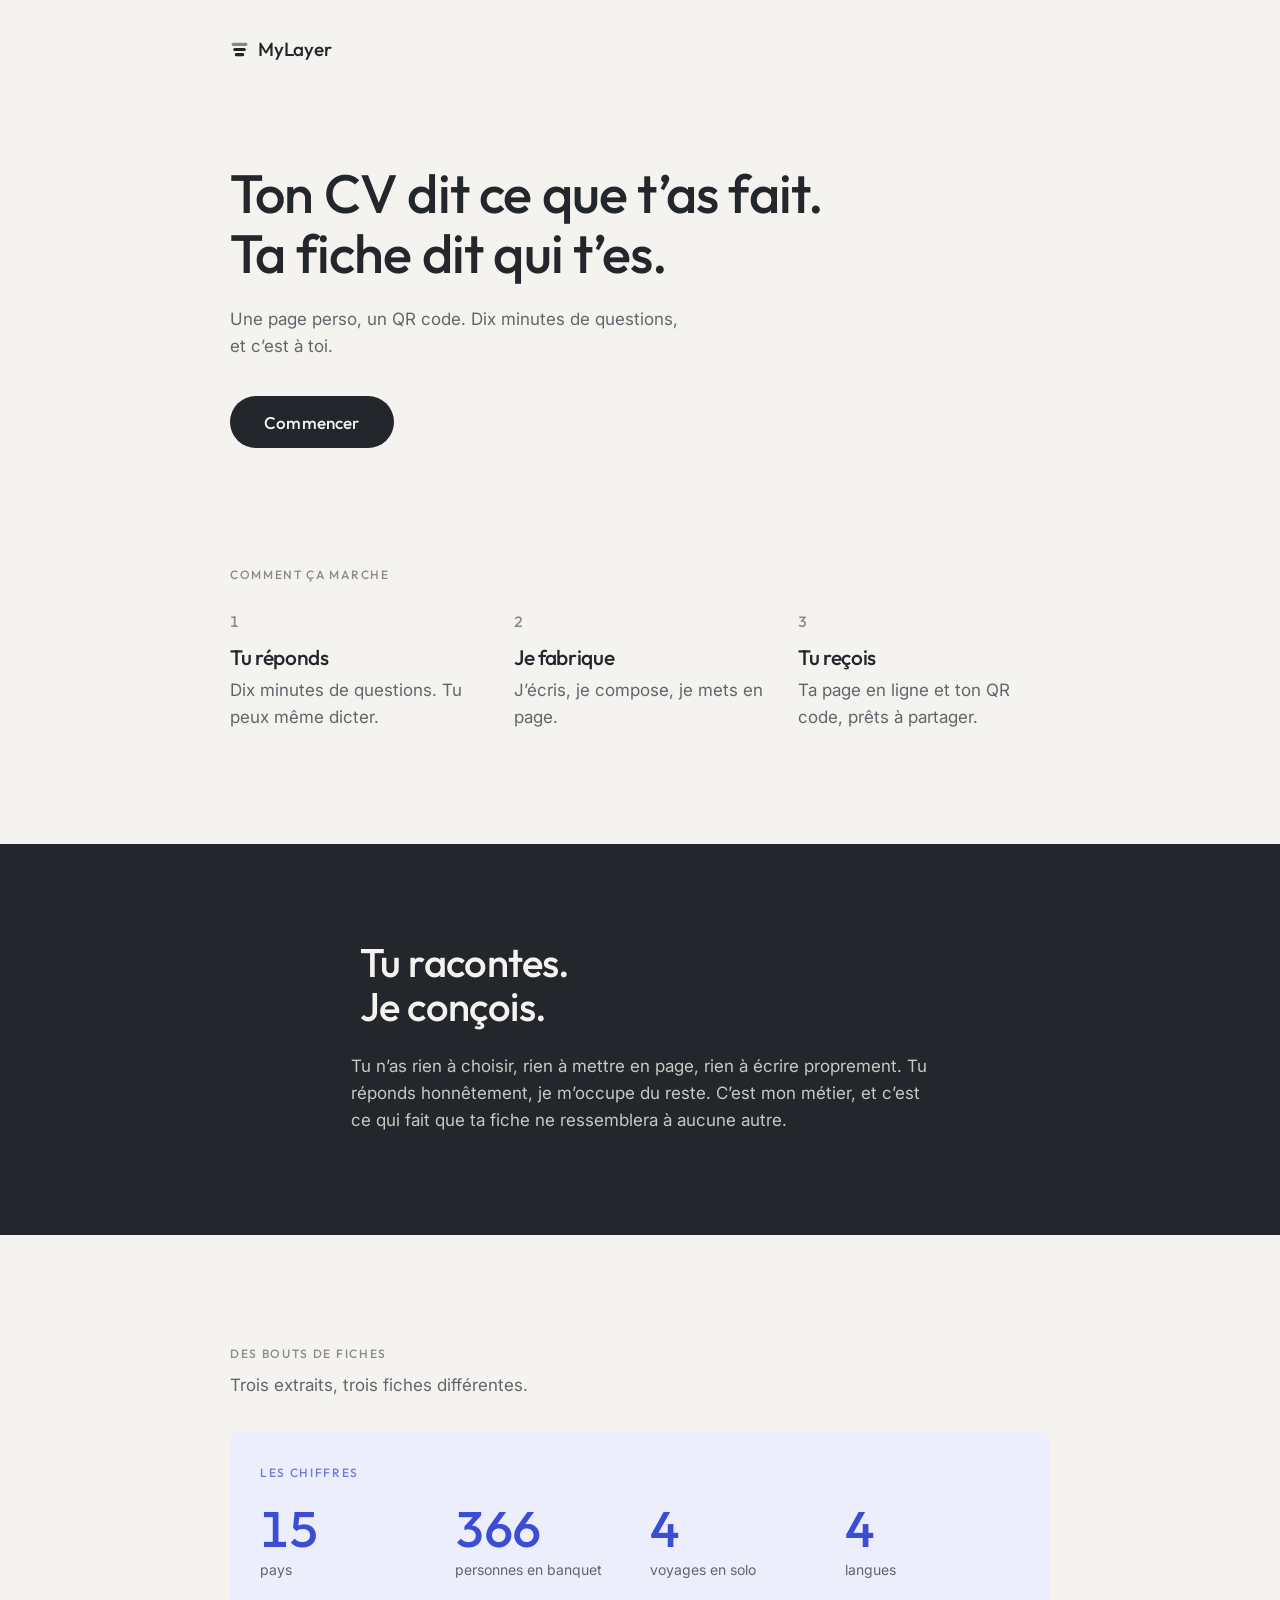
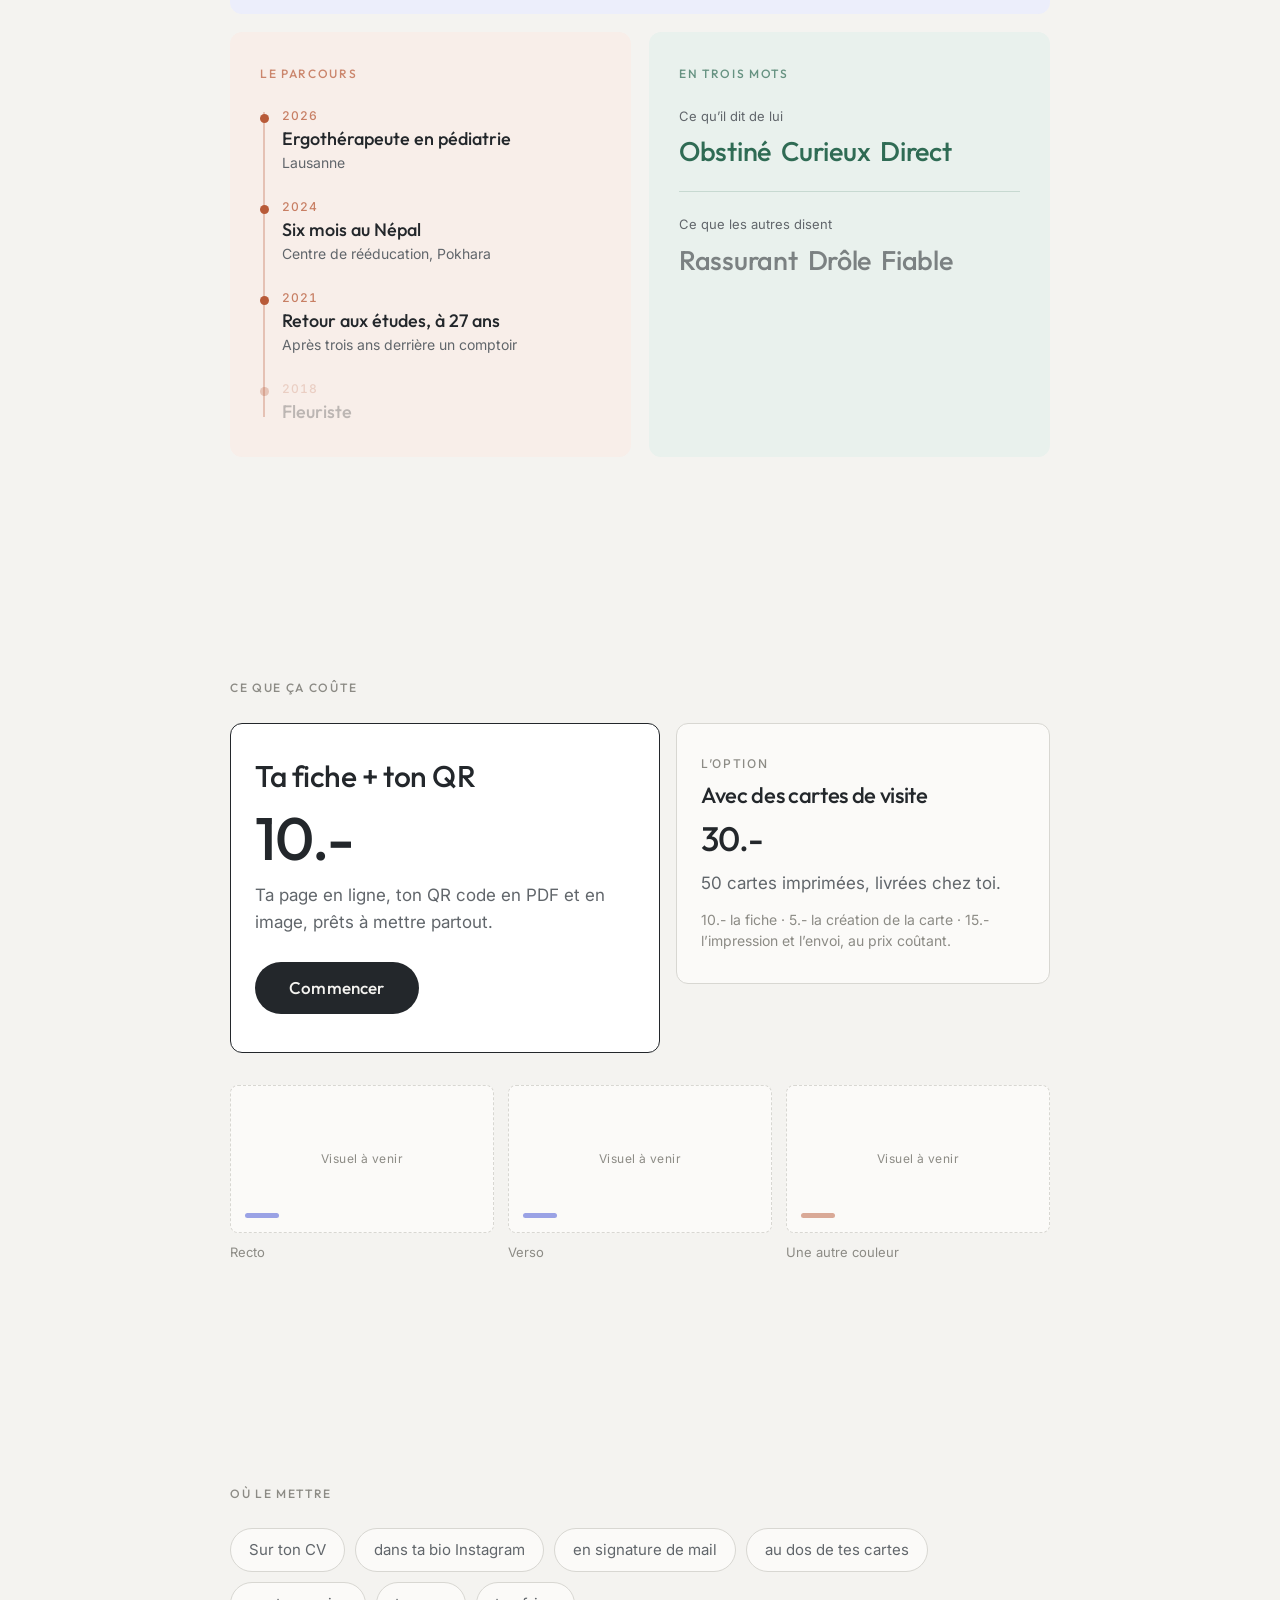
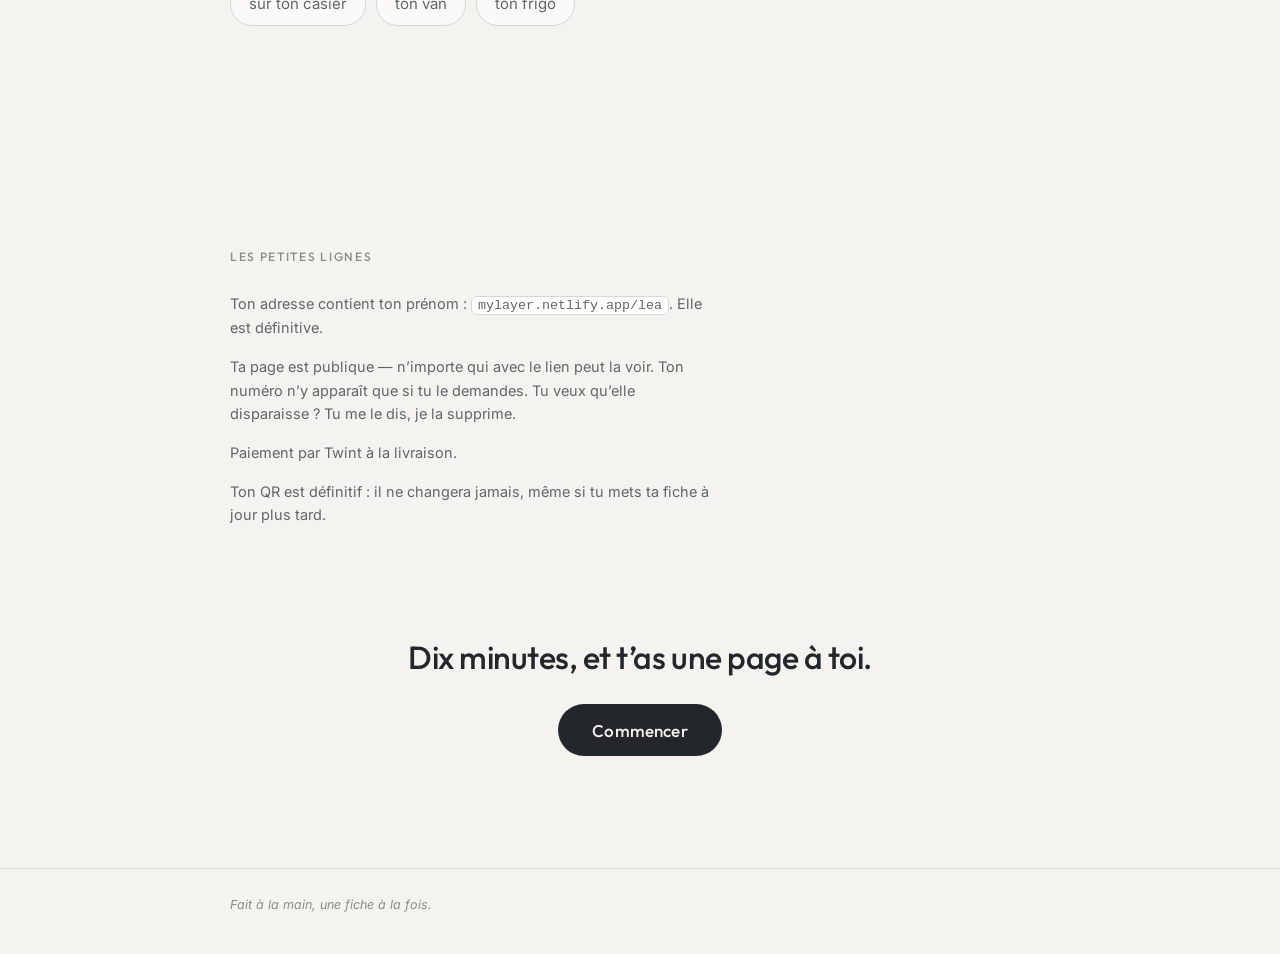
==== mylayer/index.html @ 2e002d01 "Add files via upload" ====
<!DOCTYPE html>
<html lang="fr">
<head>
<meta charset="utf-8">
<meta name="viewport" content="width=device-width, initial-scale=1">
<title>MyLayer — ta page perso, ton QR code</title>
<meta name="description" content="Ton CV dit ce que t’as fait. Ta fiche dit qui t’es. Une page perso, un QR code. Dix minutes de questions, et c’est à toi.">
<meta name="theme-color" content="#F4F3F0">

<meta property="og:type" content="website">
<meta property="og:title" content="MyLayer — ta page perso, ton QR code">
<meta property="og:description" content="Ton CV dit ce que t’as fait. Ta fiche dit qui t’es.">
<meta property="og:locale" content="fr_CH">

<link rel="preconnect" href="https://fonts.googleapis.com">
<link rel="preconnect" href="https://fonts.gstatic.com" crossorigin>
<link href="https://fonts.googleapis.com/css2?family=Outfit:wght@400;500&family=Inter:wght@400;500&display=swap" rel="stylesheet">
<link rel="stylesheet" href="assets/css/style.css">

<!-- Sans JS, rien n’est masqué : les animations sont un bonus, pas une condition. -->
<script>document.documentElement.classList.add('js');</script>
</head>
<body>

<a class="skip" href="#contenu">Aller au contenu</a>

<!-- ======================= EN-TÊTE ======================= -->
<header class="site-header">
  <div class="wrap">
    <a class="logo" href="#" aria-label="MyLayer, accueil">
      <svg class="logo-mark" viewBox="0 0 24 24" aria-hidden="true" focusable="false">
        <rect x="2"  y="3.5"  width="20" height="4" rx="2" class="mark-top"></rect>
        <rect x="4"  y="10"   width="16" height="4" rx="2"></rect>
        <rect x="6"  y="16.5" width="12" height="4" rx="2"></rect>
      </svg>
      <span class="logo-word">MyLayer</span>
    </a>
  </div>
</header>

<main id="contenu">

  <!-- ======================= 4.1 ACCROCHE ======================= -->
  <section class="hero">
    <div class="wrap">
      <h1 class="reveal">
        Ton CV dit ce que t’as fait.<br>
        Ta fiche dit qui t’es.
      </h1>
      <p class="hero-sub reveal" data-delay="1">
        Une page perso, un QR code. Dix minutes de questions, et c’est à toi.
      </p>
      <div class="hero-cta reveal" data-delay="2">
        <a class="btn" href="formulaire/">Commencer</a>
      </div>
    </div>
  </section>

  <!-- ======================= 4.2 COMMENT ÇA MARCHE ======================= -->
  <section class="steps">
    <div class="wrap">
      <h2 class="surtitre reveal">Comment ça marche</h2>
      <ol class="steps-list">
        <li class="step reveal">
          <span class="step-num" aria-hidden="true">1</span>
          <h3 class="step-title">Tu réponds</h3>
          <p class="step-desc">Dix minutes de questions. Tu peux même dicter.</p>
        </li>
        <li class="step reveal" data-delay="1">
          <span class="step-num" aria-hidden="true">2</span>
          <h3 class="step-title">Je fabrique</h3>
          <p class="step-desc">J’écris, je compose, je mets en page.</p>
        </li>
        <li class="step reveal" data-delay="2">
          <span class="step-num" aria-hidden="true">3</span>
          <h3 class="step-title">Tu reçois</h3>
          <p class="step-desc">Ta page en ligne et ton QR code, prêts à partager.</p>
        </li>
      </ol>
    </div>
  </section>

  <!-- ======================= 4.3 LA PROMESSE ======================= -->
  <section class="promesse">
    <div class="wrap">
      <div class="promesse-inner reveal">
        <h2>Tu racontes.<br>Je conçois.</h2>
        <p>
          Tu n’as rien à choisir, rien à mettre en page, rien à écrire proprement.
          Tu réponds honnêtement, je m’occupe du reste. C’est mon métier, et c’est
          ce qui fait que ta fiche ne ressemblera à aucune autre.
        </p>
      </div>
    </div>
  </section>

  <!-- ======================= 4.4 LES EXTRAITS ======================= -->
  <section class="extraits">
    <div class="wrap">
      <h2 class="surtitre reveal">Des bouts de fiches</h2>
      <p class="extraits-intro reveal" data-delay="1">
        Trois extraits, trois fiches différentes.
      </p>

      <div class="extraits-grid">

        <!-- Extrait A — les chiffres -->
        <article class="carte carte--cobalt reveal" data-anim="chiffres">
          <p class="carte-label">Les chiffres</p>
          <div class="chiffres">
            <div class="chiffre">
              <span class="chiffre-val" data-count="16">16</span>
              <span class="chiffre-lib">pays</span>
            </div>
            <div class="chiffre">
              <span class="chiffre-val" data-count="400">400</span>
              <span class="chiffre-lib">personnes en banquet</span>
            </div>
            <div class="chiffre">
              <span class="chiffre-val" data-count="4">4</span>
              <span class="chiffre-lib">voyages en solo</span>
            </div>
            <div class="chiffre">
              <span class="chiffre-val" data-count="4">4</span>
              <span class="chiffre-lib">langues</span>
            </div>
          </div>
        </article>

        <!-- Extrait B — le parcours -->
        <article class="carte carte--terre reveal" data-anim="timeline" data-delay="1">
          <p class="carte-label">Le parcours</p>
          <ol class="tl">
            <li class="tl-item">
              <span class="tl-annee">2026</span>
              <span class="tl-titre">Ergothérapeute en pédiatrie</span>
              <span class="tl-lieu">Lausanne</span>
            </li>
            <li class="tl-item">
              <span class="tl-annee">2024</span>
              <span class="tl-titre">Six mois au Népal</span>
              <span class="tl-lieu">Centre de rééducation, Pokhara</span>
            </li>
            <li class="tl-item">
              <span class="tl-annee">2021</span>
              <span class="tl-titre">Retour aux études, à 27 ans</span>
              <span class="tl-lieu">Après trois ans derrière un comptoir</span>
            </li>
            <li class="tl-item tl-item--coupe" aria-hidden="true">
              <span class="tl-annee">2018</span>
              <span class="tl-titre">Fleuriste</span>
            </li>
          </ol>
        </article>

        <!-- Extrait C — en trois mots -->
        <article class="carte carte--foret reveal" data-anim="mots" data-delay="2">
          <p class="carte-label">En trois mots</p>
          <div class="mots-bloc">
            <p class="mots-legende">Ce qu’il dit de lui</p>
            <p class="mots">
              <span class="mot">Obstiné</span>
              <span class="mot">Curieux</span>
              <span class="mot">Direct</span>
            </p>
          </div>
          <div class="mots-bloc mots-bloc--autres">
            <p class="mots-legende">Ce que les autres disent</p>
            <p class="mots">
              <span class="mot">Rassurant</span>
              <span class="mot">Drôle</span>
              <span class="mot">Fiable</span>
            </p>
          </div>
        </article>

      </div>
    </div>
  </section>

  <!-- ======================= 4.5 LES PRIX ======================= -->
  <section class="prix">
    <div class="wrap">
      <h2 class="surtitre reveal">Ce que ça coûte</h2>

      <div class="prix-grid">
        <article class="offre offre--principale reveal">
          <h3 class="offre-titre">Ta fiche + ton QR</h3>
          <p class="offre-montant"><span>10.-</span></p>
          <p class="offre-desc">
            Ta page en ligne, ton QR code en PDF et en image, prêts à mettre partout.
          </p>
          <a class="btn" href="formulaire/">Commencer</a>
        </article>

        <article class="offre offre--option reveal" data-delay="1">
          <p class="offre-tag">L’option</p>
          <h3 class="offre-titre">Avec des cartes de visite</h3>
          <p class="offre-montant"><span>30.-</span></p>
          <p class="offre-desc">50 cartes imprimées, livrées chez toi.</p>
          <p class="offre-detail">
            10.- la fiche · 5.- la création de la carte · 15.- l’impression et
            l’envoi, au prix coûtant.
          </p>
        </article>
      </div>

      <!-- ----------------------------------------------------------------
           Visuels de cartes — PLACEHOLDERS au format réel 89 × 50 mm.
           À remplacer par les exports Canva : dans chaque <figure>, remplacer
           le <div class="cv-frame"> par <img class="cv-frame" src="..." alt="...">.
           Tant que les visuels n’existent pas, garder ce bloc masqué en prod
           (retirer la classe « est-en-attente » une fois les images en place).
           ---------------------------------------------------------------- -->
      <div class="cartes-visu est-en-attente reveal">
        <figure class="cv-tile cv-tile--cobalt">
          <div class="cv-frame" role="img" aria-label="Aperçu du recto d’une carte de visite, à venir"></div>
          <figcaption>Recto</figcaption>
        </figure>
        <figure class="cv-tile cv-tile--cobalt">
          <div class="cv-frame" role="img" aria-label="Aperçu du verso d’une carte de visite, à venir"></div>
          <figcaption>Verso</figcaption>
        </figure>
        <figure class="cv-tile cv-tile--terre">
          <div class="cv-frame" role="img" aria-label="Aperçu d’une carte de visite dans une autre couleur, à venir"></div>
          <figcaption>Une autre couleur</figcaption>
        </figure>
      </div>
    </div>
  </section>

  <!-- ======================= 4.6 OÙ LE METTRE ======================= -->
  <section class="usages">
    <div class="wrap">
      <h2 class="surtitre reveal">Où le mettre</h2>
      <ul class="usages-list">
        <li class="reveal">Sur ton CV</li>
        <li class="reveal" data-delay="1">dans ta bio Instagram</li>
        <li class="reveal" data-delay="2">en signature de mail</li>
        <li class="reveal" data-delay="3">au dos de tes cartes</li>
        <li class="reveal" data-delay="4">sur ton casier</li>
        <li class="reveal" data-delay="5">ton van</li>
        <li class="reveal" data-delay="6">ton frigo</li>
      </ul>
    </div>
  </section>

  <!-- ======================= 4.7 LES PETITES LIGNES ======================= -->
  <section class="petites-lignes">
    <div class="wrap">
      <h2 class="surtitre reveal">Les petites lignes</h2>
      <div class="pl-texte reveal" data-delay="1">
        <p>
          Ton adresse contient ton prénom&nbsp;: <code>mylayer.netlify.app/lea</code>.
          Elle est définitive.
        </p>
        <p>
          Ta page est publique — n’importe qui avec le lien peut la voir. Ton numéro
          n’y apparaît que si tu le demandes. Tu veux qu’elle disparaisse&nbsp;? Tu me
          le dis, je la supprime.
        </p>
        <p>Paiement par Twint à la livraison.</p>
        <p>
          Ton QR est définitif&nbsp;: il ne changera jamais, même si tu mets ta fiche
          à jour plus tard.
        </p>
      </div>
    </div>
  </section>

  <!-- ======================= APPEL FINAL ======================= -->
  <section class="final">
    <div class="wrap reveal">
      <p class="final-phrase">Dix minutes, et t’as une page à toi.</p>
      <a class="btn" href="formulaire/">Commencer</a>
    </div>
  </section>

</main>

<!-- ======================= 4.8 SIGNATURE ======================= -->
<footer class="site-footer">
  <div class="wrap">
    <p>Fait à la main, une fiche à la fois.</p>
  </div>
</footer>

<script src="assets/js/main.js" defer></script>
</body>
</html>
---- mylayer/assets/css/style.css ----
/* ==========================================================================
   MyLayer — identité « Ardoise »
   MyLayer est le cadre, pas le tableau. Le fond et l’encre portent tout,
   l’accent ne sert presque jamais.
   ========================================================================== */

:root {
  /* Palette (§3) */
  --paper:  #F4F3F0;
  --ink:    #23272B;
  --ink-2:  #61666B;
  --ink-3:  #8C8B85;
  --accent: #7C8C7A;
  --line:   #D8D7D2;

  /* Couleurs de fiches — utilisées uniquement dans les extraits */
  --cobalt:      #3B4DD4;
  --cobalt-soft: #ECEEFB;
  --terre:       #B85A38;
  --terre-soft:  #F8EEE9;
  --foret:       #2F6B54;
  --foret-soft:  #E9F1ED;

  /* Formes (§3) */
  --r-carte:  12px;
  --r-bouton: 999px;

  /* Rythme */
  --gouttiere: 24px;
  --largeur:   640px;
  --section-y: 88px;

  --t: cubic-bezier(.22, .61, .36, 1);
}

/* ---------- Réinitialisation ---------- */
*, *::before, *::after { box-sizing: border-box; }

html {
  -webkit-text-size-adjust: 100%;
  scroll-behavior: smooth;
}

body {
  margin: 0;
  background: var(--paper);
  color: var(--ink);
  font-family: Inter, -apple-system, BlinkMacSystemFont, "Segoe UI", system-ui, sans-serif;
  font-weight: 400;
  font-size: 17px;
  line-height: 1.6;
  -webkit-font-smoothing: antialiased;
  text-rendering: optimizeLegibility;
}

h1, h2, h3 {
  font-family: Outfit, Inter, system-ui, sans-serif;
  font-weight: 500;
  line-height: 1.12;
  letter-spacing: -0.015em;
  margin: 0;
  text-wrap: balance;
}

p  { margin: 0; }
ol, ul { margin: 0; padding: 0; list-style: none; }

a {
  color: inherit;
  text-decoration: none;
  transition: color .2s var(--t);
}

code {
  font-family: ui-monospace, SFMono-Regular, Menlo, monospace;
  font-size: .92em;
  background: #fff;
  border: 1px solid var(--line);
  border-radius: 6px;
  padding: 1px 6px;
  overflow-wrap: anywhere;
}

:focus-visible {
  outline: 2px solid var(--accent);
  outline-offset: 3px;
  border-radius: 4px;
}

.skip {
  position: absolute;
  left: -9999px;
}
.skip:focus {
  left: 12px;
  top: 12px;
  z-index: 10;
  background: var(--ink);
  color: var(--paper);
  padding: 10px 16px;
  border-radius: var(--r-bouton);
}

/* ---------- Conteneur ---------- */
.wrap {
  width: 100%;
  max-width: var(--largeur);
  margin-inline: auto;
  padding-inline: var(--gouttiere);
}

section { padding-block: var(--section-y); }

/* ---------- Éléments partagés ---------- */
.surtitre {
  font-size: 12px;
  font-weight: 500;
  letter-spacing: .14em;
  text-transform: uppercase;
  color: var(--ink-3);
  margin-bottom: 28px;
}

.btn {
  display: inline-flex;
  align-items: center;
  justify-content: center;
  min-height: 52px;
  padding: 0 34px;
  background: var(--ink);
  color: var(--paper);
  border-radius: var(--r-bouton);
  font-family: Outfit, Inter, system-ui, sans-serif;
  font-size: 17px;
  font-weight: 500;
  letter-spacing: .01em;
  transition: background .25s var(--t), transform .25s var(--t);
}
.btn:hover  { background: #34383D; }
.btn:active { transform: scale(.98); }

/* ---------- En-tête ---------- */
.site-header {
  padding-block: 26px 0;
}
.logo {
  display: inline-flex;
  align-items: center;
  gap: 9px;
}
.logo-mark {
  width: 19px;
  height: 19px;
  fill: var(--ink);
  flex: none;
}
.logo-mark .mark-top {
  fill: var(--accent);
  transition: fill .3s var(--t);
}
.logo:hover .mark-top { fill: var(--ink); }
.logo-word {
  font-family: Outfit, Inter, system-ui, sans-serif;
  font-size: 19px;
  font-weight: 500;
  letter-spacing: -0.01em;
}

/* ======================= 4.1 ACCROCHE ======================= */
.hero {
  padding-block: 72px 96px;
}
.hero h1 {
  font-size: clamp(34px, 9.2vw, 54px);
}
.hero-sub {
  margin-top: 22px;
  max-width: 27em;
  color: var(--ink-2);
  font-size: 17px;
}
.hero-cta { margin-top: 36px; }

/* ======================= 4.2 COMMENT ÇA MARCHE ======================= */
.steps { padding-top: 0; }

.steps-list {
  display: grid;
  gap: 34px;
}
.step {
  display: grid;
  grid-template-columns: auto 1fr;
  column-gap: 16px;
  row-gap: 4px;
  align-items: baseline;
}
.step-num {
  font-family: Outfit, Inter, system-ui, sans-serif;
  font-size: 15px;
  font-weight: 500;
  color: var(--ink-3);
  font-variant-numeric: tabular-nums;
}
.step-title {
  font-size: 21px;
}
.step-desc {
  grid-column: 2;
  color: var(--ink-2);
}

/* ======================= 4.3 LA PROMESSE ======================= */
.promesse { padding: 0; }
.promesse .wrap { padding-inline: 0; max-width: none; }

.promesse-inner {
  background: var(--ink);
  color: var(--paper);
  padding: 64px var(--gouttiere) 68px;
}
.promesse-inner h2 {
  font-size: clamp(29px, 7.4vw, 40px);
  max-width: 14em;
  margin-inline: auto;
  width: min(100%, var(--largeur));
}
.promesse-inner p {
  margin: 24px auto 0;
  width: min(100%, var(--largeur));
  max-width: 34em;
  color: #C9C7C1;
  font-size: 17px;
}

/* ======================= 4.4 LES EXTRAITS ======================= */
.extraits-intro {
  margin-top: -16px;
  margin-bottom: 32px;
  color: var(--ink-2);
}

.extraits-grid {
  display: grid;
  gap: 18px;
}

.carte {
  --c: var(--ink);
  --c-soft: #fff;
  background: var(--c-soft);
  border-radius: var(--r-carte);
  padding: 28px 24px 30px;
}
.carte--cobalt { --c: var(--cobalt); --c-soft: var(--cobalt-soft); }
.carte--terre  { --c: var(--terre);  --c-soft: var(--terre-soft); }
.carte--foret  { --c: var(--foret);  --c-soft: var(--foret-soft); }

.carte-label {
  font-family: Outfit, Inter, system-ui, sans-serif;
  font-size: 12px;
  font-weight: 500;
  letter-spacing: .14em;
  text-transform: uppercase;
  color: var(--c);
  opacity: .7;
  margin-bottom: 22px;
}

/* --- Extrait A : chiffres animés --- */
.chiffres {
  display: grid;
  grid-template-columns: repeat(2, 1fr);
  gap: 26px 20px;
}
.chiffre-val {
  display: block;
  font-family: Outfit, Inter, system-ui, sans-serif;
  font-size: clamp(38px, 11vw, 50px);
  font-weight: 500;
  line-height: 1;
  letter-spacing: -0.03em;
  color: var(--c);
  font-variant-numeric: tabular-nums;
}
.chiffre-lib {
  display: block;
  margin-top: 7px;
  font-size: 14px;
  line-height: 1.35;
  color: var(--ink-2);
}

/* --- Extrait B : timeline qui se dessine --- */
.tl {
  position: relative;
  padding-left: 22px;
}
.tl::before {                       /* le trait, dessiné au scroll */
  content: "";
  position: absolute;
  left: 3px;
  top: 6px;
  bottom: 6px;
  width: 1.5px;
  background: var(--c);
  opacity: .3;
  transform-origin: top;
  transition: transform 1.1s var(--t);
}
.js .tl::before { transform: scaleY(0); }
.carte.is-visible .tl::before { transform: scaleY(1); }

.tl-item {
  position: relative;
  padding-bottom: 22px;
}
.tl-item:last-child { padding-bottom: 0; }

.tl-item::before {                  /* le point */
  content: "";
  position: absolute;
  left: -22px;
  top: 8px;
  width: 9px;
  height: 9px;
  border-radius: 50%;
  background: var(--c);
  transition: transform .45s var(--t);
}
.js .tl-item::before { transform: scale(0); }
.carte.is-visible .tl-item:nth-child(1)::before { transition-delay: .20s; transform: scale(1); }
.carte.is-visible .tl-item:nth-child(2)::before { transition-delay: .48s; transform: scale(1); }
.carte.is-visible .tl-item:nth-child(3)::before { transition-delay: .76s; transform: scale(1); }
.carte.is-visible .tl-item:nth-child(4)::before { transition-delay: 1.0s; transform: scale(1); }

.tl-annee {
  display: block;
  font-size: 12px;
  font-weight: 500;
  letter-spacing: .08em;
  color: var(--c);
  opacity: .75;
  font-variant-numeric: tabular-nums;
}
.tl-titre {
  display: block;
  margin-top: 3px;
  font-family: Outfit, Inter, system-ui, sans-serif;
  font-size: 18px;
  font-weight: 500;
  line-height: 1.25;
}
.tl-lieu {
  display: block;
  margin-top: 2px;
  font-size: 14px;
  color: var(--ink-2);
}

/* Le dernier item est coupé : c’est un extrait, pas la fiche entière. */
.tl-item--coupe {
  opacity: .28;
  padding-bottom: 0;
}

/* --- Extrait C : en trois mots --- */
.mots-bloc + .mots-bloc {
  margin-top: 24px;
  padding-top: 22px;
  border-top: 1px solid color-mix(in srgb, var(--c) 18%, transparent);
}
.mots-legende {
  font-size: 13px;
  color: var(--ink-2);
  margin-bottom: 10px;
}
.mots {
  display: flex;
  flex-wrap: wrap;
  gap: 8px 10px;
}
.mot {
  font-family: Outfit, Inter, system-ui, sans-serif;
  font-size: clamp(21px, 6vw, 27px);
  font-weight: 500;
  line-height: 1.15;
  letter-spacing: -0.01em;
  color: var(--c);
  transition: opacity .5s var(--t), transform .5s var(--t);
}
.mots-bloc--autres .mot {
  color: var(--ink);
  opacity: .55;
}
.js .mot { opacity: 0; transform: translateY(8px); }
.js .mots-bloc--autres .mot { opacity: 0; }
.carte.is-visible .mot { opacity: 1; transform: none; }
.carte.is-visible .mots-bloc--autres .mot { opacity: .55; }

.carte.is-visible .mots-bloc:nth-of-type(1) .mot:nth-child(1) { transition-delay: .10s; }
.carte.is-visible .mots-bloc:nth-of-type(1) .mot:nth-child(2) { transition-delay: .22s; }
.carte.is-visible .mots-bloc:nth-of-type(1) .mot:nth-child(3) { transition-delay: .34s; }
.carte.is-visible .mots-bloc:nth-of-type(2) .mot:nth-child(1) { transition-delay: .58s; }
.carte.is-visible .mots-bloc:nth-of-type(2) .mot:nth-child(2) { transition-delay: .70s; }
.carte.is-visible .mots-bloc:nth-of-type(2) .mot:nth-child(3) { transition-delay: .82s; }

/* ======================= 4.5 LES PRIX ======================= */
.prix-grid {
  display: grid;
  gap: 16px;
}

.offre {
  border: 1px solid var(--line);
  border-radius: var(--r-carte);
  padding: 30px 24px 32px;
  background: #FBFAF8;
}
.offre--principale {
  background: #fff;
  border-color: var(--ink);
  padding-block: 36px 38px;
}
.offre-tag {
  font-size: 12px;
  font-weight: 500;
  letter-spacing: .14em;
  text-transform: uppercase;
  color: var(--ink-3);
  margin-bottom: 10px;
}
.offre-titre {
  font-size: 22px;
}
.offre--principale .offre-titre {
  font-size: clamp(25px, 6.6vw, 30px);
}
.offre-montant {
  font-family: Outfit, Inter, system-ui, sans-serif;
  font-weight: 500;
  letter-spacing: -0.02em;
  line-height: 1;
  margin-top: 14px;
  font-size: 34px;
}
.offre--principale .offre-montant {
  font-size: clamp(46px, 13vw, 60px);
}
.offre-desc {
  margin-top: 14px;
  color: var(--ink-2);
  max-width: 30em;
}
.offre-detail {
  margin-top: 12px;
  font-size: 14px;
  line-height: 1.5;
  color: var(--ink-3);
}
.offre--principale .btn { margin-top: 26px; }

/* --- Visuels de cartes (placeholders 89 × 50 mm) --- */
.cartes-visu {
  display: flex;
  gap: 14px;
  margin-top: 32px;
  overflow-x: auto;
  /* Le rail déborde jusqu’aux bords de l’écran sur mobile : on voit qu’il
     continue, au lieu d’une troisième carte tronquée par la gouttière. */
  margin-inline: calc(var(--gouttiere) * -1);
  padding-inline: var(--gouttiere);
  scroll-padding-inline: var(--gouttiere);
  scroll-snap-type: x proximity;
  -webkit-overflow-scrolling: touch;
  scrollbar-width: none;
}
.cartes-visu::-webkit-scrollbar { display: none; }

.cv-tile {
  margin: 0;
  flex: 0 0 210px;
  scroll-snap-align: start;
}
.cv-frame {
  aspect-ratio: 89 / 50;              /* format réel de la carte */
  border: 1.5px dashed var(--line);
  border-radius: 8px;
  background: #FBFAF8;
  position: relative;
  display: block;
  width: 100%;
  object-fit: cover;
}
.cv-frame::after {                    /* rappel discret de la couleur client */
  content: "";
  position: absolute;
  left: 14px;
  bottom: 14px;
  width: 34px;
  height: 5px;
  border-radius: 999px;
  background: var(--c, var(--ink-3));
  opacity: .5;
}
/* Mention « à venir » — disparaît dès que les vrais visuels remplacent
   les cadres (voir le commentaire dans index.html). */
.est-en-attente .cv-frame::before {
  content: "Visuel à venir";
  position: absolute;
  inset: 0;
  display: flex;
  align-items: center;
  justify-content: center;
  font-size: 12px;
  letter-spacing: .04em;
  color: var(--ink-3);
}
.cv-tile--cobalt { --c: var(--cobalt); }
.cv-tile--terre  { --c: var(--terre); }
.cv-tile figcaption {
  margin-top: 9px;
  font-size: 13px;
  color: var(--ink-3);
}

/* ======================= 4.6 OÙ LE METTRE ======================= */
.usages-list {
  display: flex;
  flex-wrap: wrap;
  gap: 10px;
}
.usages-list li {
  border: 1px solid var(--line);
  border-radius: var(--r-bouton);
  padding: 9px 18px;
  font-size: 15px;
  color: var(--ink-2);
  background: #FBFAF8;
  transition: border-color .25s var(--t), color .25s var(--t);
}
.usages-list li:hover {
  border-color: var(--accent);
  color: var(--ink);
}

/* ======================= 4.7 LES PETITES LIGNES ======================= */
.petites-lignes { padding-bottom: 0; }
.pl-texte {
  display: grid;
  gap: 16px;
  max-width: 34em;
  font-size: 14.5px;
  line-height: 1.6;
  color: var(--ink-2);
}

/* ======================= APPEL FINAL ======================= */
.final { text-align: center; }
.final-phrase {
  font-family: Outfit, Inter, system-ui, sans-serif;
  font-size: clamp(24px, 6.4vw, 32px);
  font-weight: 500;
  line-height: 1.18;
  letter-spacing: -0.015em;
  margin-bottom: 28px;
  text-wrap: balance;
}

/* ======================= 4.8 SIGNATURE ======================= */
.site-footer {
  border-top: 1px solid var(--line);
  padding-block: 26px 40px;
}
.site-footer p {
  font-size: 12.5px;
  font-style: italic;
  color: var(--ink-3);
}

/* ==========================================================================
   Apparitions au scroll
   ========================================================================== */
.js .reveal {
  opacity: 0;
  transform: translateY(14px);
  transition: opacity .6s var(--t), transform .6s var(--t);
}
.reveal.is-visible {
  opacity: 1;
  transform: none;
}
.reveal[data-delay="1"] { transition-delay: .09s; }
.reveal[data-delay="2"] { transition-delay: .18s; }
.reveal[data-delay="3"] { transition-delay: .27s; }
.reveal[data-delay="4"] { transition-delay: .36s; }
.reveal[data-delay="5"] { transition-delay: .45s; }
.reveal[data-delay="6"] { transition-delay: .54s; }

/* Sans JS, aucune de ces règles ne s’applique : la page s’affiche entière. */

/* ==========================================================================
   Écrans larges
   ========================================================================== */
@media (min-width: 720px) {
  /* Une seule largeur de page : tout s’aligne sur le même bord gauche,
     du logo au pied de page. La longueur de lecture est bridée bloc par
     bloc en « em », pas par le conteneur. */
  :root {
    --gouttiere: 40px;
    --section-y: 112px;
    --largeur: 900px;
  }

  .site-header { padding-top: 34px; }
  .hero { padding-block: 96px 120px; }

  .steps-list {
    grid-template-columns: repeat(3, 1fr);
    gap: 32px;
  }
  .step {
    grid-template-columns: 1fr;
    row-gap: 8px;
  }
  .step-desc { grid-column: 1; }
  .step-num { margin-bottom: 4px; }

  .promesse-inner { padding-block: 96px 100px; }

  .extraits-grid {
    grid-template-columns: repeat(2, 1fr);
  }
  .carte--cobalt { grid-column: 1 / -1; }
  .chiffres { grid-template-columns: repeat(4, 1fr); }
  .carte { padding: 32px 30px 34px; }

  .prix-grid {
    grid-template-columns: 1.15fr 1fr;
    align-items: start;
  }

  .cartes-visu {
    overflow: visible;
    margin-inline: 0;
    padding-inline: 0;
  }
  .cv-tile { flex: 1 1 0; }
}

/* ==========================================================================
   Mouvement réduit — on garde le contenu, on enlève l’animation
   ========================================================================== */
@media (prefers-reduced-motion: reduce) {
  html { scroll-behavior: auto; }
  *, *::before, *::after {
    animation-duration: .01ms !important;
    transition-duration: .01ms !important;
    transition-delay: 0ms !important;
  }
  .reveal { opacity: 1; transform: none; }
}
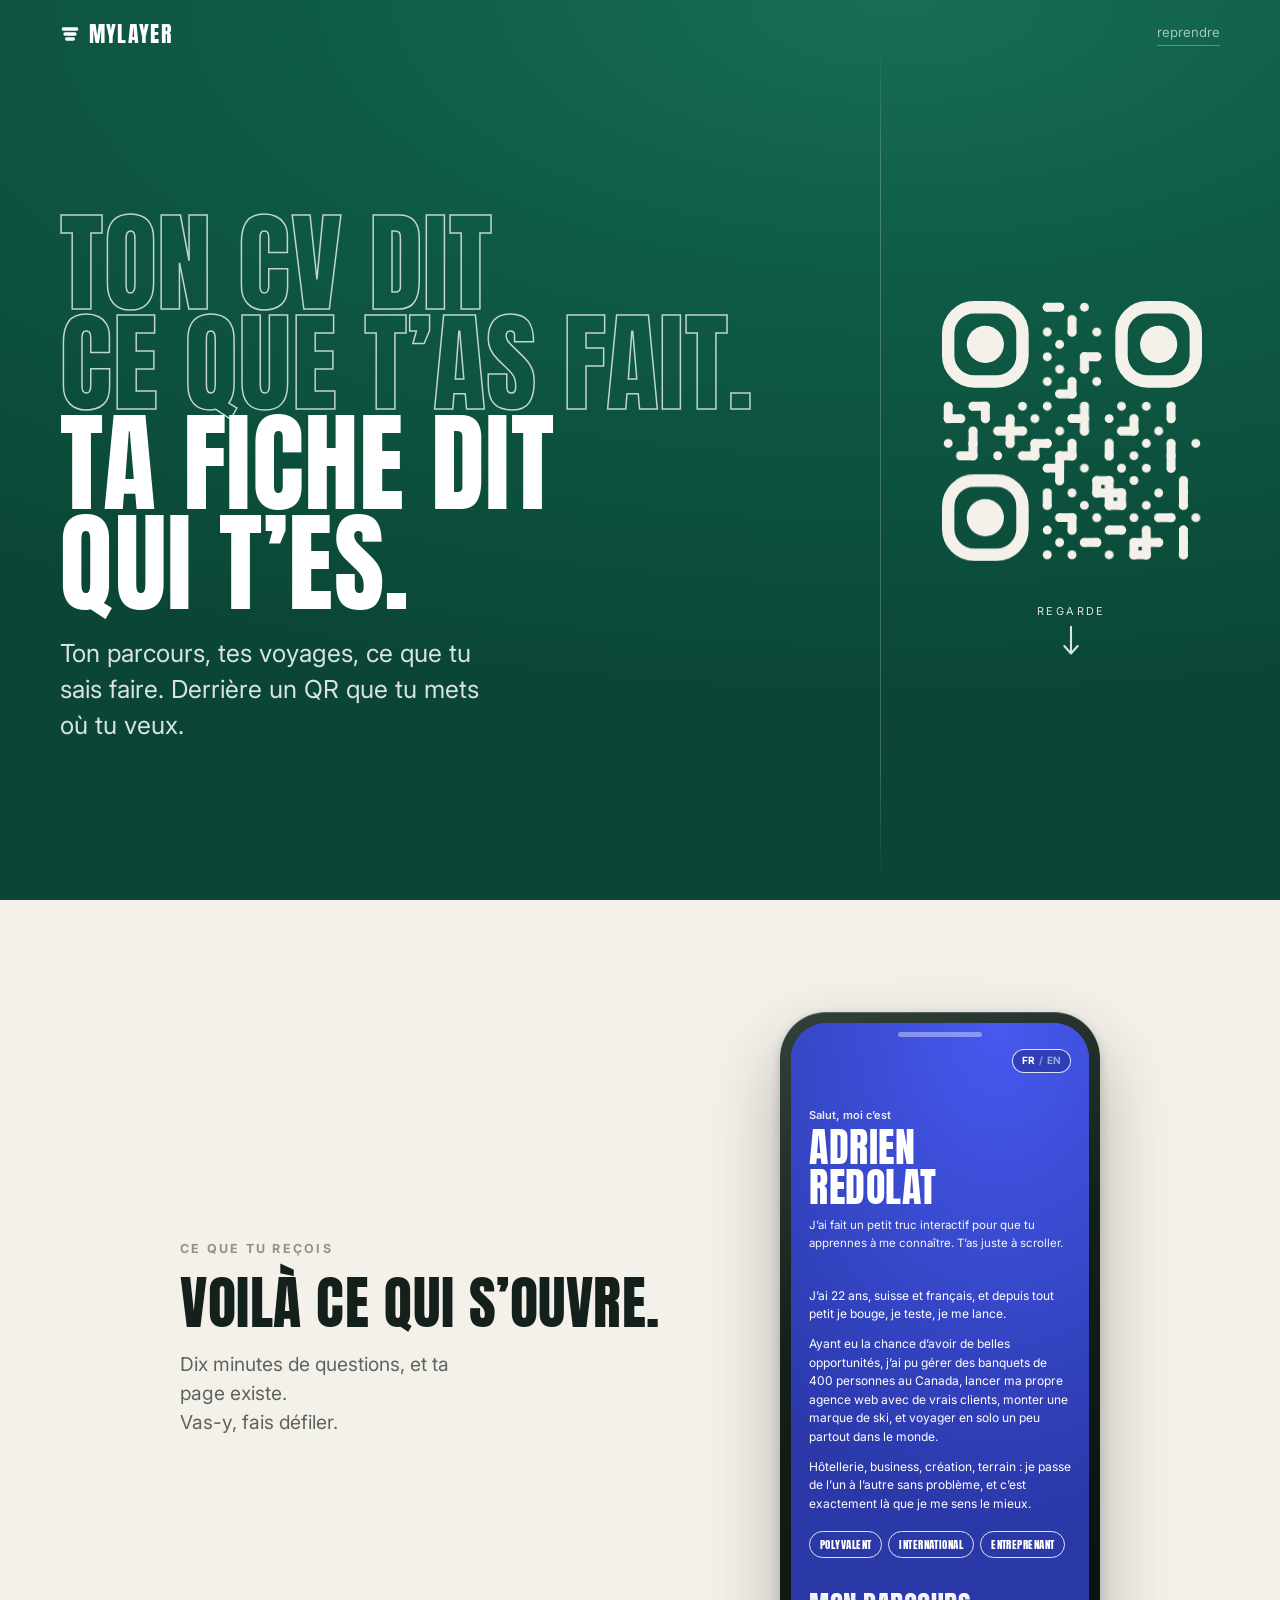
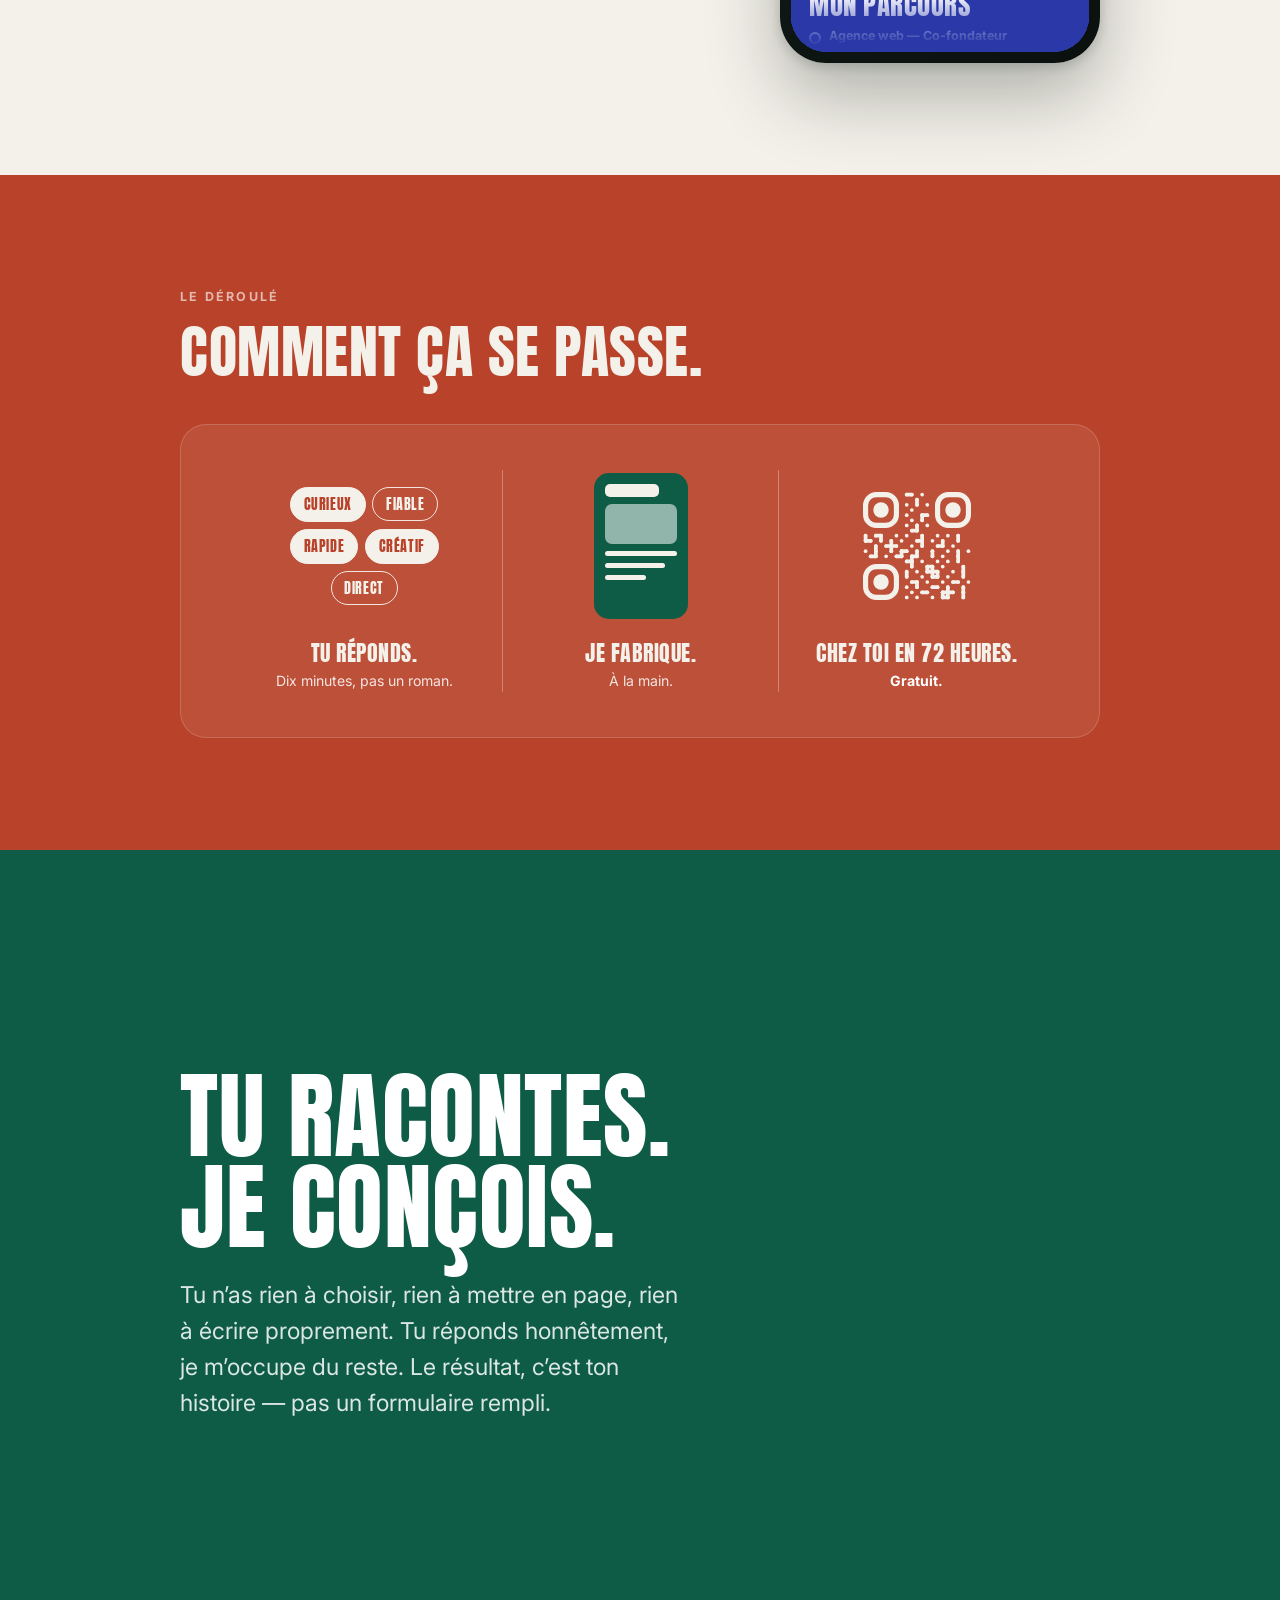
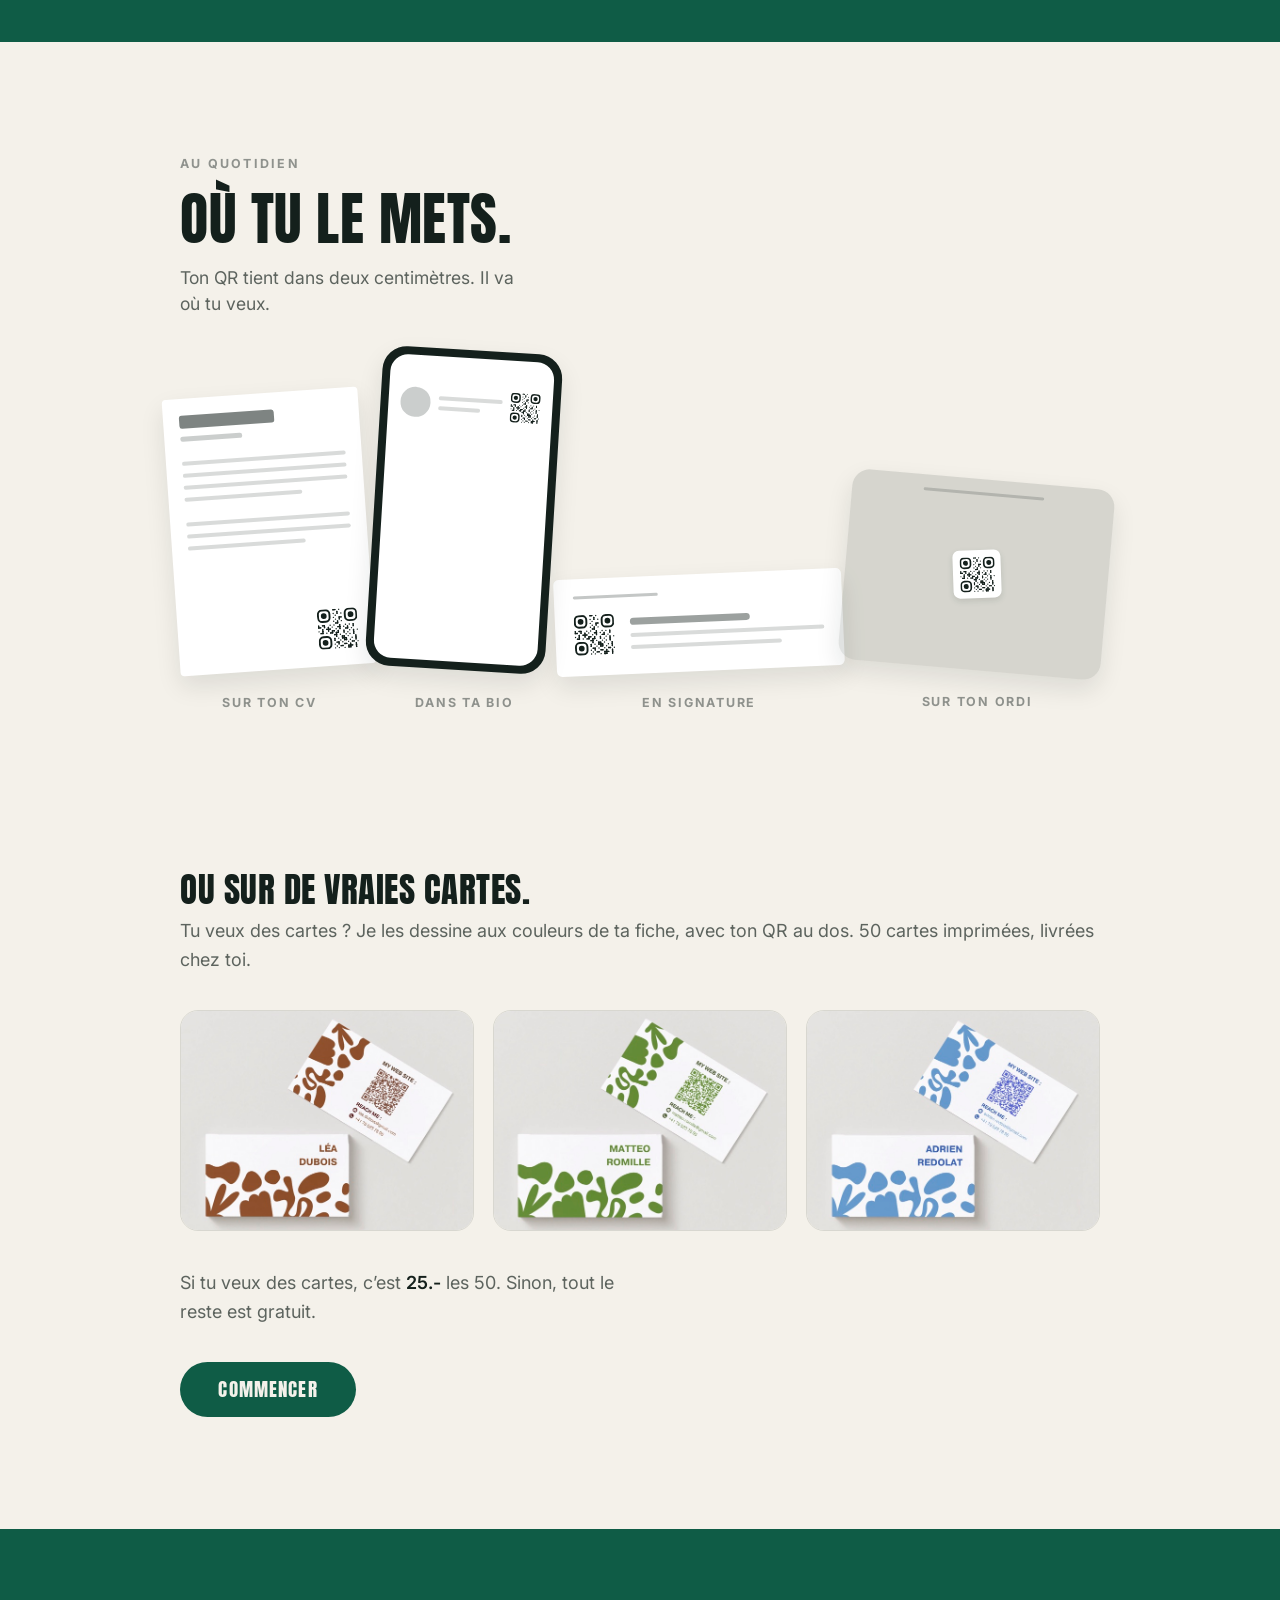
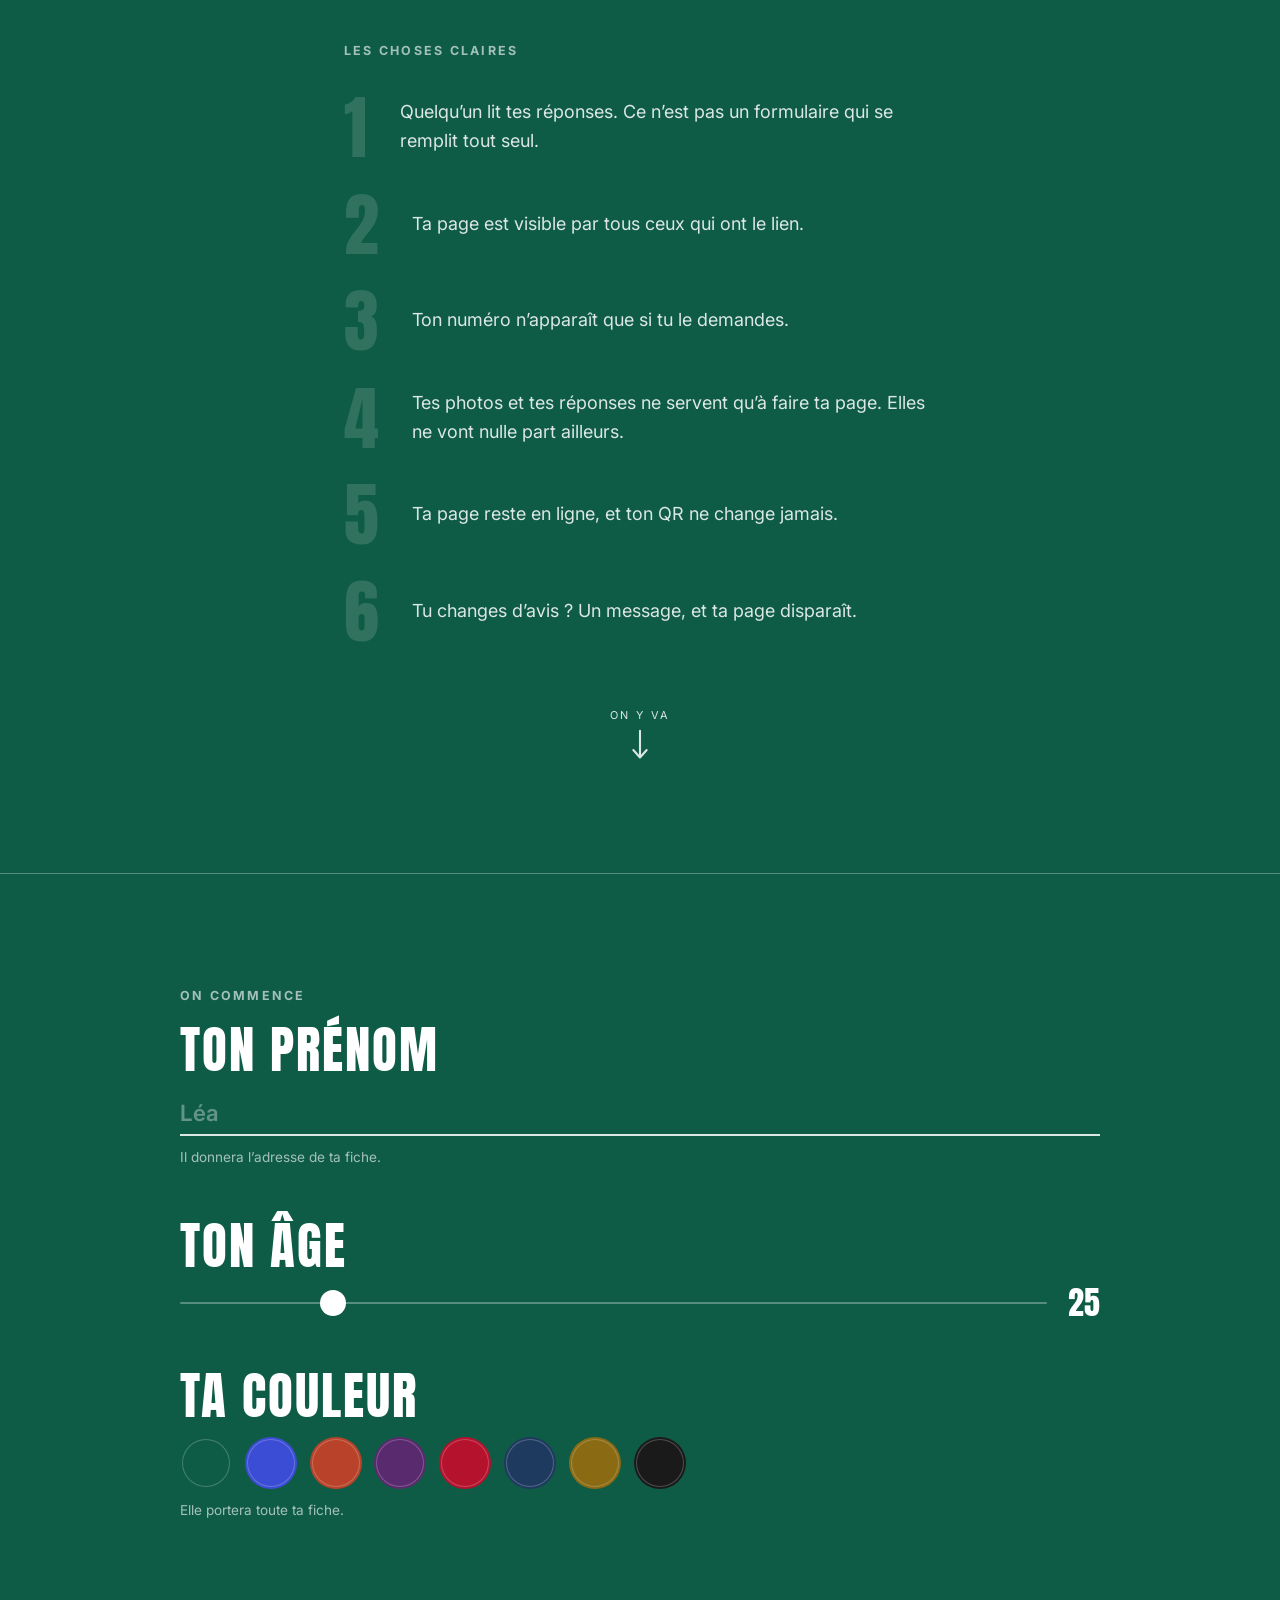
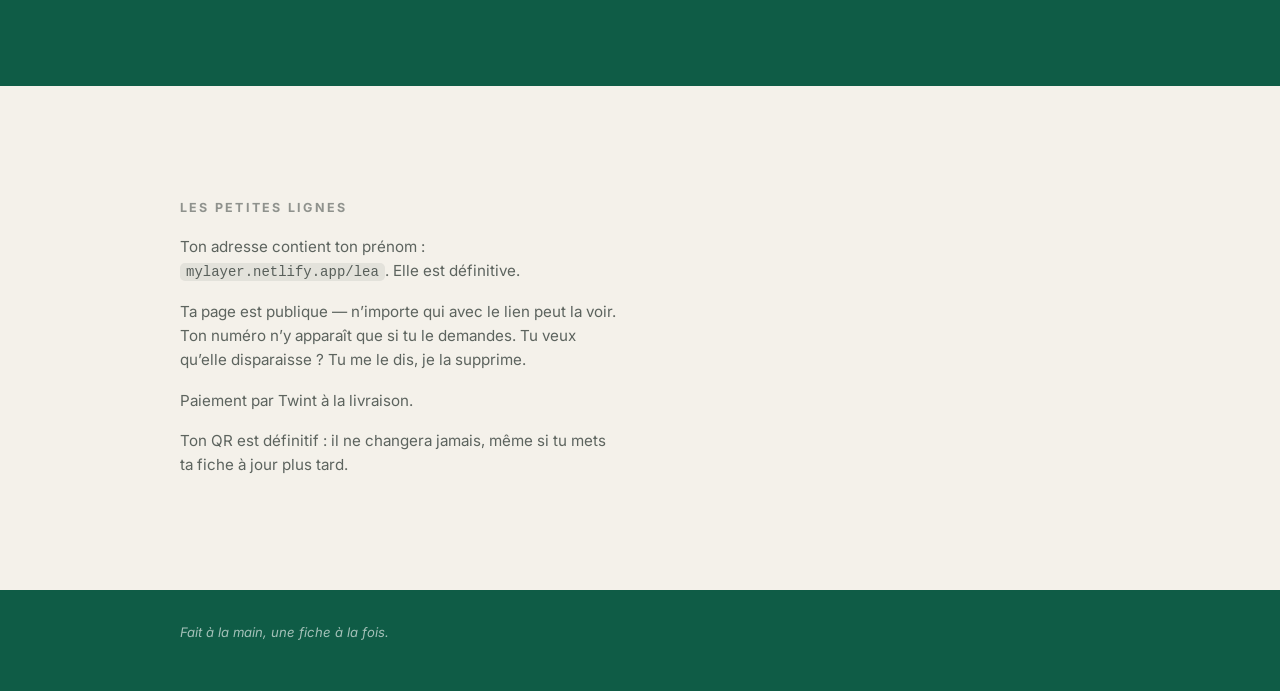
==== commit 78be9f61: "Add files via upload" ====
--- a/mylayer/index.html
+++ b/mylayer/index.html
@@ -5,8 +5,7 @@
 <meta name="viewport" content="width=device-width, initial-scale=1">
 <title>MyLayer — ta page perso, ton QR code</title>
 <meta name="description" content="Ton CV dit ce que t’as fait. Ta fiche dit qui t’es. Une page perso, un QR code. Dix minutes de questions, et c’est à toi.">
-<meta name="theme-color" content="#F4F3F0">
-
+<meta name="theme-color" content="#0F5C46">
 <meta property="og:type" content="website">
 <meta property="og:title" content="MyLayer — ta page perso, ton QR code">
 <meta property="og:description" content="Ton CV dit ce que t’as fait. Ta fiche dit qui t’es.">
@@ -14,7 +13,7 @@
 
 <link rel="preconnect" href="https://fonts.googleapis.com">
 <link rel="preconnect" href="https://fonts.gstatic.com" crossorigin>
-<link href="https://fonts.googleapis.com/css2?family=Outfit:wght@400;500&family=Inter:wght@400;500&display=swap" rel="stylesheet">
+<link href="https://fonts.googleapis.com/css2?family=Anton&family=Inter:wght@400;500;600;700&display=swap" rel="stylesheet">
 <link rel="stylesheet" href="assets/css/style.css">
 
 <!-- Sans JS, rien n’est masqué : les animations sont un bonus, pas une condition. -->
@@ -24,232 +23,1047 @@
 
 <a class="skip" href="#contenu">Aller au contenu</a>
 
-<!-- ======================= EN-TÊTE ======================= -->
+<!-- ======================= EN-TÊTE =======================
+     Les deux cellules se calent sur les deux colonnes de l’accroche :
+     le logo coiffe le titre, « reprendre » coiffe le QR. -->
 <header class="site-header">
-  <div class="wrap">
-    <a class="logo" href="#" aria-label="MyLayer, accueil">
-      <svg class="logo-mark" viewBox="0 0 24 24" aria-hidden="true" focusable="false">
-        <rect x="2"  y="3.5"  width="20" height="4" rx="2" class="mark-top"></rect>
-        <rect x="4"  y="10"   width="16" height="4" rx="2"></rect>
-        <rect x="6"  y="16.5" width="12" height="4" rx="2"></rect>
-      </svg>
-      <span class="logo-word">MyLayer</span>
-    </a>
-  </div>
+  <a class="logo" href="#" aria-label="MyLayer, accueil">
+    <svg class="logo-mark" viewBox="0 0 24 24" aria-hidden="true" focusable="false">
+      <rect x="2"  y="4"    width="20" height="4" rx="2"></rect>
+      <rect x="4"  y="10"   width="16" height="4" rx="2"></rect>
+      <rect x="6"  y="16"   width="12" height="4" rx="2"></rect>
+    </svg>
+    <span class="logo-word">MyLayer</span>
+  </a>
+  <!-- Pour ceux qui reviennent finir. Discret, jamais un appel à l’action. -->
+  <a class="reprendre" href="formulaire/">reprendre</a>
 </header>
 
 <main id="contenu">
 
-  <!-- ======================= 4.1 ACCROCHE ======================= -->
+  <!-- ==================================================================
+       1 — ACCROCHE
+       Deux colonnes franches séparées d’un filet : l’argument à gauche,
+       la preuve à droite. Plus de moitié d’écran vide.
+       ================================================================== -->
   <section class="hero">
+    <div class="hero__grid">
+
+      <!-- Le CV est en creux, la fiche est pleine. L’image dit l’argument. -->
+      <div class="hero__mot">
+        <h1 class="hero__title reveal">
+          <em>Ton CV dit<br>ce que t’as fait.</em><br>
+          Ta fiche dit<br>qui t’es.
+        </h1>
+        <p class="hero__sub reveal">
+          Ton parcours, tes voyages, ce que tu sais faire.
+          Derrière un QR que tu mets où tu veux.
+        </p>
+      </div>
+
+      <!-- Le motif. Ce n’est pas un QR code et ça n’a jamais eu à en être
+           un : personne ne scanne un écran avec un écran, ni son propre
+           téléphone avec lui-même. C’est un dessin composé à la main, qui
+           emprunte au QR ses trois yeux et sa trame pour dire d’un coup
+           d’œil de quoi ce produit parle. Décoratif, donc inerte : le vrai
+           chemin vers une fiche, c’est le grand téléphone plus bas. -->
+      <div class="hero__droite">
+        <figure class="hero__qr">
+          <svg class="qr-motif" viewBox="0 0 21 21" xmlns="http://www.w3.org/2000/svg"
+         role="img" aria-label="Motif inspiré d’un QR code">
+      <g style="--d:0.000s"><line x1="8.5" y1="0.5" x2="9.5" y2="0.5"/><circle cx="3.5" cy="9.5" r=".36"/><circle cx="8.5" cy="0.5" r=".36"/><circle cx="8.5" cy="18.5" r=".36"/><circle cx="13.5" cy="9.5" r=".36"/><rect class="qr-oeil" x="0.5" y="0.5" width="6" height="6" rx="2.1"/><circle cx="3.5" cy="3.5" r="1.5"/></g>
+      <g style="--d:0.024s"><line x1="0.5" y1="9.5" x2="1.5" y2="9.5"/><line x1="2.5" y1="11.5" x2="2.5" y2="12.5"/><line x1="8.5" y1="13.5" x2="9.5" y2="13.5"/><line x1="10.5" y1="9.5" x2="11.5" y2="9.5"/><line x1="19.5" y1="18.5" x2="19.5" y2="19.5"/><circle cx="0.5" cy="9.5" r=".36"/><circle cx="2.5" cy="11.5" r=".36"/><circle cx="4.5" cy="12.5" r=".36"/><circle cx="8.5" cy="13.5" r=".36"/><circle cx="10.5" cy="9.5" r=".36"/><circle cx="17.5" cy="19.5" r=".36"/><circle cx="18.5" cy="13.5" r=".36"/><circle cx="19.5" cy="18.5" r=".36"/><rect class="qr-oeil" x="14.5" y="0.5" width="6" height="6" rx="2.1"/><circle cx="17.5" cy="3.5" r="1.5"/></g>
+      <g style="--d:0.048s"><line x1="9.5" y1="13.5" x2="9.5" y2="14.5"/><line x1="18.5" y1="8.5" x2="18.5" y2="9.5"/><circle cx="5.5" cy="11.5" r=".36"/><circle cx="8.5" cy="8.5" r=".36"/><circle cx="9.5" cy="13.5" r=".36"/><circle cx="10.5" cy="18.5" r=".36"/><circle cx="12.5" cy="6.5" r=".36"/><circle cx="13.5" cy="12.5" r=".36"/><circle cx="18.5" cy="8.5" r=".36"/><rect class="qr-oeil" x="0.5" y="14.5" width="6" height="6" rx="2.1"/><circle cx="3.5" cy="17.5" r="1.5"/></g>
+      <g style="--d:0.072s"><line x1="15.5" y1="20.5" x2="16.5" y2="20.5"/><circle cx="7.5" cy="9.5" r=".36"/><circle cx="8.5" cy="16.5" r=".36"/><circle cx="12.5" cy="17.5" r=".36"/><circle cx="13.5" cy="20.5" r=".36"/><circle cx="15.5" cy="20.5" r=".36"/><circle cx="19.5" cy="20.5" r=".36"/></g>
+      <g style="--d:0.096s"><line x1="0.5" y1="8.5" x2="0.5" y2="9.5"/><line x1="11.5" y1="19.5" x2="12.5" y2="19.5"/><line x1="13.5" y1="15.5" x2="14.5" y2="15.5"/><line x1="13.5" y1="15.5" x2="13.5" y2="16.5"/><line x1="18.5" y1="11.5" x2="18.5" y2="12.5"/><line x1="19.5" y1="15.5" x2="19.5" y2="16.5"/><circle cx="0.5" cy="8.5" r=".36"/><circle cx="2.5" cy="12.5" r=".36"/><circle cx="8.5" cy="11.5" r=".36"/><circle cx="9.5" cy="3.5" r=".36"/><circle cx="11.5" cy="16.5" r=".36"/><circle cx="11.5" cy="19.5" r=".36"/><circle cx="13.5" cy="15.5" r=".36"/><circle cx="17.5" cy="15.5" r=".36"/><circle cx="18.5" cy="11.5" r=".36"/><circle cx="19.5" cy="15.5" r=".36"/></g>
+      <g style="--d:0.120s"><line x1="1.5" y1="12.5" x2="2.5" y2="12.5"/><line x1="5.5" y1="10.5" x2="6.5" y2="10.5"/><line x1="5.5" y1="10.5" x2="5.5" y2="11.5"/><line x1="10.5" y1="17.5" x2="10.5" y2="18.5"/><circle cx="1.5" cy="12.5" r=".36"/><circle cx="5.5" cy="10.5" r=".36"/><circle cx="8.5" cy="6.5" r=".36"/><circle cx="9.5" cy="10.5" r=".36"/><circle cx="10.5" cy="17.5" r=".36"/><circle cx="11.5" cy="10.5" r=".36"/><circle cx="11.5" cy="13.5" r=".36"/><circle cx="15.5" cy="10.5" r=".36"/><circle cx="17.5" cy="10.5" r=".36"/><circle cx="20.5" cy="17.5" r=".36"/></g>
+      <g style="--d:0.144s"><line x1="11.5" y1="8.5" x2="11.5" y2="9.5"/><line x1="11.5" y1="9.5" x2="11.5" y2="10.5"/><line x1="15.5" y1="19.5" x2="16.5" y2="19.5"/><line x1="15.5" y1="19.5" x2="15.5" y2="20.5"/><circle cx="1.5" cy="9.5" r=".36"/><circle cx="9.5" cy="5.5" r=".36"/><circle cx="10.5" cy="12.5" r=".36"/><circle cx="11.5" cy="5.5" r=".36"/><circle cx="11.5" cy="8.5" r=".36"/><circle cx="11.5" cy="9.5" r=".36"/><circle cx="12.5" cy="2.5" r=".36"/><circle cx="14.5" cy="16.5" r=".36"/><circle cx="15.5" cy="19.5" r=".36"/></g>
+      <g style="--d:0.168s"><line x1="2.5" y1="8.5" x2="3.5" y2="8.5"/><line x1="9.5" y1="17.5" x2="10.5" y2="17.5"/><line x1="11.5" y1="4.5" x2="12.5" y2="4.5"/><line x1="11.5" y1="4.5" x2="11.5" y2="5.5"/><line x1="13.5" y1="18.5" x2="14.5" y2="18.5"/><circle cx="2.5" cy="8.5" r=".36"/><circle cx="9.5" cy="0.5" r=".36"/><circle cx="9.5" cy="17.5" r=".36"/><circle cx="10.5" cy="7.5" r=".36"/><circle cx="11.5" cy="0.5" r=".36"/><circle cx="11.5" cy="4.5" r=".36"/><circle cx="13.5" cy="18.5" r=".36"/><circle cx="15.5" cy="14.5" r=".36"/><circle cx="18.5" cy="9.5" r=".36"/></g>
+      <g style="--d:0.192s"><line x1="5.5" y1="9.5" x2="5.5" y2="10.5"/><line x1="7.5" y1="11.5" x2="8.5" y2="11.5"/><line x1="7.5" y1="11.5" x2="7.5" y2="12.5"/><line x1="9.5" y1="12.5" x2="10.5" y2="12.5"/><line x1="9.5" y1="12.5" x2="9.5" y2="13.5"/><line x1="15.5" y1="9.5" x2="15.5" y2="10.5"/><circle cx="5.5" cy="9.5" r=".36"/><circle cx="7.5" cy="11.5" r=".36"/><circle cx="8.5" cy="4.5" r=".36"/><circle cx="9.5" cy="12.5" r=".36"/><circle cx="10.5" cy="2.5" r=".36"/><circle cx="12.5" cy="19.5" r=".36"/><circle cx="14.5" cy="18.5" r=".36"/><circle cx="15.5" cy="9.5" r=".36"/><circle cx="18.5" cy="17.5" r=".36"/></g>
+      <g style="--d:0.216s"><line x1="3.5" y1="8.5" x2="3.5" y2="9.5"/><line x1="9.5" y1="7.5" x2="10.5" y2="7.5"/><line x1="10.5" y1="11.5" x2="10.5" y2="12.5"/><line x1="12.5" y1="14.5" x2="13.5" y2="14.5"/><line x1="12.5" y1="14.5" x2="12.5" y2="15.5"/><line x1="18.5" y1="12.5" x2="18.5" y2="13.5"/><line x1="19.5" y1="19.5" x2="19.5" y2="20.5"/><circle cx="0.5" cy="11.5" r=".36"/><circle cx="3.5" cy="8.5" r=".36"/><circle cx="9.5" cy="7.5" r=".36"/><circle cx="9.5" cy="19.5" r=".36"/><circle cx="10.5" cy="11.5" r=".36"/><circle cx="12.5" cy="14.5" r=".36"/><circle cx="14.5" cy="13.5" r=".36"/><circle cx="18.5" cy="12.5" r=".36"/><circle cx="19.5" cy="19.5" r=".36"/><circle cx="20.5" cy="11.5" r=".36"/></g>
+      <g style="--d:0.240s"><line x1="10.5" y1="6.5" x2="10.5" y2="7.5"/><line x1="13.5" y1="16.5" x2="14.5" y2="16.5"/><line x1="17.5" y1="17.5" x2="18.5" y2="17.5"/><line x1="19.5" y1="14.5" x2="19.5" y2="15.5"/><circle cx="8.5" cy="20.5" r=".36"/><circle cx="9.5" cy="14.5" r=".36"/><circle cx="10.5" cy="6.5" r=".36"/><circle cx="10.5" cy="20.5" r=".36"/><circle cx="13.5" cy="16.5" r=".36"/><circle cx="14.5" cy="8.5" r=".36"/><circle cx="16.5" cy="20.5" r=".36"/><circle cx="17.5" cy="17.5" r=".36"/><circle cx="19.5" cy="14.5" r=".36"/></g>
+      <g style="--d:0.264s"><line x1="8.5" y1="15.5" x2="8.5" y2="16.5"/><line x1="10.5" y1="1.5" x2="10.5" y2="2.5"/><line x1="12.5" y1="15.5" x2="13.5" y2="15.5"/><line x1="13.5" y1="11.5" x2="13.5" y2="12.5"/><line x1="14.5" y1="15.5" x2="14.5" y2="16.5"/><line x1="16.5" y1="18.5" x2="16.5" y2="19.5"/><line x1="16.5" y1="19.5" x2="17.5" y2="19.5"/><line x1="16.5" y1="19.5" x2="16.5" y2="20.5"/><circle cx="7.5" cy="12.5" r=".36"/><circle cx="8.5" cy="2.5" r=".36"/><circle cx="8.5" cy="15.5" r=".36"/><circle cx="10.5" cy="1.5" r=".36"/><circle cx="10.5" cy="15.5" r=".36"/><circle cx="12.5" cy="4.5" r=".36"/><circle cx="12.5" cy="15.5" r=".36"/><circle cx="13.5" cy="11.5" r=".36"/><circle cx="14.5" cy="15.5" r=".36"/><circle cx="16.5" cy="16.5" r=".36"/><circle cx="16.5" cy="18.5" r=".36"/><circle cx="16.5" cy="19.5" r=".36"/></g>
+      <g style="--d:0.288s"><line x1="2.5" y1="10.5" x2="2.5" y2="11.5"/><line x1="4.5" y1="10.5" x2="5.5" y2="10.5"/><line x1="6.5" y1="12.5" x2="7.5" y2="12.5"/><line x1="14.5" y1="10.5" x2="15.5" y2="10.5"/><circle cx="2.5" cy="10.5" r=".36"/><circle cx="4.5" cy="10.5" r=".36"/><circle cx="6.5" cy="10.5" r=".36"/><circle cx="6.5" cy="12.5" r=".36"/><circle cx="14.5" cy="10.5" r=".36"/><circle cx="15.5" cy="17.5" r=".36"/><circle cx="16.5" cy="11.5" r=".36"/><circle cx="16.5" cy="13.5" r=".36"/></g>
+      <g style="--d:0.312s"><line x1="13.5" y1="14.5" x2="13.5" y2="15.5"/><circle cx="6.5" cy="8.5" r=".36"/><circle cx="13.5" cy="14.5" r=".36"/><circle cx="15.5" cy="12.5" r=".36"/><circle cx="16.5" cy="8.5" r=".36"/><circle cx="19.5" cy="16.5" r=".36"/></g>
+  </svg>
+        </figure>
+
+        <a class="scroll-hint reveal" href="#exemples" aria-label="Descendre">
+          <span class="scroll-hint__label">Regarde</span>
+          <svg class="scroll-hint__arrow" viewBox="0 0 24 38" fill="none" aria-hidden="true">
+            <path d="M12 2v30M4 25l8 9 8-9" stroke="currentColor" stroke-width="2.5"
+                  stroke-linecap="round" stroke-linejoin="round"/>
+          </svg>
+        </a>
+      </div>
+
+    </div>
+  </section>
+
+  <!-- ==================================================================
+       2 — CE QUE C’EST  (on montre l’objet avant d’expliquer quoi que ce
+           soit : un grand téléphone, la vraie fiche dedans, qui défile
+           sous le doigt du visiteur)
+       ================================================================== -->
+  <section class="band band--light" id="exemples">
+    <div class="wrap voila">
+
+      <div class="voila__mot">
+        <p class="surtitre reveal">Ce que tu reçois</p>
+        <h2 class="titre reveal">Voilà ce qui s’ouvre.</h2>
+        <p class="voila__sous reveal">
+          Dix minutes de questions, et ta page existe.<br>
+          Vas-y, fais défiler.
+        </p>
+      </div>
+
+      <!-- La fiche d’Adrien, reproduite en HTML — pas d’iframe, pas d’image :
+           c’est du vrai texte et de vraies photos, et ça défile tout seul
+           dans le cadre, sans toucher au scroll de la page. -->
+      <div class="voila__tel reveal">
+        <div class="tel">
+          <div class="tel__ecran">
+            <div class="tel__page fa" data-fiche tabindex="0" role="region"
+                 aria-label="La fiche d’Adrien : fais défiler pour la lire">
+          <!-- La bascule FR/EN de la vraie fiche : elle reste en place
+               pendant qu'on défile, exactement comme sur le vrai site. -->
+          <div class="fa-lang" aria-hidden="true"><b>FR</b><i>/</i><span>EN</span></div>
+
+          <div class="fa-hero">
+            <p class="fa-hi">Salut, moi c’est</p>
+            <p class="fa-nom">ADRIEN<br>REDOLAT</p>
+            <p class="fa-tag">J’ai fait un petit truc interactif pour que tu
+              apprennes à me connaître. T’as juste à scroller.</p>
+          </div>
+
+          <div class="fa-bloc">
+            <p class="fa-texte">J’ai 22 ans, suisse et français, et depuis tout
+              petit je bouge, je teste, je me lance.</p>
+            <p class="fa-texte">Ayant eu la chance d’avoir de belles opportunités,
+              j’ai pu gérer des banquets de 400 personnes au Canada, lancer ma
+              propre agence web avec de vrais clients, monter une marque de ski,
+              et voyager en solo un peu partout dans le monde.</p>
+            <p class="fa-texte">Hôtellerie, business, création, terrain : je passe
+              de l’un à l’autre sans problème, et c’est exactement là que je me
+              sens le mieux.</p>
+            <ul class="fa-mots">
+              <li>Polyvalent</li><li>International</li><li>Entreprenant</li>
+            </ul>
+          </div>
+
+          <div class="fa-bloc">
+            <h3 class="fa-titre">Mon parcours</h3>
+            <ol class="fa-parcours">
+              <li class="fa-etape">
+                <b class="fa-etape__titre">Agence web — Co-fondateur</b>
+                <span class="fa-etape__lieu">ClickSansBug</span>
+                <span class="fa-etape__desc">Sites web pour PME romandes et alémaniques. Com, ventes et administration.</span>
+              </li>
+              <li class="fa-etape">
+                <b class="fa-etape__titre">Maître d’hôtel / Gérant banquet</b>
+                <span class="fa-etape__lieu">Château Bromont, Québec</span>
+                <span class="fa-etape__desc">~200 couverts/jour, banquets jusqu’à 400 personnes, équipe de 6 à 8 serveurs.</span>
+                <div class="fa-etape__photos">
+                  <figure class="fa-vig"><img src="assets/images/03_bromont_mont.jpg" alt="Bromont" width="440" height="440" loading="lazy" decoding="async"></figure>
+                  <figure class="fa-vig"><img src="assets/images/06_montreal_skyline.jpg" alt="Montréal" width="440" height="440" loading="lazy" decoding="async"></figure>
+                  <figure class="fa-vig"><img src="assets/images/04_canada_riviere.jpg" alt="Québec" width="440" height="440" loading="lazy" decoding="async"></figure>
+                </div>
+              </li>
+              <li class="fa-etape">
+                <b class="fa-etape__titre">Management hôtelier</b>
+                <span class="fa-etape__lieu">Un an de formation</span>
+                <span class="fa-etape__desc">6 mois de pratique (cuisine, service, restaurant étoilé Michelin, réception) + 6 mois de cours.</span>
+              </li>
+              <li class="fa-etape">
+                <b class="fa-etape__titre">Agent logistique</b>
+                <span class="fa-etape__lieu">FS Trading, Bussigny</span>
+                <span class="fa-etape__desc">Préparation de commandes, gestion des stocks (sec, réfrigéré, surgelé).</span>
+              </li>
+              <li class="fa-etape">
+                <b class="fa-etape__titre">Agent de sécurité</b>
+                <span class="fa-etape__lieu">Protectas, Lausanne · 9 mois</span>
+                <span class="fa-etape__desc">Surveillance de bâtiments et de centres d’accueil.</span>
+              </li>
+              <li class="fa-etape">
+                <b class="fa-etape__titre">Commis de cuisine</b>
+                <span class="fa-etape__lieu">Parker, Etoy</span>
+                <span class="fa-etape__desc">Travail en cuisine, service rapide et rigueur.</span>
+              </li>
+              <li class="fa-etape">
+                <b class="fa-etape__titre">Stagiaire communication</b>
+                <span class="fa-etape__lieu">Nestlé — Nescafé / Starbucks</span>
+                <span class="fa-etape__desc">Affiches, supports visuels, idéation de packaging.</span>
+              </li>
+              <li class="fa-etape">
+                <b class="fa-etape__titre">Stage marketing</b>
+                <span class="fa-etape__lieu">Mosh l’agence, Nyon</span>
+                <span class="fa-etape__desc">Observation et découverte du métier en agence.</span>
+              </li>
+              <li class="fa-etape">
+                <b class="fa-etape__titre">Vendeur</b>
+                <span class="fa-etape__lieu">Quiksilver, Hossegor (France)</span>
+                <span class="fa-etape__desc">Conseil client et vente en boutique.</span>
+              </li>
+              <li class="fa-etape">
+                <b class="fa-etape__titre">Coach football — équipe féminine</b>
+                <span class="fa-etape__lieu">Pully · 3 saisons</span>
+                <span class="fa-etape__desc">Entraînement et encadrement d’une équipe sur 3 ans.</span>
+              </li>
+            </ol>
+          </div>
+
+          <div class="fa-bloc">
+            <h3 class="fa-titre">Là où je suis parti</h3>
+            <p class="fa-sous">16 pays, 4 voyages en solo</p>
+            <div class="fa-carte">
+            <svg version="1.1" aria-hidden="true" focusable="false"
+            xmlns="http://www.w3.org/2000/svg"
+            xmlns:xlink="http://www.w3.org/1999/xlink"
+            viewBox="30.767 241.591 784.077 458.627">
+            <g>
+            <path d="M512.674,502.797l3.526,2.403l1.046-0.052l8.757-3.008l0.994,3.206l-0.701,2.706l-1.893,1.503l-4.729-0.302l-6.769-4.158L512.674,502.797L512.674,502.797z"/>
+            <path class="visited" d="M528.466,468.135l0.753,3.008l8.522,0.752l0.596-6.172l1.644-0.897l0.448-2.257l-2.688,0.753l-2.99,4.521L528.466,468.135L528.466,468.135z"/>
+            <path d="M545.85,435.383l1.374,10.771l3.423,0.752l0.32,1.937l-2.455,2.049l4.573,3.691l8.885-3.198l0.709-3.786l5.593-3.491l2.145-8.091l1.599-1.722l-1.659-2.887l5.412-3.347l-0.691-0.968l-2.498,0.155l-0.226,2.299l-3.354-0.033l-0.062-3.068l-1.079-1.288l-1.815,1.649l0.052,1.515l-2.739,1.036l-5.059-0.319l-6.568,6.881L545.85,435.383L545.85,435.383z"/>
+            <path d="M450.679,420.438v3.984l1.142,2.152l0.82-0.096l1.409-2.566l-0.821-1.15l-0.319-2.844l-1.089-1.012L450.679,420.438L450.679,420.438z"/>
+            <path d="M507.47,420.549l4.149,5.411l-1.218,1.427l-2.939-0.51l-3.646-3.268l0.196-2.146L507.47,420.549L507.47,420.549z"/>
+            <g>
+            <path class="mainland" d="M437.366,547.461l2.948,11.003l-0.069,3.478l-4.313,4.633l-0.647,7.527l16.597,0.147l5.395,1.954l4.45-0.58l-2.594-3.251l0.01-9.282l5.101-0.217v-3.621l-4.142-0.172l-0.829-8.575l-1.746,0.024l-0.943-0.848l-1.027,0.054l-1.365,2.646h-5.255l-1.22-1.227l0.363-1.738l-1.436-2.101L437.366,547.461L437.366,547.461z"/>
+            <path d="M435.577,544.453l1.504,1.953l1.945-1.842l-0.571-1.909l-0.483-0.035L435.577,544.453L435.577,544.453z"/>
+            </g>
+            <g>
+            <path class="mainland" d="M279.05,600.613l1.677,1.571l-6.371,9.467l-2.239,2.479l0.777,10.813l4.918,5.974l-4.132,7.209l-3.129,1.35h-3.579l1.003,5.627l-5.593,1.92l1.34,4.729l-3.354,10.701l4.141,3.38l-2.239,5.515l-3.804,5.975l2.014,4.165l-4.918,0.786l-4.028-4.951l-0.674-15.432l-6.258-26.209l1.893-9.163l-4.028-11.713l2.68-15.204l2.463-2.931l-0.605-2.222l3.164-2.888l7.054,0.483l3.942,4.21l4.555,0.078l4.668,2.853l-1.375,3.217l0.329,3.25l6.612-0.312L279.05,600.613L279.05,600.613z"/>
+            <path d="M264.745,687.564l0.225,4.951l3.803-0.337l3.242-2.144l-5.48-1.124L264.745,687.564L264.745,687.564z"/>
+            </g>
+            <path d="M430.46,403.459l-0.562,1.167l0.483,0.83l2.015-0.415h1.711l1.857,1.572l3.95-0.717l2.904-1.729l0.743-1.167l-0.112-1.504l-2.611-1.954l-3.501,0.035l-0.294,1.988l-3.683,1.797L430.46,403.459L430.46,403.459z"/>
+            <g>
+            <path class="mainland" d="M672.961,609.067l-0.303,21.938l-3.371,2.472l-0.303,2.161l4.598,3.086l11.35-2.161h5.826l2.145-3.095l12.879-2.472l9.198,2.784l-0.614,3.708l1.228,3.708l7.055-1.236l0.303,1.851l-4.599,3.396l1.53,1.236l3.37-1.236l-0.917,10.2l6.44,4.944l3.683-1.236l1.841,1.852l10.735-1.548l10.123-16.381l3.682-0.925l7.357-13.596l1.841-11.739l-4.599-5.869l1.842-1.236l-3.684-11.436l-3.984-2.783l0.614-15.448l-3.684-2.782l-0.916-8.652h-1.842l-6.138,20.392l-3.37,0.312l-7.668-7.728l4.297-11.437l-7.971-1.547l-8.896,2.472l-2.454,7.104l-3.984,0.925l-0.304-4.944l-16.252,9.889l0.304,3.708l-2.454,3.397h-6.139l-13.19,5.56L672.961,609.067L672.961,609.067z"/>
+            <path d="M728.775,668.089l-1.531,6.181l0.304,4.322l4.599-0.312l5.213-8.03L728.775,668.089L728.775,668.089z"/>
+            </g>
+            <path d="M508.931,418.674l-0.873,1.486l4.071,5.342l1.418-0.458l2.334,2.446l1.011-4.287l2.533,0.406l-0.104-1.229l-4.165-3.646l-0.795,2.143L508.931,418.674L508.931,418.674z"/>
+            <path d="M442.708,411.084l-0.319,0.527l5.801,5.981l2.127-3.13l-0.078-1.234l-1.857-2.256L442.708,411.084L442.708,411.084z"/>
+            <path d="M616.256,457.908l-1.134,2.049l2.938,5.584l0.087,4.357l0.535,1.166l3.449,0.061l1.953-1.875l1.418,0.855l0.285,2.652l1.133-0.708l0.069-3.389l-0.951-0.112l-0.596-2.879l-2.403-0.086l-0.596-1.6l1.469-1.962l0.024-0.97h-4.269L616.256,457.908L616.256,457.908z"/>
+            <path class="visited" d="M414.019,391.704l-0.554,1.383l5.947,3.925l0.4,0.051l0.375-1.094l0.837-0.588l-1.336-1.499h-0.916l-1.255-1.426L414.019,391.704L414.019,391.704z"/>
+            <path d="M404.493,493.496l3.146-0.25l5.16,7.295l-4.789,3.613l-3.466-0.892l-4.66,0.062l-0.752,2.73l-3.907,0.19l-1.071-1.461l1.385-4.442L404.493,493.496L404.493,493.496z"/>
+            <path d="M457.092,414.066l0.139,4.305l1.452,3.025l5.454,0.095l2.455-1.737l2.412-0.959l-0.588-2.75l0.545-1.469l-1.228-0.641l-1.687,0.139l-1.323,1.332l-5.549,0.043L457.092,414.066L457.092,414.066z"/>
+            <path d="M478.504,538.385l3.691-0.078l-0.959,3.232l-0.935,0.812h-1.142l-0.812-2.187L478.504,538.385L478.504,538.385z"/>
+            <path d="M411.512,515.288h1.833l0.104-5.204l2.315-3.363l-0.104-5.852l-2.102-0.052l-3.604,2.816l1.504,2.87L411.512,515.288L411.512,515.288z"/>
+            <path d="M689.038,515.08l-2.489,3.018l2.04,0.641l1.149-1.608L689.038,515.08L689.038,515.08z"/>
+            <path d="M238.631,561.361l7.114-3.104l2.351,0.226l1.565,6.534l10.839,3.604l1.79,5.523l4.469,0.562l1.902,4.729l-1.34,4.278l-7.27,0.562l-2.68,6.872l-5.705-0.112l-1.79-0.337l-3.293,3.197l-1.625-0.156l-5.593-12.957l1.547-2.316l0.545-9.163l-1.383-5.455L238.631,561.361L238.631,561.361z"/>
+            <path d="M286.631,618.464l5.402-10.391l0.198-8.73l10.079-6.501h5.645l4.435-7.512l0.804-14.418l-1.815-3.855l10.684-9.751l0.406-10.761l-14.514-7.105l-17.53-5.48l-8.264-0.812l2.221-4.669l-0.604-7.104l-1.808-0.596l-2.671,5.308l-1.4,1.754l-3.595-1.59l-12.093,4.261l-4.028-5.073l0.648-5.299l-3.804,3.872l-4.201-2.265l-0.424,0.597l0.009,1.841l3.622,1.945l-5.437,5.73l-3.432-0.034l-3.475-3.535l-3.933,0.121l-0.484,4.2l2.256,2.739l-2.663,8.532l-3.112,0.241l-4.953,3.13l-1.21,6.146l4.296,4.599l0.787-0.89l3.017-0.812l2.576,4.34l7.374-3.164l2.861,0.165l1.971,6.976l10.52,3.337l1.815,5.564l4.478,0.537l2.135,5.314l-1.443,4.729l1.884,2.474l-0.276,3.683l5.048-0.477l4.625,5.844l-0.363,4.105l2.74,2.316l-6.57,9.95L286.631,618.464L286.631,618.464z"/>
+            <g>
+            <path d="M222.121,463.112l-1.089-0.337l-0.086,2.101l1.34,1.349l0.917-1.349L222.121,463.112L222.121,463.112z"/>
+            <path d="M224.29,466.397l-1.504,0.838l1.417,2.021l0.752-1.011L224.29,466.397L224.29,466.397z"/>
+            <path d="M229.14,467.91l-1.591-0.087l0.165,1.012l1.167,1.687l1.002-1.099L229.14,467.91L229.14,467.91z"/>
+            <path d="M228.388,465.896l-2.593-1.099l-0.501-2.609l1.002-0.425l1.003,2.023l1.002,0.76L228.388,465.896L228.388,465.896z"/>
+            <path d="M225.881,460.588l-1.34-0.337l-0.251-1.686l-1.417-0.501l0.917-0.926l1.668,0.588l1.253,0.762L225.881,460.588L225.881,460.588z"/>
+            </g>
+            <path d="M616.108,453.561l1.34,1.833l4.528,0.034l-0.458-2.507L616.108,453.561L616.108,453.561z"/>
+            <path d="M454.56,594.589l1.858,0.57l-0.26,5.314l1.911,0.26l4.391-3.959l5.273,0.57l1.399-3.545l6.673-6.095l-8.013-9.223l-0.104-1.514l-0.883-0.26l-2.43,2.24l-6.31,0.154l-0.884,7.866l-2.479,0.57L454.56,594.589L454.56,594.589z"/>
+            <path d="M456.418,382.861l1.297,2.135l-0.519,1.703l0.086,1.349l0.476,1.616l2.68-1.521l3.329,0.086l2.334,0.959h5.922l1.729-4.141l1.037-1.564v-1.045l-3.717-5.23l-3.285-1.305l-2.68-0.303l-2.335,0.743l0.088,2.351l-3.241,4.098L456.418,382.861L456.418,382.861z"/>
+            <path d="M191.823,483.228l-0.043,3.154h0.726l2.472-4.615h-1.677L191.823,483.228L191.823,483.228z"/>
+            <g class="visited">
+            <path class="mainland" d="M151.767,281.182l1.72,2.602l0.864,3.475l4.305,1.081l3.017-3.25l2.585,1.306l7.321,0.647l5.169-2.17l0.864,7.157h3.017v-3.034l3.017,0.216l7.538,8.895l4.953,3.035l-2.584,4.123l1.081,1.081l9.673,1.953l0.216,4.34l2.585,0.433l0.648-6.51l4.089-1.08l3.017,4.556l6.457,3.034l3.233,0.647l2.152-2.602l0.216-4.124l3.873-2.387l1.288,3.476l-3.449,6.077l0.432,3.033l1.937-3.033l3.873-3.475l0.216-4.556l-2.152-3.476l0.648-2.817l5.169-2.603l2.369,1.738l0.432,15.188l3.657-3.25l2.152,1.305l-3.017,5.204l3.873,0.865l5.602-8.679l4.737,4.986l-1.936,8.895l-4.737,2.603l-4.521-2.169l-8.177,1.736l0.864,2.818l-2.152,3.476l-6.673,1.521l-7.538,5.86l-6.673,8.896l-0.864,2.817l4.521,1.737l1.72,4.339l6.241,6.293l9.906,4.339l-2.152,9.975l-0.216,2.818l2.585,1.736l3.449-4.555l0.432-8.679l5.385-0.216l2.584-4.988l0.433-7.589l6.889-13.45l8.609,3.034l4.521,6.293l-1.937,6.292l3.449,1.954l8.394-5.646l2.368,15.404l7.754,9.327l0.216,4.771l-8.609,2.17l-4.088,4.338l-8.609-1.953l-4.305-0.217l-7.538,5.86l4.521-1.081l5.601-1.08l1.081,1.305l-1.504,4.771l0.216,4.34l2.585,1.736l2.584-0.648l1.296-1.953h1.72l-2.801,5.205l-5.385,0.215l-2.368,3.476h-3.017l-0.864-2.603l4.305-4.338l-5.169,1.737l-0.233-7.374l-1.487-0.863l-4.521,1.953l-0.432,3.691h-10.338l-8.832,6.08l-11.842,3.908l-1.288-1.738l5.964-8.902l-3.388-3.261l-2.152-4.132l-4.383-3.346l-4.702-0.389l-8.428-5.904l-61.122-10.043l-1.011-4.142l-5.602-5.204v-4.339l0.865-3.907l-0.433-2.168l-2.152-2.171l-0.432-3.475l5.602-3.908l-3.449-18.653l-4.737-0.217l-4.305-5.645L151.767,281.182L151.767,281.182z"/>
+            <path d="M130.684,350.117l-1.47,2.818l0.51,1.996l0.959,0.598l-0.225,0.812l-1.029,0.294l0.294,2.965l1.106,1.115l0.882-0.959l-1.106-2.887l0.657-2.299l1.616-2.152l-1.175-1.997L130.684,350.117L130.684,350.117z"/>
+            <path d="M135.542,367.008l-1.323,0.52l2.429,2.818l0.588,3.336l2.429,2.592l2.058-0.371v-3.406l-2.498-1.557L135.542,367.008L135.542,367.008z"/>
+            <path d="M268.15,295.833l-1.53,1.547l1.34,2.126l6.328,0.77l-4.028-4.252L268.15,295.833L268.15,295.833z"/>
+            <path d="M191.105,270.143l0.19,3.475l-6.898,7.148l1.729,5.791l4.979-1.348l2.878-4.253l7.278-2.706l5.938-0.389l-4.599-5.022l-2.299,1.737l-1.729-0.579l-0.959-2.126l-2.109-2.126L191.105,270.143L191.105,270.143z"/>
+            <path d="M200.113,259.908l-1.53,2.706l7.477,2.706l2.68-4.055l1.15,2.707h1.919l3.639-4.055l-4.409-1.158l-1.729-1.348l-2.299,2.316L200.113,259.908L200.113,259.908z"/>
+            <path d="M213.148,265.318l-5.938,2.508v1.928l7.667,2.896l-1.729,1.928l1.15,2.507l4.789-2.126h4.028l1.919,3.086l3.259-3.285l-0.77-3.095l-2.68,0.968l-0.38-3.863l1.34-2.316h-1.34l-2.109,1.349l-0.959,0.769l0.579,2.707l-1.53,1.158l-2.299-0.19l-0.579-3.476L213.148,265.318L213.148,265.318z"/>
+            <path d="M221.005,259.329l-0.579,1.927l3.639,1.738l2.68-1.547l-0.19-1.158L221.005,259.329L221.005,259.329z"/>
+            <path d="M223.875,256.044l-2.679,0.968l0.19,1.35l5.938-0.389l-0.19-1.349L223.875,256.044L223.875,256.044z"/>
+            <path d="M236.72,259.329l-0.38,1.348l-0.959,1.349v1.929l3.639-0.579l3.83,3.285h1.34v-3.285l-3.83-4.253L236.72,259.329L236.72,259.329z"/>
+            <path d="M246.497,263.191l1.53,1.738l-1.34,2.316l0.959,2.507l4.218-2.317v-1.736l-2.49-2.896L246.497,263.191L246.497,263.191z"/>
+            <path d="M252.055,258.75l0.19,3.086h5.178l1.34,1.158l-0.19,1.348l-4.599,0.58l3.259,4.443l4.409,0.77l6.128-2.705l-8.817-13.33l-2.68,1.738l0.19,2.316l-3.069-1.158L252.055,258.75L252.055,258.75z"/>
+            <path d="M207.399,280.576l-7.278,1.928l-4.219,3.673l0.38,4.054l7.667,2.317l-1.729,3.864l-5.558-3.477l-1.53,2.896l3.639,2.507l-0.19,4.054l5.558,1.547l6.708-0.389l1.149-2.126l4.979,5.601l3.449-1.157l0.579-3.864l2.49,1.737l0.38-3.864l-3.068-1.928l0.19-12.162l-2.68-2.126l-2.87,3.864L207.399,280.576L207.399,280.576z"/>
+            <path d="M230.782,289.073l-2.489-1.158l-1.34,1.737l2.68,4.253l0.19,4.054l5.749-3.475v-5.022l2.109-2.126l-2.109-1.547h-3.449L230.782,289.073L230.782,289.073z"/>
+            <path d="M243.048,287.335l-4.028,3.285l0.959,4.054h2.49l1.149-2.126l1.729,1.737l1.729-0.19l4.599-3.864L243.048,287.335L243.048,287.335z"/>
+            <path d="M242.659,280.956l-0.959,1.928l4.218,1.548l1.15-1.738L242.659,280.956L242.659,280.956z"/>
+            <path d="M240.169,273.617l-4.218,0.579l-2.49,2.315l4.599,0.19l-1.34,3.475l0.959,1.548l1.34-0.19l3.259-5.212L240.169,273.617L240.169,273.617z"/>
+            <path d="M247.456,272.27l-2.299,0.77l0.38,3.086l3.83,2.507l0.19,1.927l-1.149,1.159l0.579,3.864l14.755,4.823l4.028,1.349l4.028-3.475l-4.789-3.864l-4.409,1.158l-6.128-0.579l-2.299-2.316l-0.579-6.371l-3.83-1.928L247.456,272.27L247.456,272.27z"/>
+            <path d="M259.523,292.357l-4.218-0.39l-4.979,1.927l-2.68,3.666l0.769,10.043l8.238,0.39l7.857,3.864l5.559,6.371l4.218-0.19l-1.15,5.981l-3.829,6.371l-4.218,1.926l-3.069-0.578l-1.53-1.348l-2.299,3.086l0.959,3.086l3.259,0.189l4.028-1.928l3.449,8.886l8.626,5.603l5.938-7.529l-4.979-8.108l2.878-3.284l4.028,6.758l7.278-6.371l-1.339-2.896l-4.98,1.548l-3.448-9.466l3.259-5.403l-6.518-6.949l-3.639,2.507l-3.449-7.529l-7.277,0.968l-1.919-9.076l-5.938,4.055l-0.579,5.021h-3.259l0.38-4.443L259.523,292.357L259.523,292.357z"/>
+            <path d="M262.021,274.006v1.738l-4.218,0.968l1.149,1.927l4.789,1.928l5.368,0.58l3.831,2.705l3.829-2.127l-2.681-2.705h3.449l2.109-2.316l5.178-0.77v-1.158l-2.878-1.928l0.379-2.127l8.048,1.348l11.886-4.633l-4.41-1.348l1.15-1.547h9.197l1.531-1.547l-18.593-6.569l-4.41-1.547l-4.789,3.476l-5.368-4.443l-2.878-0.19l-0.579,3.675l-3.638-3.285l-4.218,1.349l0.769,2.126l6.328,1.35l-0.38,3.086l3.449,2.125l8.438-2.125l0.19,2.896l-6.898,3.285l-4.218-3.285l-3.83,0.389l3.83,5.411l-1.919,0.969l-2.878-2.508l-2.109,1.348l1.919,3.666h3.259l-0.769,3.475l-2.68-0.389l-3.449-3.674L262.021,274.006L262.021,274.006z"/>
+            <path d="M244.941,327.159l-3.657,4.599l-0.225,5.065l3.198-1.841h3.881l2.74,2.533l2.515-2.076L244.941,327.159L244.941,327.159z"/>
+            <path d="M289.466,386.977l-9.136,8.748l0.916,2.074l11.186,4.141l1.599-2.758l-0.916-4.599l-3.657,0.458l-2.057-2.299l3.423-3.449L289.466,386.977L289.466,386.977z"/>
+            </g>
+            <path d="M438.023,546.597l8.912-0.155l1.808,2.567l-0.069,1.893l0.665,0.605h4.426l1.271-2.499h1.808l0.734,0.742l2.479-0.069l0.735,8.714l4.287,0.139v0.675l11.521,5.195l0.536,1.012h2.411l-0.268-3.648l-4.356-2.092l0.269-2.766l1.876-4.392l4.287-0.139l-3.683-12.224l0.068-5.195l5.826-9.11l0.068-1.278l-0.874-0.477l0.035-2.472l-1.062-0.095l-1.072-1.366l-17.59-0.795l-3.226,3.138l-5.28-3.475l-1.858,1.141l-1.348,11.35l-3.337,2.575l-1.003,2.283l0.179,3.381l-6.017,4.918l-1.6-0.726l0.216,0.94L438.023,546.597L438.023,546.597z"/>
+            <path d="M443.452,519.229l4.028,4.356l1.59-2.057l2.532,0.104l0.544-2.006l2.49-1.556l5.169,3.562l2.982-2.956l11.574,0.51l-10.736-11.082l1.443-0.897l0.198-1.954l-2.438-1.149h-3.58l-5.766,5.715l-0.197,2.351l-4.573-0.146l-0.146,1.003l-2.982-0.305l-2.688,5.108L443.452,519.229L443.452,519.229z"/>
+            <path d="M439.424,526.551l-0.052,1.255l4.131,0.104l0.146,10.728l-3.777-0.104l-2.187-1.703l-1.693,0.951l-0.078,0.476l0.873,0.423l0.251,2.204l-2.334,2.006l0.501,1.057l2.585-2.006h1.244l0.396,1.2l1.644,0.7l5.271-4.46l-0.104-3.259l1.099-2.653l3.38-2.507l0.907-8.479l-2.402,0.009l-2.783,3.812L439.424,526.551L439.424,526.551z"/>
+            <path class="visited" d="M423.787,402.82l-3.771,4.011l0.078,0.405l1.547-0.483l1.393,1.937l2.352-0.83l1.625,1.263l0.667-0.38l2.005-3.146l-0.511-0.484l-1.979-0.051l-0.959-1.963L423.787,402.82L423.787,402.82z"/>
+            <path d="M388.484,521.562l3.697-2.617l4.6-0.806l4.693,1.013l-2.395-3.622l-0.701-2.213l0.701-6.544l-4.192,0.198l-1.9-1.814l-3.994,0.104l-1.901,0.304l0.198,4.425l-1.002,0.406l-1.203,2.215l3.095,3.62L388.484,521.562L388.484,521.562z"/>
+            <g>
+            <path d="M261.391,683.51l-3.691,8.109l6.371,0.674l0.112-5.403L261.391,683.51L261.391,683.51z"/>
+            <path d="M260.137,682.239l-2.775,3.068l-0.337,3.604l-5.368-3.043l-5.705-8.221l-1.677-2.932l2.351-3.043l-0.225-3.83l-2.68-1.124l-2.126-1.572l0.449-2.144l2.792-0.787l0.562-12.387l-4.356-2.48l-2.844-64.477l0.735-1.278l5.567,12.836l1.781,0.035l0.579,2.049l-2.369,2.868l-2.723,15.448l3.873,11.895l-1.79,9.007l6.31,26.485l0.666,15.49l4.521,5.229L260.137,682.239L260.137,682.239z"/>
+            <path d="M241.717,649.833l-1.115,1.686l0.562,2.932l1.115,0.112l0.562-3.718L241.717,649.833L241.717,649.833z"/>
+            </g>
+            <path d="M428.031,519.428l2.783,2.561l-0.199,3.959l15.266-0.354l1.245-1.399l-4.375-4.711l-0.648-1.703l2.784-5.212l-1.893-3.458l-1.591-0.855v-1.755l1.841-1.202l0.104-5.463l-1.46-0.164l-0.024,2.87l-6.414,11.972l-3.925,0.199l-2.688,1.85L428.031,519.428L428.031,519.428z"/>
+            <g>
+            <path class="mainland" d="M594.498,386.128l-2.99,7.521l-4.124-0.217l-4.349,9.518l3.691,4.701l-7.606,10.504l-3.907-0.658l-2.611,3.285l0.648,1.971l3.043,0.217l1.521,3.5l3.044,0.658l9.344,12.04v6.129l4.563,2.844l4.996-0.873l6.303,3.719l7.605,2.187l3.691-0.439l4.132-0.441l8.687-5.688l2.828,0.44l1.08,2.567l2.396,0.718l3.26,4.813l-2.17,4.814l1.306,3.285l3.69,1.312l0.647,3.942l4.35,0.439l0.647-1.971l6.302-3.285l3.907,0.217l4.563,5.03l3.043-1.312l1.954,0.216l0.873,2.412l1.521,0.216l2.169-3.06l8.688-3.285l7.823-9.413l2.61-8.974l-0.217-5.912l-3.259-0.656l1.953-2.188l-0.434-3.501l-8.255-8.314v-4.157l2.386-3.062l2.388-1.098l0.216-2.412h-6.085l-1.089,3.285l-2.828-0.656l-3.475-3.718l2.17-5.688l3.043-3.285l2.827,0.217l-0.434,5.031l1.521,1.313l3.691-3.717l1.306-0.216l-0.433-2.844l3.476-4.158l2.61,0.216l1.521-4.813l1.781-0.942l0.182-3l-1.729-1.815l-0.147-4.736l3.329-0.217l-0.216-12.214l-2.334,1.4L694.267,377l-3.897-0.009l-11.298-6.354l-8.16-9.837l-8.281-0.086l-2.107,1.833l2.68,6.137l-0.935,5.758l-3.335,1.383l-1.876-0.147l-0.139,5.696l1.954,0.441l3.476-1.53l4.563,2.187v2.188l-3.26,0.216l-2.611,5.688l-2.386,0.215l-8.472,11.16l-8.902,3.941l-6.086,0.441l-4.124-2.844l-5.869,3.068l-6.302-1.971l-1.521-4.158l-10.642-0.657l-5.646-9.188h-2.386l-1.92-4.262L594.498,386.128z"/>
+            <path d="M671.802,472.655l-2.064,0.579l-1.487,1.833l1.236,2.411l1.814,0.163l2.066-1.832l0.492-2.411L671.802,472.655L671.802,472.655z"/>
+            </g>
+            <path d="M234.326,498.251l-1.781-0.182l-11.773,9.707l-1.245,3.414l-1.608,0.182l0.717,7.546l-4.105,10.07l4.46,3.776l5.714,0.363l3.924,5.757l5.705,0.183l-0.182,4.312h2.135l2.316-7.909l-2.144-2.694l0.536-5.031l4.46-0.363l-0.536-11.688l-9.993-3.232l-2.316-6.293L234.326,498.251L234.326,498.251z"/>
+            <path d="M202.905,502.745l1.202,2.352l0.977,1.297l-1.314,3.898l-2.507-1.764l-4.097-3.752v-2.48L202.905,502.745L202.905,502.745z"/>
+            <path d="M205.904,469.846v1.1l4.599,0.086l2.169-1.263l0.337,0.926l4.512,1.098l4.011,3.622l-0.917,1.262l0.165,1.436l3.345,0.839l3.345-1.514l1.504-1.513l-2.169-1.098l-11.194-6.569l-3.924-0.424L205.904,469.846L205.904,469.846z"/>
+            <g>
+            <path d="M350.01,490.264l-1.642,0.942l1.175,0.941l1.409-0.708L350.01,490.264L350.01,490.264z"/>
+            <path d="M354.046,492.165l-1.071,0.951l0.762,1.409l1.832-0.821L354.046,492.165L354.046,492.165z"/>
+            <path d="M351.704,494.836l-1.375,0.821l1.479,1.979l1.168-0.612L351.704,494.836L351.704,494.836z"/>
+            </g>
+            <path d="M484.555,437.794l1.062,0.771l-3.294,3.119l-1.573-0.052l-1.167-0.821l0.156-1.529l2.386-0.155L484.555,437.794L484.555,437.794z"/>
+            <path d="M437.202,398.921h2.567h1.263l2.049,1.461l3.795-3.155l-3.683-2.627l-3.648-1.765l-2.498,0.45l-3.389,2.178L437.202,398.921L437.202,398.921z"/>
+            <path class="visited" d="M422.257,384.234l3.086-0.5v-2.178l2.584-0.425l1.418,1.427l1.495,0.164l2.334-1.012l2.083,0.588l1.832,1.592l0.251,5.955l1.832,2.438l-2.411,0.337l-4.003,2.515l0.338,0.839l3.579,3.354l-0.251,1.677l-3.328,1.677l-3.085,0.086l-0.753,1.59h-1.581l-0.752-1.676l-2.749-0.675l-0.088-2.767l-1.39-0.77l0.114-1.861l-0.406-1.328l-1.982-1.824l0.414-2.854l2.161-1.011L422.257,384.234L422.257,384.234z"/>
+            <g class="visited">
+            <path d="M427.123,370.076l-3.586,3.968l-0.13,2.584l1.635,4.263l2.559-0.484l-0.319-3.483l1.764-1.971l-0.034-1.548l-1.245-3.223L427.123,370.076L427.123,370.076z"/>
+            <path d="M428.979,377.354l-1.062,0.229v1.583l1.128,0.875l0.997-0.25l-0.243-1.503L428.979,377.354z"/>
+            <path d="M432.306,375.848l-0.949,0.23l-1.056,0.968l0.448,1.954l1.292,0.507l-1.334,0.535l-0.255,0.685h2.005l0.602-1.099l-0.768-0.378l0.25-0.962l0.916-1.205l-0.25-1.042L432.306,375.848z"/>
+            </g>
+            <path d="M508.991,499.771l-0.493,2.903l3.424-0.052l0.052-4.271l-1.253-0.77L508.991,499.771L508.991,499.771z"/>
+            <path d="M256.23,485.371l-0.761,1.616l0.917,1.228l1.141-0.994L256.23,485.371L256.23,485.371z"/>
+            <path d="M242.434,481.533l-4.573-2.991l-2.887-1.021l-0.578,5.521l0.578-0.047l0.761,1.461l0.994-1.15l2.896-0.77l2.516,0.536L242.434,481.533L242.434,481.533z"/>
+            <path d="M424.625,435.764l-3.526-1.186l-14.677,2.758l-3.198,2.429l1.953,10.088l-5.835,0.233l-3.509,5.646l-8.359,2.005l0.025,4.105l27.532,21.048l4.692,0.398l15.654-12.231l-1.565-1.971l-2.938-0.398l-1.764-2.955V453.5l-1.177-1.184l0.199-3.155l-3.13-3.155l-0.389-3.354l1.366-0.986l-0.59-3.553L424.625,435.764L424.625,435.764z"/>
+            <g>
+            <path class="mainland" d="M213.986,529.43l-4.088,2.541l-0.294,3.771l-0.821,1.234l2.576,2.473l-1.115,1.219l0.259,3.113l4.607,1.098l6.976-8.256l-0.017-2.878l-3.345-0.216L213.986,529.43L213.986,529.43z"/>
+            <path d="M183.533,531.443l-0.536,2.378l-0.994,1.002l0.683,1.228l1.754-0.69l0.838-1.461l-0.536-1.537L183.533,531.443L183.533,531.443z"/>
+            </g>
+            <g>
+            <path class="mainland" d="M462.562,363.299l-4.84-0.173l-3.068,1.875l-0.043,1.392l1.987,1.875l6.182,1.047L462.562,363.299L462.562,363.299z"/>
+            <path d="M452.236,364.042l-1.308,0.44l1.308,0.226l0.595,0.69l0.711-0.852l-0.709-1.215L452.236,364.042z"/>
+            <path d="M452.792,365.792l-1.862,0.833l-0.643,1.111l0.643,0.722l2.362-0.875l1.137-0.752L452.792,365.792z"/>
+            </g>
+            <path d="M466.16,449.222l2.308,0.062l4.495,1.244l2.135,0.061l2.646-2.213h1.234l2.249,1.245h2.845l0.51-0.035l1.798,5.17l0.51,1.668l0.477,2.498l-0.85,0.622l-1.461-0.734l-1.686-5.498l-1.521-0.111l-0.111,1.867l1.012,3.232l8.1,10.027l0.173,4.305l-2.359,2.723l-22.163-0.251L466.16,449.222L466.16,449.222z"/>
+            <path d="M496.224,493.859l-0.216-5.093l3.423-3.992l0.926,0.709l1.686,5.637l8.091,6.023l-1.47,1.808l-5.922-5.091L496.224,493.859L496.224,493.859z"/>
+            <g class="visited">
+            <path class="mainland" d="M402.565,416.322h-11.014l-2.222-1.004l-1.071,0.078l-1.297,2.696l0.458,2.775l4.21,0.389l0.536,1.771l-1.833,10.33l0.078,1.851l2.981,1.617l3.439,0.232l6.881-1.694l3.363-4.233l0.077-4.313l5.965-5.395l0.302-2.386l-5.428-0.078L402.565,416.322L402.565,416.322z"/>
+            <path d="M374.265,458.444l-1.513,0.873l0.7,0.709L374.265,458.444L374.265,458.444z"/>
+            <path d="M369.009,458.608l-1.875,0.476l0.935,1.418h1.407L369.009,458.608L369.009,458.608z"/>
+            <path d="M364.549,457.191l-1.176,1.184l1.643,1.418l0.935-2.126L364.549,457.191L364.549,457.191z"/>
+            <path d="M413.578,426.877l-1.375,0.467l0.304,1.235h1.988l0.839-0.925L413.578,426.877L413.578,426.877z"/>
+            </g>
+            <path d="M489.982,508.606l6.292-14.005l6.25,0.035l5.541,4.814l-0.39,3.968h4.296l0.44,2.386l6.95,4.157l4.286,0.217l-8.15,8.756l-11.194,3.449h-2.773l-4.944-4.219l-1.953-0.82l-3.786-5.576l-2.499,0.035l-0.294-2.559L489.982,508.606L489.982,508.606z"/>
+            <path d="M453.072,340.202l1.79,0.786l1.104,2.074l-1.104,1.436l-5.55,6.068l-0.952,3.199l1.271,4.633l4.278,3.199l5.706-2.715l4.598-0.64l4.279-6.872l-3.173-7.512l-3.018-7.192l0.477-4.633l-1.901-0.32l-0.492-3.38l-2.559-4.175l-2.836,1.962l-1.114,4.556l-3.008-1.807l-4.185-1.021l-0.934,1.09l1.607,1.453l2.931-0.053l2.359,3.812L453.072,340.202L453.072,340.202z"/>
+            <g>
+            <path d="M281.194,678.393l-2.273-0.25l-2.265,1.521l1.642,1.781L281.194,678.393L281.194,678.393z"/>
+            <path d="M283.459,677.252l-0.752,2.411l-2.144,1.901l0.13,0.631l3.655-1.4l1.513-1.901L283.459,677.252L283.459,677.252z"/>
+            </g>
+            <g class="visited">
+            <path class="mainland" d="M412.973,393.588l-1.91,0.467l-3.82,4.158l-1.149,0.078l-1.53-1.081l-0.993,0.233l-0.762,2.386l-5.584,0.155l0.156,1.236l3.82,2.543l4.435,3.543l-0.077,4.236l-2.368,4.157l5.126,2.464l5.204,0.154l1.606-1.85l3.286,0.078l0.916,0.848l3.285-0.233l1.686-2.162l-2.145-2.541l-0.155-1.616l0.458-1.771l-1.071-1.539l-1.833,0.535l-0.232-1.383l4.054-4.469v-2.697l-2.348-0.767l-1.432-0.987L412.973,393.588L412.973,393.588z"/>
+            <path d="M276.163,517.285l5.058,3.154l-2.646,5.255l-0.959,1.21l-2.809-1.615l0.079-5.663L276.163,517.285L276.163,517.285z"/>
+            <path d="M540.023,586.93l-1.972,0.129l-0.129,1.722l1.313,0.269l1.972-0.925L540.023,586.93L540.023,586.93z"/>
+            <path d="M516.857,562.666l0.656,1.461h1.055l0.526-1.857L516.857,562.666L516.857,562.666z"/>
+            <path d="M258.823,489.822l-0.917,0.847l0.683,1.383l1.296-0.38L258.823,489.822L258.823,489.822z"/>
+            <path d="M428.039,418.016l-1.687,1.695l-0.154,1.538l1.374,0.847l0.536-0.076l0.303-2.24L428.039,418.016L428.039,418.016z"/>
+            <path d="M254.095,484.065l-1.296,0.535l0.458,1.149l1.521-0.994l-0.303-0.311L254.095,484.065L254.095,484.065z"/>
+            </g>
+            <path d="M435.438,526.646l-0.104,2.151l-4.875-0.104l-2.982,5.766l7.012,7.667l1.736-1.453l-0.052-1.503l-1.192-0.554v-1.057l2.688-1.701l2.387,1.807l2.638,0.052l-0.054-9.067l-4.176-0.196l-0.052-1.903L435.438,526.646L435.438,526.646z"/>
+            <g>
+            <path class="mainland" d="M400.629,367.984l-1.582,2.395l0.631,0.959h3.648v1.6l-0.952,1.278l0.632,3.354l2.058,3.994l1.581,3.672l2.533,0.959l1.105,1.92l-0.155,1.755l-1.582,0.959l-0.156,0.795l1.106,0.64l-0.951,1.279l-2.221,0.959l-4.279-0.477l-6.664,3.035l-2.221-1.115l6.345-3.674l-0.796-0.477l-3.328-0.32l2.058-3.033l0.319-2.56l2.696-0.319l-0.475-4.953l-3.174-0.155l-0.95-1.115l0.155-3.674l-1.901,0.156l1.901-6.388l3.492-2.56L400.629,367.984L400.629,367.984z"/>
+            <path d="M393.974,378.693l-2.853,0.32l-0.156,2.56l1.901,1.278l2.058-0.475l0.796-1.436L393.974,378.693L393.974,378.693z"/>
+            </g>
+            <path d="M495.144,415.596l2.827,3.691l3.527,1.625l2.169-0.01l3.726-1.01l0.935-1.461l-11.021-4.123L495.144,415.596L495.144,415.596z"/>
+            <path d="M399.091,513.179l0.968,2.273l2.524,3.959l1.4-0.052l3.819-2.171l-0.268-12.354l-2.957-0.864l-4.141,0.112L399.091,513.179L399.091,513.179z"/>
+            <g>
+            <path class="mainland" d="M292.587,282.398l-1.176,1.877l2.118,2.117l-0.942,2.118l3.06,3.994l3.761-1.176l4.936-0.466l5.644,6.111l3.761,10.104l-3.051,6.345l4.227-0.708l2.354,1.409l0.232,3.06l-5.168,0.233l2.818,2.817l3.526,0.709l-7.754,10.339l-0.942,6.345l1.643,5.169l-1.176,3.06l2.118,6.578l3.993,4.469l1.176-0.232l2.584-0.709l0.233,3.76l1.642,2.352l3.052-0.234l2.353-8.695l7.053-8.697l10.581-4.227l6.578-8.229l3.05,1.408h6.345l5.17-5.168l6.346-2.584l0.708-3.994l-3.993-3.527l-3.526-1.175l-1.885-4.937l4.469-2.584l7.054,3.76l2.353-2.584l-3.761-2.117l7.996-10.813l-1.409-4.702l-3.761-0.232l1.408-4.228l4.703-2.118l9.637-8.461l-2.816-3.053l-10.814,0.941l-5.645,5.646l3.295-7.287l-3.762-0.942l-2.117,3.761l-3.051-2.585l-8.464,0.941l2.353-3.76l13.865-0.467l-3.527-4.702l-15.04-2.817l-6.11,0.941l0.233,3.061l-6.345-2.118l0.232-2.118l-4.47,0.941l-0.942,2.353l4.703,1.642l-4.936,3.527l-3.527-3.994l-4.936-1.408l-0.709,3.76h-4.937l-1.885-3.994l-7.754-1.176l-4.228,2.117l-0.233,2.818l-5.402-0.709l-3.294,1.409l0.234,3.293v1.644l-6.111,1.176l-2.818-1.877l-1.885,3.052l2.819,3.06l5.878-0.709l0.467,1.885l-4.469,2.118L292.587,282.398L292.587,282.398z"/>
+            <path d="M311.396,319.066l1.409,2.119l-0.708,2.584h-1.409l-1.885-2.119l0.467-1.643L311.396,319.066L311.396,319.066z"/>
+            <path d="M370.159,313.189l3.993,1.176l-0.234,3.293l-4.227-2.118l-0.942-1.176L370.159,313.189L370.159,313.189z"/>
+            </g>
+            <path d="M366.719,497.006l-0.111,0.959l5.98-0.086l0.304-0.891l-0.13-0.898l-1.721,0.7L366.719,497.006L366.719,497.006z"/>
+            <path d="M369.77,505.304l2.629,4.046l3.423-2.974l3.511-0.155l2.922,3.881l2.48,1.635l0.933-1.816l0.83-0.466l-0.061-3.993l-1.65-4.737l-5.065,0.562l-6.267-0.501l-0.034,1.606L369.77,505.304L369.77,505.304z"/>
+            <g>
+            <path d="M427.184,522.134l-0.396,1.703l1.191,0.648l1.143-0.855l-0.397-1.755L427.184,522.134L427.184,522.134z"/>
+            <path d="M430.771,526.697l-0.054,1.202l3.924,0.198l-0.052-1.356L430.771,526.697L430.771,526.697z"/>
+            </g>
+            <g>
+            <path class="mainland" d="M453.004,427.213l-0.096,1.15l4.003,2.014l1.911,0.734l-1.003,1.055l-2.23,0.227l-0.319,1.01l0.771,1.738l2.498,1.33l1.09,0.096l0.138-2.981l1.635-1.972l-4.46-5.272l0.589-1.789l1.046-0.043l1.591,1.279l1.002-0.501l0.319-1.79l3.732,0.534l1.134-3.239l-1.953,1.375l-5.731-0.14l-3.726,1.929L453.004,427.213L453.004,427.213z"/>
+            <path d="M461.69,438.442l1.408,0.043l0.589,0.873h2.05l1.363-0.501l0.459,0.553l-0.907,1.192l-4.002,0.139l-0.728-0.959l-0.77-0.458L461.69,438.442L461.69,438.442z"/>
+            </g>
+            <path d="M183.456,491.11l5.126,3.752l5.169-6.423l-0.881-1.331l-1.764-0.062v-3.761l-1.322-0.804l-4.002,1.192l1.53,3.526L183.456,491.11L183.456,491.11z"/>
+            <path d="M368.196,502.356l1.211,2.395l3.396-2.922l0.035-0.899l-4.003-0.579L368.196,502.356L368.196,502.356z"/>
+            <path d="M261.399,510.654l6.241,5.652l-2.481,2.87l-0.199,1.703l3.259,3.362l-0.078,3.232l-5.67,2.16l-3.397-4.59l0.726-5.515l-1.452-4.105L261.399,510.654L261.399,510.654z"/>
+            <path d="M194.408,488.742l7.987-0.303l2.369,2.817l-1.478-0.338l-2.844,0.121l-3.717,3.492l-1.59,3.536l-1.046-0.555l-0.009-3.872l-2.299-1.539L194.408,488.742L194.408,488.742z"/>
+            <path d="M443.417,407.816l-3.051,2.515h-3.095l-0.372,2.178l1.418,0.372l0.709-1.055l1.114,0.977l0.891,3.112l6.109,2.853l0.605-0.691l-6.197-6.396l0.631-1.166l5.888-0.226l0.596-1.876l-3.838,0.111L443.417,407.816L443.417,407.816z"/>
+            <path d="M231.845,477.159l2.974,0.311l-0.354,3.648l-0.294,1.919l-3.466-0.19l-0.614,0.926l-1.063-0.077l-0.38-1.997l3.656-0.304l-0.225-2.073l-1.677-0.691L231.845,477.159L231.845,477.159z"/>
+            <path d="M444.386,403.01l-1.003,1.573l0.078,2.403l1.599,0.82l4.919,0.147l6.854-5.774l0.034-1.279l-0.742-0.371l-4.953,2.248L444.386,403.01L444.386,403.01z"/>
+            <g>
+            <path d="M639.517,513.628l-0.241,1.971l5.869,9.862h1.711l12.23,20.461l4.894,0.492l2.445-7.148l-3.916-2.464l-0.734-3.941L639.517,513.628L639.517,513.628z"/>
+            <path d="M697.475,540.891l1.954,2.396l-1.271,3.596v0.684h2.887l1.021-8.989l0.934,0.26l1.694,8.212l1.615,0.434l1.53-3.512l-1.53-5.308l-1.271-2.31l3.993-2.911l-0.935-1.288l-3.819,2.48h-1.021l-1.866-2.74l0.597-1.201l3.146-1.539l4.754,1.453l1.444-0.089l3.568-3.335l-1.442-1.451l-3.312,2.565h-2.127l-3.224-1.538l-2.29,0.086l-2.55,4.106l-1.616,7.105L697.475,540.891L697.475,540.891z"/>
+            <path d="M718.791,524.805l-1.616,3.935l2.549,3.337h0.849l1.105-2.223l0.597-0.77l-1.105-1.201l-1.617-0.597L718.791,524.805L718.791,524.805z"/>
+            <path d="M723.805,537.729l-3.482,0.77l-1.021,1.115l0.847,1.453l2.291-0.855l1.442-0.855l2.126,1.712l0.935-0.771l-1.693-2.057L723.805,537.729L723.805,537.729z"/>
+            <path d="M666.045,548.854l-2.377,1.625l0.51,1.364l7.564,1.712l3.82,0.684l1.615,1.712l4.331,0.345l2.04,1.711l1.867-0.432l1.702-1.539l-3.146-1.452l-2.715-2.308l-7.053-1.713L666.045,548.854L666.045,548.854z"/>
+            <path d="M690.768,556.295l-1.865,1.029l1.104,1.201l2.715-1.027L690.768,556.295L690.768,556.295z"/>
+            <path d="M693.991,555.526l0.338,1.625l1.954,0.51l0.761-0.942l-0.848-1.288L693.991,555.526L693.991,555.526z"/>
+            <path d="M698.668,559.805l-2.377,0.347l2.126,1.798h1.694L698.668,559.805L698.668,559.805z"/>
+            <path d="M699.342,556.979l-0.511,1.027l3.821,0.596l2.974-1.711l-1.694-0.511l-2.715,0.771l-1.021-0.856L699.342,556.979L699.342,556.979z"/>
+            <path d="M711.833,557.583l-4.416,3.683l0.423,0.942l1.866-0.345l2.205-2.059l4.331-0.597l-0.848-1.452L711.833,557.583L711.833,557.583z"/>
+            <path d="M734.126,532.446l-3.604,0.406l-2.315,1.693l0.959,1.938l3.925,0.726v0.727l-2.48,2.015l1.201,4.192l1.201,0.078l1.037-4.115h1.919l0.806,4.027l9.361,7.746l0.241,6.051l3.198,3.467l1.442-0.077l0.319-21.369l-5.438-3.785l-5.125,3.467l-1.843,1.132l-3.043-1.937l-0.078-6.128L734.126,532.446L734.126,532.446z"/>
+            <path d="M690.689,519.532l-1.997,7.503l-10.831,3.656l-3.241-3.804l-1.573,0.433l2.939,11.34l4.398,0.493l5.869,2.222v2.222l2.688-0.493l3.916-5.42v-4.435l2.204-4.435l2.445,0.491l-2.938-6.163l-0.449-3.968L690.689,519.532L690.689,519.532z"/>
+            </g>
+            <path d="M394.915,383.085l-0.786,5.187l-6.975,2.56h-2.223l-1.582-1.115v-0.96l3.492-2.238l-0.951-1.92l0.156-2.714l3.018,0.155l1.383-3.25l-0.183,2.887l2.344,1.858L394.915,383.085L394.915,383.085z"/>
+            <path d="M486.378,444.899l-1.365,4.348l1.771,5.213l2.031-7.616v-1.633L486.378,444.899L486.378,444.899z"/>
+            <path d="M595,509.688l3.958-1.938l2.352-8.505l-0.104-10.441l13.468-14.54v-3.447l2.774-1.081l-0.104-3.984l-2.991-5.817l1.712-3.121l3.742,3.449l4.808,0.216v1.938l-1.495,1.616l0.318,0.863l2.567,0.104l0.536,2.904h0.752l1.928-3.449l0.958-9.042l3.207-2.265l0.104-3.12l-1.279-2.481l-2.031-0.104l-7.951,5.256l0.5,3.38l-5.584-0.019l-1.97-2.41l-1.072,0.138l0.363,3.354l-12.075-0.863l-7.485-3.337l-0.397-4.106l-4.988-3.094l-0.06-6.371l-3.423-3.916l-7.867,0.752l0.855,3.424l3.854,3.12l-6.665,13.641l-4.46,0.337l-0.734,1.644l4.392,4.062l-0.216,4.105l-4.486-0.069l-0.484,2.04l3.727-0.164l0.104,1.616l-2.671,1.4l1.711,3.232l3.312,1.08l2.031-1.504l0.959-2.688l1.177-0.535l1.392,1.398l-0.424,3.449l-0.96,1.617l0.217,2.8L595,509.688L595,509.688z"/>
+            <path d="M502.793,433.637l-1.348,6.664l-5.585,4.65l0.354,2.195l5.455,0.371l8.688,7.07l4.857-0.138l0.13-1.634l1.78-1.91l2.49,1.409l0.329-0.312l-4.815-6.405l-2.282-0.139l-3.033-3.898l0.604-2.868l0.926-0.121l0.319-1.271l-4.132-4.348L502.793,433.637L502.793,433.637z"/>
+            <path d="M507.409,427.516l-1.057,1.098l0.104,1.738l1.314,1.842l4.658,5.101l-0.709,2.04h-0.812l-0.406,2.04l2.637,3.371l2.43,0.207l4.865,6.732l2.732,0.208l2.126,1.529l0.104,3.062l8.411,4.9h3.139l1.927-1.634l2.43-0.104l1.418,3.268l9.085,1.262l0.27-3.337l3.007-1.089l0.139-1.193l-2.395-3.268l-5.334-4.287l2.801-2.55l-0.198-1.124l-3.511-0.544l-1.486-11.843l-0.173-2.723l-9.518-3.641l-4.218,0.951l-2.36,2.896l-2.092-0.139l-0.604,0.511l-4.66-0.303l-5.878-4.288l-2.188-2.394l-1.003,0.24l-1.808,2.066L507.409,427.516L507.409,427.516z"/>
+            <path d="M366.261,340.521l-1.693-0.959l-2.283,1.443l-1.962,1.814l0.052,1.013l2.541,0.319l-0.156,1.815l-0.898,0.908l0.217,0.588l2.541,0.164v2.938l3.656,0.641l2.17,1.229l2.437,0.104l4.186-2.083l3.231-4.271l0.053-2.887l-1.963-1.66l-1.642-1.392l-0.743,0.536l-1.115,1.443l-1.271-0.164l-1.271-1.393l-1.642,0.156l-2.386,1.979l-1.437,1.547l-0.795-0.69l-0.053-1.712l0.795-0.536L366.261,340.521L366.261,340.521z"/>
+            <g class="visited">
+            <path class="mainland" d="M423.233,409.391l-0.535,1.356l0.146,1.478l2.065,2.412l3.25-0.113l7.175,8.334l4.479,1.297l2.646,2.498l0.631,5.695l1.417-0.828l1.229-3.104l-0.303-2.229l2.101-0.19l0.304-1.263l-5.922-2.834l-5.619-5.523l-2.238-3.303l-0.545-3.137l2.861-0.684l-0.734-2.066l-1.755-1.478l-1.513-0.069l-2.108,0.58l-1.99,2.781l-1.201,0.795l-1.858-1.141L423.233,409.391L423.233,409.391z"/>
+            <path d="M440.668,431.898l-1.253-0.674l-4.278,0.674l0.146,1.158l3.847,1.937l0.579,0.631l1.012,0.147L440.668,431.898L440.668,431.898z"/>
+            <path d="M427.806,423.566l-2.289,1.158l0.303,4.469l1.833,0.311l1.374-1.312v-4.235L427.806,423.566L427.806,423.566z"/>
+            </g>
+            <path d="M221.533,480.798l-3.008,0.761v0.84l1.755,1.011h1.841l1.167-1.349L221.533,480.798L221.533,480.798z"/>
+            <path d="M489.473,447.251l-2.126,7.416l-0.096,1.133h3.346l3.743-3.303l0.094-1.253l-1.529-1.564l2.739-2.272l-0.396-2.109l-0.752,0.173l-2.282,1.635L489.473,447.251L489.473,447.251z"/>
+            <g>
+            <path d="M709.317,426.193l-1.41,1.418l0.579,1.996l1.236,0.086l0.83,4.332l0.993,1.08l1.738-1.582l0.151-4.773l-2-2.125L709.317,426.193L709.317,426.193z"/>
+            <path d="M716.688,422.188l-2.659,2.156l-0.591,2.719l1.812,1.25l2.625-2.75l0.37-3.062L716.688,422.188z"/>
+            <path d="M713.613,418.033l-4.219,4.832v2.322l2.604-0.312l4.085-3.592l2.731-0.502l0.663,0.779l0.015,2.377l0.688,1.25h1.255l1.763-2.158l0.743-2.836l3.552-0.086l3.476-4.166l-1.814-6.916l-0.83-3.664l1.815-1.496l-4.133-6.241l-0.944-0.744l-1.875,0.744l-0.481,2.584v2.083l0.994,1.167l0.328,5.498l-2.56,3.164l-1.485-0.917l-1.159,2.584l-0.251,2.412l0.909,1.418l-0.579,1.08l-1.902-1.582h-1.322l-1.157,0.666L713.613,418.033L713.613,418.033z"/>
+            <path d="M720.729,380.396l-1.321,1.168l0.665,2.498l1.158,1.166l-0.086,3.83l-1.487,0.578l-1.158,2.584l3.388,4.659l2.23-0.752l0.415-1.167l-2.396-2.161l1.487-1.919l1.572,0.25l3.43,2.305l0.37-2.584l1.63-2.979l2.281-2.312l-2.469-1.125l-0.944-1.801l-1.236,0.83l-1.071,1.331l-2.316-0.501l-2.396-1.582L720.729,380.396L720.729,380.396z"/>
+            <path d="M733.201,377.812l-2.317,3.25l0.164,1.582l1.158-0.502l2.723-3.414L733.201,377.812L733.201,377.812z"/>
+            <path d="M736.261,373.066l-0.829,2.248l0.086,1.496l1.409-0.918l1.322-2.662v-0.994L736.261,373.066L736.261,373.066z"/>
+            </g>
+            <path d="M491.142,521.365l2.3,4.484l-2.759,5.783l-0.361,1.754l13.77,8.516l4.271-6.708l-2.161-1.754l-0.043-8.835l2.705-2.956l-4.313,1.435l-3.259,0.044l-5.1-4.305l-1.608-0.692l-2.98,0.276l-0.526,0.883L491.142,521.365L491.142,521.365z"/>
+            <path d="M565.463,411.316l-0.268,2.188l0.216,1.35l7.521,2.523l-6.604,2.662l-0.751-0.623l-1.427,0.917l0.068,0.501l0.761,0.346l4.635,0.121l2.351-0.709l3.018-3.803l3.776,0.656l4.557-6.311l-12.188-1.66l-1.686,4.088l-2.127-2.281L565.463,411.316L565.463,411.316z"/>
+            <path d="M655.076,497.982l3.535,3.776l6.576-4.875l0.579-7.692l-3.396,2.343l-1.764-0.985l-2.396-0.32l-1.341-0.941l-0.648,0.035l-1.754,2.878l0.285,1.332l1.781,0.994l-0.216,2.705L655.076,497.982L655.076,497.982z"/>
+            <path d="M514.359,560.013l0.396,1.321l1.711,0.269l0.656-1.72L514.359,560.013L514.359,560.013z"/>
+            <path d="M687.751,407.047l1.59,0.666l0.484,5.566l3.155,0.183l2.974-3.483l-1.029-0.916l0.121-3.734l2.731-3.303l-1.392-2.506l0.908-1.039l0.501-2.592l-1.582-0.719l-1.35,0.684l-1.668,5.064l-2.697-0.232l-3.12,3.682L687.751,407.047L687.751,407.047z"/>
+            <path d="M696.446,410.443l5.342,4.356l0.909,4.22l-0.183,2.264l-2.61,2.939l-2.248,0.12l-2.551-5.506l-0.968-2.629l1.028-0.795l-0.242-1.099l-1.271-0.569L696.446,410.443L696.446,410.443z"/>
+            <path d="M519.2,452.774l-1.945-1.056l-1.349,1.356l0.146,2.715l3.139,1.201L519.2,452.774L519.2,452.774z"/>
+            <path d="M513.495,402.163l3.544-1.513l3.959-0.139l0.276,6.051h-2.317l-1.772,2.888l2.317,3.847l3.414,1.928l0.311,2.205l1.255-0.416l1.157-1.375l1.91,0.416l0.96,1.928h2.455v-2.473l-1.504-4.4l-0.684-3.569l4.364-1.929l5.869,0.959l3.684,3.709l8.323-0.821l4.644,6.597l5.455,0.274l1.504-2.472l1.91-0.416l0.274-2.748l2.862-0.139l1.503,1.789l1.505-3.57l12.957,1.789l2.179-2.887l-3.683-4.537l4.91-10.719l3.958,0.275l2.731-6.594l-5.455-0.554l-3.138-3.024l-8.644,1.002l-11.134-10.762l-3.926,3.482l-11.902-5.402l-14.601,7.148l-0.405,5.083l3.413,3.985l-6.655,3.76l-8.636-0.19l-1.807-2.653l-6.769-0.373l-6.414,4.123l-0.14,5.638L513.495,402.163L513.495,402.163z"/>
+            <path d="M650.745,466.397l-2.092,1.062l-1.737,5.065l2.904,3.699l-0.485,4.09l0.485,0.196l4.832-2.342l6.482,7.243l-0.157,4.563l1.41,0.762l3.482-2.827l-0.285-2.238l-10.053-9.552l0.095-1.461l1.254-0.873l-0.874-2.438l-4.158-0.684L650.745,466.397L650.745,466.397z"/>
+            <path d="M487.139,440.041l0.053,1.686l-0.708,2.56l2.438,0.208l0.156-3.631L487.139,440.041L487.139,440.041z"/>
+            <path d="M258.746,493.28l-0.614,1.306l0.994,1.071l1.296-0.691L258.746,493.28L258.746,493.28z"/>
+            <path d="M603.264,505.399l0.217,2.351l0.216,1.712l-1.271,0.216l0.64,3.848l1.909,1.07l2.966-1.711l-0.847-4.054l0.216-1.495l-2.756-2.559L603.264,505.399L603.264,505.399z"/>
+            <path d="M378.198,515.027l9.491,6.345l-0.227-4.805l-2.869-3.38l-2.801-2.481L378.198,515.027L378.198,515.027z"/>
+            <path d="M470.896,606.829l2.637-2.032l1.245,0.053l1.503,1.875l-0.155,1.877l-2.533,0.934v0.728l-2.792-0.156l-0.674-2.031L470.896,606.829L470.896,606.829z"/>
+            <path d="M452.14,375.236l-2.146,0.363l0.173,2.025l3.355,0.25l1.27,1.042l0.333,1.81l1.034,1.443l3.069-0.13l2.938-3.743l-0.172-2.222l-5.533-0.867L452.14,375.236z"/>
+            <path d="M420.424,397.582l0.76,0.679l0.88,0.083l0.194-1.734l-0.253-0.974l-1.224,0.583L420.424,397.582z"/>
+            <path d="M462.823,369.964l-6.362-1.037l-1.086,2.823l-1.833,0.548l-0.959-1.173l-0.962-1.811l-1.038,0.762l-0.589,3.132v1.708l2.242-0.375l4.665,0.083l5.617,1.044l2.249-0.657l-0.13-2.524L462.823,369.964L462.823,369.964z"/>
+            <path d="M429.958,453.518l1.35-0.225l0.397-3.112h0.674l2.758-4.528l6.804,1.979l1.856,2.887l6.69,3.062l3.482-1.47l-0.338-1.471l-1.521-1.469l0.173-1.021l2.473-2.093h4.894l1.856,2.489l3.934,0.57l0.511,31.889l-2.922-0.112l-17.651-9.181l-1.91,1.081l-7.253-1.814l-1.971-2.603l-2.87-0.397l-1.458-2.603L429.958,453.518L429.958,453.518z"/>
+            <path class="visited" d="M402.505,439.903h-9.982l-1.954,4.339l-4.504,2.17l-3.719,10.062l-7.243,4.341l-10.174,16.761l9.983-0.199l0.389-4.927h2.541v-6.708h8.81l0.196-8.679l8.42-1.972l3.526-5.723l5.48-0.198L402.505,439.903L402.505,439.903z"/>
+            <path d="M465.14,401.376l2.681,4.123l-0.226,2.334l0.96,0.043l2.272-3.847l-2.731-3.389L466.549,400L465.14,401.376L465.14,401.376z"/>
+            <path d="M449.68,416.677l-1.266,1.789l0.362,1.099l1.504,0.275l1.184-1.607L449.68,416.677z"/>
+            <path d="M526.988,561.474l-1.842,4.374l-3.154,5.566l-5.523,0.396l-2.369,2.783l0.397,8.488l-3.423,3.977l0.396,6.761l2.897,3.311l3.423-0.396l3.423-2.524l-0.787-3.977l7.894-13.657l-1.582-1.72l1.582-3.312l1.711,0.526l0.526-1.322l-1.582-6.76l-0.924-2.784L526.988,561.474L526.988,561.474z"/>
+            <path d="M456.643,418.924l-2.912,0.959l0.139,2.473l0.683,0.873l3.458-1.606L456.643,418.924L456.643,418.924z"/>
+            <path d="M377.584,494.845l2.662-1.823l14.799-0.087l-3.423-23.806l3.907-0.112l18.903,14.428l2.541,0.362l-0.959,8.021l-11.886,1.08l-9.171,6.847l-1.669,4.686l-6.37,0.269l-1.625-4.677l-4.884,0.346l0.189-1.53L377.584,494.845L377.584,494.845z"/>
+            <path d="M645.533,501.596l-2.396-3.838l1.737-2.438l-1.642-3.018l-1.548-0.294l-0.294-5.064l-2.316-4.486l-0.675,1.071l-1.547,2.628l-1.937,0.294l-0.968-1.271l-0.484-3.414l-1.453-2.73l-5.913-5.576l1.453-0.959l0.27-4.037l2.16-3.631l0.935-9.032l3.129-2.136l0.103-3.293l1.877,0.622l2.956,4.279l-2.194,4.701l1.479,3.691l3.655,1.435l0.666,4.021l4.91,0.761l-1.357,2.343l-6.188,2.438l-0.674,3.993l4.547,5.844l0.189,3.12l-1.062,1.072l0.094,0.977l3.389,4.971l0.096,5.16L645.533,501.596L645.533,501.596z"/>
+            <path d="M597.438,386.215l5.03-6.673l6.043,2.792l4.105,1.098l5.03-4.615l-3.414-2.517l2.248-3.172l6.707,2.369l2.325,3.812l4.199,0.112l2.196-1.634l4.521-0.182l0.985,1.678l7.512,0.38l4.754-4.849l6.578,0.69l-0.38,6.604l2.879,0.656l3.535-1.606l3.743,1.85l-0.088,0.935l-2.714,0.078l-2.827,5.93l-2.195,0.216l-8.54,11.16l-8.723,3.847l-5.455,0.424l-4.529-2.923l-5.791,3.095l-5.705-1.771l-1.617-4.141l-10.805-0.762l-5.532-9.377l-2.688-0.174L597.438,386.215L597.438,386.215z"/>
+            <path d="M364.998,478.266l1.885,2.463l-0.389,10.65l2.74-1.972l1.952-0.397l2.741,0.985l3.128,4.34l2.939-1.971l14.288-0.199l-3.526-23.866l3.786-0.018l-7.054-5.402l0.009,3.51l-8.93,0.01l-0.043,6.698l-2.567-0.009l-0.328,4.944L364.998,478.266L364.998,478.266z"/>
+            <path d="M440.815,438.339l-1.443,0.294l0.052,1.6l1.297,0.433l0.579-0.484L440.815,438.339L440.815,438.339z"/>
+            <path d="M544.89,584.008l-1.312,1.721l0.259,1.857l2.768-2.256L544.89,584.008L544.89,584.008z"/>
+            <g>
+            <path d="M582.396,516.386l0.26,2.256l1.442,0.527l0.26-1.989L582.396,516.386L582.396,516.386z"/>
+            <path d="M584.238,521.156l-0.13,2.784l1.055,0.525l0.925-1.856L584.238,521.156L584.238,521.156z"/>
+            <path d="M584.506,526.595l-0.925,0.925l1.056,0.925l1.313-0.925L584.506,526.595L584.506,526.595z"/>
+            </g>
+            <path d="M487.968,567.074l2.689,2.81l-0.053,3.597l0.52,1.514l3.57-3.855l-0.414-4.899l-1.912-1.46l-1.701-8.603l-2.949-0.104l1.34,6.196L487.968,567.074L487.968,567.074z"/>
+            <path d="M133.847,433.982l4.175,13.146l-1.945,1.089l0.216,2.61l3.674,2.827v5.229l4.538,4.356l-1.945-12.847l-2.593-8.497l0.648-5.877l2.161,0.217l0.865,1.962l-0.865,5.005l11.237,21.99v7.841l9.077,10.666l9.94,4.573l4.106-2.396l5.835,4.789l3.458-3.483l-1.513-3.925l4.97-1.521l1.513,0.873l1.513-1.521h2.377l4.322-7.624l-2.161-1.962l-8.428,1.962l-1.945,5.662L182.106,480l-5.834-2.396l-2.593-8.271l1.962-10.434l-4.011-2.498l-1.91-10.02l-1.599-0.683l-2.922,2.965l-3.354-1.789l-1.313-6.682l-13.286-1.393l-6.863-5.16L133.847,433.982L133.847,433.982z"/>
+            <g>
+            <path class="mainland" d="M648.359,511.796l1.736,3.898l0.391,5.064l2.324,3.604l5.096,3.083l1-0.791l1.464-0.288l-0.212-1.91l-1.841-4.478l-2.697-5.731l-0.227,1.003l-3.25-0.146l-2.334-3.354L648.359,511.796L648.359,511.796z"/>
+            <path d="M675.527,526.896l2.61,3.018l10.012-3.467l1.979-7.643l4.46-0.319l4.08-2.956l-5.29-3.854l-1.211-2.119l-2.61,4.815l0.959,2.766l-1.591,2.31l-2.999-0.771l-7.27,5.333l0.188,3.086L675.527,526.896L675.527,526.896z"/>
+            </g>
+            <path d="M482.791,596.359l2.326,1.928l5.479-3.335l0.881-4.953v-8.178l8.791-7.191l1.506,0.053l5.322-5.107l-0.828-10.529l-13.81,1.743l0.519,3.338l2.02,1.757l0.57,5.731l-4.756,4.642l-1.141-2.603l0.207-3.44l-2.74-2.973l-6.725,3.13l6.258,3.182l0.209,9.274l-4.141,6.146L482.791,596.359L482.791,596.359z"/>
+            <path d="M444.221,603.863l2.897,0.208l1.702,1.72l4.037,0.052l0.984-11.462v-7.503l2.585-0.52l0.986-7.867l6.569-0.206l2.323-1.927l-3.933-0.156l-5.325,0.726l-5.739-2.082h-16.13l0.415,4.58l5.376,7.918l-0.934,4.062l0.053,2.136L444.221,603.863L444.221,603.863z"/>
+            <path d="M798.706,602.576l-0.303,1.547l3.983,5.559l2.145,0.926l0.303-2.161L798.706,602.576L798.706,602.576z"/>
+            <path d="M413.396,500.17l2.204-0.053l1.988-2.981l3.336-0.597l3.553,2.17l7.58,0.216l5.861-2.386l2.204-1.894l0.164-2.489l4.088-4.123l1.08-9.104l-2.688-5.636l-6.88-1.677l-15.923,12.413l-2.256-0.217l-0.969,8.617l-8.124,0.813L413.396,500.17L413.396,500.17z"/>
+            <path d="M413.984,515.185l3.389,0.164l4.088,4.557l1.987,0.544l1.558-0.761l2.367-0.328l0.805-3.303l3.225-2.117l3.492-0.163l6.396-11.766l-0.104-2.653l-2.955-2.273l-5.913,2.603l-7.909-0.111l-3.77-2.386l-2.688,0.596l-1.4,2.438l-0.104,6.88l-2.256,3.198L413.984,515.185L413.984,515.185z"/>
+            <path d="M203.216,491.62l1.893,0.381l0.061,3.881l-2.204,6.293l-5.938-0.588l-1.323-3.034l1.764-3.682l3.345-3.112L203.216,491.62L203.216,491.62z"/>
+            <path class="visited" d="M421.349,384.572l-3.915,1.928l0.829,0.752l0.088,1.928l-0.829-0.164l-0.917-1.426l-2.188,3.467l3.363,0.699l1.253,1.323l0.666,0.017l0.44-2.99l2.117-0.891L421.349,384.572L421.349,384.572z"/>
+            <g>
+            <path class="mainland" d="M460.567,327.409l1.747-1.279l-0.157-1.435l-1.106-0.641l0.157-1.754h0.95v-0.96l-4.123-1.114l-6.181,0.64l-0.631,2.714l-1.428-0.477l-0.951-1.599l-3.017,0.155l-0.32,3.033l-1.426,0.641l-0.795-1.6l-6.345,5.109l1.271,1.436l-2.378,1.115l-5.393,10.701l-1.901,1.279l0.155,0.959l1.9,0.959l-0.475,2.074l-3.173-0.164l-0.952-1.115l-2.057,2.395l-1.271,0.959l-0.32,2.24l-1.105,0.64l-2.854,0.64l-1.426,4.479l0.951,7.348l1.106,3.354l1.271,1.279l2.853-0.156l4.124-3.994l1.581-2.713l0.478,3.992l2.697-4.789l0.154-13.424l2.195-1.383l0.657-7.408l6.655-9.586l3.173-1.115l1.427-1.755l4.754,1.115l2.377,1.435l0.796-3.992l3.968-2.396L460.567,327.409L460.567,327.409z"/>
+            <path d="M437.056,285.762l-1.426-1.435l-3.164,1.539h-5.809l-0.917,3.389l3.26,2.878l1.425-0.208l2.04-3.491l1.729,1.235l-1.229,2.464l-0.614,3.596l1.427,2.256l3.06-5.135l3.979-4.832l-1.531-1.33L437.056,285.762L437.056,285.762z"/>
+            <path d="M438.784,279.6l-2.55,2.359l1.529,2.359h2.749l1.124,1.539l3.363,1.746l3.871-2.256l2.654-2.256l-0.916-1.85l-2.654-1.539l-1.938,1.746l-1.321-1.644l-1.021,0.104l-1.322,2.878l-1.936-1.954l-0.208-1.331L438.784,279.6L438.784,279.6z"/>
+            <path d="M444.593,290.179l-2.04,1.851l-1.729,1.332l0.812,1.435l1.636,0.511l2.652-1.236l1.229-1.539l-1.124-1.85L444.593,290.179L444.593,290.179z"/>
+            </g>
+            <path d="M595.182,448.789l0.397,3.691l6.983,3.162l11.193,0.83l-0.423-2.705l-7.478-2.058l-6.346-3.777L595.182,448.789L595.182,448.789z"/>
+            <g>
+            <path d="M804.221,655.729l0.917,10.199l-1.228,4.634l-4.6,3.396l0.305,4.02v4.322l1.228,1.548l12.577-10.814v-2.472h-3.068l-4.298-14.521L804.221,655.729L804.221,655.729z"/>
+            <path d="M795.023,677.979l2.455,4.633l-6.752,6.492l-0.613,3.396l-4.6,0.613l-7.667,7.104l-7.054-3.396l-0.613-2.474l12.879-5.558L795.023,677.979L795.023,677.979z"/>
+            </g>
+            <path d="M532.244,481.879l6.388-3.683l1.133-5.402l-1.399-0.804l0.579-5.792l1.219-0.709l1.306,2.049l7.771,4.062v2.258l-9.413,13.854l-4.331,0.147L532.244,481.879L532.244,481.879z"/>
+            <path d="M205.68,506.748l-1.262,3.941l4.167,1.079l2.584,0.512l0.441-3.052l2.775-1.4l2.463,1.271l0.968,1.547l1.175-0.138l0.925-2.81l-3.078-1.271l-2.334-1.271l-2.333,1.59l-2.775,1.4l-2.835-1.141L205.68,506.748L205.68,506.748z"/>
+            <path d="M209.518,541.246l-1.677,1.695l0.113,2.703l14.643,26.694l15.205,9.802l2.351-3.941l0.562-8.669l-1.228-5.402l-4.141-6.984l-2.463,0.786l-1.115,1.236l-4.918-5.636l1.228-6.647l5.705-3.717l-0.449-3.492l-5.809-0.226l-3.017-5.064l-1.677-0.562l0.113,3.044l-7.486,8.895l-5.593-1.349L209.518,541.246L209.518,541.246z"/>
+            <g>
+            <path class="mainland" d="M752.132,540.183l-0.319,21.126l3.044-0.164l4.002-4.676l3.361,0.164l2.161,1.937l0.718,5.964l6.882,3.631l1.763-0.648v-2.179l-5.523-4.599l-2.723-6.293l2.161-1.047l-1.601-3.466l-3.197-0.078l-0.805-3.709l-8.479-5.722L752.132,540.183L752.132,540.183z"/>
+            <path d="M778.176,546.008l-0.819,0.191l-0.501,2.222l-1.573,1.021l-4.729,0.83l0.19,1.779l4.979-0.249l3.155-1.972l-0.188-3.432L778.176,546.008L778.176,546.008z"/>
+            <path d="M776.093,540.797l-0.762,1.08l4.159,3.683l0.569,2.161l1.133-0.13l0.13-2.221l-1.263-1.14L776.093,540.797L776.093,540.797z"/>
+            </g>
+            <g>
+            <path d="M697.337,496.306l-0.743,1.418l-0.414,1.746l-4.132,5.246l0.25,1.081l1.737-0.251l5.368-5.999L697.337,496.306L697.337,496.306z"/>
+            <path d="M704.027,494.309l-0.088,4.331l1.573,1.582l0.578,3.077l1.574,0.337l0.742-1.919l-1.236-0.916l-0.328-5.411L704.027,494.309L704.027,494.309z"/>
+            <path d="M708.496,495.978l-0.087,3.829l0.908,1.495l1.571-1.832l-0.414-3.328L708.496,495.978L708.496,495.978z"/>
+            <path d="M709.481,492.641l1.572,2.083l0.743,1.997h1.409l-0.25-3.415l-1.573-1.08L709.481,492.641L709.481,492.641z"/>
+            <path d="M712.542,500.472l0.328,2.498l-2.896,2.334l-2.396,0.251l-2.56,2.749l0.087,1.252l2.396-0.751l1.651-1.08l1.408,3.578l2.48,1.747l0.994-0.338l0.907-1.08l-1.979-1.997l1.159-0.916l1.322,1.08l0.906-1.495l-0.906-1.833l-0.164-4.08L712.542,500.472L712.542,500.472z"/>
+            <path d="M699.074,475.076l-2.23,1.581l-0.25,4.997l3.477,6.742l1.158,0.915l1.485-1.003l2.56,0.415l0.492,2.248l1.901,0.164l0.908-1.245l-1.158-1.582l-1.409-1.331l-2.974-0.327l-1.573-2.585l1.816-2.749l0.163-2.411l-1.236-3.077L699.074,475.076L699.074,475.076z"/>
+            <path d="M700.232,489.979l0.657,2.335l1.158,0.752l0.83-1.081l-1.323-1.832L700.232,489.979L700.232,489.979z"/>
+            </g>
+            <path d="M553.638,455.082l2.248,3.337l-0.216,1.72l-2.991,1.186l-0.217,2.801h3.424l1.175-0.969h6.519l5.878,5.17l0.752-2.481h4.383l0.104-3.12l-4.486-4.305l0.96-2.369l4.598-0.318l6.199-12.924l-3.425-2.688l-1.278-4.521l8.333-0.752l-4.917-7l-2.62-0.709l-1.07,1.297l-0.805,0.061l-4.919,3.12l1.608,2.696l-1.815,1.937l-2.249,8.29l-5.558,3.553l-0.752,3.882L553.638,455.082L553.638,455.082z"/>
+            <path d="M457.109,390.184l0.733,1.348l0.174,1.435l-0.604,1.392l-1.383,2.664l-1.167,0.526l-1.514-0.657l-0.908,0.043l-2.204,0.83l-2.506-0.742l-4.062-2.879l-3.978-2.135l-1.6-2.438l-0.303-5.75l3.112-2.705l4.062-1.35l1.328-0.138l0.315,1.007l1.725,0.692l4.766,0.09l1.47-0.043l2.421,3.708l-0.604,1.521l0.259,1.789L457.109,390.184L457.109,390.184z"/>
+            <path d="M249.297,482.068l-2.282-0.77l-1.833,1.149l0.917,1.071l3.121,0.458L249.297,482.068L249.297,482.068z"/>
+            <g class="visited">
+            <path class="mainland" d="M387.499,421.716l-0.536,7.478l-1.53,1.384l0.156,0.846l1.071,1.772l-0.691,2.16l1.149,0.39l2.68-0.312l-0.155-2.16l1.756-10.02l-0.382-1.383L387.499,421.716L387.499,421.716z"/>
+            <path d="M367.834,443.481l-0.934,1.185l0.934,1.185l1.408-0.709L367.834,443.481L367.834,443.481z"/>
+            <path d="M337.112,426.713l-1.175,1.184l2.107,1.185l0.234-1.649L337.112,426.713L337.112,426.713z"/>
+            <path d="M343.448,426.004l-1.408,0.941l1.175,0.941l1.876-0.476L343.448,426.004L343.448,426.004z"/>
+            <path d="M344.382,429.314l-0.7,1.892l0.935,1.185l1.175-0.941L344.382,429.314L344.382,429.314z"/>
+            <path d="M350.01,433.092l-0.467,1.184l0.701,0.709l1.875-1.184L350.01,433.092L350.01,433.092z"/>
+            </g>
+            <path d="M267.199,584.458l1.902,2.074l-0.225,4.392l5.48-0.338l4.141,5.299l-0.337,4.729l-2.681,4.054L270,604.893l-0.225-2.256l1.564-3.718l-5.368-3.38h-4.469l-3.354-3.604l2.438-6.968L267.199,584.458L267.199,584.458z"/>
+            <path d="M527.273,463.018l-0.449,3.467l1.331,1.012l1.209-0.112l0.45-4.365l-1.047-0.752L527.273,463.018L527.273,463.018z"/>
+            <path d="M457.731,401.281l-0.226,1.279l-5.005,4.166l4.184,6.137l2.682,1.877h4.823l1.591-1.331l2.135-0.276l1.591,0.959l2.818-3.207l-0.545-1.607l-2.861-0.734l-1.953-0.095l0.094-2.749l-2.593-4.08L457.731,401.281L457.731,401.281z"/>
+            <path d="M452.001,407.279l-1.772,1.332h-0.863l-0.588,1.832l2.092,2.43l0.139,1.928l-0.882,1.246l3.068,3.197l3.317-1.012l-0.274-4.721L452.001,407.279L452.001,407.279z"/>
+            <g>
+            <path class="mainland" d="M722.059,302.16l1.522,5.256l3.043,0.873l3.042-4.814l-1.737-3.285l0.648-2.845h4.563l-1.09,2.188l0.434,7.883l-6.519,16.199l0.648,3.501l-0.216,5.912l12.161,17.729l2.387,0.657l0.216-14.443l2.386-2.188l-2.61-5.688l2.171-2.412l-4.78-6.346l-2.611,0.217l-0.865-10.503l6.734-1.755l0.432-3.068l3.478-0.873l1.953,1.756l2.386-9.631l4.124-7l3.259-1.756l2.827,0.217v-3.285l-4.563-0.873l-6.302-5.256l3.044-3.5l-2.61-5.913l2.169-2.187l2.61,3.5l6.519,2.411l7.166,0.657l0.873-3.061l-3.69-3.717l4.123-5.688l-9.345-3.285l-2.386,4.814l-3.043-3.941l-17.158-5.913l-16.295,2.844l-2.387,1.314v1.313l3.476,1.756l-0.434,4.157l-6.301-2.628l-13.898,5.473l-2.388-5.031h-9.561l-4.349,4.599l-15.421-3.501l-14.115,2.844l-1.737,4.375l2.17,0.656l-0.216,3.285l-13.685,1.529l0.873,4.375l-12.604-2.188l3.044-5.688l-12.819-0.657l1.089,5.913l-4.123,1.971l-3.476-3.285l-14.116,2.412l-5.428,5.031l-0.217,3.06l-3.476,0.216l-0.433-3.5l11.082-9.629v-6.57l-7.166-1.971l-9.345,3.061l-3.907-3.942h-1.737l-2.171,4.374l1.738,1.971l-12.388,6.787l-10.642,8.1l-6.519,8.972v3.717l6.949,2.845l-3.475,2.627l-7.382-2.627l-3.044,2.627l-4.563-5.256l-0.873,1.972l4.996,15.758l1.305,0.44l3.478-1.754l1.736,1.313v2.844l-3.259-1.313l-1.955,1.529l1.308,2.844l-1.09,7.443l-6.734,0.657l-0.432-2.412l3.907-2.411l0.873-6.57l-4.349-5.688l-1.521-9.846l-6.948-1.098l-0.648,3.5l1.305,1.754l-2.825,2.412l1.089,6.57l4.124,1.755l0.873,4.814l-4.133-2.627l-10.641-1.972l-1.306,3.502l-8.473,3.06l-1.305-2.187l-11.082,6.127l-0.216,4.158l-4.348,0.657l1.306-3.06v-3.061l-4.349-1.529l-2.826,1.098l2.386,4.599l1.737,3.06v2.412l-3.26-0.656l-0.647-0.657l-3.26,3.501l1.737,3.061l-7.383-0.217l2.387,3.069l-0.647,1.313h-3.907l-2.827-1.971l-0.647-5.472l-4.563-1.755v-2.187l9.561,1.972l5.213,0.44l2.17-3.285l-1.954-3.501l-13.899-5.472l-4.798,1.192l-1.642,1.41l0.511,3.24l2.039,0.354l-0.476,5.101l6.293,14.781l-4.548,7.209l-0.312,1.625l2.309,1.625l-2.084,1.375l-1.383,0.026l0.26,6.353l1.91,2.706l0.026,2.627l2.446,0.225l3.741,1.426l3.959,5.446l0.045,1.435l-1.288,2.205l2.956-0.164l2.878,0.83l3.891,5.506l9.577,0.873l-0.415,6.552l-3.301,2.827l0.683,1.105l-3.26,3.502l-0.864,3.284l1.954,2.845l6.301,2.187l2.611-1.53l16.727,6.346l0.648-1.756l-3.476-3.283v-4.158l-2.171-0.657l0.434-3.5l3.476-4.158l-6.231-4.667l0.432-6.492l6.665-4.383l7.822,0.441l1.306,2.412l8.04,0.44l5.869-3.284l-3.044-3.285l0.647-6.129l15.205-7.442l11.695,5.272l3.907-3.5l11.514,10.942l8.688-0.873l3.044,3.06l8.255,0.873l5.429-7.441l6.949,3.068l3.69,0.658l3.692-3.285l-3.26-2.188l2.827-4.374l8.039,2.628l1.736,3.501l3.477,0.216l2.17-1.529l5.869-0.217l0.647,1.53l6.733,0.44l4.562-4.814l9.345,1.098l2.827-1.098l0.864-5.256l-2.826-6.346l2.826-2.411h8.904l8.471,10.069l10.857,6.129h3.26l0.432-2.627l3.907-2.412l0.433,14.228l-3.475,0.216v3.5l1.953,2.412l-0.363,3.129l1.443,0.598l0.874-2.188l1.306,0.441l0.864,0.873l3.907-0.873l3.906-11.385l0.434-14.229l-4.996-11.385l-6.301-7.657l-3.044,0.44v2.412l-7.382-2.845l2.826-6.128l2.387-16.199l9.992-3.06l4.779-3.06h5.213l-1.312,1.754l1.306,2.188l4.563-4.814l2.609,0.215l-0.432-2.844l-4.132-0.873l2.827-10.287L722.059,302.16L722.059,302.16z"/>
+            <path d="M450.108,378.288l-1.296,2.396l4.665,0.043h0.95l-0.179-1.352l-0.728-0.854L450.108,378.288z"/>
+            <path d="M741.137,353.246l-1.071,1.332l0.087,2.083l0.992-0.086l1.651-2.913L741.137,353.246L741.137,353.246z"/>
+            <path d="M776.793,272.303l-2.04,1.331l-0.483,1.694l0.96,1.089l2.16-0.726l2.161,0.726l1.201,0.363l-0.121-3.994L776.793,272.303L776.793,272.303z"/>
+            <path d="M488.539,272.648l1.487,0.598l-1.046,1.798v2.55l-2.23,1.35h-2.377l-1.34-1.651l0.146-1.798l1.046-1.35h2.084L488.539,272.648L488.539,272.648z"/>
+            <path d="M494.192,270.998v1.798l1.486,1.202l2.083-0.146l1.788-1.651v-1.202h-1.634l-1.34,0.449l-1.046-1.201L494.192,270.998L494.192,270.998z"/>
+            <path d="M502.681,271.152l1.046,2.248l2.084,0.147l1.486-0.596l-0.742-2.101l-1.937-0.451L502.681,271.152L502.681,271.152z"/>
+            <path d="M511.161,268.154l-1.635-0.303l-1.487,1.504l0.744,1.349l0.449,2.101l1.937-1.496l0.449-1.65L511.161,268.154L511.161,268.154z"/>
+            <path d="M520.237,284.051l-0.45,2.1l-3.424,3l-7.294,1.651l-5.957,9.897l-1.046,2.853l5.957,1.505l0.889-3.597l1.79-5.549l4.615-2.403l3.872-3l2.826-1.201h1.487v-4.046L520.237,284.051L520.237,284.051z"/>
+            <path d="M501.039,305.946l4.019,0.45l1.342,4.649l3.423,3.597l-1.193,2.402h-2.083l-1.937-2.248l-4.313-0.146l-1.789-2.403v-1.651l2.682-0.752L501.039,305.946L501.039,305.946z"/>
+            <path d="M563.855,254.809l-1.938-1.203h-2.23l-0.448,1.35l-2.377,1.35l-1.79,0.596l-0.294,1.798l4.167,0.303L563.855,254.809L563.855,254.809z"/>
+            <path d="M568.463,255.257l-1.047,2.247l-2.083-0.146l-3.276,2.402l-0.89,3h2.083l1.193-1.953l2.826,2.101l2.681-1.202l1.937-1.65l-0.744-2.551l-1.046-1.798L568.463,255.257L568.463,255.257z"/>
+            <path d="M572.784,256.908l1.046,4.201l1.634,3.897l1.79-3.146l3.423-0.752v-2.248l-2.229-1.651L572.784,256.908L572.784,256.908z"/>
+            <path d="M654.453,250.184l2.326,1.953l1.649-0.683l0.484-2.74l-3.389-2.342l-2.23,1.469l-5.428,0.493v2.445l-5.724,0.096v4.002l6.69,4.979l1.747-1.271l-0.39-3.519l4.27-1.071l-0.873-1.66l-1.547-1.563L654.453,250.184L654.453,250.184z"/>
+            <path d="M660.66,247.84l1.547,2.932l6.017-0.684l1.65-2.152l-0.389-1.857l-1.65-0.684l-1.548,1.176l-4.46,0.978L660.66,247.84L660.66,247.84z"/>
+            <path d="M660.271,259.268l-3.01-0.777l-1.736,1.857l-0.778,2.541l4.071-0.389l3.104-1.564L660.271,259.268L660.271,259.268z"/>
+            <path d="M738.231,242.369l-2.523-0.778l-2.904,1.072l-1.453,2.151l1.842,2.446l4.85-2.151l0.968-1.072L738.231,242.369L738.231,242.369z"/>
+            <path d="M739.156,358.329v3.665l1.159,0.415l0.828-1.332v-2.827L739.156,358.329L739.156,358.329z"/>
+            <path d="M705.35,345.086l-0.076,5.333l6.689,10.33l2.396,8.989l4.219,7.996l1.649,0.58l1.409-1.168l0.657-1.918l-6.033-6.578l0.164-3.416l1.322-0.578l0.329-1.997l-11.816-16.735L705.35,345.086L705.35,345.086z"/>
+            <path d="M751.967,328.516l-1.649,0.164l0.993,1.418l2.065,1.418l0.579-0.666L751.967,328.516L751.967,328.516z"/>
+            <path d="M755.183,329.52l0.251,1.416l2.56,0.752l0.251-1.002L755.183,329.52L755.183,329.52z"/>
+            <path d="M769.229,334.956l1.08,1.937l1.8-0.121l0.361-1.332L769.229,334.956L769.229,334.956z"/>
+            <path d="M787.356,337.98l1.442,2.662l1.08-1.209v-1.815L787.356,337.98L787.356,337.98z"/>
+            </g>
+            <path d="M479.896,532.931l2.429,2.238l-0.104,2.396l-3.769,0.077v-2.646L479.896,532.931L479.896,532.931z"/>
+            <path d="M519.812,458.021l6.061,8.443l1.953,1.558l0.874,3.785l9.327,0.734l1.055,0.554l-1.046,4.667l-6.129,3.613l-8.964,2.715l-4.78,4.668l-5.679-3.312l-3.439,3.009l-4.791-7.823l-3.284-1.504l-1.192-1.807v-3.916l-11.954-14.452l-0.451-2.561h3.44l4.184-3.611l0.146-1.808l-1.192-1.201l2.395-1.953l5.084,0.303l8.669,7.226l5.117-0.232l0.329,1.263L519.812,458.021L519.812,458.021z"/>
+            <g>
+            <path d="M783.786,549.882l1.072,2.981l1.892,1.842l0.57-0.51l-0.189-1.972l-2.145-2.603L783.786,549.882L783.786,549.882z"/>
+            <path d="M789.016,554.324l0.131,1.971l1.2,1.141l1.134-0.7l-1.012-2.102L789.016,554.324L789.016,554.324z"/>
+            <path d="M790.528,559.218l-1.012,1.081l1.071,1.97l1.262,0.381l-0.06-1.331L790.528,559.218L790.528,559.218z"/>
+            <path d="M792.992,558.076l0.882,2.161l1.702,2.03l0.943-1.521l-1.263-2.161L792.992,558.076L792.992,558.076z"/>
+            <path d="M797.409,561.317l0.501,2.671l1.203,1.65l1.011-2.092L797.409,561.317L797.409,561.317z"/>
+            <path d="M798.792,567.291l-0.44,0.76l1.452,1.911l1.012,0.062l-0.632-2.482L798.792,567.291L798.792,567.291z"/>
+            <path d="M795.576,571.094l-1.514,0.7l1.323,1.843l1.133-0.64L795.576,571.094L795.576,571.094z"/>
+            </g>
+            <g>
+            <path d="M535.676,548.87l-0.525,1.062l1.442,1.192l1.056-1.192L535.676,548.87L535.676,548.87z"/>
+            <path d="M543.049,540.919l-1.582,1.062l1.186,1.857h1.582L543.049,540.919L543.049,540.919z"/>
+            <path d="M543.706,545.56l-1.055,1.193l0.786,1.192l1.442,0.269l0.13-2.522L543.706,545.56L543.706,545.56z"/>
+            </g>
+            <path d="M466.144,505.035l-2.55-1.504l-2.325-4.59l0.13-4.271l3.224-2.772l0,0l0.155-10.228l2.127,0.062l-0.242-5.68l22.302,0.198l3.189-3.215l6.881,11.004l-3.77,4.442v6.785l-4.599,9.891l-1.04,2.3l-3.709-5.316l-2.708,3.441l-3.059,0.834l-9.941-1l-4.333,1.541L466.144,505.035z"/>
+            <g class="visited">
+            <path class="mainland" d="M445.232,329.52l1.693,1.563h3.173l1.746,3.354l0.477,5.748l-4.278,3.035v3.033l-3.017,4.158l-1.746,0.154l-2.378,3.994l0.155,3.838l4.124,3.035l-0.319,1.754l-1.582,2.396l-2.377,2.074l0.155,6.872l-3.647,1.279l-1.271,2.713h-1.747l-0.949-4.789l-3.969-6.084l3.26-5.455l0.225-13.477l2.248-1.236l0.545-7.709l6.405-9.172L445.232,329.52L445.232,329.52z"/>
+            <path d="M445.898,368.927l-1.824,1.443l0.917,2.118l1.616-1.573L445.898,368.927L445.898,368.927z"/>
+            </g>
+            <path d="M658.314,527.705l0.686,0.389l1.548-0.126l-0.13-1.167L659.156,527L658.314,527.705z"/>
+            <path d="M442.708,405.076l-2.195,1.314l-4.097,0.898l0.82,2.368l2.87,0.034l2.646-2.213L442.708,405.076L442.708,405.076z"/>
+            <path d="M443.607,400.875l0.597,0.527l0.077,0.898l6.596-0.146l4.875-2.102l-0.077-2.135l-0.934,0.415l-1.34-0.718l-0.821-0.035l-2.161,0.865l-2.938-0.709L443.607,400.875L443.607,400.875z"/>
+            <path d="M372.804,509.79l4.884,4.72l3.483-4.227l-2.179-3.415l-3,0.303L372.804,509.79L372.804,509.79z"/>
+            <path d="M372.424,498.771l-5.792-0.141l0,0l1.072,2.603l0.596-1.607l7.271,0.761l0.806-0.028l3.405,0.12l0.121-1.504l-3.111-3.733l-3.467-4.693l-2.152-0.898l-1.661,0.424l0,0l-3.405,2.472l-0.776,1.384l-0.242,1.383l1.253,0.899l4.185-0.061l2.688-0.728l0.303,1.322l-0.241,1.746L372.424,498.771z"/>
+            <path d="M526.703,501.941l3.777-1.452l1.34,0.804l-0.147,3.354l-3.482,9.923l-18.854,20.19l-2.187-1.503l-0.147-8.521l2.835-3.26l6.018-1.857l8.824-9.318l2.31-2.058l0.647-3.008L526.703,501.941L526.703,501.941z"/>
+            <path d="M268.384,516.715l1.763,1.616l2.731-1.694l2.49,0.078l-0.32,0.968l-1.046,2.179l-0.164,5.421l-4.97,2.022l0.242-3.476l-3.207-2.991l0.164-1.538L268.384,516.715L268.384,516.715z"/>
+            <path d="M489.336,508.019l-2.04,0.898l0.647,3.553h2.542l3.448,5.004l-2.767,0.354l-0.709,1.288l-0.069,1.857l-8.298-0.146l-0.848-1.288l-5.8-0.328l-10.649-10.962l1.063-0.64l4.517-1.364l9.897,0.754l3.366-0.754l2.235-2.996L489.336,508.019z"/>
+            <g>
+            <path d="M421.911,530.554l0.993-0.502l0.743,0.604l-0.743,1.148l-0.899-0.354L421.911,530.554L421.911,530.554z"/>
+            <path d="M423.907,527.398l1.496-0.251l0.501,0.951l-0.743,0.805l-0.743-0.104L423.907,527.398L423.907,527.398z"/>
+            </g>
+            <path d="M189.308,495.217l4.062,2.022l-0.061-3.207l-2.083-1.271L189.308,495.217L189.308,495.217z"/>
+            <path d="M487.545,437.18l-0.302,2.196l2.437,1.021l-0.104,6.086l2.438-0.053l2.438-1.842l0.916-0.155l5.532-4.398l1.114-6.39l-11.056,1.125l-1.167,2.559L487.545,437.18L487.545,437.18z"/>
+            <path d="M482.531,596.983l-2.169,0.361l-0.935,2.552l1.659,1.513h2.015l1.702-2.446L482.531,596.983L482.531,596.983z"/>
+            <path d="M440.971,494.983l0.112-2.552l4.098-3.983l1.099-9.785l-2.731-5.221l1.911-0.979l18.498,9.639l-0.113,9.456l-3.259,2.775v4.875l2.136,4.132h-3.77l-6.24,6.173l-0.165,1.867l-4.605-0.061l-0.061,0.846l-2.628-0.345l-1.798-3.397l-1.351-0.666l0.174-1.037l1.693-1.297v-6.066l-2.343-0.363l-2.826-2.102L440.971,494.983L440.971,494.983L440.971,494.983z"/>
+            <path d="M408.495,516.81l2.316-1.356l-0.053-8.946l-1.504-2.438l-0.967,0.812L408.495,516.81L408.495,516.81z"/>
+            <path class="visited" d="M646.043,472.915l2.8,3.604v4.384l0.968,0.482l4.452-2.144l0.873,0.294l5.316,6.138l-0.19,4.192l-1.737-0.294l-1.548-0.979l-1.158,0.097l-2.031,3.404l0.39,1.851l1.642,0.873l-0.095,2.049l-1.157,0.588l-3.97-2.731v-2.438l-1.642-0.095l-0.674,1.07l-0.347,10.909l2.567,4.686l4.547,4.383l-0.188,1.271l-2.423-0.094l-2.221-3.311h-2.325l-2.902-2.345l-0.874-2.437l1.254-2.049l0.432-1.851l1.366-2.421l-0.061-5.565l-3.337-4.823l-0.139-0.588l1.081-1.089l-0.251-3.83l-4.441-5.627l0.519-3.241L646.043,472.915L646.043,472.915z"/>
+            <path d="M559.74,422.234l3.552-4.408h1.34l0.467,0.984l-1.642,1.192v0.985l1.081,0.777l5.195,0.312l1.693-0.727l0.77,0.154l0.52,1.66l3.085,0.312l1.548,3.267l-0.467,0.985l-0.614,0.053l-0.612-1.245l-1.341-0.104l-2.315,0.312l-0.156,2.18l-2.316-0.155l0.104-2.75l-1.694-1.658l-2.575,2.125l0.053,1.4l-2.265,0.778h-1.341l0.104-4.824L559.74,422.234L559.74,422.234z"/>
+            <path d="M528.328,418.561l-0.535,2.273h-3.588v3.078l3.854,2.541l-1.191,3.482v1.608l1.599,0.269l2.127-2.811l4.789-1.07l10.234,3.881l0.129,2.809l5.714,0.536l6.38-6.698l-0.796-2.145l-4.253-0.935l-11.964-7.771l-0.535-2.81h-4.521l-1.997,3.753h-1.997L528.328,418.561L528.328,418.561z"/>
+            <path d="M425.516,435.624l4.78-1.927l1.572,1.02l0.061,1.244l-0.734,0.959l0.111,1.703l0.735,0.396v3.061l-0.847,1.418l0.111,0.908l3.207,1.132l-2.584,4.02l-1.012-0.061l-0.173,3.232l-1.124,0.174l-0.959-0.849l0.225-3.284l-3.146-3.061l-0.397-2.662l1.521-1.192L425.516,435.624L425.516,435.624z"/>
+            <path d="M472.812,421.906l-2.305-1.426l-1.271-1.013l-2.138,0.916l0,0l-1.477,3.74l2.219-0.5l1.562-1.188l3.438,0.938l-1.946,1.877L465.719,425l-1.91,2.093v1.021l1.22,1.021v1.123l-0.511,1.332l0.511,1.123l1.625-0.812l1.625,1.737l-0.406,1.228l-0.604,0.82l0.907,1.021l4.461,0.916l3.139-1.331v-1.937l1.521,0.303l3.648,2.144l3.948-0.614l1.721-1.633l1.114,0.406v1.841h1.521l1.313-2.55l11.549-1.229l5.04-0.613l-1.331-1.746l-0.025-2.359l1.011-1.21l-3.682-2.956l0.197-2.551h-2.022l-3.354-1.643l0,0l-1.929,2.041l-7.088-0.209l-4.253-2.549l-4.082,0.366l-4.544,2.729L472.812,421.906z"/>
+            <path d="M258.97,502.572l-0.917,0.847l-0.994,0.155v1.228l1.833,1.687l0.76-1.229l0.458-1.383l-0.156-1.149L258.97,502.572L258.97,502.572z"/>
+            <path d="M695.686,453.76l-3.06,2.334l-0.163,4.494l2.646,3.078l0.656-0.58L695.686,453.76L695.686,453.76z"/>
+            <path d="M492.22,560.017l13.797-1.69l-3.395-6.569l-0.182-6.292l1.098-3.009l-14.367-9.023l-4.502,0.743l-1.564,1.158l-0.139,2.637l-1.012,3.656l-1.055,1.253l-1.514,0.141l2.809,9.418l4.816,2.838l4.195,0.1L492.22,560.017z"/>
+            <path d="M460.662,388.791l-2.507,1.409l0.622,2.663l-2.316,4.884l0.02,2.151l1.089,0.691l6.983,0.346l1.954-1.615l2.092,0.699l2.999,4.002l-2.194,3.942l2.61,0.761l3.414-3.933l1.954,0.354l1.815,1.262l-1.601,2.109l2.161,3.371h2.299l1.185-2.248l2.438-0.494l0.069-1.823l-4.529-0.7l0.14-1.963h4.391l4.737-3.794l2.092-1.824l0.345-5.757l-9.336-0.838l-3.829-5.402l-2.646-0.908l-3.207,0.139l-1.443,3.569l-6.57,0.087l-2.135-0.986L460.662,388.791L460.662,388.791z"/>
+            <path d="M480.311,532.23l2.619,2.454l1.643-1.045l4.442-0.728l0.762,0.079l0.284-1.688l2.508-5.272l-2.109-4.392l-6.837,0.044l-0.043,1.808l0.917,0.882l-0.139,1.807L480.311,532.23L480.311,532.23z"/>
+            <g class="visited">
+            <path class="mainland" d="M143.589,375.989l-0.865,3.475l-3.017-1.954h-1.504l-0.865,3.691l-10.554,23.65l2.801,20.606l3.449,1.737l0.648,5.645h7.105l6.889,5.204l13.562,1.305l1.504,6.941l2.152,1.521l3.017-3.033l2.369,1.08l2.152,9.976l3.656,2.386l3.017-5.645l9.258-6.726l6.025,2.817l5.169,0.433l0.216-3.25l10.762,0.217l2.152,2.386l0.432,5.42l-1.288,3.034l1.504,5.203h3.233l3.232-4.987l-1.288-2.386l-1.288-5.204l1.936-5.86l8.826-7.59l6.673-1.953l-0.864-6.293l9.258-9.983l9.258-1.521l-1.504-5.193l9.042-5.205v-6.94l-0.865-0.433l-3.233,1.082l-0.432,4.252l-10.745,0.129l-8.419,5.594l-13.217,4.322l-2.109-2.586l5.999-9.076l-2.965-2.826l-2.014-3.838l-4.175-3.354l-4.538-0.38l-8.575-5.852L143.589,375.989L143.589,375.989z"/>
+            <path d="M74.791,285.234l2.991,5.594l1.919-0.432v-1.938L74.791,285.234L74.791,285.234z"/>
+            <path d="M57.926,334.428l-0.147,2.602l1.867-0.432v-1.158L57.926,334.428L57.926,334.428z"/>
+            <path d="M55.057,335.586l-3.734,1.885l0.579,2.022l1.435-1.158l2.87-1.306L55.057,335.586L55.057,335.586z"/>
+            <path d="M39.541,338.042l-2.584-0.579l-0.432,1.158l0.285,2.169L39.541,338.042L39.541,338.042z"/>
+            <path d="M34.078,337.902l-2.446-1.01l-0.865,1.59l1.582,1.591L34.078,337.902L34.078,337.902z"/>
+            <path d="M95.485,277.922l-7.252,1.721l1.496,8.168l7.892,2.151l0.423,1.72l-11.73,3.657l-6.613,10.96l2.343,11.609l3.838,2.576l2.991-2.793l0.856,1.721l-3.63,4.296l-14.082,6.449l-8.964,2.151l-0.216,3.225l20.694-6.016l8.532-2.369l7.892-9.674l8.748-5.8l-4.478,7.521l4.91,0.647l8.324-3.656l1.496,6.017l5.757,1.288l5.973,5.8l0.423,4.296l-0.855,1.072l1.063,4.08h1.496l0.216-6.881h1.703l0.423,16.977l4.271-3.657l-2.991-17.625h-4.478l-4.91-6.231l24.108-40.844l-23.892-18.696l-26.667,5.161l-1.063,8.168l5.757,3.439l-2.135,5.594L95.485,277.922L95.485,277.922z"/>
+            </g>
+            <path d="M274.633,612.481l-1.773,1.894l0.735,10.183l5.566,1.615l7.08-7.097L274.633,612.481L274.633,612.481z"/>
+            <path d="M558.643,428.477l2.662,0.138v-4.556l-2.522-1.47l4.253-5.358h1.729l1.729,2.015l4.521-1.738l-6.25-2.144l-0.242-1.297l-1.485,0.363l-1.461,2.541l-6.302-0.207l-4.625-6.543l-8.125,0.803l-3.872-3.838l-5.358-0.906l-3.891,1.582l2.257,7.502l0.024,2.524l1.643,0.035l2.014-3.839l5.359,0.068l0.796,2.947l11.487,7.625l4.442,1.021L558.643,428.477L558.643,428.477z"/>
+            <g>
+            <path d="M258.823,496.582l-1.063,0.77l0.839,1.539l1.374-0.77L258.823,496.582L258.823,496.582z"/>
+            <path d="M257.526,499.573l-0.994,0.994l0.38,0.612h1.219l0.38-1.003L257.526,499.573L257.526,499.573z"/>
+            </g>
+            <path d="M231.5,503.558l0.38,2.239l2.809,0.892l0.64-4.124l2.965-3.068l2.965,3.475l6.82,1.859l5.774-1.211l3.933,4.849l2.965,1.858l-3.25,4.953l1.089,3.752l-1.858,2.299l-1.928,1.616l-4.175-2.102l-0.959,0.969v2.99l3.052,1.452l-2.248,2.43l-2.248,2.43l-2.965-0.242l-2.982-3.275l-0.631-12.326l-10.183-3.476l-1.85-5.42L231.5,503.558L231.5,503.558z"/>
+            <path d="M659.035,502.287l1.027,1.616l0.19,1.851l2.705,0.294l3.286-4.383l3.095-0.873l1.643-4.478l-0.771-7.209l-3.189-4.384l-3.362-2.688l-4.278-7.349l3.068-5.135l-4.393-5.039l-3.517-0.154l-3.164,1.702l0.942,4.071l4.219,0.743l1.133,3.138l-1.487,0.969l0.096,0.777l9.896,9.683l0.388,2.844l-0.595,8.989L659.035,502.287L659.035,502.287z"/>
+            <g>
+            <path d="M811.006,582.479l-1.071,1.435l0.45,1.616l0.535,0.362l0.979-1.262L811.006,582.479L811.006,582.479z"/>
+            <path d="M811.542,586.879l0.087,1.167l1.158,0.363l0.805-0.449l-0.805-1.264L811.542,586.879L811.542,586.879z"/>
+            <path d="M813.236,597.303l-0.536,0.812l0.804,0.897l1.34-0.448L813.236,597.303L813.236,597.303z"/>
+            </g>
+            <g>
+            <path class="mainland" d="M509.432,489.131l1.244,3.7v3.613l2.991,2.714l21.074-8.584l0.198-2.359l-3.381-6.067l-8.479,2.706l-4.866,4.787l-5.645-3.336L509.432,489.131L509.432,489.131z"/>
+            <path d="M533.315,498.138l1.842,2.059l2.489-1.504l0.897-0.304l-1.141-1.105l-2.188,0.647L533.315,498.138L533.315,498.138z"/>
+            </g>
+            <path d="M476.731,588.02l-6.829,6.311l-1.625,3.898l-5.411-0.674l-4.503,4.002l-2.991-0.294l0.241-5.531l-1.062-0.372l-0.743,11.314l-5.308-0.052l-1.6-1.886l-2.344-0.024l2.137,6.129l3.812,3.604l-2.723,3.172l1.764,3.977l4.08,1.558l3.25-2.767l9.311,0.053l0.667-0.83l4.132-0.728l13.978-13.917l-0.053-4.382l-1.495,1.937h-2.238l-2.723-2.282l1.383-3.44l2.378-0.482l-0.217-7.071L476.731,588.02L476.731,588.02z M473.455,604.011l1.306-0.052l2.118,2.299l-0.061,2.662l-2.481,1.253l-0.155,0.883l-3.785,0.043l-1.186-2.853l1.081-2.092L473.455,604.011L473.455,604.011z"/>
+            <path d="M459.78,571.656l2.739,3.802l4.244,0.261l1.504,0.829l4.443,0.053l3.829-5.367l10.702-4.789l0.934-4.219l-1.244-6.043l-5.584-3.181l-3.727,0.26l-1.857,4.114l0.053,1.876l4.391,2.136l0.26,4.642l-3.775,0.208l-0.935-1.564l-10.495-4.479l-0.311,3.44l-4.962,0.155L459.78,571.656L459.78,571.656z"/>
+            <path d="M468.52,578.226l7.755,8.757l5.946,1.513l3.984-6.248l-0.312-8.281l-6.465-3.337l-2.431,1.098l-3.62,5.524l-5.014-0.053L468.52,578.226L468.52,578.226z"/>
+            </g>
+            </svg>
+            </div>
+            <div class="fa-photos">
+              <figure class="fa-photo">
+                <img src="assets/images/07_thailande_marche.jpg" alt="Thaïlande" width="440" height="586" loading="lazy" decoding="async">
+                <figcaption>Thaïlande</figcaption>
+              </figure>
+              <figure class="fa-photo">
+                <img src="assets/images/08_suisse_lac_bivouac.jpg" alt="Suisse" width="440" height="586" loading="lazy" decoding="async">
+                <figcaption>Suisse</figcaption>
+              </figure>
+              <figure class="fa-photo">
+                <img src="assets/images/09_maroc_montgolfieres.jpg" alt="Maroc" width="440" height="586" loading="lazy" decoding="async">
+                <figcaption>Maroc</figcaption>
+              </figure>
+              <figure class="fa-photo">
+                <img src="assets/images/05_canada_telesiege.jpg" alt="Canada" width="440" height="586" loading="lazy" decoding="async">
+                <figcaption>Canada</figcaption>
+              </figure>
+            </div>
+          </div>
+
+          <div class="fa-bloc">
+            <h3 class="fa-titre">Langues</h3>
+            <ul class="fa-langues">
+              <li class="fa-langue">
+                <span class="fa-langue__tete"><b>Français</b><i>Natif</i></span>
+                <span class="fa-jauge"><span class="fa-jauge__cran est-on"></span><span class="fa-jauge__cran est-on"></span><span class="fa-jauge__cran est-on"></span><span class="fa-jauge__cran est-on"></span></span>
+              </li>
+              <li class="fa-langue">
+                <span class="fa-langue__tete"><b>Anglais</b><i>C1</i></span>
+                <span class="fa-jauge"><span class="fa-jauge__cran est-on"></span><span class="fa-jauge__cran est-on"></span><span class="fa-jauge__cran est-on"></span><span class="fa-jauge__cran"></span></span>
+              </li>
+              <li class="fa-langue">
+                <span class="fa-langue__tete"><b>Allemand</b><i>A2</i></span>
+                <span class="fa-jauge"><span class="fa-jauge__cran est-on"></span><span class="fa-jauge__cran"></span><span class="fa-jauge__cran"></span><span class="fa-jauge__cran"></span></span>
+              </li>
+              <li class="fa-langue">
+                <span class="fa-langue__tete"><b>Espagnol</b><i>A1</i></span>
+                <span class="fa-jauge"><span class="fa-jauge__cran est-on"></span><span class="fa-jauge__cran"></span><span class="fa-jauge__cran"></span><span class="fa-jauge__cran"></span></span>
+              </li>
+            </ul>
+          </div>
+
+          <div class="fa-bloc">
+            <h3 class="fa-titre">Compétences</h3>
+            <p class="fa-surtitre">Digital &amp; création</p>
+            <ul class="fa-puces">
+              <li>Next.js / React</li><li>DaVinci Resolve</li>
+              <li>CapCut</li><li>Adobe Lightroom</li>
+            </ul>
+            <p class="fa-surtitre">Bureautique</p>
+            <ul class="fa-puces"><li>Suite Microsoft Office</li></ul>
+          </div>
+
+          <div class="fa-bloc">
+            <h3 class="fa-titre">En quelques chiffres</h3>
+            <ul class="fa-chiffres">
+              <li><b>16</b><span>pays</span></li>
+              <li><b>4</b><span>langues</span></li>
+              <li><b>400</b><span>personnes en banquet</span></li>
+              <li><b>4</b><span>voyages en solo</span></li>
+            </ul>
+          </div>
+
+          <div class="fa-bloc fa-fin">
+            <h3 class="fa-titre fa-titre--fin">On se parle ?</h3>
+            <p class="fa-sous">Au plaisir d’échanger.</p>
+            <!-- Rendus tels qu'ils apparaissent sur la fiche, mais inertes :
+                 on montre la page, on n'emmène pas le visiteur ailleurs. -->
+            <div class="fa-liens">
+              <span class="fa-lien">LinkedIn</span>
+              <span class="fa-lien">Instagram</span>
+              <span class="fa-lien">TikTok</span>
+              <span class="fa-lien">Mail</span>
+              <span class="fa-lien">Téléphone</span>
+              <span class="fa-lien fa-lien--cv">Télécharger mon CV</span>
+            </div>
+            <p class="fa-merci">Merci d’avoir scrollé jusqu’ici.</p>
+          </div>
+            </div>
+            <span class="tel__voile" aria-hidden="true"></span>
+          </div>
+        </div>
+      </div>
+
+    </div>
+  </section>
+
+  <!-- ==================================================================
+       3 — COMMENT ÇA SE PASSE
+       On ne raconte plus le déroulé, on le montre. Trois moments dans un
+       même panneau : les mots se cochent, la fiche se compose, le motif
+       arrive. Le texte ne fait que nommer ce qu’on vient de voir — c’est
+       l’animation qui explique.
+       ================================================================== -->
+  <section class="band deroule">
     <div class="wrap">
-      <h1 class="reveal">
-        Ton CV dit ce que t’as fait.<br>
-        Ta fiche dit qui t’es.
-      </h1>
-      <p class="hero-sub reveal" data-delay="1">
-        Une page perso, un QR code. Dix minutes de questions, et c’est à toi.
+      <p class="surtitre reveal">Le déroulé</p>
+      <h2 class="titre reveal">Comment ça se passe.</h2>
+
+      <!-- Une liste ordonnée : c’est bien une suite, mais les numéros ne se
+           voient pas. Le visiteur lit l’ordre dans la disposition. -->
+      <ol class="deroule__frame">
+
+        <!-- 1 — les mots se cochent tout seuls : on choisit, on ne rédige pas -->
+        <li class="dm dm--1 reveal">
+          <div class="dm__vue" aria-hidden="true">
+            <ul class="dm-mots">
+              <li class="dm-mot dm-mot--coche" style="--d:.28s">Curieux</li>
+              <li class="dm-mot">Fiable</li>
+              <li class="dm-mot dm-mot--coche" style="--d:.46s">Rapide</li>
+              <li class="dm-mot dm-mot--coche" style="--d:.64s">Créatif</li>
+              <li class="dm-mot">Direct</li>
+            </ul>
+          </div>
+          <p class="dm__mot">Tu réponds.</p>
+          <p class="dm__note">Dix minutes, pas un roman.</p>
+        </li>
+
+        <!-- 2 — la fiche se compose sous les yeux du visiteur -->
+        <li class="dm dm--2 reveal">
+          <div class="dm__vue" aria-hidden="true">
+            <div class="dm-fiche">
+              <span class="dm-bloc dm-bloc--titre" style="--d:.30s"></span>
+              <span class="dm-bloc dm-bloc--image" style="--d:.40s"></span>
+              <span class="dm-bloc dm-bloc--ligne" style="--d:.50s"></span>
+              <span class="dm-bloc dm-bloc--ligne dm-bloc--court" style="--d:.60s"></span>
+              <span class="dm-bloc dm-bloc--ligne dm-bloc--bref" style="--d:.70s"></span>
+            </div>
+          </div>
+          <p class="dm__mot">Je fabrique.</p>
+          <p class="dm__note">À la main.</p>
+        </li>
+
+        <!-- 3 — le motif de l’accroche revient, en petit : c’est ce qu’on reçoit -->
+        <li class="dm dm--3 reveal">
+          <div class="dm__vue" aria-hidden="true">
+            <svg class="qr-motif" viewBox="0 0 21 21" xmlns="http://www.w3.org/2000/svg"
+            aria-hidden="true" focusable="false">
+            <g style="--d:0.000s"><line x1="8.5" y1="0.5" x2="9.5" y2="0.5"/><circle cx="3.5" cy="9.5" r=".36"/><circle cx="8.5" cy="0.5" r=".36"/><circle cx="8.5" cy="18.5" r=".36"/><circle cx="13.5" cy="9.5" r=".36"/><rect class="qr-oeil" x="0.5" y="0.5" width="6" height="6" rx="2.1"/><circle cx="3.5" cy="3.5" r="1.5"/></g>
+            <g style="--d:0.024s"><line x1="0.5" y1="9.5" x2="1.5" y2="9.5"/><line x1="2.5" y1="11.5" x2="2.5" y2="12.5"/><line x1="8.5" y1="13.5" x2="9.5" y2="13.5"/><line x1="10.5" y1="9.5" x2="11.5" y2="9.5"/><line x1="19.5" y1="18.5" x2="19.5" y2="19.5"/><circle cx="0.5" cy="9.5" r=".36"/><circle cx="2.5" cy="11.5" r=".36"/><circle cx="4.5" cy="12.5" r=".36"/><circle cx="8.5" cy="13.5" r=".36"/><circle cx="10.5" cy="9.5" r=".36"/><circle cx="17.5" cy="19.5" r=".36"/><circle cx="18.5" cy="13.5" r=".36"/><circle cx="19.5" cy="18.5" r=".36"/><rect class="qr-oeil" x="14.5" y="0.5" width="6" height="6" rx="2.1"/><circle cx="17.5" cy="3.5" r="1.5"/></g>
+            <g style="--d:0.048s"><line x1="9.5" y1="13.5" x2="9.5" y2="14.5"/><line x1="18.5" y1="8.5" x2="18.5" y2="9.5"/><circle cx="5.5" cy="11.5" r=".36"/><circle cx="8.5" cy="8.5" r=".36"/><circle cx="9.5" cy="13.5" r=".36"/><circle cx="10.5" cy="18.5" r=".36"/><circle cx="12.5" cy="6.5" r=".36"/><circle cx="13.5" cy="12.5" r=".36"/><circle cx="18.5" cy="8.5" r=".36"/><rect class="qr-oeil" x="0.5" y="14.5" width="6" height="6" rx="2.1"/><circle cx="3.5" cy="17.5" r="1.5"/></g>
+            <g style="--d:0.072s"><line x1="15.5" y1="20.5" x2="16.5" y2="20.5"/><circle cx="7.5" cy="9.5" r=".36"/><circle cx="8.5" cy="16.5" r=".36"/><circle cx="12.5" cy="17.5" r=".36"/><circle cx="13.5" cy="20.5" r=".36"/><circle cx="15.5" cy="20.5" r=".36"/><circle cx="19.5" cy="20.5" r=".36"/></g>
+            <g style="--d:0.096s"><line x1="0.5" y1="8.5" x2="0.5" y2="9.5"/><line x1="11.5" y1="19.5" x2="12.5" y2="19.5"/><line x1="13.5" y1="15.5" x2="14.5" y2="15.5"/><line x1="13.5" y1="15.5" x2="13.5" y2="16.5"/><line x1="18.5" y1="11.5" x2="18.5" y2="12.5"/><line x1="19.5" y1="15.5" x2="19.5" y2="16.5"/><circle cx="0.5" cy="8.5" r=".36"/><circle cx="2.5" cy="12.5" r=".36"/><circle cx="8.5" cy="11.5" r=".36"/><circle cx="9.5" cy="3.5" r=".36"/><circle cx="11.5" cy="16.5" r=".36"/><circle cx="11.5" cy="19.5" r=".36"/><circle cx="13.5" cy="15.5" r=".36"/><circle cx="17.5" cy="15.5" r=".36"/><circle cx="18.5" cy="11.5" r=".36"/><circle cx="19.5" cy="15.5" r=".36"/></g>
+            <g style="--d:0.120s"><line x1="1.5" y1="12.5" x2="2.5" y2="12.5"/><line x1="5.5" y1="10.5" x2="6.5" y2="10.5"/><line x1="5.5" y1="10.5" x2="5.5" y2="11.5"/><line x1="10.5" y1="17.5" x2="10.5" y2="18.5"/><circle cx="1.5" cy="12.5" r=".36"/><circle cx="5.5" cy="10.5" r=".36"/><circle cx="8.5" cy="6.5" r=".36"/><circle cx="9.5" cy="10.5" r=".36"/><circle cx="10.5" cy="17.5" r=".36"/><circle cx="11.5" cy="10.5" r=".36"/><circle cx="11.5" cy="13.5" r=".36"/><circle cx="15.5" cy="10.5" r=".36"/><circle cx="17.5" cy="10.5" r=".36"/><circle cx="20.5" cy="17.5" r=".36"/></g>
+            <g style="--d:0.144s"><line x1="11.5" y1="8.5" x2="11.5" y2="9.5"/><line x1="11.5" y1="9.5" x2="11.5" y2="10.5"/><line x1="15.5" y1="19.5" x2="16.5" y2="19.5"/><line x1="15.5" y1="19.5" x2="15.5" y2="20.5"/><circle cx="1.5" cy="9.5" r=".36"/><circle cx="9.5" cy="5.5" r=".36"/><circle cx="10.5" cy="12.5" r=".36"/><circle cx="11.5" cy="5.5" r=".36"/><circle cx="11.5" cy="8.5" r=".36"/><circle cx="11.5" cy="9.5" r=".36"/><circle cx="12.5" cy="2.5" r=".36"/><circle cx="14.5" cy="16.5" r=".36"/><circle cx="15.5" cy="19.5" r=".36"/></g>
+            <g style="--d:0.168s"><line x1="2.5" y1="8.5" x2="3.5" y2="8.5"/><line x1="9.5" y1="17.5" x2="10.5" y2="17.5"/><line x1="11.5" y1="4.5" x2="12.5" y2="4.5"/><line x1="11.5" y1="4.5" x2="11.5" y2="5.5"/><line x1="13.5" y1="18.5" x2="14.5" y2="18.5"/><circle cx="2.5" cy="8.5" r=".36"/><circle cx="9.5" cy="0.5" r=".36"/><circle cx="9.5" cy="17.5" r=".36"/><circle cx="10.5" cy="7.5" r=".36"/><circle cx="11.5" cy="0.5" r=".36"/><circle cx="11.5" cy="4.5" r=".36"/><circle cx="13.5" cy="18.5" r=".36"/><circle cx="15.5" cy="14.5" r=".36"/><circle cx="18.5" cy="9.5" r=".36"/></g>
+            <g style="--d:0.192s"><line x1="5.5" y1="9.5" x2="5.5" y2="10.5"/><line x1="7.5" y1="11.5" x2="8.5" y2="11.5"/><line x1="7.5" y1="11.5" x2="7.5" y2="12.5"/><line x1="9.5" y1="12.5" x2="10.5" y2="12.5"/><line x1="9.5" y1="12.5" x2="9.5" y2="13.5"/><line x1="15.5" y1="9.5" x2="15.5" y2="10.5"/><circle cx="5.5" cy="9.5" r=".36"/><circle cx="7.5" cy="11.5" r=".36"/><circle cx="8.5" cy="4.5" r=".36"/><circle cx="9.5" cy="12.5" r=".36"/><circle cx="10.5" cy="2.5" r=".36"/><circle cx="12.5" cy="19.5" r=".36"/><circle cx="14.5" cy="18.5" r=".36"/><circle cx="15.5" cy="9.5" r=".36"/><circle cx="18.5" cy="17.5" r=".36"/></g>
+            <g style="--d:0.216s"><line x1="3.5" y1="8.5" x2="3.5" y2="9.5"/><line x1="9.5" y1="7.5" x2="10.5" y2="7.5"/><line x1="10.5" y1="11.5" x2="10.5" y2="12.5"/><line x1="12.5" y1="14.5" x2="13.5" y2="14.5"/><line x1="12.5" y1="14.5" x2="12.5" y2="15.5"/><line x1="18.5" y1="12.5" x2="18.5" y2="13.5"/><line x1="19.5" y1="19.5" x2="19.5" y2="20.5"/><circle cx="0.5" cy="11.5" r=".36"/><circle cx="3.5" cy="8.5" r=".36"/><circle cx="9.5" cy="7.5" r=".36"/><circle cx="9.5" cy="19.5" r=".36"/><circle cx="10.5" cy="11.5" r=".36"/><circle cx="12.5" cy="14.5" r=".36"/><circle cx="14.5" cy="13.5" r=".36"/><circle cx="18.5" cy="12.5" r=".36"/><circle cx="19.5" cy="19.5" r=".36"/><circle cx="20.5" cy="11.5" r=".36"/></g>
+            <g style="--d:0.240s"><line x1="10.5" y1="6.5" x2="10.5" y2="7.5"/><line x1="13.5" y1="16.5" x2="14.5" y2="16.5"/><line x1="17.5" y1="17.5" x2="18.5" y2="17.5"/><line x1="19.5" y1="14.5" x2="19.5" y2="15.5"/><circle cx="8.5" cy="20.5" r=".36"/><circle cx="9.5" cy="14.5" r=".36"/><circle cx="10.5" cy="6.5" r=".36"/><circle cx="10.5" cy="20.5" r=".36"/><circle cx="13.5" cy="16.5" r=".36"/><circle cx="14.5" cy="8.5" r=".36"/><circle cx="16.5" cy="20.5" r=".36"/><circle cx="17.5" cy="17.5" r=".36"/><circle cx="19.5" cy="14.5" r=".36"/></g>
+            <g style="--d:0.264s"><line x1="8.5" y1="15.5" x2="8.5" y2="16.5"/><line x1="10.5" y1="1.5" x2="10.5" y2="2.5"/><line x1="12.5" y1="15.5" x2="13.5" y2="15.5"/><line x1="13.5" y1="11.5" x2="13.5" y2="12.5"/><line x1="14.5" y1="15.5" x2="14.5" y2="16.5"/><line x1="16.5" y1="18.5" x2="16.5" y2="19.5"/><line x1="16.5" y1="19.5" x2="17.5" y2="19.5"/><line x1="16.5" y1="19.5" x2="16.5" y2="20.5"/><circle cx="7.5" cy="12.5" r=".36"/><circle cx="8.5" cy="2.5" r=".36"/><circle cx="8.5" cy="15.5" r=".36"/><circle cx="10.5" cy="1.5" r=".36"/><circle cx="10.5" cy="15.5" r=".36"/><circle cx="12.5" cy="4.5" r=".36"/><circle cx="12.5" cy="15.5" r=".36"/><circle cx="13.5" cy="11.5" r=".36"/><circle cx="14.5" cy="15.5" r=".36"/><circle cx="16.5" cy="16.5" r=".36"/><circle cx="16.5" cy="18.5" r=".36"/><circle cx="16.5" cy="19.5" r=".36"/></g>
+            <g style="--d:0.288s"><line x1="2.5" y1="10.5" x2="2.5" y2="11.5"/><line x1="4.5" y1="10.5" x2="5.5" y2="10.5"/><line x1="6.5" y1="12.5" x2="7.5" y2="12.5"/><line x1="14.5" y1="10.5" x2="15.5" y2="10.5"/><circle cx="2.5" cy="10.5" r=".36"/><circle cx="4.5" cy="10.5" r=".36"/><circle cx="6.5" cy="10.5" r=".36"/><circle cx="6.5" cy="12.5" r=".36"/><circle cx="14.5" cy="10.5" r=".36"/><circle cx="15.5" cy="17.5" r=".36"/><circle cx="16.5" cy="11.5" r=".36"/><circle cx="16.5" cy="13.5" r=".36"/></g>
+            <g style="--d:0.312s"><line x1="13.5" y1="14.5" x2="13.5" y2="15.5"/><circle cx="6.5" cy="8.5" r=".36"/><circle cx="13.5" cy="14.5" r=".36"/><circle cx="15.5" cy="12.5" r=".36"/><circle cx="16.5" cy="8.5" r=".36"/><circle cx="19.5" cy="16.5" r=".36"/></g>
+            </svg>
+          </div>
+          <p class="dm__mot">Chez toi en 72&nbsp;heures.</p>
+          <p class="dm__note dm__note--gratuit">Gratuit.</p>
+        </li>
+
+      </ol>
+    </div>
+  </section>
+
+  <!-- ==================================================================
+       4 — TU RACONTES. JE CONÇOIS.   (un écran à lui tout seul)
+       ================================================================== -->
+  <section class="promesse">
+    <div class="wrap">
+      <h2 class="promesse__titre reveal">Tu racontes.<br>Je conçois.</h2>
+      <p class="promesse__texte reveal">
+        Tu n’as rien à choisir, rien à mettre en page, rien à écrire proprement.
+        Tu réponds honnêtement, je m’occupe du reste. Le résultat, c’est ton
+        histoire — pas un formulaire rempli.
       </p>
-      <div class="hero-cta reveal" data-delay="2">
-        <a class="btn" href="formulaire/">Commencer</a>
+    </div>
+  </section>
+
+  <!-- ==================================================================
+       5 — OÙ TU LE METS
+       En mots, personne ne se projette. On dessine donc les objets — tout
+       en HTML et CSS, aucune image — avec le motif à sa place réelle sur
+       chacun. Ils sont posés comme sur une table : tailles différentes,
+       inclinaisons différentes, un léger chevauchement.
+       Les cartes imprimées ferment le propos : c’est la version la plus
+       aboutie du même usage.
+       ================================================================== -->
+  <section class="band band--light ou">
+    <div class="wrap">
+      <p class="surtitre reveal">Au quotidien</p>
+      <h2 class="titre reveal">Où tu le mets.</h2>
+      <p class="ou__sous reveal">
+        Ton QR tient dans deux centimètres. Il va où tu veux.
+      </p>
+
+      <!-- Les dessins ne portent aucun texte : ce sont des barres et des
+           formes. C’est le libellé, sous chaque objet, qui informe. -->
+      <ul class="objets">
+
+        <!-- 1 — le CV : feuille portrait, bandeau du nom, le motif en bas à droite -->
+        <li class="objet objet--cv reveal">
+          <div class="dessin dessin--cv" aria-hidden="true">
+            <span class="cv__nom"></span>
+            <span class="cv__sous"></span>
+            <div class="cv__texte"><span></span><span></span><span></span><span></span></div>
+            <div class="cv__texte"><span></span><span></span><span></span></div>
+            <div class="cv__qr">              <svg class="qr-motif" viewBox="0 0 21 21" xmlns="http://www.w3.org/2000/svg" aria-hidden="true" focusable="false">
+              <g style="--d:0.000s"><line x1="8.5" y1="0.5" x2="9.5" y2="0.5"/><circle cx="3.5" cy="9.5" r=".36"/><circle cx="8.5" cy="0.5" r=".36"/><circle cx="8.5" cy="18.5" r=".36"/><circle cx="13.5" cy="9.5" r=".36"/><rect class="qr-oeil" x="0.5" y="0.5" width="6" height="6" rx="2.1"/><circle cx="3.5" cy="3.5" r="1.5"/></g>
+              <g style="--d:0.024s"><line x1="0.5" y1="9.5" x2="1.5" y2="9.5"/><line x1="2.5" y1="11.5" x2="2.5" y2="12.5"/><line x1="8.5" y1="13.5" x2="9.5" y2="13.5"/><line x1="10.5" y1="9.5" x2="11.5" y2="9.5"/><line x1="19.5" y1="18.5" x2="19.5" y2="19.5"/><circle cx="0.5" cy="9.5" r=".36"/><circle cx="2.5" cy="11.5" r=".36"/><circle cx="4.5" cy="12.5" r=".36"/><circle cx="8.5" cy="13.5" r=".36"/><circle cx="10.5" cy="9.5" r=".36"/><circle cx="17.5" cy="19.5" r=".36"/><circle cx="18.5" cy="13.5" r=".36"/><circle cx="19.5" cy="18.5" r=".36"/><rect class="qr-oeil" x="14.5" y="0.5" width="6" height="6" rx="2.1"/><circle cx="17.5" cy="3.5" r="1.5"/></g>
+              <g style="--d:0.048s"><line x1="9.5" y1="13.5" x2="9.5" y2="14.5"/><line x1="18.5" y1="8.5" x2="18.5" y2="9.5"/><circle cx="5.5" cy="11.5" r=".36"/><circle cx="8.5" cy="8.5" r=".36"/><circle cx="9.5" cy="13.5" r=".36"/><circle cx="10.5" cy="18.5" r=".36"/><circle cx="12.5" cy="6.5" r=".36"/><circle cx="13.5" cy="12.5" r=".36"/><circle cx="18.5" cy="8.5" r=".36"/><rect class="qr-oeil" x="0.5" y="14.5" width="6" height="6" rx="2.1"/><circle cx="3.5" cy="17.5" r="1.5"/></g>
+              <g style="--d:0.072s"><line x1="15.5" y1="20.5" x2="16.5" y2="20.5"/><circle cx="7.5" cy="9.5" r=".36"/><circle cx="8.5" cy="16.5" r=".36"/><circle cx="12.5" cy="17.5" r=".36"/><circle cx="13.5" cy="20.5" r=".36"/><circle cx="15.5" cy="20.5" r=".36"/><circle cx="19.5" cy="20.5" r=".36"/></g>
+              <g style="--d:0.096s"><line x1="0.5" y1="8.5" x2="0.5" y2="9.5"/><line x1="11.5" y1="19.5" x2="12.5" y2="19.5"/><line x1="13.5" y1="15.5" x2="14.5" y2="15.5"/><line x1="13.5" y1="15.5" x2="13.5" y2="16.5"/><line x1="18.5" y1="11.5" x2="18.5" y2="12.5"/><line x1="19.5" y1="15.5" x2="19.5" y2="16.5"/><circle cx="0.5" cy="8.5" r=".36"/><circle cx="2.5" cy="12.5" r=".36"/><circle cx="8.5" cy="11.5" r=".36"/><circle cx="9.5" cy="3.5" r=".36"/><circle cx="11.5" cy="16.5" r=".36"/><circle cx="11.5" cy="19.5" r=".36"/><circle cx="13.5" cy="15.5" r=".36"/><circle cx="17.5" cy="15.5" r=".36"/><circle cx="18.5" cy="11.5" r=".36"/><circle cx="19.5" cy="15.5" r=".36"/></g>
+              <g style="--d:0.120s"><line x1="1.5" y1="12.5" x2="2.5" y2="12.5"/><line x1="5.5" y1="10.5" x2="6.5" y2="10.5"/><line x1="5.5" y1="10.5" x2="5.5" y2="11.5"/><line x1="10.5" y1="17.5" x2="10.5" y2="18.5"/><circle cx="1.5" cy="12.5" r=".36"/><circle cx="5.5" cy="10.5" r=".36"/><circle cx="8.5" cy="6.5" r=".36"/><circle cx="9.5" cy="10.5" r=".36"/><circle cx="10.5" cy="17.5" r=".36"/><circle cx="11.5" cy="10.5" r=".36"/><circle cx="11.5" cy="13.5" r=".36"/><circle cx="15.5" cy="10.5" r=".36"/><circle cx="17.5" cy="10.5" r=".36"/><circle cx="20.5" cy="17.5" r=".36"/></g>
+              <g style="--d:0.144s"><line x1="11.5" y1="8.5" x2="11.5" y2="9.5"/><line x1="11.5" y1="9.5" x2="11.5" y2="10.5"/><line x1="15.5" y1="19.5" x2="16.5" y2="19.5"/><line x1="15.5" y1="19.5" x2="15.5" y2="20.5"/><circle cx="1.5" cy="9.5" r=".36"/><circle cx="9.5" cy="5.5" r=".36"/><circle cx="10.5" cy="12.5" r=".36"/><circle cx="11.5" cy="5.5" r=".36"/><circle cx="11.5" cy="8.5" r=".36"/><circle cx="11.5" cy="9.5" r=".36"/><circle cx="12.5" cy="2.5" r=".36"/><circle cx="14.5" cy="16.5" r=".36"/><circle cx="15.5" cy="19.5" r=".36"/></g>
+              <g style="--d:0.168s"><line x1="2.5" y1="8.5" x2="3.5" y2="8.5"/><line x1="9.5" y1="17.5" x2="10.5" y2="17.5"/><line x1="11.5" y1="4.5" x2="12.5" y2="4.5"/><line x1="11.5" y1="4.5" x2="11.5" y2="5.5"/><line x1="13.5" y1="18.5" x2="14.5" y2="18.5"/><circle cx="2.5" cy="8.5" r=".36"/><circle cx="9.5" cy="0.5" r=".36"/><circle cx="9.5" cy="17.5" r=".36"/><circle cx="10.5" cy="7.5" r=".36"/><circle cx="11.5" cy="0.5" r=".36"/><circle cx="11.5" cy="4.5" r=".36"/><circle cx="13.5" cy="18.5" r=".36"/><circle cx="15.5" cy="14.5" r=".36"/><circle cx="18.5" cy="9.5" r=".36"/></g>
+              <g style="--d:0.192s"><line x1="5.5" y1="9.5" x2="5.5" y2="10.5"/><line x1="7.5" y1="11.5" x2="8.5" y2="11.5"/><line x1="7.5" y1="11.5" x2="7.5" y2="12.5"/><line x1="9.5" y1="12.5" x2="10.5" y2="12.5"/><line x1="9.5" y1="12.5" x2="9.5" y2="13.5"/><line x1="15.5" y1="9.5" x2="15.5" y2="10.5"/><circle cx="5.5" cy="9.5" r=".36"/><circle cx="7.5" cy="11.5" r=".36"/><circle cx="8.5" cy="4.5" r=".36"/><circle cx="9.5" cy="12.5" r=".36"/><circle cx="10.5" cy="2.5" r=".36"/><circle cx="12.5" cy="19.5" r=".36"/><circle cx="14.5" cy="18.5" r=".36"/><circle cx="15.5" cy="9.5" r=".36"/><circle cx="18.5" cy="17.5" r=".36"/></g>
+              <g style="--d:0.216s"><line x1="3.5" y1="8.5" x2="3.5" y2="9.5"/><line x1="9.5" y1="7.5" x2="10.5" y2="7.5"/><line x1="10.5" y1="11.5" x2="10.5" y2="12.5"/><line x1="12.5" y1="14.5" x2="13.5" y2="14.5"/><line x1="12.5" y1="14.5" x2="12.5" y2="15.5"/><line x1="18.5" y1="12.5" x2="18.5" y2="13.5"/><line x1="19.5" y1="19.5" x2="19.5" y2="20.5"/><circle cx="0.5" cy="11.5" r=".36"/><circle cx="3.5" cy="8.5" r=".36"/><circle cx="9.5" cy="7.5" r=".36"/><circle cx="9.5" cy="19.5" r=".36"/><circle cx="10.5" cy="11.5" r=".36"/><circle cx="12.5" cy="14.5" r=".36"/><circle cx="14.5" cy="13.5" r=".36"/><circle cx="18.5" cy="12.5" r=".36"/><circle cx="19.5" cy="19.5" r=".36"/><circle cx="20.5" cy="11.5" r=".36"/></g>
+              <g style="--d:0.240s"><line x1="10.5" y1="6.5" x2="10.5" y2="7.5"/><line x1="13.5" y1="16.5" x2="14.5" y2="16.5"/><line x1="17.5" y1="17.5" x2="18.5" y2="17.5"/><line x1="19.5" y1="14.5" x2="19.5" y2="15.5"/><circle cx="8.5" cy="20.5" r=".36"/><circle cx="9.5" cy="14.5" r=".36"/><circle cx="10.5" cy="6.5" r=".36"/><circle cx="10.5" cy="20.5" r=".36"/><circle cx="13.5" cy="16.5" r=".36"/><circle cx="14.5" cy="8.5" r=".36"/><circle cx="16.5" cy="20.5" r=".36"/><circle cx="17.5" cy="17.5" r=".36"/><circle cx="19.5" cy="14.5" r=".36"/></g>
+              <g style="--d:0.264s"><line x1="8.5" y1="15.5" x2="8.5" y2="16.5"/><line x1="10.5" y1="1.5" x2="10.5" y2="2.5"/><line x1="12.5" y1="15.5" x2="13.5" y2="15.5"/><line x1="13.5" y1="11.5" x2="13.5" y2="12.5"/><line x1="14.5" y1="15.5" x2="14.5" y2="16.5"/><line x1="16.5" y1="18.5" x2="16.5" y2="19.5"/><line x1="16.5" y1="19.5" x2="17.5" y2="19.5"/><line x1="16.5" y1="19.5" x2="16.5" y2="20.5"/><circle cx="7.5" cy="12.5" r=".36"/><circle cx="8.5" cy="2.5" r=".36"/><circle cx="8.5" cy="15.5" r=".36"/><circle cx="10.5" cy="1.5" r=".36"/><circle cx="10.5" cy="15.5" r=".36"/><circle cx="12.5" cy="4.5" r=".36"/><circle cx="12.5" cy="15.5" r=".36"/><circle cx="13.5" cy="11.5" r=".36"/><circle cx="14.5" cy="15.5" r=".36"/><circle cx="16.5" cy="16.5" r=".36"/><circle cx="16.5" cy="18.5" r=".36"/><circle cx="16.5" cy="19.5" r=".36"/></g>
+              <g style="--d:0.288s"><line x1="2.5" y1="10.5" x2="2.5" y2="11.5"/><line x1="4.5" y1="10.5" x2="5.5" y2="10.5"/><line x1="6.5" y1="12.5" x2="7.5" y2="12.5"/><line x1="14.5" y1="10.5" x2="15.5" y2="10.5"/><circle cx="2.5" cy="10.5" r=".36"/><circle cx="4.5" cy="10.5" r=".36"/><circle cx="6.5" cy="10.5" r=".36"/><circle cx="6.5" cy="12.5" r=".36"/><circle cx="14.5" cy="10.5" r=".36"/><circle cx="15.5" cy="17.5" r=".36"/><circle cx="16.5" cy="11.5" r=".36"/><circle cx="16.5" cy="13.5" r=".36"/></g>
+              <g style="--d:0.312s"><line x1="13.5" y1="14.5" x2="13.5" y2="15.5"/><circle cx="6.5" cy="8.5" r=".36"/><circle cx="13.5" cy="14.5" r=".36"/><circle cx="15.5" cy="12.5" r=".36"/><circle cx="16.5" cy="8.5" r=".36"/><circle cx="19.5" cy="16.5" r=".36"/></g>
+              </svg></div>
+          </div>
+          <p class="objet__label">Sur ton CV</p>
+        </li>
+
+        <!-- 2 — la bio : téléphone simplifié, avatar rond, deux lignes, le motif à côté -->
+        <li class="objet objet--insta reveal">
+          <div class="dessin dessin--insta" aria-hidden="true">
+            <span class="insta__barre"></span>
+            <div class="insta__ecran">
+              <div class="insta__tete">
+                <span class="insta__avatar"></span>
+                <div class="insta__bio"><span></span><span></span></div>
+                <div class="insta__qr">              <svg class="qr-motif" viewBox="0 0 21 21" xmlns="http://www.w3.org/2000/svg" aria-hidden="true" focusable="false">
+              <g style="--d:0.000s"><line x1="8.5" y1="0.5" x2="9.5" y2="0.5"/><circle cx="3.5" cy="9.5" r=".36"/><circle cx="8.5" cy="0.5" r=".36"/><circle cx="8.5" cy="18.5" r=".36"/><circle cx="13.5" cy="9.5" r=".36"/><rect class="qr-oeil" x="0.5" y="0.5" width="6" height="6" rx="2.1"/><circle cx="3.5" cy="3.5" r="1.5"/></g>
+              <g style="--d:0.024s"><line x1="0.5" y1="9.5" x2="1.5" y2="9.5"/><line x1="2.5" y1="11.5" x2="2.5" y2="12.5"/><line x1="8.5" y1="13.5" x2="9.5" y2="13.5"/><line x1="10.5" y1="9.5" x2="11.5" y2="9.5"/><line x1="19.5" y1="18.5" x2="19.5" y2="19.5"/><circle cx="0.5" cy="9.5" r=".36"/><circle cx="2.5" cy="11.5" r=".36"/><circle cx="4.5" cy="12.5" r=".36"/><circle cx="8.5" cy="13.5" r=".36"/><circle cx="10.5" cy="9.5" r=".36"/><circle cx="17.5" cy="19.5" r=".36"/><circle cx="18.5" cy="13.5" r=".36"/><circle cx="19.5" cy="18.5" r=".36"/><rect class="qr-oeil" x="14.5" y="0.5" width="6" height="6" rx="2.1"/><circle cx="17.5" cy="3.5" r="1.5"/></g>
+              <g style="--d:0.048s"><line x1="9.5" y1="13.5" x2="9.5" y2="14.5"/><line x1="18.5" y1="8.5" x2="18.5" y2="9.5"/><circle cx="5.5" cy="11.5" r=".36"/><circle cx="8.5" cy="8.5" r=".36"/><circle cx="9.5" cy="13.5" r=".36"/><circle cx="10.5" cy="18.5" r=".36"/><circle cx="12.5" cy="6.5" r=".36"/><circle cx="13.5" cy="12.5" r=".36"/><circle cx="18.5" cy="8.5" r=".36"/><rect class="qr-oeil" x="0.5" y="14.5" width="6" height="6" rx="2.1"/><circle cx="3.5" cy="17.5" r="1.5"/></g>
+              <g style="--d:0.072s"><line x1="15.5" y1="20.5" x2="16.5" y2="20.5"/><circle cx="7.5" cy="9.5" r=".36"/><circle cx="8.5" cy="16.5" r=".36"/><circle cx="12.5" cy="17.5" r=".36"/><circle cx="13.5" cy="20.5" r=".36"/><circle cx="15.5" cy="20.5" r=".36"/><circle cx="19.5" cy="20.5" r=".36"/></g>
+              <g style="--d:0.096s"><line x1="0.5" y1="8.5" x2="0.5" y2="9.5"/><line x1="11.5" y1="19.5" x2="12.5" y2="19.5"/><line x1="13.5" y1="15.5" x2="14.5" y2="15.5"/><line x1="13.5" y1="15.5" x2="13.5" y2="16.5"/><line x1="18.5" y1="11.5" x2="18.5" y2="12.5"/><line x1="19.5" y1="15.5" x2="19.5" y2="16.5"/><circle cx="0.5" cy="8.5" r=".36"/><circle cx="2.5" cy="12.5" r=".36"/><circle cx="8.5" cy="11.5" r=".36"/><circle cx="9.5" cy="3.5" r=".36"/><circle cx="11.5" cy="16.5" r=".36"/><circle cx="11.5" cy="19.5" r=".36"/><circle cx="13.5" cy="15.5" r=".36"/><circle cx="17.5" cy="15.5" r=".36"/><circle cx="18.5" cy="11.5" r=".36"/><circle cx="19.5" cy="15.5" r=".36"/></g>
+              <g style="--d:0.120s"><line x1="1.5" y1="12.5" x2="2.5" y2="12.5"/><line x1="5.5" y1="10.5" x2="6.5" y2="10.5"/><line x1="5.5" y1="10.5" x2="5.5" y2="11.5"/><line x1="10.5" y1="17.5" x2="10.5" y2="18.5"/><circle cx="1.5" cy="12.5" r=".36"/><circle cx="5.5" cy="10.5" r=".36"/><circle cx="8.5" cy="6.5" r=".36"/><circle cx="9.5" cy="10.5" r=".36"/><circle cx="10.5" cy="17.5" r=".36"/><circle cx="11.5" cy="10.5" r=".36"/><circle cx="11.5" cy="13.5" r=".36"/><circle cx="15.5" cy="10.5" r=".36"/><circle cx="17.5" cy="10.5" r=".36"/><circle cx="20.5" cy="17.5" r=".36"/></g>
+              <g style="--d:0.144s"><line x1="11.5" y1="8.5" x2="11.5" y2="9.5"/><line x1="11.5" y1="9.5" x2="11.5" y2="10.5"/><line x1="15.5" y1="19.5" x2="16.5" y2="19.5"/><line x1="15.5" y1="19.5" x2="15.5" y2="20.5"/><circle cx="1.5" cy="9.5" r=".36"/><circle cx="9.5" cy="5.5" r=".36"/><circle cx="10.5" cy="12.5" r=".36"/><circle cx="11.5" cy="5.5" r=".36"/><circle cx="11.5" cy="8.5" r=".36"/><circle cx="11.5" cy="9.5" r=".36"/><circle cx="12.5" cy="2.5" r=".36"/><circle cx="14.5" cy="16.5" r=".36"/><circle cx="15.5" cy="19.5" r=".36"/></g>
+              <g style="--d:0.168s"><line x1="2.5" y1="8.5" x2="3.5" y2="8.5"/><line x1="9.5" y1="17.5" x2="10.5" y2="17.5"/><line x1="11.5" y1="4.5" x2="12.5" y2="4.5"/><line x1="11.5" y1="4.5" x2="11.5" y2="5.5"/><line x1="13.5" y1="18.5" x2="14.5" y2="18.5"/><circle cx="2.5" cy="8.5" r=".36"/><circle cx="9.5" cy="0.5" r=".36"/><circle cx="9.5" cy="17.5" r=".36"/><circle cx="10.5" cy="7.5" r=".36"/><circle cx="11.5" cy="0.5" r=".36"/><circle cx="11.5" cy="4.5" r=".36"/><circle cx="13.5" cy="18.5" r=".36"/><circle cx="15.5" cy="14.5" r=".36"/><circle cx="18.5" cy="9.5" r=".36"/></g>
+              <g style="--d:0.192s"><line x1="5.5" y1="9.5" x2="5.5" y2="10.5"/><line x1="7.5" y1="11.5" x2="8.5" y2="11.5"/><line x1="7.5" y1="11.5" x2="7.5" y2="12.5"/><line x1="9.5" y1="12.5" x2="10.5" y2="12.5"/><line x1="9.5" y1="12.5" x2="9.5" y2="13.5"/><line x1="15.5" y1="9.5" x2="15.5" y2="10.5"/><circle cx="5.5" cy="9.5" r=".36"/><circle cx="7.5" cy="11.5" r=".36"/><circle cx="8.5" cy="4.5" r=".36"/><circle cx="9.5" cy="12.5" r=".36"/><circle cx="10.5" cy="2.5" r=".36"/><circle cx="12.5" cy="19.5" r=".36"/><circle cx="14.5" cy="18.5" r=".36"/><circle cx="15.5" cy="9.5" r=".36"/><circle cx="18.5" cy="17.5" r=".36"/></g>
+              <g style="--d:0.216s"><line x1="3.5" y1="8.5" x2="3.5" y2="9.5"/><line x1="9.5" y1="7.5" x2="10.5" y2="7.5"/><line x1="10.5" y1="11.5" x2="10.5" y2="12.5"/><line x1="12.5" y1="14.5" x2="13.5" y2="14.5"/><line x1="12.5" y1="14.5" x2="12.5" y2="15.5"/><line x1="18.5" y1="12.5" x2="18.5" y2="13.5"/><line x1="19.5" y1="19.5" x2="19.5" y2="20.5"/><circle cx="0.5" cy="11.5" r=".36"/><circle cx="3.5" cy="8.5" r=".36"/><circle cx="9.5" cy="7.5" r=".36"/><circle cx="9.5" cy="19.5" r=".36"/><circle cx="10.5" cy="11.5" r=".36"/><circle cx="12.5" cy="14.5" r=".36"/><circle cx="14.5" cy="13.5" r=".36"/><circle cx="18.5" cy="12.5" r=".36"/><circle cx="19.5" cy="19.5" r=".36"/><circle cx="20.5" cy="11.5" r=".36"/></g>
+              <g style="--d:0.240s"><line x1="10.5" y1="6.5" x2="10.5" y2="7.5"/><line x1="13.5" y1="16.5" x2="14.5" y2="16.5"/><line x1="17.5" y1="17.5" x2="18.5" y2="17.5"/><line x1="19.5" y1="14.5" x2="19.5" y2="15.5"/><circle cx="8.5" cy="20.5" r=".36"/><circle cx="9.5" cy="14.5" r=".36"/><circle cx="10.5" cy="6.5" r=".36"/><circle cx="10.5" cy="20.5" r=".36"/><circle cx="13.5" cy="16.5" r=".36"/><circle cx="14.5" cy="8.5" r=".36"/><circle cx="16.5" cy="20.5" r=".36"/><circle cx="17.5" cy="17.5" r=".36"/><circle cx="19.5" cy="14.5" r=".36"/></g>
+              <g style="--d:0.264s"><line x1="8.5" y1="15.5" x2="8.5" y2="16.5"/><line x1="10.5" y1="1.5" x2="10.5" y2="2.5"/><line x1="12.5" y1="15.5" x2="13.5" y2="15.5"/><line x1="13.5" y1="11.5" x2="13.5" y2="12.5"/><line x1="14.5" y1="15.5" x2="14.5" y2="16.5"/><line x1="16.5" y1="18.5" x2="16.5" y2="19.5"/><line x1="16.5" y1="19.5" x2="17.5" y2="19.5"/><line x1="16.5" y1="19.5" x2="16.5" y2="20.5"/><circle cx="7.5" cy="12.5" r=".36"/><circle cx="8.5" cy="2.5" r=".36"/><circle cx="8.5" cy="15.5" r=".36"/><circle cx="10.5" cy="1.5" r=".36"/><circle cx="10.5" cy="15.5" r=".36"/><circle cx="12.5" cy="4.5" r=".36"/><circle cx="12.5" cy="15.5" r=".36"/><circle cx="13.5" cy="11.5" r=".36"/><circle cx="14.5" cy="15.5" r=".36"/><circle cx="16.5" cy="16.5" r=".36"/><circle cx="16.5" cy="18.5" r=".36"/><circle cx="16.5" cy="19.5" r=".36"/></g>
+              <g style="--d:0.288s"><line x1="2.5" y1="10.5" x2="2.5" y2="11.5"/><line x1="4.5" y1="10.5" x2="5.5" y2="10.5"/><line x1="6.5" y1="12.5" x2="7.5" y2="12.5"/><line x1="14.5" y1="10.5" x2="15.5" y2="10.5"/><circle cx="2.5" cy="10.5" r=".36"/><circle cx="4.5" cy="10.5" r=".36"/><circle cx="6.5" cy="10.5" r=".36"/><circle cx="6.5" cy="12.5" r=".36"/><circle cx="14.5" cy="10.5" r=".36"/><circle cx="15.5" cy="17.5" r=".36"/><circle cx="16.5" cy="11.5" r=".36"/><circle cx="16.5" cy="13.5" r=".36"/></g>
+              <g style="--d:0.312s"><line x1="13.5" y1="14.5" x2="13.5" y2="15.5"/><circle cx="6.5" cy="8.5" r=".36"/><circle cx="13.5" cy="14.5" r=".36"/><circle cx="15.5" cy="12.5" r=".36"/><circle cx="16.5" cy="8.5" r=".36"/><circle cx="19.5" cy="16.5" r=".36"/></g>
+              </svg></div>
+              </div>
+            </div>
+          </div>
+          <p class="objet__label">Dans ta bio</p>
+        </li>
+
+        <!-- 3 — la signature : filet de séparation, le motif à gauche, trois lignes -->
+        <li class="objet objet--mail reveal">
+          <div class="dessin dessin--mail" aria-hidden="true">
+            <span class="mail__filet"></span>
+            <div class="mail__corps">
+              <div class="mail__qr">              <svg class="qr-motif" viewBox="0 0 21 21" xmlns="http://www.w3.org/2000/svg" aria-hidden="true" focusable="false">
+              <g style="--d:0.000s"><line x1="8.5" y1="0.5" x2="9.5" y2="0.5"/><circle cx="3.5" cy="9.5" r=".36"/><circle cx="8.5" cy="0.5" r=".36"/><circle cx="8.5" cy="18.5" r=".36"/><circle cx="13.5" cy="9.5" r=".36"/><rect class="qr-oeil" x="0.5" y="0.5" width="6" height="6" rx="2.1"/><circle cx="3.5" cy="3.5" r="1.5"/></g>
+              <g style="--d:0.024s"><line x1="0.5" y1="9.5" x2="1.5" y2="9.5"/><line x1="2.5" y1="11.5" x2="2.5" y2="12.5"/><line x1="8.5" y1="13.5" x2="9.5" y2="13.5"/><line x1="10.5" y1="9.5" x2="11.5" y2="9.5"/><line x1="19.5" y1="18.5" x2="19.5" y2="19.5"/><circle cx="0.5" cy="9.5" r=".36"/><circle cx="2.5" cy="11.5" r=".36"/><circle cx="4.5" cy="12.5" r=".36"/><circle cx="8.5" cy="13.5" r=".36"/><circle cx="10.5" cy="9.5" r=".36"/><circle cx="17.5" cy="19.5" r=".36"/><circle cx="18.5" cy="13.5" r=".36"/><circle cx="19.5" cy="18.5" r=".36"/><rect class="qr-oeil" x="14.5" y="0.5" width="6" height="6" rx="2.1"/><circle cx="17.5" cy="3.5" r="1.5"/></g>
+              <g style="--d:0.048s"><line x1="9.5" y1="13.5" x2="9.5" y2="14.5"/><line x1="18.5" y1="8.5" x2="18.5" y2="9.5"/><circle cx="5.5" cy="11.5" r=".36"/><circle cx="8.5" cy="8.5" r=".36"/><circle cx="9.5" cy="13.5" r=".36"/><circle cx="10.5" cy="18.5" r=".36"/><circle cx="12.5" cy="6.5" r=".36"/><circle cx="13.5" cy="12.5" r=".36"/><circle cx="18.5" cy="8.5" r=".36"/><rect class="qr-oeil" x="0.5" y="14.5" width="6" height="6" rx="2.1"/><circle cx="3.5" cy="17.5" r="1.5"/></g>
+              <g style="--d:0.072s"><line x1="15.5" y1="20.5" x2="16.5" y2="20.5"/><circle cx="7.5" cy="9.5" r=".36"/><circle cx="8.5" cy="16.5" r=".36"/><circle cx="12.5" cy="17.5" r=".36"/><circle cx="13.5" cy="20.5" r=".36"/><circle cx="15.5" cy="20.5" r=".36"/><circle cx="19.5" cy="20.5" r=".36"/></g>
+              <g style="--d:0.096s"><line x1="0.5" y1="8.5" x2="0.5" y2="9.5"/><line x1="11.5" y1="19.5" x2="12.5" y2="19.5"/><line x1="13.5" y1="15.5" x2="14.5" y2="15.5"/><line x1="13.5" y1="15.5" x2="13.5" y2="16.5"/><line x1="18.5" y1="11.5" x2="18.5" y2="12.5"/><line x1="19.5" y1="15.5" x2="19.5" y2="16.5"/><circle cx="0.5" cy="8.5" r=".36"/><circle cx="2.5" cy="12.5" r=".36"/><circle cx="8.5" cy="11.5" r=".36"/><circle cx="9.5" cy="3.5" r=".36"/><circle cx="11.5" cy="16.5" r=".36"/><circle cx="11.5" cy="19.5" r=".36"/><circle cx="13.5" cy="15.5" r=".36"/><circle cx="17.5" cy="15.5" r=".36"/><circle cx="18.5" cy="11.5" r=".36"/><circle cx="19.5" cy="15.5" r=".36"/></g>
+              <g style="--d:0.120s"><line x1="1.5" y1="12.5" x2="2.5" y2="12.5"/><line x1="5.5" y1="10.5" x2="6.5" y2="10.5"/><line x1="5.5" y1="10.5" x2="5.5" y2="11.5"/><line x1="10.5" y1="17.5" x2="10.5" y2="18.5"/><circle cx="1.5" cy="12.5" r=".36"/><circle cx="5.5" cy="10.5" r=".36"/><circle cx="8.5" cy="6.5" r=".36"/><circle cx="9.5" cy="10.5" r=".36"/><circle cx="10.5" cy="17.5" r=".36"/><circle cx="11.5" cy="10.5" r=".36"/><circle cx="11.5" cy="13.5" r=".36"/><circle cx="15.5" cy="10.5" r=".36"/><circle cx="17.5" cy="10.5" r=".36"/><circle cx="20.5" cy="17.5" r=".36"/></g>
+              <g style="--d:0.144s"><line x1="11.5" y1="8.5" x2="11.5" y2="9.5"/><line x1="11.5" y1="9.5" x2="11.5" y2="10.5"/><line x1="15.5" y1="19.5" x2="16.5" y2="19.5"/><line x1="15.5" y1="19.5" x2="15.5" y2="20.5"/><circle cx="1.5" cy="9.5" r=".36"/><circle cx="9.5" cy="5.5" r=".36"/><circle cx="10.5" cy="12.5" r=".36"/><circle cx="11.5" cy="5.5" r=".36"/><circle cx="11.5" cy="8.5" r=".36"/><circle cx="11.5" cy="9.5" r=".36"/><circle cx="12.5" cy="2.5" r=".36"/><circle cx="14.5" cy="16.5" r=".36"/><circle cx="15.5" cy="19.5" r=".36"/></g>
+              <g style="--d:0.168s"><line x1="2.5" y1="8.5" x2="3.5" y2="8.5"/><line x1="9.5" y1="17.5" x2="10.5" y2="17.5"/><line x1="11.5" y1="4.5" x2="12.5" y2="4.5"/><line x1="11.5" y1="4.5" x2="11.5" y2="5.5"/><line x1="13.5" y1="18.5" x2="14.5" y2="18.5"/><circle cx="2.5" cy="8.5" r=".36"/><circle cx="9.5" cy="0.5" r=".36"/><circle cx="9.5" cy="17.5" r=".36"/><circle cx="10.5" cy="7.5" r=".36"/><circle cx="11.5" cy="0.5" r=".36"/><circle cx="11.5" cy="4.5" r=".36"/><circle cx="13.5" cy="18.5" r=".36"/><circle cx="15.5" cy="14.5" r=".36"/><circle cx="18.5" cy="9.5" r=".36"/></g>
+              <g style="--d:0.192s"><line x1="5.5" y1="9.5" x2="5.5" y2="10.5"/><line x1="7.5" y1="11.5" x2="8.5" y2="11.5"/><line x1="7.5" y1="11.5" x2="7.5" y2="12.5"/><line x1="9.5" y1="12.5" x2="10.5" y2="12.5"/><line x1="9.5" y1="12.5" x2="9.5" y2="13.5"/><line x1="15.5" y1="9.5" x2="15.5" y2="10.5"/><circle cx="5.5" cy="9.5" r=".36"/><circle cx="7.5" cy="11.5" r=".36"/><circle cx="8.5" cy="4.5" r=".36"/><circle cx="9.5" cy="12.5" r=".36"/><circle cx="10.5" cy="2.5" r=".36"/><circle cx="12.5" cy="19.5" r=".36"/><circle cx="14.5" cy="18.5" r=".36"/><circle cx="15.5" cy="9.5" r=".36"/><circle cx="18.5" cy="17.5" r=".36"/></g>
+              <g style="--d:0.216s"><line x1="3.5" y1="8.5" x2="3.5" y2="9.5"/><line x1="9.5" y1="7.5" x2="10.5" y2="7.5"/><line x1="10.5" y1="11.5" x2="10.5" y2="12.5"/><line x1="12.5" y1="14.5" x2="13.5" y2="14.5"/><line x1="12.5" y1="14.5" x2="12.5" y2="15.5"/><line x1="18.5" y1="12.5" x2="18.5" y2="13.5"/><line x1="19.5" y1="19.5" x2="19.5" y2="20.5"/><circle cx="0.5" cy="11.5" r=".36"/><circle cx="3.5" cy="8.5" r=".36"/><circle cx="9.5" cy="7.5" r=".36"/><circle cx="9.5" cy="19.5" r=".36"/><circle cx="10.5" cy="11.5" r=".36"/><circle cx="12.5" cy="14.5" r=".36"/><circle cx="14.5" cy="13.5" r=".36"/><circle cx="18.5" cy="12.5" r=".36"/><circle cx="19.5" cy="19.5" r=".36"/><circle cx="20.5" cy="11.5" r=".36"/></g>
+              <g style="--d:0.240s"><line x1="10.5" y1="6.5" x2="10.5" y2="7.5"/><line x1="13.5" y1="16.5" x2="14.5" y2="16.5"/><line x1="17.5" y1="17.5" x2="18.5" y2="17.5"/><line x1="19.5" y1="14.5" x2="19.5" y2="15.5"/><circle cx="8.5" cy="20.5" r=".36"/><circle cx="9.5" cy="14.5" r=".36"/><circle cx="10.5" cy="6.5" r=".36"/><circle cx="10.5" cy="20.5" r=".36"/><circle cx="13.5" cy="16.5" r=".36"/><circle cx="14.5" cy="8.5" r=".36"/><circle cx="16.5" cy="20.5" r=".36"/><circle cx="17.5" cy="17.5" r=".36"/><circle cx="19.5" cy="14.5" r=".36"/></g>
+              <g style="--d:0.264s"><line x1="8.5" y1="15.5" x2="8.5" y2="16.5"/><line x1="10.5" y1="1.5" x2="10.5" y2="2.5"/><line x1="12.5" y1="15.5" x2="13.5" y2="15.5"/><line x1="13.5" y1="11.5" x2="13.5" y2="12.5"/><line x1="14.5" y1="15.5" x2="14.5" y2="16.5"/><line x1="16.5" y1="18.5" x2="16.5" y2="19.5"/><line x1="16.5" y1="19.5" x2="17.5" y2="19.5"/><line x1="16.5" y1="19.5" x2="16.5" y2="20.5"/><circle cx="7.5" cy="12.5" r=".36"/><circle cx="8.5" cy="2.5" r=".36"/><circle cx="8.5" cy="15.5" r=".36"/><circle cx="10.5" cy="1.5" r=".36"/><circle cx="10.5" cy="15.5" r=".36"/><circle cx="12.5" cy="4.5" r=".36"/><circle cx="12.5" cy="15.5" r=".36"/><circle cx="13.5" cy="11.5" r=".36"/><circle cx="14.5" cy="15.5" r=".36"/><circle cx="16.5" cy="16.5" r=".36"/><circle cx="16.5" cy="18.5" r=".36"/><circle cx="16.5" cy="19.5" r=".36"/></g>
+              <g style="--d:0.288s"><line x1="2.5" y1="10.5" x2="2.5" y2="11.5"/><line x1="4.5" y1="10.5" x2="5.5" y2="10.5"/><line x1="6.5" y1="12.5" x2="7.5" y2="12.5"/><line x1="14.5" y1="10.5" x2="15.5" y2="10.5"/><circle cx="2.5" cy="10.5" r=".36"/><circle cx="4.5" cy="10.5" r=".36"/><circle cx="6.5" cy="10.5" r=".36"/><circle cx="6.5" cy="12.5" r=".36"/><circle cx="14.5" cy="10.5" r=".36"/><circle cx="15.5" cy="17.5" r=".36"/><circle cx="16.5" cy="11.5" r=".36"/><circle cx="16.5" cy="13.5" r=".36"/></g>
+              <g style="--d:0.312s"><line x1="13.5" y1="14.5" x2="13.5" y2="15.5"/><circle cx="6.5" cy="8.5" r=".36"/><circle cx="13.5" cy="14.5" r=".36"/><circle cx="15.5" cy="12.5" r=".36"/><circle cx="16.5" cy="8.5" r=".36"/><circle cx="19.5" cy="16.5" r=".36"/></g>
+              </svg></div>
+              <div class="mail__lignes"><span></span><span></span><span></span></div>
+            </div>
+          </div>
+          <p class="objet__label">En signature</p>
+        </li>
+
+        <!-- 4 — l’ordinateur : capot fermé vu de dessus, le motif collé dessus -->
+        <li class="objet objet--ordi reveal">
+          <div class="dessin dessin--ordi" aria-hidden="true">
+            <span class="ordi__charniere"></span>
+            <div class="ordi__sticker">              <svg class="qr-motif" viewBox="0 0 21 21" xmlns="http://www.w3.org/2000/svg" aria-hidden="true" focusable="false">
+              <g style="--d:0.000s"><line x1="8.5" y1="0.5" x2="9.5" y2="0.5"/><circle cx="3.5" cy="9.5" r=".36"/><circle cx="8.5" cy="0.5" r=".36"/><circle cx="8.5" cy="18.5" r=".36"/><circle cx="13.5" cy="9.5" r=".36"/><rect class="qr-oeil" x="0.5" y="0.5" width="6" height="6" rx="2.1"/><circle cx="3.5" cy="3.5" r="1.5"/></g>
+              <g style="--d:0.024s"><line x1="0.5" y1="9.5" x2="1.5" y2="9.5"/><line x1="2.5" y1="11.5" x2="2.5" y2="12.5"/><line x1="8.5" y1="13.5" x2="9.5" y2="13.5"/><line x1="10.5" y1="9.5" x2="11.5" y2="9.5"/><line x1="19.5" y1="18.5" x2="19.5" y2="19.5"/><circle cx="0.5" cy="9.5" r=".36"/><circle cx="2.5" cy="11.5" r=".36"/><circle cx="4.5" cy="12.5" r=".36"/><circle cx="8.5" cy="13.5" r=".36"/><circle cx="10.5" cy="9.5" r=".36"/><circle cx="17.5" cy="19.5" r=".36"/><circle cx="18.5" cy="13.5" r=".36"/><circle cx="19.5" cy="18.5" r=".36"/><rect class="qr-oeil" x="14.5" y="0.5" width="6" height="6" rx="2.1"/><circle cx="17.5" cy="3.5" r="1.5"/></g>
+              <g style="--d:0.048s"><line x1="9.5" y1="13.5" x2="9.5" y2="14.5"/><line x1="18.5" y1="8.5" x2="18.5" y2="9.5"/><circle cx="5.5" cy="11.5" r=".36"/><circle cx="8.5" cy="8.5" r=".36"/><circle cx="9.5" cy="13.5" r=".36"/><circle cx="10.5" cy="18.5" r=".36"/><circle cx="12.5" cy="6.5" r=".36"/><circle cx="13.5" cy="12.5" r=".36"/><circle cx="18.5" cy="8.5" r=".36"/><rect class="qr-oeil" x="0.5" y="14.5" width="6" height="6" rx="2.1"/><circle cx="3.5" cy="17.5" r="1.5"/></g>
+              <g style="--d:0.072s"><line x1="15.5" y1="20.5" x2="16.5" y2="20.5"/><circle cx="7.5" cy="9.5" r=".36"/><circle cx="8.5" cy="16.5" r=".36"/><circle cx="12.5" cy="17.5" r=".36"/><circle cx="13.5" cy="20.5" r=".36"/><circle cx="15.5" cy="20.5" r=".36"/><circle cx="19.5" cy="20.5" r=".36"/></g>
+              <g style="--d:0.096s"><line x1="0.5" y1="8.5" x2="0.5" y2="9.5"/><line x1="11.5" y1="19.5" x2="12.5" y2="19.5"/><line x1="13.5" y1="15.5" x2="14.5" y2="15.5"/><line x1="13.5" y1="15.5" x2="13.5" y2="16.5"/><line x1="18.5" y1="11.5" x2="18.5" y2="12.5"/><line x1="19.5" y1="15.5" x2="19.5" y2="16.5"/><circle cx="0.5" cy="8.5" r=".36"/><circle cx="2.5" cy="12.5" r=".36"/><circle cx="8.5" cy="11.5" r=".36"/><circle cx="9.5" cy="3.5" r=".36"/><circle cx="11.5" cy="16.5" r=".36"/><circle cx="11.5" cy="19.5" r=".36"/><circle cx="13.5" cy="15.5" r=".36"/><circle cx="17.5" cy="15.5" r=".36"/><circle cx="18.5" cy="11.5" r=".36"/><circle cx="19.5" cy="15.5" r=".36"/></g>
+              <g style="--d:0.120s"><line x1="1.5" y1="12.5" x2="2.5" y2="12.5"/><line x1="5.5" y1="10.5" x2="6.5" y2="10.5"/><line x1="5.5" y1="10.5" x2="5.5" y2="11.5"/><line x1="10.5" y1="17.5" x2="10.5" y2="18.5"/><circle cx="1.5" cy="12.5" r=".36"/><circle cx="5.5" cy="10.5" r=".36"/><circle cx="8.5" cy="6.5" r=".36"/><circle cx="9.5" cy="10.5" r=".36"/><circle cx="10.5" cy="17.5" r=".36"/><circle cx="11.5" cy="10.5" r=".36"/><circle cx="11.5" cy="13.5" r=".36"/><circle cx="15.5" cy="10.5" r=".36"/><circle cx="17.5" cy="10.5" r=".36"/><circle cx="20.5" cy="17.5" r=".36"/></g>
+              <g style="--d:0.144s"><line x1="11.5" y1="8.5" x2="11.5" y2="9.5"/><line x1="11.5" y1="9.5" x2="11.5" y2="10.5"/><line x1="15.5" y1="19.5" x2="16.5" y2="19.5"/><line x1="15.5" y1="19.5" x2="15.5" y2="20.5"/><circle cx="1.5" cy="9.5" r=".36"/><circle cx="9.5" cy="5.5" r=".36"/><circle cx="10.5" cy="12.5" r=".36"/><circle cx="11.5" cy="5.5" r=".36"/><circle cx="11.5" cy="8.5" r=".36"/><circle cx="11.5" cy="9.5" r=".36"/><circle cx="12.5" cy="2.5" r=".36"/><circle cx="14.5" cy="16.5" r=".36"/><circle cx="15.5" cy="19.5" r=".36"/></g>
+              <g style="--d:0.168s"><line x1="2.5" y1="8.5" x2="3.5" y2="8.5"/><line x1="9.5" y1="17.5" x2="10.5" y2="17.5"/><line x1="11.5" y1="4.5" x2="12.5" y2="4.5"/><line x1="11.5" y1="4.5" x2="11.5" y2="5.5"/><line x1="13.5" y1="18.5" x2="14.5" y2="18.5"/><circle cx="2.5" cy="8.5" r=".36"/><circle cx="9.5" cy="0.5" r=".36"/><circle cx="9.5" cy="17.5" r=".36"/><circle cx="10.5" cy="7.5" r=".36"/><circle cx="11.5" cy="0.5" r=".36"/><circle cx="11.5" cy="4.5" r=".36"/><circle cx="13.5" cy="18.5" r=".36"/><circle cx="15.5" cy="14.5" r=".36"/><circle cx="18.5" cy="9.5" r=".36"/></g>
+              <g style="--d:0.192s"><line x1="5.5" y1="9.5" x2="5.5" y2="10.5"/><line x1="7.5" y1="11.5" x2="8.5" y2="11.5"/><line x1="7.5" y1="11.5" x2="7.5" y2="12.5"/><line x1="9.5" y1="12.5" x2="10.5" y2="12.5"/><line x1="9.5" y1="12.5" x2="9.5" y2="13.5"/><line x1="15.5" y1="9.5" x2="15.5" y2="10.5"/><circle cx="5.5" cy="9.5" r=".36"/><circle cx="7.5" cy="11.5" r=".36"/><circle cx="8.5" cy="4.5" r=".36"/><circle cx="9.5" cy="12.5" r=".36"/><circle cx="10.5" cy="2.5" r=".36"/><circle cx="12.5" cy="19.5" r=".36"/><circle cx="14.5" cy="18.5" r=".36"/><circle cx="15.5" cy="9.5" r=".36"/><circle cx="18.5" cy="17.5" r=".36"/></g>
+              <g style="--d:0.216s"><line x1="3.5" y1="8.5" x2="3.5" y2="9.5"/><line x1="9.5" y1="7.5" x2="10.5" y2="7.5"/><line x1="10.5" y1="11.5" x2="10.5" y2="12.5"/><line x1="12.5" y1="14.5" x2="13.5" y2="14.5"/><line x1="12.5" y1="14.5" x2="12.5" y2="15.5"/><line x1="18.5" y1="12.5" x2="18.5" y2="13.5"/><line x1="19.5" y1="19.5" x2="19.5" y2="20.5"/><circle cx="0.5" cy="11.5" r=".36"/><circle cx="3.5" cy="8.5" r=".36"/><circle cx="9.5" cy="7.5" r=".36"/><circle cx="9.5" cy="19.5" r=".36"/><circle cx="10.5" cy="11.5" r=".36"/><circle cx="12.5" cy="14.5" r=".36"/><circle cx="14.5" cy="13.5" r=".36"/><circle cx="18.5" cy="12.5" r=".36"/><circle cx="19.5" cy="19.5" r=".36"/><circle cx="20.5" cy="11.5" r=".36"/></g>
+              <g style="--d:0.240s"><line x1="10.5" y1="6.5" x2="10.5" y2="7.5"/><line x1="13.5" y1="16.5" x2="14.5" y2="16.5"/><line x1="17.5" y1="17.5" x2="18.5" y2="17.5"/><line x1="19.5" y1="14.5" x2="19.5" y2="15.5"/><circle cx="8.5" cy="20.5" r=".36"/><circle cx="9.5" cy="14.5" r=".36"/><circle cx="10.5" cy="6.5" r=".36"/><circle cx="10.5" cy="20.5" r=".36"/><circle cx="13.5" cy="16.5" r=".36"/><circle cx="14.5" cy="8.5" r=".36"/><circle cx="16.5" cy="20.5" r=".36"/><circle cx="17.5" cy="17.5" r=".36"/><circle cx="19.5" cy="14.5" r=".36"/></g>
+              <g style="--d:0.264s"><line x1="8.5" y1="15.5" x2="8.5" y2="16.5"/><line x1="10.5" y1="1.5" x2="10.5" y2="2.5"/><line x1="12.5" y1="15.5" x2="13.5" y2="15.5"/><line x1="13.5" y1="11.5" x2="13.5" y2="12.5"/><line x1="14.5" y1="15.5" x2="14.5" y2="16.5"/><line x1="16.5" y1="18.5" x2="16.5" y2="19.5"/><line x1="16.5" y1="19.5" x2="17.5" y2="19.5"/><line x1="16.5" y1="19.5" x2="16.5" y2="20.5"/><circle cx="7.5" cy="12.5" r=".36"/><circle cx="8.5" cy="2.5" r=".36"/><circle cx="8.5" cy="15.5" r=".36"/><circle cx="10.5" cy="1.5" r=".36"/><circle cx="10.5" cy="15.5" r=".36"/><circle cx="12.5" cy="4.5" r=".36"/><circle cx="12.5" cy="15.5" r=".36"/><circle cx="13.5" cy="11.5" r=".36"/><circle cx="14.5" cy="15.5" r=".36"/><circle cx="16.5" cy="16.5" r=".36"/><circle cx="16.5" cy="18.5" r=".36"/><circle cx="16.5" cy="19.5" r=".36"/></g>
+              <g style="--d:0.288s"><line x1="2.5" y1="10.5" x2="2.5" y2="11.5"/><line x1="4.5" y1="10.5" x2="5.5" y2="10.5"/><line x1="6.5" y1="12.5" x2="7.5" y2="12.5"/><line x1="14.5" y1="10.5" x2="15.5" y2="10.5"/><circle cx="2.5" cy="10.5" r=".36"/><circle cx="4.5" cy="10.5" r=".36"/><circle cx="6.5" cy="10.5" r=".36"/><circle cx="6.5" cy="12.5" r=".36"/><circle cx="14.5" cy="10.5" r=".36"/><circle cx="15.5" cy="17.5" r=".36"/><circle cx="16.5" cy="11.5" r=".36"/><circle cx="16.5" cy="13.5" r=".36"/></g>
+              <g style="--d:0.312s"><line x1="13.5" y1="14.5" x2="13.5" y2="15.5"/><circle cx="6.5" cy="8.5" r=".36"/><circle cx="13.5" cy="14.5" r=".36"/><circle cx="15.5" cy="12.5" r=".36"/><circle cx="16.5" cy="8.5" r=".36"/><circle cx="19.5" cy="16.5" r=".36"/></g>
+              </svg></div>
+          </div>
+          <p class="objet__label">Sur ton ordi</p>
+        </li>
+
+      </ul>
+
+      <!-- Les visuels portent leur propre fond gris. Le cadre les enferme
+           pour que ce gris se lise comme faisant partie de l’image. -->
+      <div class="impression">
+        <h3 class="impression__titre reveal">Ou sur de vraies cartes.</h3>
+        <p class="impression__sous reveal">
+          Tu veux des cartes&nbsp;? Je les dessine aux couleurs de ta fiche, avec
+          ton QR au dos. 50 cartes imprimées, livrées chez toi.
+        </p>
+        <ul class="impression__liste">
+          <li class="reveal">
+            <img src="assets/images/carte_brun.jpg" width="620" height="465"
+                 loading="lazy" decoding="async"
+                 alt="Une carte de visite MyLayer en brun, recto et verso, le QR au dos">
+          </li>
+          <li class="reveal">
+            <img src="assets/images/carte_vert.jpg" width="620" height="465"
+                 loading="lazy" decoding="async"
+                 alt="La même carte en vert, recto et verso">
+          </li>
+          <li class="reveal">
+            <img src="assets/images/carte_bleu.jpg" width="620" height="465"
+                 loading="lazy" decoding="async"
+                 alt="La même carte en bleu, recto et verso">
+          </li>
+        </ul>
+
+        <!-- Les cartes sont une option, pas l’offre du site : le prix se lit
+             donc comme une phrase, dans le fil du texte, et pas comme une
+             affiche. Rien autour, rien de plus gros. -->
+        <p class="impression__prix reveal">
+          Si tu veux des cartes, c’est <b>25.-</b> les 50. Sinon, tout le reste
+          est gratuit.
+        </p>
+
+        <p class="impression__action reveal"><a class="cta" href="#debut">Commencer</a></p>
       </div>
     </div>
   </section>
 
-  <!-- ======================= 4.2 COMMENT ÇA MARCHE ======================= -->
-  <section class="steps">
+  <!-- ==================================================================
+       6 — LES CHOSES CLAIRES
+       Le dernier doute qu’on lève avant de commencer. Six articles
+       numérotés, comme un contrat : les chiffres portent tout le caractère,
+       le texte reste calme. Pas de titre, pas d’icône, aucune ligne mise
+       en avant. Un article dit une chose et une seule.
+       ================================================================== -->
+  <section class="choses">
     <div class="wrap">
-      <h2 class="surtitre reveal">Comment ça marche</h2>
-      <ol class="steps-list">
-        <li class="step reveal">
-          <span class="step-num" aria-hidden="true">1</span>
-          <h3 class="step-title">Tu réponds</h3>
-          <p class="step-desc">Dix minutes de questions. Tu peux même dicter.</p>
-        </li>
-        <li class="step reveal" data-delay="1">
-          <span class="step-num" aria-hidden="true">2</span>
-          <h3 class="step-title">Je fabrique</h3>
-          <p class="step-desc">J’écris, je compose, je mets en page.</p>
-        </li>
-        <li class="step reveal" data-delay="2">
-          <span class="step-num" aria-hidden="true">3</span>
-          <h3 class="step-title">Tu reçois</h3>
-          <p class="step-desc">Ta page en ligne et ton QR code, prêts à partager.</p>
-        </li>
+      <p class="surtitre reveal">Les choses claires</p>
+      <ol class="choses__liste">
+        <li class="reveal">Quelqu’un lit tes réponses. Ce n’est pas un formulaire qui se remplit tout seul.</li>
+        <li class="reveal">Ta page est visible par tous ceux qui ont le lien.</li>
+        <li class="reveal">Ton numéro n’apparaît que si tu le demandes.</li>
+        <li class="reveal">Tes photos et tes réponses ne servent qu’à faire ta page. Elles ne vont nulle part ailleurs.</li>
+        <li class="reveal">Ta page reste en ligne, et ton QR ne change jamais.</li>
+        <li class="reveal">Tu changes d’avis&nbsp;? Un message, et ta page disparaît.</li>
       </ol>
+
+      <!-- Les questions sont juste en dessous : un bouton n’aurait pas de
+           sens ici. On reprend l’invitation à descendre de l’accroche. -->
+      <p class="choses__action reveal">
+        <a class="scroll-hint" href="#debut" aria-label="Descendre vers les questions">
+          <span class="scroll-hint__label">On y va</span>
+          <svg class="scroll-hint__arrow" viewBox="0 0 24 38" fill="none" aria-hidden="true">
+            <path d="M12 2v30M4 25l8 9 8-9" stroke="currentColor" stroke-width="2.5"
+                  stroke-linecap="round" stroke-linejoin="round"/>
+          </svg>
+        </a>
+      </p>
     </div>
   </section>
 
-  <!-- ======================= 4.3 LA PROMESSE ======================= -->
-  <section class="promesse">
+  <!-- ==================================================================
+       5 — LES PREMIÈRES QUESTIONS
+           Pas de bouton : le formulaire commence ici, dans la page.
+       ================================================================== -->
+  <section class="debut" id="debut">
     <div class="wrap">
-      <div class="promesse-inner reveal">
-        <h2>Tu racontes.<br>Je conçois.</h2>
-        <p>
-          Tu n’as rien à choisir, rien à mettre en page, rien à écrire proprement.
-          Tu réponds honnêtement, je m’occupe du reste. C’est mon métier, et c’est
-          ce qui fait que ta fiche ne ressemblera à aucune autre.
+      <p class="surtitre reveal">On commence</p>
+
+      <!-- Q1 — prénom -->
+      <div class="q reveal" data-q="1">
+        <label class="q__label" for="q-prenom">Ton prénom</label>
+        <input class="q__input" id="q-prenom" type="text" name="prenom"
+               autocomplete="given-name" placeholder="Léa" maxlength="40"
+               enterkeyhint="next">
+        <p class="q__aide">Il donnera l’adresse de ta fiche.</p>
+        <p class="q__adresse" data-adresse hidden>
+          mylayer.netlify.app/<b data-slug></b>
         </p>
+      </div>
+
+      <!-- Q2 — âge -->
+      <div class="q reveal" data-q="2">
+        <label class="q__label" for="q-age">Ton âge</label>
+        <div class="q__curseur">
+          <input class="q__range" id="q-age" type="range" min="14" max="80" value="25"
+                 step="1" name="age" aria-describedby="q-age-val">
+          <output class="q__val" id="q-age-val" for="q-age">25</output>
+        </div>
+      </div>
+
+      <!-- Q3 — la couleur : le moment où la page change -->
+      <div class="q reveal" data-q="3">
+        <span class="q__label" id="q-couleur-l">Ta couleur</span>
+        <div class="palette" role="radiogroup" aria-labelledby="q-couleur-l" data-palette>
+          <button type="button" class="pastille" role="radio" aria-checked="false"
+                  data-col="#0F5C46,#0A4536,#176E54" aria-label="Vert sapin"></button>
+          <button type="button" class="pastille" role="radio" aria-checked="false"
+                  data-col="#3B4DD4,#2A38A8,#4759F0" aria-label="Bleu cobalt"></button>
+          <button type="button" class="pastille" role="radio" aria-checked="false"
+                  data-col="#B8432A,#8F3220,#D2542F" aria-label="Terracotta"></button>
+          <button type="button" class="pastille" role="radio" aria-checked="false"
+                  data-col="#5A2A6E,#3F1B4E,#70358A" aria-label="Prune"></button>
+          <button type="button" class="pastille" role="radio" aria-checked="false"
+                  data-col="#B5122E,#8A0D22,#D4213C" aria-label="Rouge profond"></button>
+          <button type="button" class="pastille" role="radio" aria-checked="false"
+                  data-col="#1F3A5F,#142845,#2B5183" aria-label="Bleu nuit"></button>
+          <button type="button" class="pastille" role="radio" aria-checked="false"
+                  data-col="#8A6A12,#634B0A,#A8821D" aria-label="Ocre"></button>
+          <button type="button" class="pastille" role="radio" aria-checked="false"
+                  data-col="#1A1A1A,#000000,#333333" aria-label="Encre"></button>
+        </div>
+        <p class="q__aide">Elle portera toute ta fiche.</p>
+      </div>
+
+      <!-- Confirmation : n’apparaît qu’une fois la couleur choisie -->
+      <div class="bascule" data-bascule hidden>
+        <p class="bascule__texte">
+          <span data-bonjour></span>
+          Il reste dix minutes de questions, et ta fiche est à moi de fabriquer.
+        </p>
+        <a class="bascule__lien" href="formulaire/">Continuer &rarr;</a>
+        <p class="bascule__note">Tes réponses sont déjà gardées sur ton téléphone.</p>
       </div>
     </div>
   </section>
 
-  <!-- ======================= 4.4 LES EXTRAITS ======================= -->
-  <section class="extraits">
+  <!-- ==================================================================
+       8 — LES PETITES LIGNES
+       ================================================================== -->
+  <section class="band band--light legal">
     <div class="wrap">
-      <h2 class="surtitre reveal">Des bouts de fiches</h2>
-      <p class="extraits-intro reveal" data-delay="1">
-        Trois extraits, trois fiches différentes.
-      </p>
-
-      <div class="extraits-grid">
-
-        <!-- Extrait A — les chiffres -->
-        <article class="carte carte--cobalt reveal" data-anim="chiffres">
-          <p class="carte-label">Les chiffres</p>
-          <div class="chiffres">
-            <div class="chiffre">
-              <span class="chiffre-val" data-count="16">16</span>
-              <span class="chiffre-lib">pays</span>
-            </div>
-            <div class="chiffre">
-              <span class="chiffre-val" data-count="400">400</span>
-              <span class="chiffre-lib">personnes en banquet</span>
-            </div>
-            <div class="chiffre">
-              <span class="chiffre-val" data-count="4">4</span>
-              <span class="chiffre-lib">voyages en solo</span>
-            </div>
-            <div class="chiffre">
-              <span class="chiffre-val" data-count="4">4</span>
-              <span class="chiffre-lib">langues</span>
-            </div>
-          </div>
-        </article>
-
-        <!-- Extrait B — le parcours -->
-        <article class="carte carte--terre reveal" data-anim="timeline" data-delay="1">
-          <p class="carte-label">Le parcours</p>
-          <ol class="tl">
-            <li class="tl-item">
-              <span class="tl-annee">2026</span>
-              <span class="tl-titre">Ergothérapeute en pédiatrie</span>
-              <span class="tl-lieu">Lausanne</span>
-            </li>
-            <li class="tl-item">
-              <span class="tl-annee">2024</span>
-              <span class="tl-titre">Six mois au Népal</span>
-              <span class="tl-lieu">Centre de rééducation, Pokhara</span>
-            </li>
-            <li class="tl-item">
-              <span class="tl-annee">2021</span>
-              <span class="tl-titre">Retour aux études, à 27 ans</span>
-              <span class="tl-lieu">Après trois ans derrière un comptoir</span>
-            </li>
-            <li class="tl-item tl-item--coupe" aria-hidden="true">
-              <span class="tl-annee">2018</span>
-              <span class="tl-titre">Fleuriste</span>
-            </li>
-          </ol>
-        </article>
-
-        <!-- Extrait C — en trois mots -->
-        <article class="carte carte--foret reveal" data-anim="mots" data-delay="2">
-          <p class="carte-label">En trois mots</p>
-          <div class="mots-bloc">
-            <p class="mots-legende">Ce qu’il dit de lui</p>
-            <p class="mots">
-              <span class="mot">Obstiné</span>
-              <span class="mot">Curieux</span>
-              <span class="mot">Direct</span>
-            </p>
-          </div>
-          <div class="mots-bloc mots-bloc--autres">
-            <p class="mots-legende">Ce que les autres disent</p>
-            <p class="mots">
-              <span class="mot">Rassurant</span>
-              <span class="mot">Drôle</span>
-              <span class="mot">Fiable</span>
-            </p>
-          </div>
-        </article>
-
-      </div>
-    </div>
-  </section>
-
-  <!-- ======================= 4.5 LES PRIX ======================= -->
-  <section class="prix">
-    <div class="wrap">
-      <h2 class="surtitre reveal">Ce que ça coûte</h2>
-
-      <div class="prix-grid">
-        <article class="offre offre--principale reveal">
-          <h3 class="offre-titre">Ta fiche + ton QR</h3>
-          <p class="offre-montant"><span>10.-</span></p>
-          <p class="offre-desc">
-            Ta page en ligne, ton QR code en PDF et en image, prêts à mettre partout.
-          </p>
-          <a class="btn" href="formulaire/">Commencer</a>
-        </article>
-
-        <article class="offre offre--option reveal" data-delay="1">
-          <p class="offre-tag">L’option</p>
-          <h3 class="offre-titre">Avec des cartes de visite</h3>
-          <p class="offre-montant"><span>30.-</span></p>
-          <p class="offre-desc">50 cartes imprimées, livrées chez toi.</p>
-          <p class="offre-detail">
-            10.- la fiche · 5.- la création de la carte · 15.- l’impression et
-            l’envoi, au prix coûtant.
-          </p>
-        </article>
-      </div>
-
-      <!-- ----------------------------------------------------------------
-           Visuels de cartes — PLACEHOLDERS au format réel 89 × 50 mm.
-           À remplacer par les exports Canva : dans chaque <figure>, remplacer
-           le <div class="cv-frame"> par <img class="cv-frame" src="..." alt="...">.
-           Tant que les visuels n’existent pas, garder ce bloc masqué en prod
-           (retirer la classe « est-en-attente » une fois les images en place).
-           ---------------------------------------------------------------- -->
-      <div class="cartes-visu est-en-attente reveal">
-        <figure class="cv-tile cv-tile--cobalt">
-          <div class="cv-frame" role="img" aria-label="Aperçu du recto d’une carte de visite, à venir"></div>
-          <figcaption>Recto</figcaption>
-        </figure>
-        <figure class="cv-tile cv-tile--cobalt">
-          <div class="cv-frame" role="img" aria-label="Aperçu du verso d’une carte de visite, à venir"></div>
-          <figcaption>Verso</figcaption>
-        </figure>
-        <figure class="cv-tile cv-tile--terre">
-          <div class="cv-frame" role="img" aria-label="Aperçu d’une carte de visite dans une autre couleur, à venir"></div>
-          <figcaption>Une autre couleur</figcaption>
-        </figure>
-      </div>
-    </div>
-  </section>
-
-  <!-- ======================= 4.6 OÙ LE METTRE ======================= -->
-  <section class="usages">
-    <div class="wrap">
-      <h2 class="surtitre reveal">Où le mettre</h2>
-      <ul class="usages-list">
-        <li class="reveal">Sur ton CV</li>
-        <li class="reveal" data-delay="1">dans ta bio Instagram</li>
-        <li class="reveal" data-delay="2">en signature de mail</li>
-        <li class="reveal" data-delay="3">au dos de tes cartes</li>
-        <li class="reveal" data-delay="4">sur ton casier</li>
-        <li class="reveal" data-delay="5">ton van</li>
-        <li class="reveal" data-delay="6">ton frigo</li>
-      </ul>
-    </div>
-  </section>
-
-  <!-- ======================= 4.7 LES PETITES LIGNES ======================= -->
-  <section class="petites-lignes">
-    <div class="wrap">
-      <h2 class="surtitre reveal">Les petites lignes</h2>
-      <div class="pl-texte reveal" data-delay="1">
+      <p class="surtitre reveal">Les petites lignes</p>
+      <div class="legal__texte reveal">
         <p>
           Ton adresse contient ton prénom&nbsp;: <code>mylayer.netlify.app/lea</code>.
           Elle est définitive.
@@ -268,21 +1082,10 @@
     </div>
   </section>
 
-  <!-- ======================= APPEL FINAL ======================= -->
-  <section class="final">
-    <div class="wrap reveal">
-      <p class="final-phrase">Dix minutes, et t’as une page à toi.</p>
-      <a class="btn" href="formulaire/">Commencer</a>
-    </div>
-  </section>
-
 </main>
 
-<!-- ======================= 4.8 SIGNATURE ======================= -->
 <footer class="site-footer">
-  <div class="wrap">
-    <p>Fait à la main, une fiche à la fois.</p>
-  </div>
+  <p>Fait à la main, une fiche à la fois.</p>
 </footer>
 
 <script src="assets/js/main.js" defer></script>
--- a/mylayer/assets/css/style.css
+++ b/mylayer/assets/css/style.css
@@ -1,662 +1,1209 @@
 /* ==========================================================================
-   MyLayer — identité « Ardoise »
-   MyLayer est le cadre, pas le tableau. Le fond et l’encre portent tout,
-   l’accent ne sert presque jamais.
-   ========================================================================== */
+   MyLayer — feuille de style
+   Même famille que profiladrienredolat.netlify.app : couleur pleine, Anton
+   géant en capitales, traits blancs, apparitions au scroll.
+   Le vert sapin remplace le cobalt pour ne pas confondre la marque et son
+   créateur — même intensité, autre bout de la roue.
+   Mobile-first.
+   ========================================================================== */
+
+/* Couleurs déclarées en @property : elles deviennent animables, c’est ce qui
+   permet à la page de se repeindre quand le visiteur choisit sa couleur.
+   Navigateur trop ancien : la couleur change d’un coup, sans transition. */
+@property --c        { syntax: '<color>'; inherits: true; initial-value: #0F5C46; }
+@property --c-deep   { syntax: '<color>'; inherits: true; initial-value: #0A4536; }
+@property --c-bright { syntax: '<color>'; inherits: true; initial-value: #176E54; }
 
 :root {
-  /* Palette (§3) */
-  --paper:  #F4F3F0;
-  --ink:    #23272B;
-  --ink-2:  #61666B;
-  --ink-3:  #8C8B85;
-  --accent: #7C8C7A;
-  --line:   #D8D7D2;
-
-  /* Couleurs de fiches — utilisées uniquement dans les extraits */
-  --cobalt:      #3B4DD4;
-  --cobalt-soft: #ECEEFB;
-  --terre:       #B85A38;
-  --terre-soft:  #F8EEE9;
-  --foret:       #2F6B54;
-  --foret-soft:  #E9F1ED;
-
-  /* Formes (§3) */
-  --r-carte:  12px;
-  --r-bouton: 999px;
-
-  /* Rythme */
-  --gouttiere: 24px;
-  --largeur:   640px;
-  --section-y: 88px;
-
-  --t: cubic-bezier(.22, .61, .36, 1);
-}
-
-/* ---------- Réinitialisation ---------- */
+  --c:        #0F5C46;   /* vert sapin dominant */
+  --c-deep:   #0A4536;   /* profondeur */
+  --c-bright: #176E54;   /* accent haut de page */
+
+  --white:     #FFFFFF;
+  --line:      rgba(255, 255, 255, 0.85);
+  --line-soft: rgba(255, 255, 255, 0.30);
+  --dim:       rgba(255, 255, 255, 0.85);
+  --dimmer:    rgba(255, 255, 255, 0.62);
+
+  --cream: #F4F1EA;      /* fond clair alterné */
+  --ink:   #14201C;      /* encre sur fond clair */
+  --ink-2: rgba(20, 32, 28, 0.68);
+  --ink-3: rgba(20, 32, 28, 0.45);
+
+  --maxw:   720px;
+  /* L’accroche respire plus large que le reste de la page : c’est le seul
+     écran à deux colonnes, il lui faut de la place pour les tenir. */
+  --hero-maxw: 720px;
+  --fente:     0rem;      /* l’écart de part et d’autre du filet vertical */
+  --pad:    clamp(1.25rem, 6vw, 2.5rem);
+  --radius: 18px;
+  --ease:   cubic-bezier(.2, .65, .3, 1);
+
+  transition: --c 1.1s var(--ease), --c-deep 1.1s var(--ease), --c-bright 1.1s var(--ease);
+}
+
+/* ---------- reset léger ---------- */
 *, *::before, *::after { box-sizing: border-box; }
+* { margin: 0; }
 
 html {
+  scroll-behavior: smooth;
   -webkit-text-size-adjust: 100%;
-  scroll-behavior: smooth;
 }
 
 body {
-  margin: 0;
-  background: var(--paper);
-  color: var(--ink);
-  font-family: Inter, -apple-system, BlinkMacSystemFont, "Segoe UI", system-ui, sans-serif;
-  font-weight: 400;
+  background: var(--c);
+  background-image: radial-gradient(120% 80% at 70% 0%,
+                    var(--c-bright) 0%, var(--c) 38%, var(--c-deep) 100%);
+  background-attachment: fixed;
+  color: var(--white);
+  font-family: Inter, system-ui, -apple-system, sans-serif;
   font-size: 17px;
   line-height: 1.6;
-  -webkit-font-smoothing: antialiased;
-  text-rendering: optimizeLegibility;
-}
-
-h1, h2, h3 {
-  font-family: Outfit, Inter, system-ui, sans-serif;
-  font-weight: 500;
-  line-height: 1.12;
-  letter-spacing: -0.015em;
-  margin: 0;
-  text-wrap: balance;
-}
-
-p  { margin: 0; }
-ol, ul { margin: 0; padding: 0; list-style: none; }
-
-a {
-  color: inherit;
-  text-decoration: none;
-  transition: color .2s var(--t);
-}
+  overflow-x: hidden;
+}
+
+img { max-width: 100%; display: block; }
+ul, ol { list-style: none; padding: 0; }
+a { color: inherit; text-decoration: none; }
+button { font: inherit; color: inherit; }
 
 code {
   font-family: ui-monospace, SFMono-Regular, Menlo, monospace;
   font-size: .92em;
-  background: #fff;
-  border: 1px solid var(--line);
-  border-radius: 6px;
-  padding: 1px 6px;
   overflow-wrap: anywhere;
 }
 
 :focus-visible {
-  outline: 2px solid var(--accent);
+  outline: 2px solid currentColor;
   outline-offset: 3px;
   border-radius: 4px;
 }
 
-.skip {
+.skip { position: absolute; left: -9999px; }
+.skip:focus {
+  left: 12px; top: 12px; z-index: 100;
+  background: var(--white); color: var(--c-deep);
+  padding: 10px 18px; border-radius: 999px; font-weight: 700;
+}
+
+.wrap {
+  width: 100%;                 /* sinon un .wrap dans un flex se rétracte */
+  max-width: var(--maxw);
+  margin-inline: auto;
+  padding-inline: var(--pad);
+}
+
+/* ==========================================================================
+   Typographie
+   ========================================================================== */
+.titre,
+.hero__title,
+.promesse__titre,
+.dm__mot,
+.impression__titre,
+.logo-word {
+  font-family: Anton, Inter, sans-serif;
+  font-weight: 400;
+  text-transform: uppercase;
+  letter-spacing: .5px;
+  line-height: .95;
+}
+
+.surtitre {
+  font-size: .78rem;
+  font-weight: 700;
+  letter-spacing: .18em;
+  text-transform: uppercase;
+  color: var(--dimmer);
+  margin-bottom: 1.1rem;
+}
+.band--light .surtitre { color: var(--ink-3); }
+
+.titre { font-size: clamp(2.1rem, 9vw, 3.6rem); }
+
+/* ==========================================================================
+   L’appel à commencer
+   Une seule occurrence : à la fin de l’offre des cartes, loin du formulaire.
+   Plus bas, les questions sont juste sous « Les choses claires » — là, c’est
+   la flèche de l’accroche qui invite à descendre, pas un bouton.
+   Il reprend la forme des pastilles de la page : plein, très arrondi.
+   ========================================================================== */
+.cta {
+  display: inline-flex; align-items: center; justify-content: center;
+  min-height: 52px;                      /* confortable au doigt */
+  padding: .75rem 2.4rem;
+  border-radius: 999px;
+  font-family: Anton, sans-serif; text-transform: uppercase;
+  font-size: 1.2rem; letter-spacing: .06em;
+  background: var(--c); color: var(--cream);
+  transition: transform .2s var(--ease), opacity .2s;
+}
+.cta:hover { transform: translateY(-2px); opacity: .92; }
+
+/* ==========================================================================
+   Apparitions au scroll  (même courbe que la page de référence)
+   ========================================================================== */
+.js .reveal {
+  opacity: 0;
+  transform: translateY(28px);
+  transition: opacity .7s ease, transform .7s var(--ease);
+  will-change: opacity, transform;
+}
+.reveal.is-in { opacity: 1; transform: none; }
+
+/* ==========================================================================
+   En-tête
+   ========================================================================== */
+/* L’en-tête partage la largeur ET le découpage en colonnes de l’accroche :
+   le logo coiffe le titre, « reprendre » coiffe le QR. Les deux blocs lisent
+   les mêmes variables, ils ne peuvent donc pas se désaligner. */
+.site-header {
   position: absolute;
-  left: -9999px;
-}
-.skip:focus {
-  left: 12px;
-  top: 12px;
-  z-index: 10;
-  background: var(--ink);
-  color: var(--paper);
-  padding: 10px 16px;
-  border-radius: var(--r-bouton);
-}
-
-/* ---------- Conteneur ---------- */
-.wrap {
+  top: 0; left: 50%; transform: translateX(-50%);
+  width: 100%; max-width: var(--hero-maxw); z-index: 40;
+  display: flex; align-items: center; justify-content: space-between;
+  gap: 1rem;
+  padding: 1.4rem var(--pad) 0;
+}
+.logo { display: inline-flex; align-items: center; gap: .55rem; }
+.logo-mark { width: 20px; height: 20px; fill: var(--white); flex: none; }
+.logo-word { font-size: 1.35rem; letter-spacing: .06em; }
+
+.reprendre {
+  font-size: .82rem;
+  color: var(--dimmer);
+  border-bottom: 1px solid var(--line-soft);
+  padding-bottom: 2px;
+  transition: color .2s, border-color .2s;
+}
+.reprendre:hover { color: var(--white); border-color: var(--line); }
+
+/* ==========================================================================
+   1 — ACCROCHE
+   ========================================================================== */
+.hero {
+  min-height: 100svh;
+  display: flex;
+  position: relative;
+  padding: 5.6rem var(--pad) 1.6rem;
+  max-width: var(--hero-maxw);
+  margin-inline: auto;
+}
+/* Sur téléphone : une seule colonne, le titre puis le QR, le tout calé pour
+   tenir dans le premier écran. Sur ordinateur : les deux vraies colonnes. */
+.hero__grid {
+  flex: 1;
+  display: grid;
+  gap: 1.6rem;
+  align-content: center;
+}
+
+.hero__mot { display: flex; flex-direction: column; justify-content: center; }
+
+.hero__title {
+  /* « ce que t’as fait. » est la ligne la plus longue : c’est elle qui fixe
+     la mesure. On tient jusqu’aux petits iPhone sans casser le mot. */
+  font-size: clamp(2.5rem, 12.8vw, 6.2rem);
+  line-height: .92;
+}
+/* Le CV : lettres creuses. La fiche, juste en dessous, est pleine. */
+.hero__title em {
+  font-style: normal;
+  color: transparent;
+  -webkit-text-stroke: 1.5px rgba(255, 255, 255, .75);
+  text-stroke: 1.5px rgba(255, 255, 255, .75);
+}
+@supports not ((-webkit-text-stroke: 1px #fff) or (text-stroke: 1px #fff)) {
+  .hero__title em { color: rgba(255, 255, 255, .42); }
+}
+/* Le deuxième et dernier niveau de lecture. Il suit le titre de près : un
+   écart, pas un trou. Surtout pas de margin-top: auto ici — c’est ce qui
+   creusait la colonne en deux blocs séparés par du vide. */
+.hero__sub {
+  margin-top: 1.1rem;
+  font-size: 1.32rem;
+  line-height: 1.45;
+  max-width: 30ch;
+  color: var(--dim);
+}
+
+/* ---------- la colonne de droite ---------- */
+.hero__droite {
+  position: relative;
+  display: flex; flex-direction: column;
+  align-items: center; justify-content: center;
+  gap: 2.6rem;
+  text-align: center;
+}
+
+/* ==========================================================================
+   Le motif QR
+   Ce n’est pas un code : c’est la marque du produit. Il est en crème à même
+   le vert, sans pastille ni ombre — il appartient à la page, il n’est pas
+   posé dessus.
+   Les modules voisins sont fusionnés en traits à bouts ronds, les isolés
+   sont des points ; les yeux sont des anneaux arrondis à pastille ronde.
+   ========================================================================== */
+.hero__qr { margin: 0; }
+
+.qr-motif {
+  display: block;
+  width: 200px;                     /* mobile */
+  height: auto;
+  color: var(--cream);
+}
+.qr-motif line {
+  stroke: currentColor;
+  stroke-width: .72;
+  stroke-linecap: round;
+}
+.qr-motif circle { fill: currentColor; }
+.qr-motif .qr-oeil {
+  fill: none;
+  stroke: currentColor;
+  stroke-width: 1;
+}
+
+/* Le code se compose : les yeux se posent, la trame se remplit par vagues
+   éparpillées. Une fois, à l’arrivée. Jamais en boucle. */
+.qr-motif g {
+  animation: qr-pose .3s ease-out both;
+  animation-delay: var(--d, 0s);
+}
+@keyframes qr-pose { from { opacity: 0; } to { opacity: 1; } }
+
+/* L’invitation à descendre appartient maintenant au module de droite :
+   elle suit le QR au lieu de flotter au milieu du bas de l’écran. */
+.scroll-hint {
+  display: flex; flex-direction: column; align-items: center; gap: .3rem;
+  font-size: .68rem; letter-spacing: .22em; text-transform: uppercase;
+  color: var(--dim);
+  transition: color .2s;
+}
+.scroll-hint:hover { color: var(--white); }
+.scroll-hint__arrow { width: 20px; height: 32px; animation: bob 1.8s ease-in-out infinite; }
+@keyframes bob { 0%,100% { transform: translateY(0); } 50% { transform: translateY(7px); } }
+
+/* ==========================================================================
+   Bandes  (alternance fond plein / fond clair)
+   ========================================================================== */
+.band { padding-block: clamp(3.5rem, 12vw, 7rem); }
+.band--light {
+  background: var(--cream);
+  color: var(--ink);
+}
+/* Deux bandes claires qui se suivent se fondraient l’une dans l’autre : un
+   filet, dans la couleur de séparation déjà employée ailleurs, redonne la
+   coupure que l’alternance des fonds assurait. */
+.band--light + .band--light { border-top: 1px solid rgba(20, 32, 28, .12); }
+
+/* ==========================================================================
+   2 — CE QUE C’EST
+   Un seul écran : un grand téléphone, la vraie fiche dedans. Le fond crème
+   de la bande fait ressortir la fiche colorée — c’est ce contraste qui fait
+   exister l’objet.
+   ========================================================================== */
+.voila { display: grid; gap: clamp(2rem, 7vw, 2.8rem); }
+
+.voila__sous {
+  margin-top: 1.2rem;
+  font-size: 1.1rem;
+  line-height: 1.5;
+  max-width: 26ch;
+  color: var(--ink-2);
+}
+
+/* ---------- le cadre du téléphone ---------- */
+.voila__tel { display: flex; justify-content: center; }
+
+.tel {
+  width: min(320px, 75vw);
+  padding: 11px;                    /* l’épaisseur de bord, bien visible */
+  border-radius: 46px;
+  background: linear-gradient(155deg, #33413B 0%, #14201C 42%, #0A100E 100%);
+  box-shadow: 0 34px 72px rgba(20, 32, 28, .30),
+              0 4px 12px rgba(20, 32, 28, .18),
+              inset 0 1px 0 rgba(255, 255, 255, .20);
+}
+.tel__ecran {
+  position: relative;
+  aspect-ratio: 9 / 19;
+  border-radius: 36px;
+  overflow: hidden;
+  background: #3B4DD4;              /* la couleur de la fiche d’Adrien */
+}
+/* la barre du haut */
+.tel__ecran::before {
+  content: "";
+  position: absolute; top: 9px; left: 50%; transform: translateX(-50%);
+  width: 84px; height: 5px; border-radius: 99px;
+  background: rgba(255, 255, 255, .38);
+  z-index: 4; pointer-events: none;
+}
+
+/* ---------- le défilement ----------
+   Il appartient au visiteur : molette ou doigt sur le téléphone, et la fiche
+   défile. Surtout PAS d’overscroll-behavior: contain — c’est lui qui
+   piégerait le curseur. Par défaut, une fois la fiche au bout, le navigateur
+   rend la main à la page, ce qui est exactement ce qu’on veut. */
+.tel__page {
+  position: absolute; inset: 0;
+  overflow-y: auto;
+  overflow-x: hidden;
+  -webkit-overflow-scrolling: touch;
+  scrollbar-width: thin;
+  scrollbar-color: rgba(255, 255, 255, .45) transparent;
+}
+.tel__page::-webkit-scrollbar { width: 4px; }
+.tel__page::-webkit-scrollbar-track { background: transparent; }
+.tel__page::-webkit-scrollbar-thumb {
+  background: rgba(255, 255, 255, .40);
+  border-radius: 99px;
+}
+.tel__page:focus-visible { outline: none; }
+.tel:has(.tel__page:focus-visible) { box-shadow: 0 0 0 3px var(--ink); }
+
+/* le dégradé du bas : il dit qu’il reste à lire, et s’efface à la fin */
+.tel__voile {
+  position: absolute; left: 0; right: 0; bottom: 0; height: 58px;
+  background: linear-gradient(to top, #2A38A8 10%, rgba(42, 56, 168, 0));
+  pointer-events: none; z-index: 3;
+  transition: opacity .35s ease;
+}
+.tel__page.est-au-bout ~ .tel__voile { opacity: 0; }
+
+/* ==========================================================================
+   LA FICHE D’ADRIEN, dans le téléphone
+   Contenu repris de profiladrienredolat.netlify.app. Tout est en pixels :
+   à l’intérieur d’un cadre de 300 px, le vw n’a aucun sens.
+   Aucune classe « reveal » ici : ce qui est dans le téléphone est visible
+   tout de suite, même sans JavaScript.
+   ========================================================================== */
+.fa {
+  padding: 26px 18px 40px;
+  font-size: 12px;
+  line-height: 1.55;
+  color: #fff;
+  background: #3B4DD4;
+  background-image: radial-gradient(120% 80% at 70% 0%,
+                    #4759F0 0%, #3B4DD4 38%, #2A38A8 100%);
+}
+.fa b, .fa i { font-style: normal; }
+
+/* la bascule FR/EN, épinglée comme sur le vrai site */
+.fa-lang {
+  position: sticky; top: 0; z-index: 5;
+  width: fit-content; margin-left: auto;
+  display: flex; align-items: center; gap: 4px;
+  padding: 3px 9px;
+  font-size: 10px; font-weight: 700;
+  border: 1.5px solid rgba(255, 255, 255, .85);
+  border-radius: 999px;
+  background: rgba(42, 56, 168, .72);
+  backdrop-filter: blur(6px);
+}
+.fa-lang i { color: rgba(255, 255, 255, .45); }
+.fa-lang span { color: rgba(255, 255, 255, .55); }
+
+/* ---------- haut de fiche ----------
+   La fiche s’ouvre directement sur le nom. L’écart reprend celui qui sépare
+   les blocs plus bas, pour que le nom se pose au lieu de coller à la bascule
+   FR/EN épinglée juste au-dessus. */
+.fa-hero { margin-top: 34px; }
+
+.fa-hi { font-size: 11px; font-weight: 600; opacity: .9; }
+.fa-nom {
+  font-family: Anton, Inter, sans-serif; font-weight: 400;
+  text-transform: uppercase; letter-spacing: .5px;
+  font-size: 40px; line-height: 1.02;
+  margin: 3px 0 9px;
+}
+.fa-tag { font-size: 11.5px; color: rgba(255, 255, 255, .95); }
+
+/* ---------- blocs ---------- */
+.fa-bloc { margin-top: 34px; }
+.fa-titre {
+  font-family: Anton, Inter, sans-serif; font-weight: 400;
+  text-transform: uppercase; letter-spacing: .5px;
+  font-size: 27px; line-height: .95;
+  margin-bottom: 10px;
+}
+.fa-sous { font-size: 11px; color: rgba(255, 255, 255, .85); margin-bottom: 14px; }
+.fa-surtitre {
+  font-size: 9.5px; text-transform: uppercase; letter-spacing: .12em;
+  color: rgba(255, 255, 255, .70);
+  margin: 14px 0 7px;
+}
+.fa-texte { font-size: 12px; }
+.fa-texte + .fa-texte { margin-top: 11px; }
+
+.fa-mots, .fa-puces { display: flex; flex-wrap: wrap; gap: 6px; }
+.fa-mots { margin-top: 18px; }
+.fa-mots li {
+  font-family: Anton, Inter, sans-serif; text-transform: uppercase;
+  font-size: 11px; letter-spacing: .04em;
+  padding: 4px 10px;
+  border: 1.5px solid rgba(255, 255, 255, .85); border-radius: 999px;
+}
+.fa-puces li {
+  font-size: 10.5px; font-weight: 500;
+  padding: 4px 10px;
+  border: 1.5px solid rgba(255, 255, 255, .85); border-radius: 999px;
+}
+
+/* ---------- parcours ---------- */
+.fa-parcours { position: relative; padding-left: 20px; }
+.fa-parcours::before {
+  content: ""; position: absolute; left: 5px; top: 5px; bottom: 5px;
+  width: 2px; background: rgba(255, 255, 255, .30);
+}
+.fa-etape { position: relative; }
+.fa-etape + .fa-etape { margin-top: 20px; }
+.fa-etape::before {
+  content: ""; position: absolute; left: -20px; top: 4px;
+  width: 12px; height: 12px; border-radius: 50%;
+  background: #3B4DD4; border: 2.5px solid #fff;
+}
+.fa-etape__titre { display: block; font-size: 12.5px; font-weight: 700; line-height: 1.25; }
+.fa-etape__lieu  { display: block; font-size: 10.5px; font-weight: 600; color: rgba(255, 255, 255, .72); margin: 1px 0 3px; }
+.fa-etape__desc  { display: block; font-size: 11px; color: rgba(255, 255, 255, .92); }
+.fa-etape__photos { display: flex; gap: 6px; margin-top: 9px; }
+.fa-vig {
+  flex: 1 1 0; margin: 0;
+  border: 2px solid rgba(255, 255, 255, .85); border-radius: 10px; overflow: hidden;
+}
+.fa-vig img { width: 100%; height: auto; aspect-ratio: 4 / 5; object-fit: cover; }
+
+/* ---------- carte du monde ---------- */
+.fa-carte {
+  border: 2px solid rgba(255, 255, 255, .85); border-radius: 14px;
+  padding: 8px; background: rgba(0, 0, 0, .10);
+}
+.fa-carte svg { width: 100%; height: auto; display: block; }
+.fa-carte svg path {
+  fill: rgba(255, 255, 255, .06);
+  stroke: rgba(255, 255, 255, .18);
+  stroke-width: .4;
+}
+/* les 16 pays : certains sont des <path>, d’autres des <g> de plusieurs
+   tracés (le Canada, l’Espagne, le Danemark…) — les deux cas sont couverts. */
+.fa-carte svg .visited,
+.fa-carte svg .visited path { fill: #fff; stroke: #fff; }
+
+.fa-photos { display: grid; grid-template-columns: repeat(2, 1fr); gap: 8px; margin-top: 12px; }
+.fa-photo {
+  position: relative; margin: 0;
+  border: 2px solid rgba(255, 255, 255, .85); border-radius: 12px; overflow: hidden;
+}
+.fa-photo img { width: 100%; height: auto; aspect-ratio: 4 / 5; object-fit: cover; }
+.fa-photo figcaption {
+  position: absolute; left: 0; right: 0; bottom: 0;
+  padding: 12px 7px 5px;
+  font-size: 9px; letter-spacing: .05em; text-transform: uppercase; font-weight: 600;
+  background: linear-gradient(to top, rgba(42, 56, 168, .88), transparent);
+}
+
+/* ---------- langues ---------- */
+.fa-langues { display: flex; flex-direction: column; gap: 12px; }
+.fa-langue__tete { display: flex; justify-content: space-between; align-items: baseline; margin-bottom: 5px; }
+.fa-langue__tete b { font-size: 12.5px; font-weight: 700; }
+.fa-langue__tete i { font-size: 10px; font-weight: 600; color: rgba(255, 255, 255, .75); }
+.fa-jauge { display: flex; gap: 4px; }
+.fa-jauge__cran {
+  flex: 1 1 0; height: 6px; border-radius: 4px;
+  border: 1.5px solid rgba(255, 255, 255, .85);
+}
+.fa-jauge__cran.est-on { background: #fff; }
+
+/* ---------- chiffres ---------- */
+.fa-chiffres { display: grid; grid-template-columns: repeat(2, 1fr); gap: 18px 12px; }
+.fa-chiffres b {
+  display: block;
+  font-family: Anton, Inter, sans-serif; font-weight: 400;
+  font-size: 36px; line-height: .9;
+  font-variant-numeric: tabular-nums;
+}
+.fa-chiffres span {
+  display: block; margin-top: 2px;
+  font-size: 9.5px; text-transform: uppercase; letter-spacing: .06em;
+  color: rgba(255, 255, 255, .82);
+}
+
+/* ---------- contact ---------- */
+.fa-fin { text-align: center; }
+.fa-titre--fin { font-size: 34px; }
+.fa-fin .fa-sous { margin-bottom: 16px; }
+.fa-liens { display: grid; grid-template-columns: repeat(2, 1fr); gap: 7px; }
+/* Reproduits à l’identique mais inertes : on montre à quoi ressemble la
+   fiche, on n’envoie pas le visiteur ailleurs au milieu de la page. */
+.fa-lien {
+  padding: 9px 6px;
+  border: 1.5px solid rgba(255, 255, 255, .85); border-radius: 11px;
+  font-size: 10.5px; font-weight: 600;
+  background: rgba(255, 255, 255, .04);
+}
+.fa-lien--cv {
+  grid-column: 1 / -1;
+  background: #fff; color: #2A38A8;
+  border-color: #fff;
+}
+.fa-merci { margin-top: 20px; font-size: 9.5px; color: rgba(255, 255, 255, .60); }
+
+/* ==========================================================================
+   3 — COMMENT ÇA SE PASSE
+   Trois moments dans un même panneau. Le texte nomme, l’animation explique.
+   --------------------------------------------------------------------------
+   Règle de construction, la même que pour « reveal » : l’état écrit dans la
+   feuille est l’état FINAL. C’est la classe « js » qui creuse l’état de
+   départ, et l’animation qui le comble. Sans JavaScript, sans observateur,
+   ou en mouvement réduit, le panneau est simplement là, fini.
+   ========================================================================== */
+/* Le terracotta est celui de la page — la pastille du formulaire porte déjà
+   ce trio. La section est la seule couleur chaude du parcours : elle sépare
+   les deux bandes claires qui l’encadraient. */
+.deroule {
+  --terracotta: #B8432A;
+  background: var(--terracotta);
+  color: var(--cream);
+}
+
+.deroule__frame {
+  margin-top: clamp(1.8rem, 5vw, 2.8rem);
+  display: grid;
+  padding: clamp(1.4rem, 5vw, 2.8rem);
+  background: rgba(255, 255, 255, .07);  /* juste assez pour se détacher */
+  border: 1px solid rgba(255, 255, 255, .16);
+  border-radius: calc(var(--radius) + 8px);
+}
+
+/* ---------- un moment ---------- */
+.dm {
+  display: flex; flex-direction: column; align-items: center;
+  text-align: center;
+}
+/* Empilés au téléphone : le filet est horizontal. */
+.dm + .dm {
+  border-top: 1px solid var(--line-soft);
+  margin-top: clamp(1.6rem, 6vw, 2.2rem);
+  padding-top: clamp(1.6rem, 6vw, 2.2rem);
+}
+
+/* La zone du geste. Hauteur commune aux trois : les mots se posent sur la
+   même ligne, quelle que soit la forme au-dessus. */
+.dm__vue {
+  display: flex; align-items: center; justify-content: center;
+  width: 100%; min-height: 152px;
+  margin-bottom: 1.25rem;
+}
+
+.dm__mot { font-size: 1.4rem; }
+.dm__note {
+  margin-top: .4rem;
+  font-size: .88rem;
+  color: var(--dim);
+  max-width: 22ch;
+}
+/* Une information, pas une réclame : la même ligne, juste assumée. */
+.dm__note--gratuit { color: var(--white); font-weight: 700; }
+
+/* ---------- moment 1 : les mots se cochent ----------
+   La pastille du formulaire, dans le style des autres pastilles de la page.
+   Elle passe de contour vide à fond plein, d’un coup. */
+.dm-mots {
+  display: flex; flex-wrap: wrap; justify-content: center;
+  gap: .45rem;
+  max-width: 15.5rem;
+}
+.dm-mot {
+  font-family: Anton, sans-serif; text-transform: uppercase;
+  font-size: .88rem; letter-spacing: .04em;
+  padding: .32rem .8rem;
+  border: 1.5px solid var(--line);
+  border-radius: 999px;
+  color: var(--cream);
+}
+/* Cochée : le crème passe du contour au fond, et le mot se creuse. */
+.dm-mot--coche {
+  background: var(--cream);
+  border-color: var(--cream);
+  color: var(--terracotta);
+}
+.js .dm--1.is-in .dm-mot--coche {
+  animation: dm-coche .3s var(--ease) both;
+  animation-delay: var(--d, 0s);
+}
+@keyframes dm-coche {
+  0%   { background: transparent; border-color: var(--line);
+         color: var(--cream); transform: none; }
+  55%  { background: var(--cream); border-color: var(--cream);
+         color: var(--terracotta); transform: scale(1.07); }
+  100% { background: var(--cream); border-color: var(--cream);
+         color: var(--terracotta); transform: none; }
+}
+
+/* ---------- moment 2 : la fiche se compose ----------
+   La silhouette est au vert de marque : sur le terracotta de la section, sa
+   propre couleur la rendrait invisible. Dedans, des formes PLEINES en crème :
+   une barre de titre, une image, des lignes. Jamais un cadre vide, jamais un
+   pointillé — rien qui puisse se lire comme du contenu manquant. */
+.dm-fiche {
+  width: 94px; height: 146px;
+  padding: 11px;
+  border-radius: 15px;
+  background: var(--c);
+  display: flex; flex-direction: column; gap: 7px;
+}
+.dm-bloc { background: var(--cream); border-radius: 999px; }
+.dm-bloc--titre { height: 13px; width: 76%; border-radius: 5px; }
+.dm-bloc--image {
+  height: 40px; border-radius: 7px;
+  background: rgba(255, 255, 255, .55);
+}
+.dm-bloc--ligne { height: 5px; }
+.dm-bloc--court { width: 84%; }
+.dm-bloc--bref  { width: 58%; }
+
+.js .dm-bloc { opacity: 0; transform: translateY(7px); }
+.js .dm--2.is-in .dm-bloc {
+  animation: dm-pose .32s var(--ease) both;
+  animation-delay: var(--d, 0s);
+}
+@keyframes dm-pose {
+  from { opacity: 0; transform: translateY(7px); }
+  to   { opacity: 1; transform: none; }
+}
+
+/* ---------- moment 3 : le motif arrive ----------
+   C’est le motif de l’accroche, le même dessin et la même couleur, en petit.
+   Ici il n’a plus à se composer module par module : il arrive d’un bloc. */
+.deroule .qr-motif {
+  width: clamp(88px, 24vw, 108px);
+  color: var(--cream);
+}
+.deroule .qr-motif g { animation: none; }
+
+.js .deroule .qr-motif { opacity: 0; }
+.js .dm--3.is-in .qr-motif {
+  animation: dm-fondu .5s ease both;
+  animation-delay: .45s;
+}
+@keyframes dm-fondu { from { opacity: 0; } to { opacity: 1; } }
+
+/* ==========================================================================
+   4 — TU RACONTES. JE CONÇOIS.
+   ========================================================================== */
+.promesse {
+  min-height: 88svh;
+  display: flex; align-items: center;
+  padding-block: clamp(4rem, 14vw, 8rem);
+}
+.promesse__titre { font-size: clamp(2.9rem, 14vw, 6rem); }
+.promesse__texte {
+  margin-top: 1.6rem;
+  font-size: clamp(1.1rem, 4.4vw, 1.35rem);
+  line-height: 1.55;
+  max-width: 36ch;
+  color: var(--dim);
+}
+
+/* ==========================================================================
+   5 — LES PREMIÈRES QUESTIONS
+   ========================================================================== */
+.debut { padding-block: clamp(3.5rem, 12vw, 7rem); }
+
+.q { margin-bottom: 3.2rem; }
+.q__label {
+  display: block;
+  font-family: Anton, sans-serif; text-transform: uppercase;
+  letter-spacing: .04em; line-height: 1;
+  font-size: clamp(1.8rem, 8vw, 2.8rem);
+  margin-bottom: 1rem;
+}
+.q__aide { margin-top: .7rem; font-size: .85rem; color: var(--dimmer); }
+
+.q__input {
   width: 100%;
-  max-width: var(--largeur);
-  margin-inline: auto;
-  padding-inline: var(--gouttiere);
-}
-
-section { padding-block: var(--section-y); }
-
-/* ---------- Éléments partagés ---------- */
-.surtitre {
-  font-size: 12px;
-  font-weight: 500;
+  background: transparent;
+  border: 0; border-bottom: 2px solid var(--line);
+  color: var(--white);
+  font-family: inherit; font-size: 1.4rem; font-weight: 600;
+  padding: .5rem 0;
+  border-radius: 0;                       /* iOS n’arrondit pas tout seul */
+  -webkit-appearance: none; appearance: none;
+}
+.q__input::placeholder { color: rgba(255,255,255,.35); }
+.q__input:focus { outline: none; border-bottom-color: var(--white); }
+
+.q__adresse {
+  margin-top: .8rem; font-size: .95rem; color: var(--dim);
+  font-family: ui-monospace, SFMono-Regular, Menlo, monospace;
+}
+.q__adresse b { color: var(--white); }
+
+.q__curseur { display: flex; align-items: center; gap: 1.1rem; }
+.q__range {
+  flex: 1; -webkit-appearance: none; appearance: none;
+  height: 2px; background: var(--line-soft); border-radius: 99px;
+}
+.q__range::-webkit-slider-thumb {
+  -webkit-appearance: none; appearance: none;
+  width: 26px; height: 26px; border-radius: 50%;
+  background: var(--white); border: none; cursor: grab;
+}
+.q__range::-moz-range-thumb {
+  width: 26px; height: 26px; border-radius: 50%;
+  background: var(--white); border: none; cursor: grab;
+}
+.q__val {
+  font-family: Anton, sans-serif; font-size: 2rem; line-height: 1;
+  min-width: 2.2ch; text-align: right;
+  font-variant-numeric: tabular-nums;
+}
+
+.palette { display: flex; flex-wrap: wrap; gap: .8rem; }
+.pastille {
+  width: 52px; height: 52px; border-radius: 50%;
+  border: 2px solid transparent;
+  background: var(--sw);
+  cursor: pointer; padding: 0;
+  box-shadow: inset 0 0 0 1px rgba(255,255,255,.22);
+  transition: transform .2s var(--ease), border-color .2s;
+}
+.pastille:hover { transform: scale(1.08); }
+.pastille[aria-checked="true"] {
+  border-color: var(--white);
+  transform: scale(1.12);
+}
+
+.bascule {
+  border-top: 2px solid var(--line-soft);
+  padding-top: 1.8rem;
+  margin-top: .5rem;
+}
+.bascule__texte { font-size: 1.15rem; max-width: 32ch; }
+.bascule__texte b { font-weight: 700; }
+.bascule__lien {
+  display: inline-block; margin-top: 1.2rem;
+  font-family: Anton, sans-serif; text-transform: uppercase;
+  font-size: 1.5rem; letter-spacing: .04em;
+  border-bottom: 3px solid var(--white);
+  padding-bottom: .15rem;
+  transition: opacity .2s;
+}
+.bascule__lien:hover { opacity: .75; }
+.bascule__note { margin-top: 1rem; font-size: .82rem; color: var(--dimmer); }
+
+/* ==========================================================================
+   5 — OÙ TU LE METS
+   Quatre objets dessinés : aucune image, aucun texte lisible, uniquement des
+   barres et des formes pleines. Ils sont posés comme sur une table — tailles
+   et inclinaisons différentes, léger chevauchement — et chacun porte le motif
+   là où il se trouverait vraiment.
+   Tout est en pixels : ce sont des objets de taille fixe, pas de la mise en
+   page. Le vw n’a aucun sens à l’intérieur d’un dessin de 130 px.
+   ========================================================================== */
+.ou__sous {
+  margin-top: 1.2rem;
+  font-size: 1.1rem;
+  line-height: 1.5;
+  max-width: 32ch;
+  color: var(--ink-2);
+}
+
+/* ---------- la table ----------
+   Au téléphone : une colonne. Les objets gardent leur inclinaison.
+   Les dessins suivent le texte de près : pas de trou entre les deux. */
+.objets {
+  margin-top: clamp(1.4rem, 4vw, 2rem);
+  display: grid;
+  justify-items: center;
+  gap: clamp(2rem, 7vw, 2.8rem);
+}
+.objet { position: relative; }
+.objet__label {
+  margin-top: 1.4rem;
+  text-align: center;
+  font-size: .78rem;
+  font-weight: 700;
   letter-spacing: .14em;
   text-transform: uppercase;
   color: var(--ink-3);
-  margin-bottom: 28px;
-}
-
-.btn {
-  display: inline-flex;
-  align-items: center;
-  justify-content: center;
-  min-height: 52px;
-  padding: 0 34px;
+}
+
+/* Chaque objet a son inclinaison propre : c’est ce qui les fait lire comme
+   des choses posées plutôt que comme une grille. L’ombre est juste assez
+   marquée pour les décoller du crème.
+   --------------------------------------------------------------------------
+   Toutes les cotes d’un dessin sont des multiples de --u, son unité. Changer
+   --u agrandit l’objet entier — bordures, écarts, motif — sans toucher à ses
+   proportions. C’est le seul réglage de taille de cette section. */
+.dessin {
+  --u: 1px;
+  margin-inline: auto;
+  box-shadow: 0 calc(8 * var(--u)) calc(18 * var(--u)) rgba(20, 32, 28, .10);
+}
+.dessin--cv    { transform: rotate(-4deg); }
+.dessin--insta { transform: rotate(3.5deg); }
+.dessin--mail  { transform: rotate(-2.5deg); }
+.dessin--ordi  { transform: rotate(5deg); }
+
+/* La cascade. Le dernier objet finit d’arriver à 1,06 s. */
+.js .ou .objet:nth-child(2) { transition-delay: .12s; }
+.js .ou .objet:nth-child(3) { transition-delay: .24s; }
+.js .ou .objet:nth-child(4) { transition-delay: .36s; }
+
+/* Le motif, à sa place réelle sur chaque objet. Même dessin que l’accroche,
+   à l’encre. Il arrive avec son objet, il n’a pas à se composer tout seul. */
+.objets .qr-motif { color: var(--ink); }
+.objets .qr-motif g { animation: none; }
+.cv__qr        .qr-motif { width: calc(30 * var(--u)); }
+.insta__qr     .qr-motif { width: calc(22 * var(--u)); }
+.mail__qr      .qr-motif { width: calc(30 * var(--u)); }
+.ordi__sticker .qr-motif { width: calc(26 * var(--u)); }
+
+/* ---------- 1 — le CV ---------- */
+.dessin--cv {
+  width: calc(146 * var(--u));
+  aspect-ratio: 1 / 1.414;
+  background: var(--white);
+  border-radius: calc(3 * var(--u));
+  padding: calc(13 * var(--u)) calc(12 * var(--u));
+  display: flex; flex-direction: column;
+}
+.cv__nom {
+  height: calc(9 * var(--u)); width: 58%;
+  background: rgba(20, 32, 28, .55);
+  border-radius: calc(2 * var(--u));
+}
+.cv__sous {
+  height: calc(4 * var(--u)); width: 38%;
+  margin-top: calc(6 * var(--u));
+  background: rgba(20, 32, 28, .22);
+  border-radius: 999px;
+}
+.cv__texte { margin-top: calc(15 * var(--u)); display: grid; gap: calc(6 * var(--u)); }
+.cv__texte span {
+  height: calc(3 * var(--u)); border-radius: 999px;
+  background: rgba(20, 32, 28, .16);
+}
+.cv__texte span:last-child { width: 72%; }
+.cv__qr { margin-top: auto; align-self: flex-end; }
+
+/* ---------- 2 — la bio ---------- */
+.dessin--insta {
+  position: relative;
+  width: calc(134 * var(--u));
+  aspect-ratio: 9 / 16;
   background: var(--ink);
-  color: var(--paper);
-  border-radius: var(--r-bouton);
-  font-family: Outfit, Inter, system-ui, sans-serif;
-  font-size: 17px;
-  font-weight: 500;
-  letter-spacing: .01em;
-  transition: background .25s var(--t), transform .25s var(--t);
-}
-.btn:hover  { background: #34383D; }
-.btn:active { transform: scale(.98); }
-
-/* ---------- En-tête ---------- */
-.site-header {
-  padding-block: 26px 0;
-}
-.logo {
-  display: inline-flex;
-  align-items: center;
-  gap: 9px;
-}
-.logo-mark {
-  width: 19px;
-  height: 19px;
-  fill: var(--ink);
+  border-radius: calc(18 * var(--u));
+  padding: calc(6 * var(--u));
+}
+.insta__barre {
+  position: absolute; top: calc(12 * var(--u)); left: 50%; transform: translateX(-50%);
+  width: calc(30 * var(--u)); height: calc(3 * var(--u)); border-radius: 999px;
+  background: rgba(255, 255, 255, .35);
+  z-index: 2;
+}
+.insta__ecran {
+  height: 100%;
+  background: var(--white);
+  border-radius: calc(13 * var(--u));
+  padding: calc(24 * var(--u)) calc(9 * var(--u)) calc(9 * var(--u));
+}
+.insta__tete { display: flex; align-items: center; gap: calc(6 * var(--u)); }
+.insta__avatar {
   flex: none;
-}
-.logo-mark .mark-top {
-  fill: var(--accent);
-  transition: fill .3s var(--t);
-}
-.logo:hover .mark-top { fill: var(--ink); }
-.logo-word {
-  font-family: Outfit, Inter, system-ui, sans-serif;
-  font-size: 19px;
-  font-weight: 500;
-  letter-spacing: -0.01em;
-}
-
-/* ======================= 4.1 ACCROCHE ======================= */
-.hero {
-  padding-block: 72px 96px;
-}
-.hero h1 {
-  font-size: clamp(34px, 9.2vw, 54px);
-}
-.hero-sub {
-  margin-top: 22px;
-  max-width: 27em;
+  width: calc(22 * var(--u)); height: calc(22 * var(--u)); border-radius: 50%;
+  background: rgba(20, 32, 28, .22);
+}
+.insta__bio { flex: 1; display: grid; gap: calc(4 * var(--u)); }
+.insta__bio span {
+  height: calc(3 * var(--u)); border-radius: 999px;
+  background: rgba(20, 32, 28, .16);
+}
+.insta__bio span:last-child { width: 66%; }
+.insta__qr { flex: none; }
+
+/* ---------- 3 — la signature ---------- */
+.dessin--mail {
+  width: calc(214 * var(--u));
+  background: var(--white);
+  border-radius: calc(4 * var(--u));
+  padding: calc(13 * var(--u)) calc(14 * var(--u)) calc(15 * var(--u));
+}
+.mail__filet {
+  display: block;
+  height: calc(2 * var(--u)); width: 34%;
+  margin-bottom: calc(12 * var(--u));
+  background: rgba(20, 32, 28, .25);
+  border-radius: 999px;
+}
+.mail__corps { display: flex; align-items: center; gap: calc(12 * var(--u)); }
+.mail__qr { flex: none; }
+.mail__lignes { flex: 1; display: grid; gap: calc(6 * var(--u)); }
+.mail__lignes span {
+  height: calc(3 * var(--u)); border-radius: 999px;
+  background: rgba(20, 32, 28, .16);
+}
+.mail__lignes span:first-child {
+  height: calc(5 * var(--u)); width: 62%;
+  background: rgba(20, 32, 28, .42);
+}
+.mail__lignes span:last-child { width: 78%; }
+
+/* ---------- 4 — l’ordinateur ---------- */
+.dessin--ordi {
+  position: relative;
+  width: calc(196 * var(--u));
+  aspect-ratio: 4 / 2.9;
+  background: rgba(20, 32, 28, .13);
+  border-radius: calc(13 * var(--u));
+  display: flex; align-items: center; justify-content: center;
+}
+/* la charnière : c’est elle qui dit « capot fermé, vu de dessus » */
+.ordi__charniere {
+  position: absolute; top: calc(10 * var(--u)); left: 50%; transform: translateX(-50%);
+  width: 46%; height: calc(2 * var(--u)); border-radius: 999px;
+  background: rgba(20, 32, 28, .18);
+}
+/* le motif est collé dessus, un peu de travers : c’est un autocollant */
+.ordi__sticker {
+  background: var(--white);
+  border-radius: calc(5 * var(--u));
+  padding: calc(5 * var(--u));
+  transform: rotate(-7deg);
+  box-shadow: 0 calc(2 * var(--u)) calc(5 * var(--u)) rgba(20, 32, 28, .12);
+}
+
+/* ---------- les cartes imprimées ----------
+   Deux sujets se suivent dans la même section : les objets du quotidien,
+   puis les cartes. L’écart est large pour qu’on les lise comme deux idées
+   distinctes — c’est de l’espace, pas un filet. */
+.impression { margin-top: clamp(6rem, 16vw, 10rem); }
+.impression__titre { font-size: clamp(1.5rem, 6vw, 2.2rem); }
+.impression__sous { margin-top: .7rem; color: var(--ink-2); }
+.impression__liste {
+  margin-top: clamp(1.6rem, 5vw, 2.2rem);
+  display: grid; gap: 1rem;
+}
+/* Les visuels ont un fond gris intégré. Le cadre l’enferme pour qu’il se lise
+   comme faisant partie de l’image, et non comme une bavure sur le crème. */
+.impression__liste li {
+  border: 1px solid rgba(20, 32, 28, .12);
+  border-radius: var(--radius);
+  overflow: hidden;
+}
+.impression__liste img { width: 100%; height: auto; }
+
+/* Le prix. Les cartes sont une option, pas l’offre du site : la ligne reste
+   du texte courant, alignée à gauche comme le reste de la section. Aucun
+   filet, aucun encadré — seul le montant prend un peu de graisse. */
+.impression__prix {
+  margin-top: clamp(1.8rem, 5vw, 2.4rem);
+  max-width: 42ch;
   color: var(--ink-2);
-  font-size: 17px;
-}
-.hero-cta { margin-top: 36px; }
-
-/* ======================= 4.2 COMMENT ÇA MARCHE ======================= */
-.steps { padding-top: 0; }
-
-.steps-list {
-  display: grid;
-  gap: 34px;
-}
-.step {
+}
+.impression__prix b { font-weight: 600; color: var(--ink); }
+.impression__action { margin-top: clamp(1.6rem, 5vw, 2.2rem); }
+
+/* ==========================================================================
+   6 — LES CHOSES CLAIRES
+   Le contraste fait tout le travail : après des titres énormes, un bloc
+   calme. Colonne étroite, texte à taille normale, aucune ligne mise en
+   avant, aucune animation en propre.
+   ========================================================================== */
+.choses {
+  padding-block: clamp(3.5rem, 12vw, 7rem);
+  /* Les questions qui suivent sont sur le même vert : ce filet redonne la
+     coupure que l’alternance des fonds assure partout ailleurs. */
+  border-bottom: 1px solid var(--line-soft);
+}
+.choses .wrap { max-width: 42rem; }
+
+/* Les articles. Le chiffre est en typographie de titre, très effacé : il
+   n’est pas là pour se lire, il est là pour donner le rythme et l’air de
+   contrat. Le texte, lui, reste à la taille du reste de la page. */
+.choses__liste { counter-reset: article; margin-top: 1rem; }
+.choses__liste li {
+  counter-increment: article;
   display: grid;
   grid-template-columns: auto 1fr;
-  column-gap: 16px;
-  row-gap: 4px;
-  align-items: baseline;
-}
-.step-num {
-  font-family: Outfit, Inter, system-ui, sans-serif;
-  font-size: 15px;
-  font-weight: 500;
-  color: var(--ink-3);
+  column-gap: clamp(1rem, 3.5vw, 2rem);
+  align-items: center;
+  padding-block: clamp(.85rem, 2.65vw, 1.25rem);
+  color: var(--dim);
+}
+.choses__liste li::before {
+  content: counter(article);
+  font-family: Anton, Inter, sans-serif; font-weight: 400;
+  font-size: clamp(2.8rem, 11vw, 4.4rem);
+  line-height: .8;
+  letter-spacing: .5px;
+  color: rgba(244, 241, 234, .15);       /* le crème, presque effacé */
   font-variant-numeric: tabular-nums;
 }
-.step-title {
-  font-size: 21px;
-}
-.step-desc {
-  grid-column: 2;
-  color: var(--ink-2);
-}
-
-/* ======================= 4.3 LA PROMESSE ======================= */
-.promesse { padding: 0; }
-.promesse .wrap { padding-inline: 0; max-width: none; }
-
-.promesse-inner {
-  background: var(--ink);
-  color: var(--paper);
-  padding: 64px var(--gouttiere) 68px;
-}
-.promesse-inner h2 {
-  font-size: clamp(29px, 7.4vw, 40px);
-  max-width: 14em;
-  margin-inline: auto;
-  width: min(100%, var(--largeur));
-}
-.promesse-inner p {
-  margin: 24px auto 0;
-  width: min(100%, var(--largeur));
-  max-width: 34em;
-  color: #C9C7C1;
-  font-size: 17px;
-}
-
-/* ======================= 4.4 LES EXTRAITS ======================= */
-.extraits-intro {
-  margin-top: -16px;
-  margin-bottom: 32px;
-  color: var(--ink-2);
-}
-
-.extraits-grid {
-  display: grid;
-  gap: 18px;
-}
-
-.carte {
-  --c: var(--ink);
-  --c-soft: #fff;
-  background: var(--c-soft);
-  border-radius: var(--r-carte);
-  padding: 28px 24px 30px;
-}
-.carte--cobalt { --c: var(--cobalt); --c-soft: var(--cobalt-soft); }
-.carte--terre  { --c: var(--terre);  --c-soft: var(--terre-soft); }
-.carte--foret  { --c: var(--foret);  --c-soft: var(--foret-soft); }
-
-.carte-label {
-  font-family: Outfit, Inter, system-ui, sans-serif;
-  font-size: 12px;
-  font-weight: 500;
-  letter-spacing: .14em;
-  text-transform: uppercase;
-  color: var(--c);
-  opacity: .7;
-  margin-bottom: 22px;
-}
-
-/* --- Extrait A : chiffres animés --- */
-.chiffres {
-  display: grid;
-  grid-template-columns: repeat(2, 1fr);
-  gap: 26px 20px;
-}
-.chiffre-val {
-  display: block;
-  font-family: Outfit, Inter, system-ui, sans-serif;
-  font-size: clamp(38px, 11vw, 50px);
-  font-weight: 500;
-  line-height: 1;
-  letter-spacing: -0.03em;
-  color: var(--c);
-  font-variant-numeric: tabular-nums;
-}
-.chiffre-lib {
-  display: block;
-  margin-top: 7px;
-  font-size: 14px;
-  line-height: 1.35;
-  color: var(--ink-2);
-}
-
-/* --- Extrait B : timeline qui se dessine --- */
-.tl {
-  position: relative;
-  padding-left: 22px;
-}
-.tl::before {                       /* le trait, dessiné au scroll */
-  content: "";
-  position: absolute;
-  left: 3px;
-  top: 6px;
-  bottom: 6px;
-  width: 1.5px;
-  background: var(--c);
-  opacity: .3;
-  transform-origin: top;
-  transition: transform 1.1s var(--t);
-}
-.js .tl::before { transform: scaleY(0); }
-.carte.is-visible .tl::before { transform: scaleY(1); }
-
-.tl-item {
-  position: relative;
-  padding-bottom: 22px;
-}
-.tl-item:last-child { padding-bottom: 0; }
-
-.tl-item::before {                  /* le point */
-  content: "";
-  position: absolute;
-  left: -22px;
-  top: 8px;
-  width: 9px;
-  height: 9px;
-  border-radius: 50%;
-  background: var(--c);
-  transition: transform .45s var(--t);
-}
-.js .tl-item::before { transform: scale(0); }
-.carte.is-visible .tl-item:nth-child(1)::before { transition-delay: .20s; transform: scale(1); }
-.carte.is-visible .tl-item:nth-child(2)::before { transition-delay: .48s; transform: scale(1); }
-.carte.is-visible .tl-item:nth-child(3)::before { transition-delay: .76s; transform: scale(1); }
-.carte.is-visible .tl-item:nth-child(4)::before { transition-delay: 1.0s; transform: scale(1); }
-
-.tl-annee {
-  display: block;
-  font-size: 12px;
-  font-weight: 500;
-  letter-spacing: .08em;
-  color: var(--c);
-  opacity: .75;
-  font-variant-numeric: tabular-nums;
-}
-.tl-titre {
-  display: block;
-  margin-top: 3px;
-  font-family: Outfit, Inter, system-ui, sans-serif;
-  font-size: 18px;
-  font-weight: 500;
-  line-height: 1.25;
-}
-.tl-lieu {
-  display: block;
-  margin-top: 2px;
-  font-size: 14px;
-  color: var(--ink-2);
-}
-
-/* Le dernier item est coupé : c’est un extrait, pas la fiche entière. */
-.tl-item--coupe {
-  opacity: .28;
-  padding-bottom: 0;
-}
-
-/* --- Extrait C : en trois mots --- */
-.mots-bloc + .mots-bloc {
-  margin-top: 24px;
-  padding-top: 22px;
-  border-top: 1px solid color-mix(in srgb, var(--c) 18%, transparent);
-}
-.mots-legende {
-  font-size: 13px;
-  color: var(--ink-2);
-  margin-bottom: 10px;
-}
-.mots {
-  display: flex;
-  flex-wrap: wrap;
-  gap: 8px 10px;
-}
-.mot {
-  font-family: Outfit, Inter, system-ui, sans-serif;
-  font-size: clamp(21px, 6vw, 27px);
-  font-weight: 500;
-  line-height: 1.15;
-  letter-spacing: -0.01em;
-  color: var(--c);
-  transition: opacity .5s var(--t), transform .5s var(--t);
-}
-.mots-bloc--autres .mot {
-  color: var(--ink);
-  opacity: .55;
-}
-.js .mot { opacity: 0; transform: translateY(8px); }
-.js .mots-bloc--autres .mot { opacity: 0; }
-.carte.is-visible .mot { opacity: 1; transform: none; }
-.carte.is-visible .mots-bloc--autres .mot { opacity: .55; }
-
-.carte.is-visible .mots-bloc:nth-of-type(1) .mot:nth-child(1) { transition-delay: .10s; }
-.carte.is-visible .mots-bloc:nth-of-type(1) .mot:nth-child(2) { transition-delay: .22s; }
-.carte.is-visible .mots-bloc:nth-of-type(1) .mot:nth-child(3) { transition-delay: .34s; }
-.carte.is-visible .mots-bloc:nth-of-type(2) .mot:nth-child(1) { transition-delay: .58s; }
-.carte.is-visible .mots-bloc:nth-of-type(2) .mot:nth-child(2) { transition-delay: .70s; }
-.carte.is-visible .mots-bloc:nth-of-type(2) .mot:nth-child(3) { transition-delay: .82s; }
-
-/* ======================= 4.5 LES PRIX ======================= */
-.prix-grid {
-  display: grid;
-  gap: 16px;
-}
-
-.offre {
-  border: 1px solid var(--line);
-  border-radius: var(--r-carte);
-  padding: 30px 24px 32px;
-  background: #FBFAF8;
-}
-.offre--principale {
-  background: #fff;
-  border-color: var(--ink);
-  padding-block: 36px 38px;
-}
-.offre-tag {
-  font-size: 12px;
-  font-weight: 500;
-  letter-spacing: .14em;
-  text-transform: uppercase;
-  color: var(--ink-3);
-  margin-bottom: 10px;
-}
-.offre-titre {
-  font-size: 22px;
-}
-.offre--principale .offre-titre {
-  font-size: clamp(25px, 6.6vw, 30px);
-}
-.offre-montant {
-  font-family: Outfit, Inter, system-ui, sans-serif;
-  font-weight: 500;
-  letter-spacing: -0.02em;
-  line-height: 1;
-  margin-top: 14px;
-  font-size: 34px;
-}
-.offre--principale .offre-montant {
-  font-size: clamp(46px, 13vw, 60px);
-}
-.offre-desc {
-  margin-top: 14px;
-  color: var(--ink-2);
-  max-width: 30em;
-}
-.offre-detail {
-  margin-top: 12px;
-  font-size: 14px;
-  line-height: 1.5;
-  color: var(--ink-3);
-}
-.offre--principale .btn { margin-top: 26px; }
-
-/* --- Visuels de cartes (placeholders 89 × 50 mm) --- */
-.cartes-visu {
-  display: flex;
-  gap: 14px;
-  margin-top: 32px;
-  overflow-x: auto;
-  /* Le rail déborde jusqu’aux bords de l’écran sur mobile : on voit qu’il
-     continue, au lieu d’une troisième carte tronquée par la gouttière. */
-  margin-inline: calc(var(--gouttiere) * -1);
-  padding-inline: var(--gouttiere);
-  scroll-padding-inline: var(--gouttiere);
-  scroll-snap-type: x proximity;
-  -webkit-overflow-scrolling: touch;
-  scrollbar-width: none;
-}
-.cartes-visu::-webkit-scrollbar { display: none; }
-
-.cv-tile {
-  margin: 0;
-  flex: 0 0 210px;
-  scroll-snap-align: start;
-}
-.cv-frame {
-  aspect-ratio: 89 / 50;              /* format réel de la carte */
-  border: 1.5px dashed var(--line);
-  border-radius: 8px;
-  background: #FBFAF8;
-  position: relative;
-  display: block;
-  width: 100%;
-  object-fit: cover;
-}
-.cv-frame::after {                    /* rappel discret de la couleur client */
-  content: "";
-  position: absolute;
-  left: 14px;
-  bottom: 14px;
-  width: 34px;
-  height: 5px;
-  border-radius: 999px;
-  background: var(--c, var(--ink-3));
-  opacity: .5;
-}
-/* Mention « à venir » — disparaît dès que les vrais visuels remplacent
-   les cadres (voir le commentaire dans index.html). */
-.est-en-attente .cv-frame::before {
-  content: "Visuel à venir";
-  position: absolute;
-  inset: 0;
-  display: flex;
-  align-items: center;
-  justify-content: center;
-  font-size: 12px;
-  letter-spacing: .04em;
-  color: var(--ink-3);
-}
-.cv-tile--cobalt { --c: var(--cobalt); }
-.cv-tile--terre  { --c: var(--terre); }
-.cv-tile figcaption {
-  margin-top: 9px;
-  font-size: 13px;
-  color: var(--ink-3);
-}
-
-/* ======================= 4.6 OÙ LE METTRE ======================= */
-.usages-list {
-  display: flex;
-  flex-wrap: wrap;
-  gap: 10px;
-}
-.usages-list li {
-  border: 1px solid var(--line);
-  border-radius: var(--r-bouton);
-  padding: 9px 18px;
-  font-size: 15px;
-  color: var(--ink-2);
-  background: #FBFAF8;
-  transition: border-color .25s var(--t), color .25s var(--t);
-}
-.usages-list li:hover {
-  border-color: var(--accent);
-  color: var(--ink);
-}
-
-/* ======================= 4.7 LES PETITES LIGNES ======================= */
-.petites-lignes { padding-bottom: 0; }
-.pl-texte {
-  display: grid;
-  gap: 16px;
-  max-width: 34em;
-  font-size: 14.5px;
-  line-height: 1.6;
-  color: var(--ink-2);
-}
-
-/* ======================= APPEL FINAL ======================= */
-.final { text-align: center; }
-.final-phrase {
-  font-family: Outfit, Inter, system-ui, sans-serif;
-  font-size: clamp(24px, 6.4vw, 32px);
-  font-weight: 500;
-  line-height: 1.18;
-  letter-spacing: -0.015em;
-  margin-bottom: 28px;
-  text-wrap: balance;
-}
-
-/* ======================= 4.8 SIGNATURE ======================= */
+/* La flèche est le même objet que dans l’accroche. Le conteneur ne sert qu’à
+   la centrer sans l’étirer sur toute la largeur. */
+.choses__action {
+  margin-top: clamp(2.2rem, 6vw, 3rem);
+  display: flex; justify-content: center;
+}
+
+/* ==========================================================================
+   8 — LES PETITES LIGNES
+   ========================================================================== */
+.legal__texte { display: grid; gap: 1rem; max-width: 44ch; color: var(--ink-2); font-size: .95rem; }
+.legal code {
+  background: rgba(20,32,28,.07);
+  border-radius: 5px; padding: 1px 6px;
+}
+
+/* ==========================================================================
+   Pied de page
+   ========================================================================== */
 .site-footer {
-  border-top: 1px solid var(--line);
-  padding-block: 26px 40px;
-}
-.site-footer p {
-  font-size: 12.5px;
-  font-style: italic;
-  color: var(--ink-3);
-}
-
-/* ==========================================================================
-   Apparitions au scroll
-   ========================================================================== */
-.js .reveal {
-  opacity: 0;
-  transform: translateY(14px);
-  transition: opacity .6s var(--t), transform .6s var(--t);
-}
-.reveal.is-visible {
-  opacity: 1;
-  transform: none;
-}
-.reveal[data-delay="1"] { transition-delay: .09s; }
-.reveal[data-delay="2"] { transition-delay: .18s; }
-.reveal[data-delay="3"] { transition-delay: .27s; }
-.reveal[data-delay="4"] { transition-delay: .36s; }
-.reveal[data-delay="5"] { transition-delay: .45s; }
-.reveal[data-delay="6"] { transition-delay: .54s; }
-
-/* Sans JS, aucune de ces règles ne s’applique : la page s’affiche entière. */
+  padding: 2rem var(--pad) 3rem;
+  max-width: var(--maxw); margin-inline: auto;
+}
+.site-footer p { font-size: .82rem; font-style: italic; color: var(--dimmer); }
+
+/* ==========================================================================
+   Écrans moyens — les objets tiennent à deux de front
+   ========================================================================== */
+@media (min-width: 520px) {
+  .objets { grid-template-columns: repeat(2, 1fr); align-items: end; }
+}
 
 /* ==========================================================================
    Écrans larges
    ========================================================================== */
-@media (min-width: 720px) {
-  /* Une seule largeur de page : tout s’aligne sur le même bord gauche,
-     du logo au pied de page. La longueur de lecture est bridée bloc par
-     bloc en « em », pas par le conteneur. */
+@media (min-width: 760px) {
   :root {
-    --gouttiere: 40px;
-    --section-y: 112px;
-    --largeur: 900px;
+    --maxw: 1000px;
+    /* L’accroche seule va plus large : à 7.5rem, « ce que t’as fait. »
+       réclame près de 710 px, et il lui faut cette place sans se couper. */
+    --hero-maxw: 1240px;
+    --fente: clamp(2rem, 3.4vw, 3.4rem);
   }
-
-  .site-header { padding-top: 34px; }
-  .hero { padding-block: 96px 120px; }
-
-  .steps-list {
-    grid-template-columns: repeat(3, 1fr);
-    gap: 32px;
+  body { font-size: 18px; }
+
+  .hero { padding: 6.2rem var(--pad) 2.6rem; }
+
+  /* Les deux colonnes franches. La droite est fixe — elle n’a qu’un motif de
+     260 px à tenir — et le titre prend tout le reste. Pas de gap : l’écart
+     est porté par le padding de chaque colonne, pour que le filet tombe
+     pile entre les deux. */
+  .hero__grid {
+    grid-template-columns: minmax(0, 1fr) 340px;
+    align-content: stretch;
+    gap: 0;
   }
-  .step {
-    grid-template-columns: 1fr;
-    row-gap: 8px;
+  .hero__mot    { padding-right: var(--fente); }
+  .hero__droite { padding-left:  var(--fente); }
+
+  /* Le filet. Il déborde en haut et en bas pour passer derrière le logo et
+     descendre jusqu’au bas de l’écran, et s’estompe à ses deux extrémités
+     pour ne pas se terminer sur une coupure nette. */
+  .hero__droite::before {
+    content: "";
+    position: absolute; left: 0; top: -3.6rem; bottom: -1.4rem; width: 1px;
+    background: linear-gradient(to bottom,
+                transparent 0%, rgba(255, 255, 255, .22) 14%,
+                rgba(255, 255, 255, .22) 86%, transparent 100%);
   }
-  .step-desc { grid-column: 1; }
-  .step-num { margin-bottom: 4px; }
-
-  .promesse-inner { padding-block: 96px 100px; }
-
-  .extraits-grid {
-    grid-template-columns: repeat(2, 1fr);
+
+  /* La taille d’origine, celle qui donnait sa force au titre. */
+  .hero__title { font-size: clamp(4rem, 8.5vw, 7.5rem); }
+  .hero__sub   { font-size: 1.55rem; margin-top: 1.4rem; }
+
+  /* Filet de sécurité : la colonne est calculée pour que 7.5rem passe, mais
+     un rendu de police un peu plus large suffirait à casser une ligne en
+     deux et à ruiner les quatre lignes. On plafonne donc aussi le titre à la
+     largeur de sa propre colonne : il ne peut plus se couper, jamais. */
+  @supports (container-type: inline-size) {
+    .hero__mot   { container-type: inline-size; }
+    .hero__title { font-size: min(clamp(4rem, 8.5vw, 7.5rem), 16.5cqw); }
   }
-  .carte--cobalt { grid-column: 1 / -1; }
-  .chiffres { grid-template-columns: repeat(4, 1fr); }
-  .carte { padding: 32px 30px 34px; }
-
-  .prix-grid {
-    grid-template-columns: 1.15fr 1fr;
-    align-items: start;
+
+  .qr-motif { width: 260px; }
+
+  /* Le téléphone à droite, le propos à gauche. */
+  .voila {
+    grid-template-columns: 1fr auto;
+    align-items: center;
+    gap: clamp(2.5rem, 5vw, 4.5rem);
   }
-
-  .cartes-visu {
-    overflow: visible;
-    margin-inline: 0;
-    padding-inline: 0;
+  .voila__sous { font-size: 1.2rem; }
+
+  /* Les trois moments côte à côte dans la frame, séparés par des filets
+     verticaux : un seul écran, on ne scrolle pas d’un moment à l’autre. */
+  .deroule__frame { grid-template-columns: repeat(3, 1fr); }
+  .dm { padding-inline: clamp(1rem, 2.6vw, 2.2rem); }
+  .dm + .dm {
+    border-top: 0; margin-top: 0; padding-top: 0;
+    border-left: 1px solid var(--line-soft);
   }
-  .cv-tile { flex: 1 1 0; }
-}
-
-/* ==========================================================================
-   Mouvement réduit — on garde le contenu, on enlève l’animation
+
+  /* La cascade de gauche à droite. Elle n’existe qu’ici : au téléphone, les
+     trois moments entrent dans l’écran l’un après l’autre, et c’est le
+     scroll lui-même qui fait la cascade. Dernier mouvement à 1,55 s. */
+  .js .deroule .dm--2 { transition-delay: .22s; }
+  .js .deroule .dm--3 { transition-delay: .44s; }
+  .js .dm--2.is-in .dm-bloc  { animation-delay: calc(var(--d, 0s) + .30s); }
+  .js .dm--3.is-in .qr-motif { animation-delay: 1.05s; }
+
+  .impression__liste { grid-template-columns: repeat(3, 1fr); gap: 1.2rem; }
+
+  .q__label { font-size: 3.2rem; }
+  .promesse__texte { font-size: 1.45rem; }
+}
+
+/* ==========================================================================
+   Les objets sur une seule ligne
+   Il faut 1000 px pour les tenir de front : en dessous, les quatre dessins
+   dépasseraient la colonne. Ils sortent alors de la mesure du texte et se
+   centrent sur toute la largeur de la section — c’est là qu’ils occupent
+   vraiment l’écran. --u les met à l’échelle du viewport, jusqu’à 1,4× la
+   taille de base.
+   ========================================================================== */
+@media (min-width: 1000px) {
+  .dessin { --u: clamp(1px, .105vw, 1.4px); }
+
+  .objets {
+    /* pleine largeur de section, sans casser la colonne du texte */
+    width: 100vw;
+    margin-inline: calc(50% - 50vw);
+    padding-inline: 1rem;
+
+    display: flex;
+    flex-wrap: nowrap;
+    align-items: flex-end;      /* tous posés sur le même bord bas */
+    justify-content: center;
+    gap: 0;
+  }
+  /* Les marges négatives font le chevauchement, le rang de superposition
+     suit l’ordre de lecture. */
+  .objet { padding-inline: .9rem; }
+  .objet--cv    { z-index: 1; }
+  .objet--insta { z-index: 3; margin-left: -1.4rem; }
+  .objet--mail  { z-index: 2; margin-left: -1.7rem; }
+  .objet--ordi  { z-index: 4; margin-left: -1.7rem; }
+}
+
+/* ==========================================================================
+   Mouvement réduit
    ========================================================================== */
 @media (prefers-reduced-motion: reduce) {
   html { scroll-behavior: auto; }
-  *, *::before, *::after {
-    animation-duration: .01ms !important;
-    transition-duration: .01ms !important;
-    transition-delay: 0ms !important;
-  }
-  .reveal { opacity: 1; transform: none; }
-}
+  .reveal { opacity: 1 !important; transform: none !important; transition: none !important; }
+  .scroll-hint__arrow { animation: none; }
+  .tel__voile { transition: none; }
+  :root { transition: none; }
+  /* Le déroulé : les trois moments sont là, à l’état d’arrivée, sans un
+     seul mouvement. Les pastilles cochées le sont déjà. */
+  .js .dm-bloc, .js .deroule .qr-motif { opacity: 1 !important; transform: none !important; }
+  .dm-mot--coche, .dm-bloc, .deroule .qr-motif { animation: none !important; }
+  .cta { transition: none; }
+  .cta:hover { transform: none; }
+}
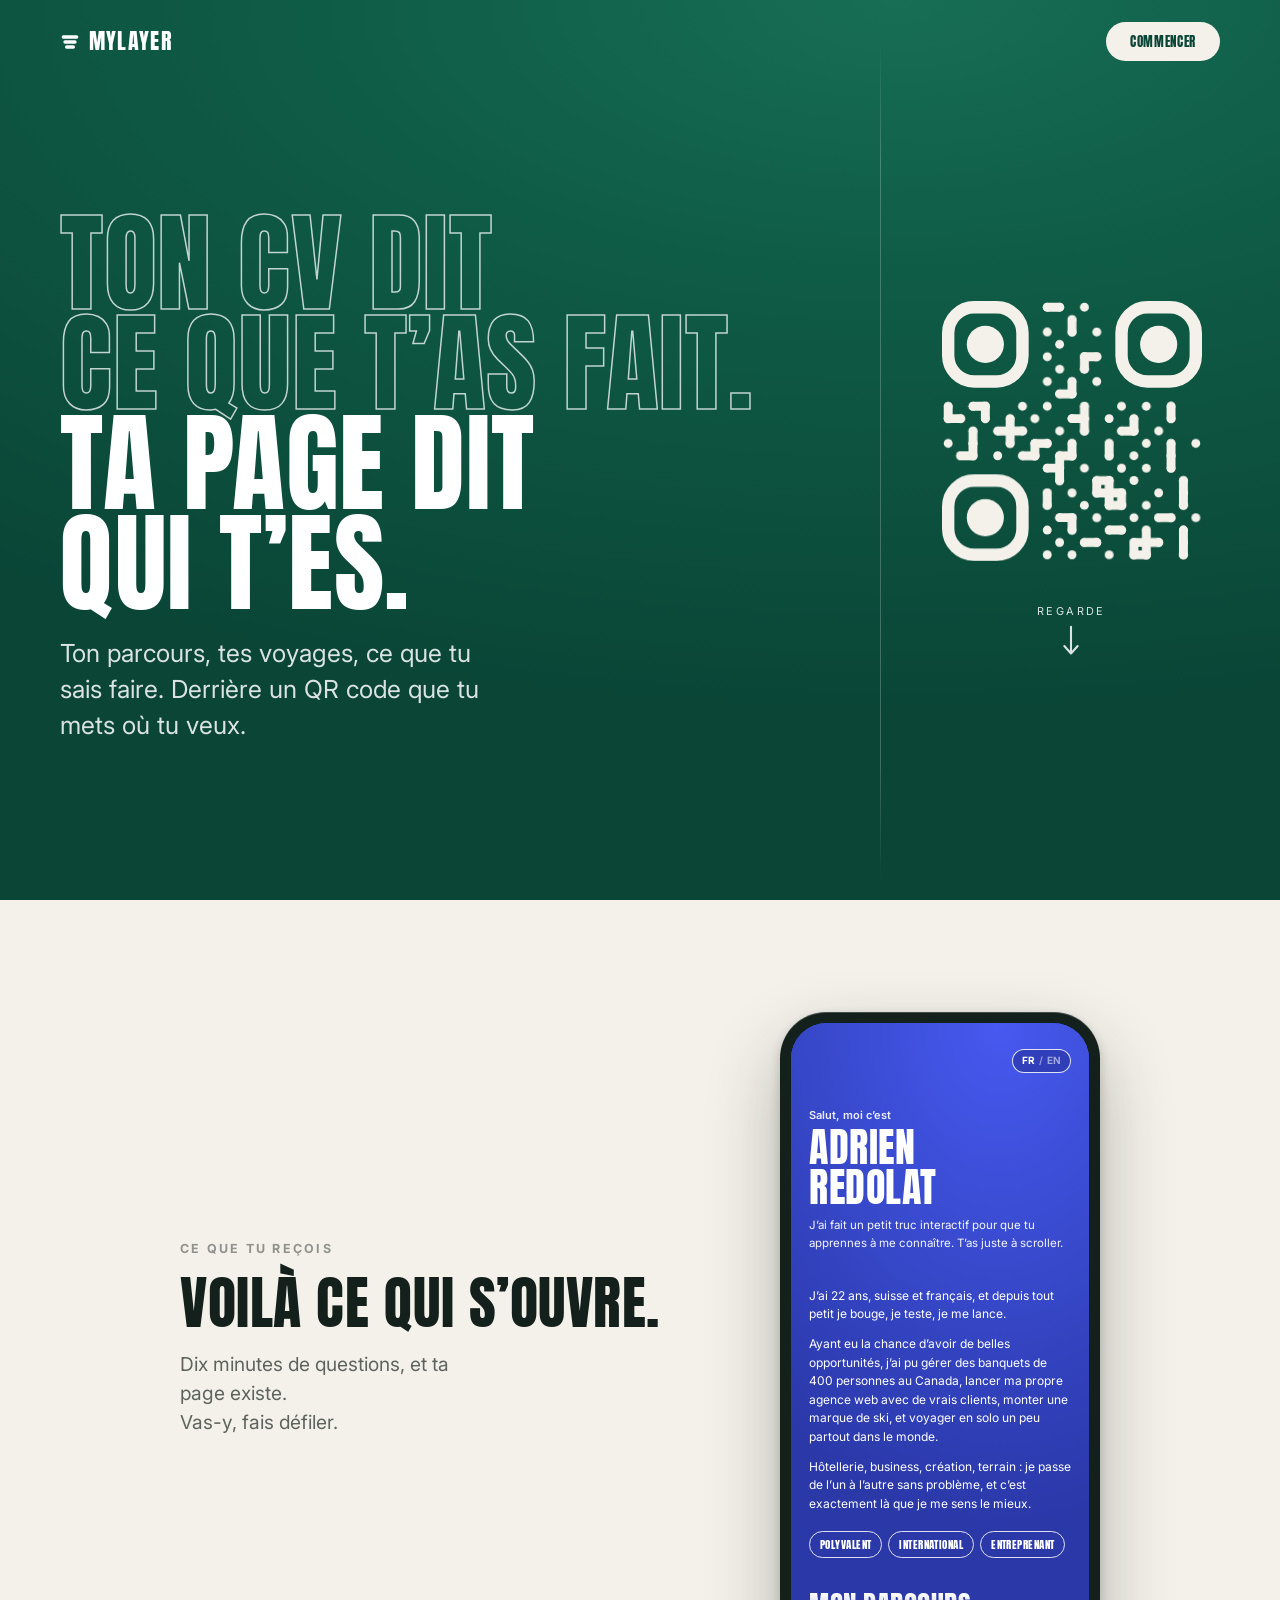
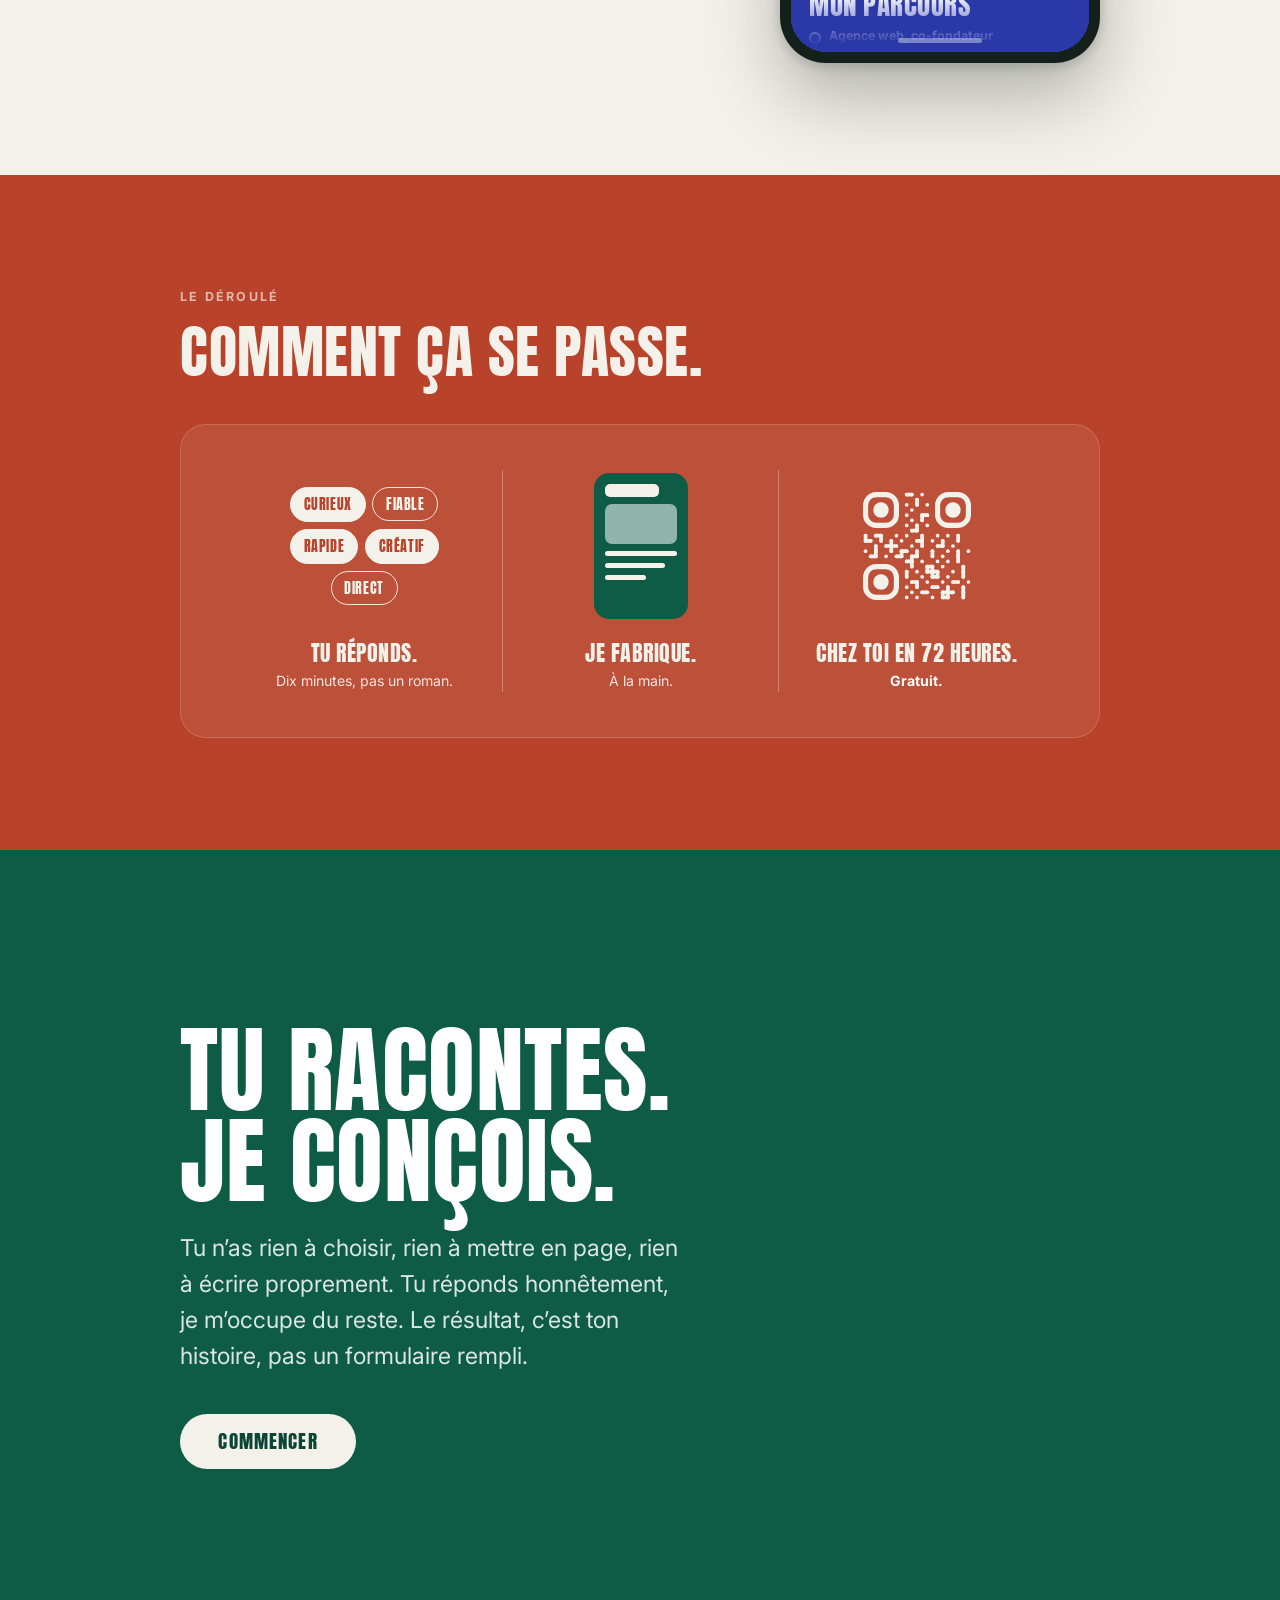
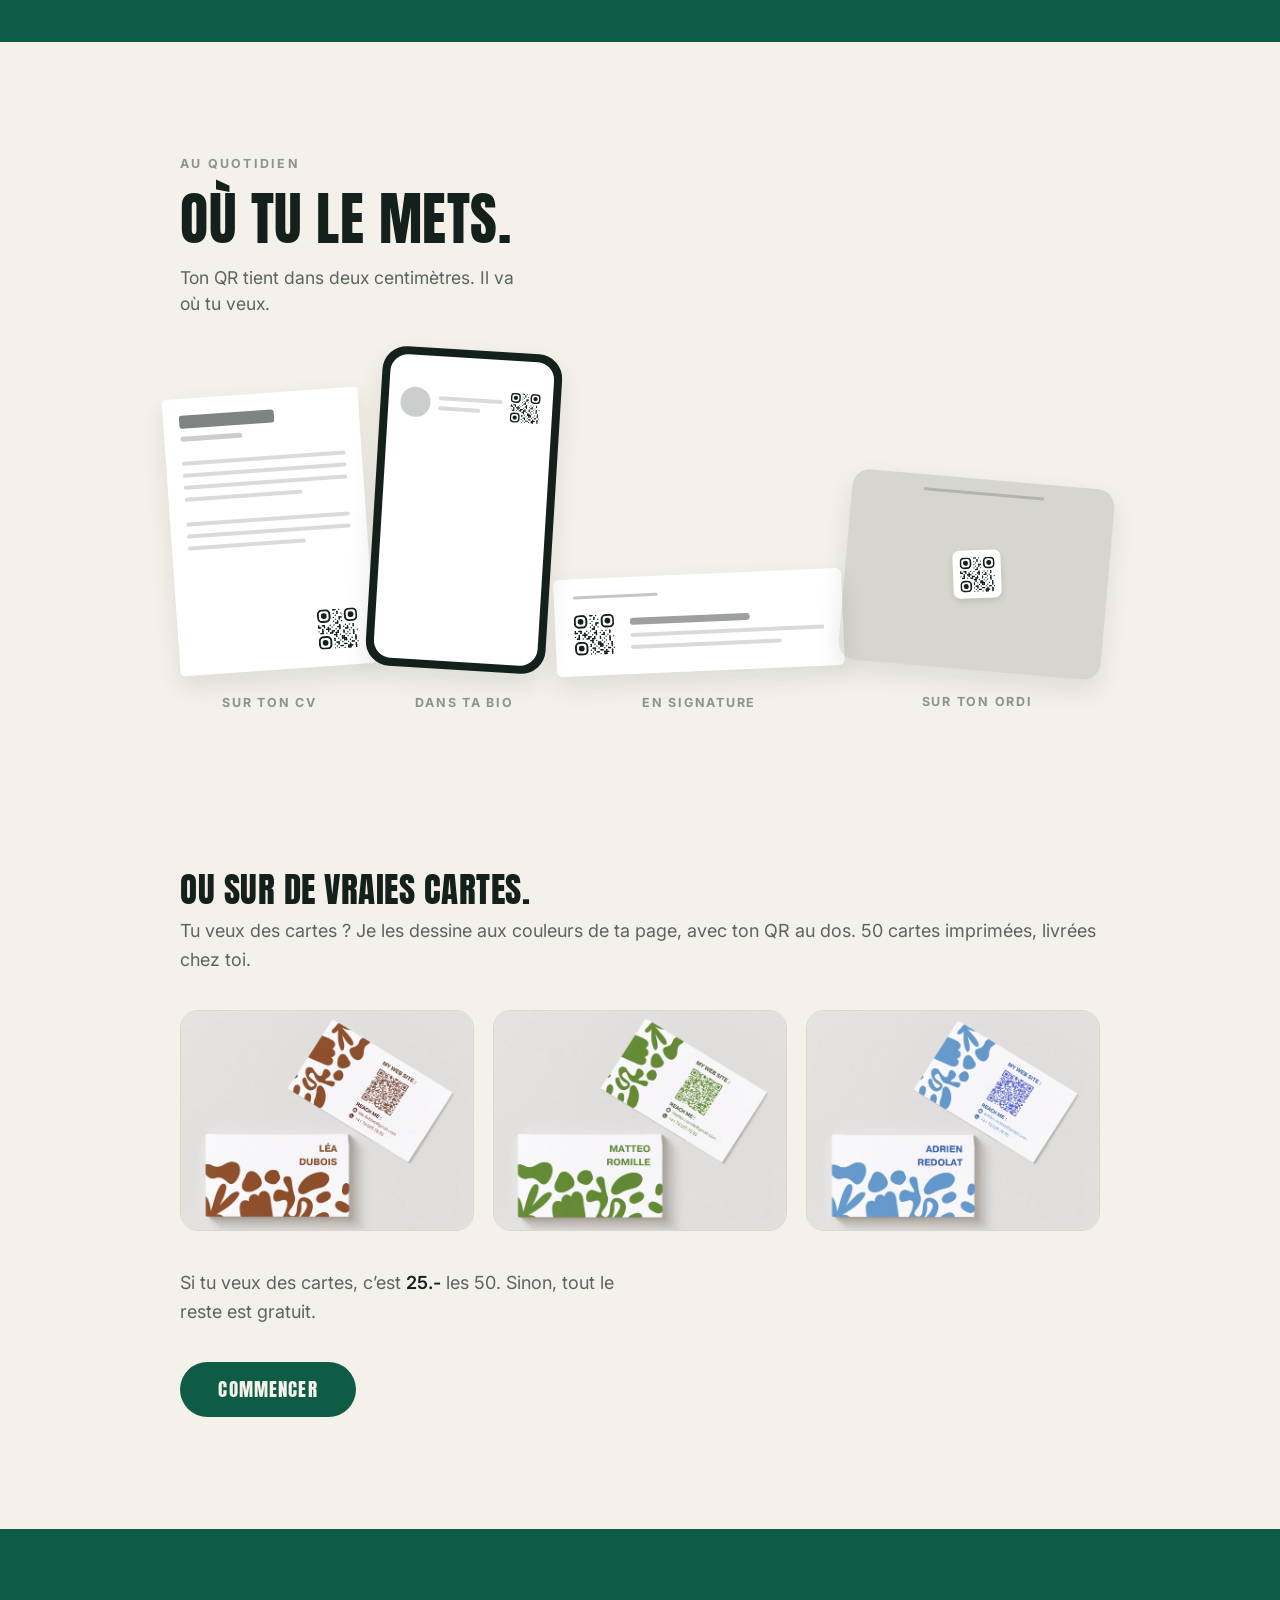
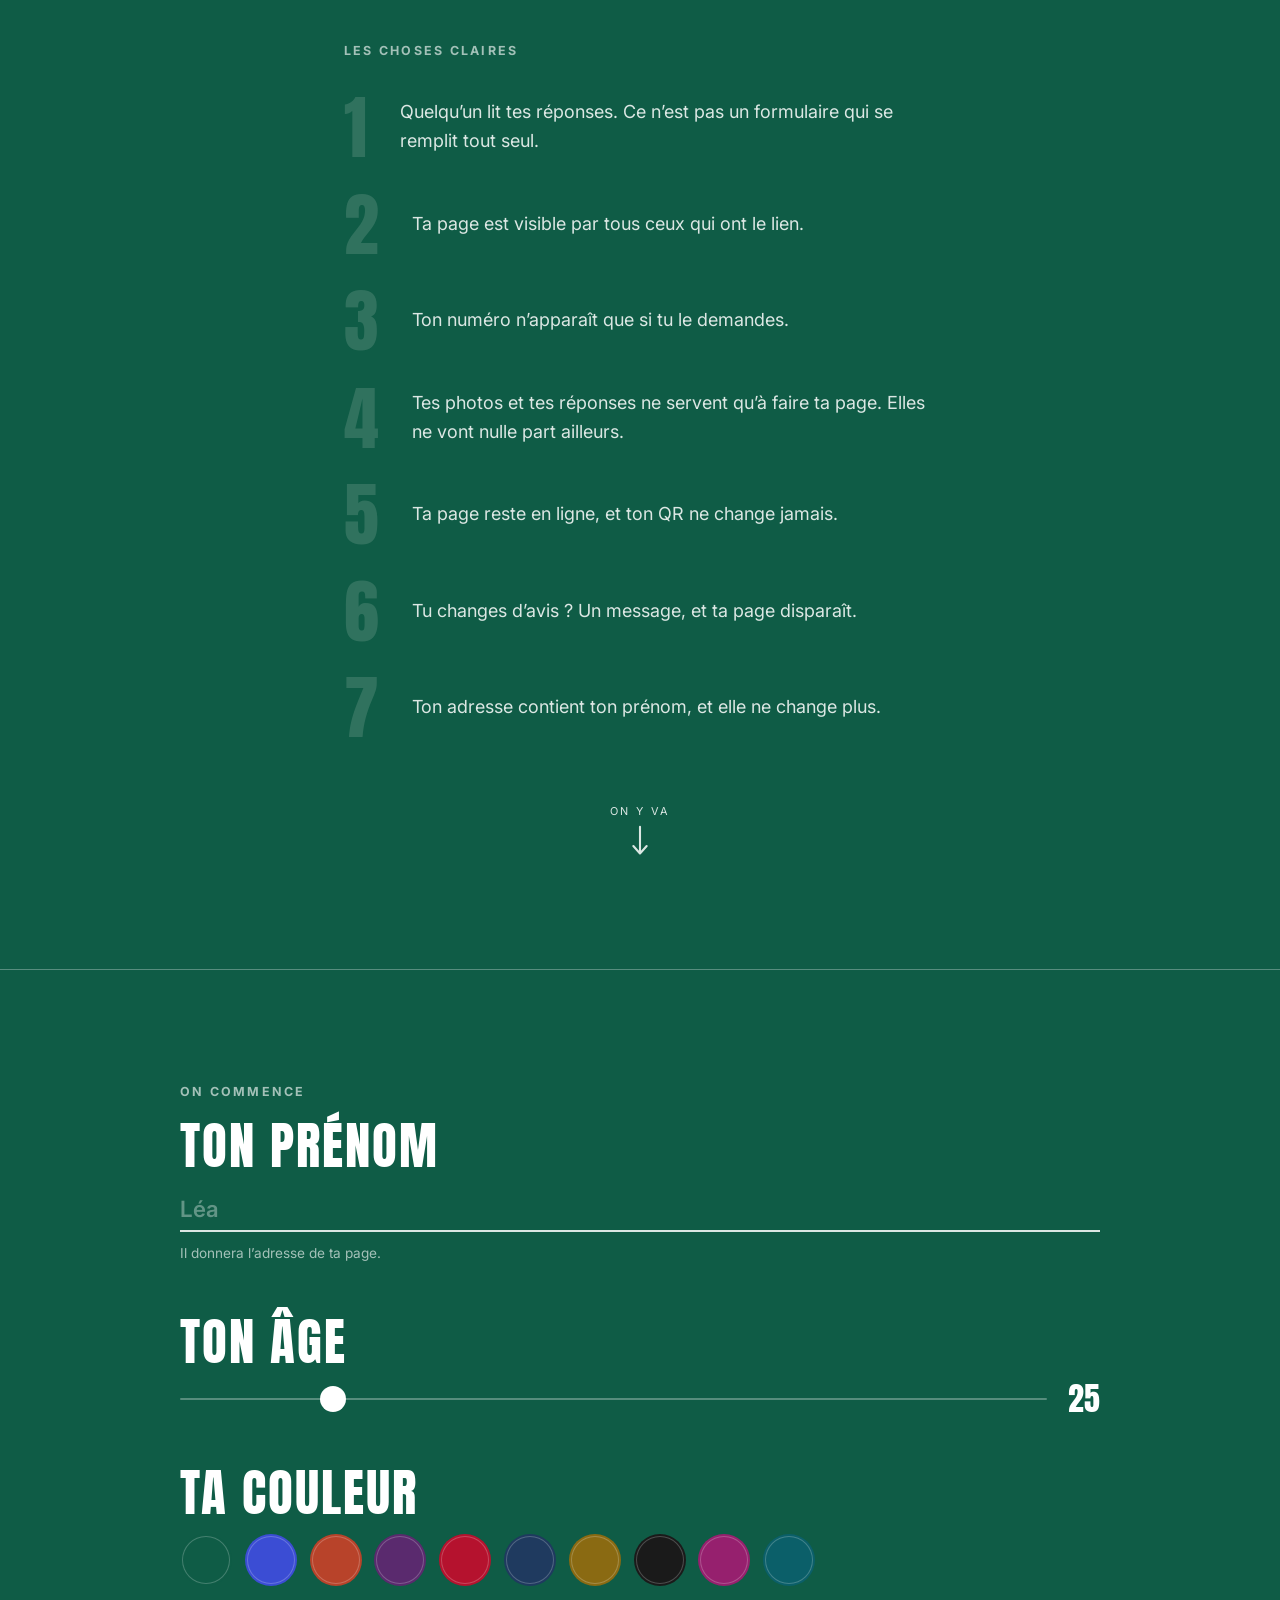
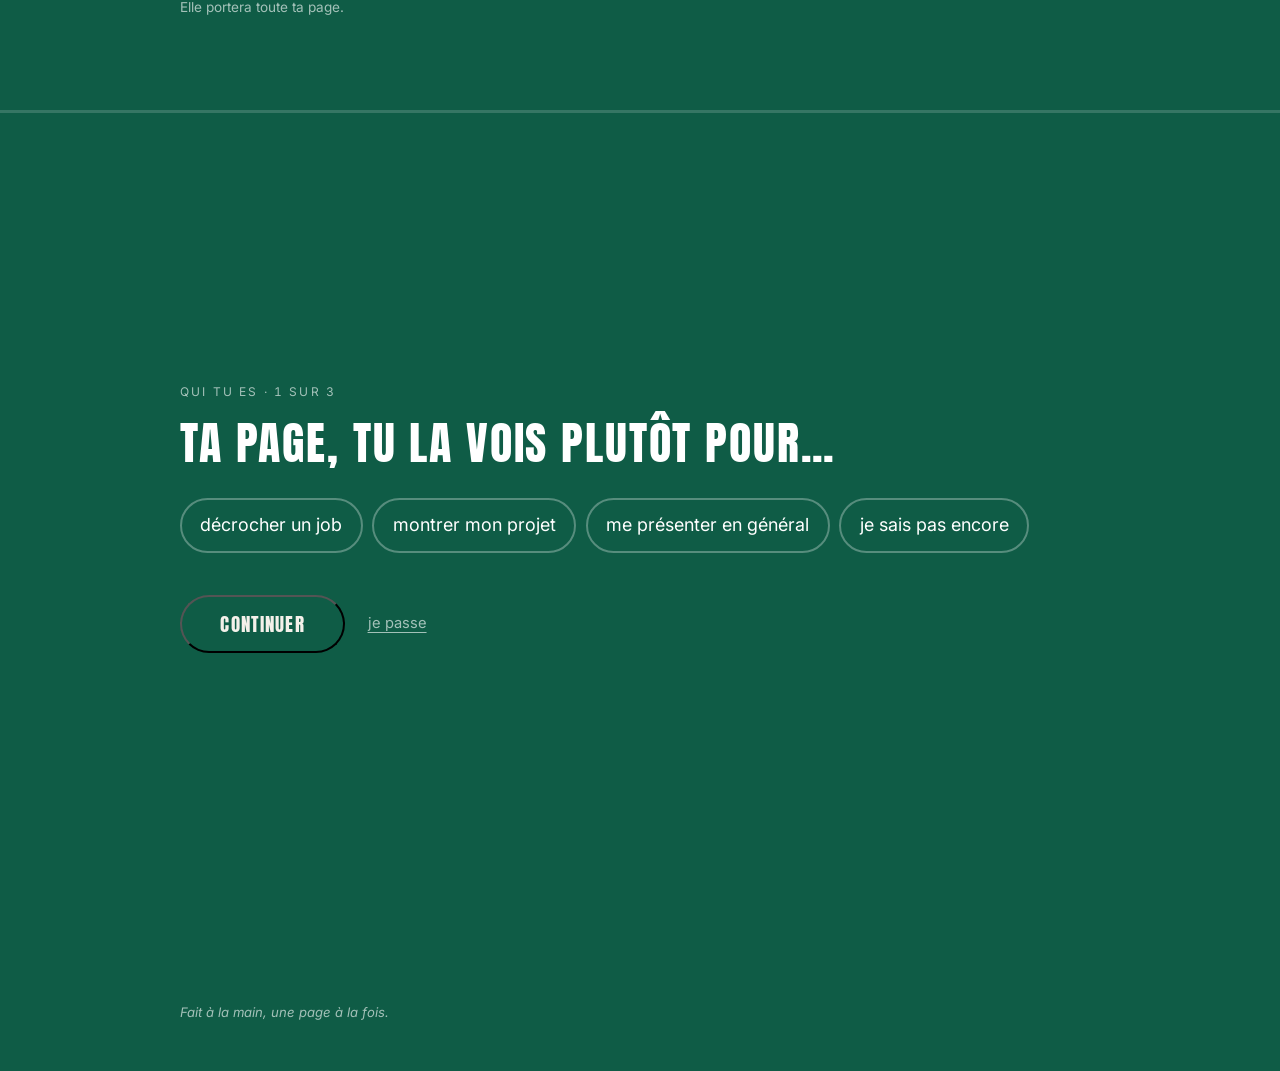
==== commit 0d21fc98: "Add files via upload" ====
--- a/mylayer/index.html
+++ b/mylayer/index.html
@@ -3,18 +3,19 @@
 <head>
 <meta charset="utf-8">
 <meta name="viewport" content="width=device-width, initial-scale=1">
-<title>MyLayer — ta page perso, ton QR code</title>
-<meta name="description" content="Ton CV dit ce que t’as fait. Ta fiche dit qui t’es. Une page perso, un QR code. Dix minutes de questions, et c’est à toi.">
+<title>MyLayer, ta page perso, ton QR code</title>
+<meta name="description" content="Ton CV dit ce que t’as fait. Ta page dit qui t’es. Une page perso, un QR code. Dix minutes de questions, et c’est à toi.">
 <meta name="theme-color" content="#0F5C46">
 <meta property="og:type" content="website">
-<meta property="og:title" content="MyLayer — ta page perso, ton QR code">
-<meta property="og:description" content="Ton CV dit ce que t’as fait. Ta fiche dit qui t’es.">
+<meta property="og:title" content="MyLayer, ta page perso, ton QR code">
+<meta property="og:description" content="Ton CV dit ce que t’as fait. Ta page dit qui t’es.">
 <meta property="og:locale" content="fr_CH">
 
 <link rel="preconnect" href="https://fonts.googleapis.com">
 <link rel="preconnect" href="https://fonts.gstatic.com" crossorigin>
 <link href="https://fonts.googleapis.com/css2?family=Anton&family=Inter:wght@400;500;600;700&display=swap" rel="stylesheet">
 <link rel="stylesheet" href="assets/css/style.css">
+<link rel="stylesheet" href="assets/css/formulaire.css">
 
 <!-- Sans JS, rien n’est masqué : les animations sont un bonus, pas une condition. -->
 <script>document.documentElement.classList.add('js');</script>
@@ -25,7 +26,7 @@
 
 <!-- ======================= EN-TÊTE =======================
      Les deux cellules se calent sur les deux colonnes de l’accroche :
-     le logo coiffe le titre, « reprendre » coiffe le QR. -->
+     le logo coiffe le titre, « commencer » coiffe le QR. -->
 <header class="site-header">
   <a class="logo" href="#" aria-label="MyLayer, accueil">
     <svg class="logo-mark" viewBox="0 0 24 24" aria-hidden="true" focusable="false">
@@ -35,29 +36,29 @@
     </svg>
     <span class="logo-word">MyLayer</span>
   </a>
-  <!-- Pour ceux qui reviennent finir. Discret, jamais un appel à l’action. -->
-  <a class="reprendre" href="formulaire/">reprendre</a>
+  <!-- Le seul appel à l’action de l’en-tête : direct vers le début du questionnaire. -->
+  <a class="commencer" href="#debut">Commencer</a>
 </header>
 
 <main id="contenu">
 
   <!-- ==================================================================
-       1 — ACCROCHE
+       1. ACCROCHE
        Deux colonnes franches séparées d’un filet : l’argument à gauche,
        la preuve à droite. Plus de moitié d’écran vide.
        ================================================================== -->
   <section class="hero">
     <div class="hero__grid">
 
-      <!-- Le CV est en creux, la fiche est pleine. L’image dit l’argument. -->
+      <!-- Le CV est en creux, la page est pleine. L’image dit l’argument. -->
       <div class="hero__mot">
         <h1 class="hero__title reveal">
           <em>Ton CV dit<br>ce que t’as fait.</em><br>
-          Ta fiche dit<br>qui t’es.
+          Ta page dit<br>qui t’es.
         </h1>
         <p class="hero__sub reveal">
           Ton parcours, tes voyages, ce que tu sais faire.
-          Derrière un QR que tu mets où tu veux.
+          Derrière un QR code que tu mets où tu veux.
         </p>
       </div>
 
@@ -66,7 +67,7 @@
            téléphone avec lui-même. C’est un dessin composé à la main, qui
            emprunte au QR ses trois yeux et sa trame pour dire d’un coup
            d’œil de quoi ce produit parle. Décoratif, donc inerte : le vrai
-           chemin vers une fiche, c’est le grand téléphone plus bas. -->
+           chemin vers une page, c’est le grand téléphone plus bas. -->
       <div class="hero__droite">
         <figure class="hero__qr">
           <svg class="qr-motif" viewBox="0 0 21 21" xmlns="http://www.w3.org/2000/svg"
@@ -101,8 +102,8 @@
   </section>
 
   <!-- ==================================================================
-       2 — CE QUE C’EST  (on montre l’objet avant d’expliquer quoi que ce
-           soit : un grand téléphone, la vraie fiche dedans, qui défile
+       2. CE QUE C’EST  (on montre l’objet avant d’expliquer quoi que ce
+           soit : un grand téléphone, la vraie page dedans, qui défile
            sous le doigt du visiteur)
        ================================================================== -->
   <section class="band band--light" id="exemples">
@@ -117,15 +118,15 @@
         </p>
       </div>
 
-      <!-- La fiche d’Adrien, reproduite en HTML — pas d’iframe, pas d’image :
+      <!-- La page d’Adrien, reproduite en HTML, pas d’iframe, pas d’image :
            c’est du vrai texte et de vraies photos, et ça défile tout seul
            dans le cadre, sans toucher au scroll de la page. -->
       <div class="voila__tel reveal">
         <div class="tel">
           <div class="tel__ecran">
-            <div class="tel__page fa" data-fiche tabindex="0" role="region"
-                 aria-label="La fiche d’Adrien : fais défiler pour la lire">
-          <!-- La bascule FR/EN de la vraie fiche : elle reste en place
+            <div class="tel__page fa" data-page tabindex="0" role="region"
+                 aria-label="La page d’Adrien : fais défiler pour la lire">
+          <!-- La bascule FR/EN de la vraie page : elle reste en place
                pendant qu'on défile, exactement comme sur le vrai site. -->
           <div class="fa-lang" aria-hidden="true"><b>FR</b><i>/</i><span>EN</span></div>
 
@@ -155,7 +156,7 @@
             <h3 class="fa-titre">Mon parcours</h3>
             <ol class="fa-parcours">
               <li class="fa-etape">
-                <b class="fa-etape__titre">Agence web — Co-fondateur</b>
+                <b class="fa-etape__titre">Agence web, co-fondateur</b>
                 <span class="fa-etape__lieu">ClickSansBug</span>
                 <span class="fa-etape__desc">Sites web pour PME romandes et alémaniques. Com, ventes et administration.</span>
               </li>
@@ -191,7 +192,7 @@
               </li>
               <li class="fa-etape">
                 <b class="fa-etape__titre">Stagiaire communication</b>
-                <span class="fa-etape__lieu">Nestlé — Nescafé / Starbucks</span>
+                <span class="fa-etape__lieu">Nestlé, Nescafé / Starbucks</span>
                 <span class="fa-etape__desc">Affiches, supports visuels, idéation de packaging.</span>
               </li>
               <li class="fa-etape">
@@ -205,7 +206,7 @@
                 <span class="fa-etape__desc">Conseil client et vente en boutique.</span>
               </li>
               <li class="fa-etape">
-                <b class="fa-etape__titre">Coach football — équipe féminine</b>
+                <b class="fa-etape__titre">Coach football, équipe féminine</b>
                 <span class="fa-etape__lieu">Pully · 3 saisons</span>
                 <span class="fa-etape__desc">Entraînement et encadrement d’une équipe sur 3 ans.</span>
               </li>
@@ -678,7 +679,7 @@
           <div class="fa-bloc fa-fin">
             <h3 class="fa-titre fa-titre--fin">On se parle ?</h3>
             <p class="fa-sous">Au plaisir d’échanger.</p>
-            <!-- Rendus tels qu'ils apparaissent sur la fiche, mais inertes :
+            <!-- Rendus tels qu'ils apparaissent sur la page, mais inertes :
                  on montre la page, on n'emmène pas le visiteur ailleurs. -->
             <div class="fa-liens">
               <span class="fa-lien">LinkedIn</span>
@@ -700,10 +701,10 @@
   </section>
 
   <!-- ==================================================================
-       3 — COMMENT ÇA SE PASSE
+       3. COMMENT ÇA SE PASSE
        On ne raconte plus le déroulé, on le montre. Trois moments dans un
-       même panneau : les mots se cochent, la fiche se compose, le motif
-       arrive. Le texte ne fait que nommer ce qu’on vient de voir — c’est
+       même panneau : les mots se cochent, la page se compose, le motif
+       arrive. Le texte ne fait que nommer ce qu’on vient de voir, c’est
        l’animation qui explique.
        ================================================================== -->
   <section class="band deroule">
@@ -715,7 +716,7 @@
            voient pas. Le visiteur lit l’ordre dans la disposition. -->
       <ol class="deroule__frame">
 
-        <!-- 1 — les mots se cochent tout seuls : on choisit, on ne rédige pas -->
+        <!-- 1. les mots se cochent tout seuls : on choisit, on ne rédige pas -->
         <li class="dm dm--1 reveal">
           <div class="dm__vue" aria-hidden="true">
             <ul class="dm-mots">
@@ -730,10 +731,10 @@
           <p class="dm__note">Dix minutes, pas un roman.</p>
         </li>
 
-        <!-- 2 — la fiche se compose sous les yeux du visiteur -->
+        <!-- 2. la page se compose sous les yeux du visiteur -->
         <li class="dm dm--2 reveal">
           <div class="dm__vue" aria-hidden="true">
-            <div class="dm-fiche">
+            <div class="dm-page">
               <span class="dm-bloc dm-bloc--titre" style="--d:.30s"></span>
               <span class="dm-bloc dm-bloc--image" style="--d:.40s"></span>
               <span class="dm-bloc dm-bloc--ligne" style="--d:.50s"></span>
@@ -745,7 +746,7 @@
           <p class="dm__note">À la main.</p>
         </li>
 
-        <!-- 3 — le motif de l’accroche revient, en petit : c’est ce qu’on reçoit -->
+        <!-- 3. le motif de l’accroche revient, en petit : c’est ce qu’on reçoit -->
         <li class="dm dm--3 reveal">
           <div class="dm__vue" aria-hidden="true">
             <svg class="qr-motif" viewBox="0 0 21 21" xmlns="http://www.w3.org/2000/svg"
@@ -775,7 +776,7 @@
   </section>
 
   <!-- ==================================================================
-       4 — TU RACONTES. JE CONÇOIS.   (un écran à lui tout seul)
+       4. TU RACONTES. JE CONÇOIS.   (un écran à lui tout seul)
        ================================================================== -->
   <section class="promesse">
     <div class="wrap">
@@ -783,15 +784,16 @@
       <p class="promesse__texte reveal">
         Tu n’as rien à choisir, rien à mettre en page, rien à écrire proprement.
         Tu réponds honnêtement, je m’occupe du reste. Le résultat, c’est ton
-        histoire — pas un formulaire rempli.
+        histoire, pas un formulaire rempli.
       </p>
+      <p class="promesse__action reveal"><a class="cta cta--clair" href="#debut">Commencer</a></p>
     </div>
   </section>
 
   <!-- ==================================================================
-       5 — OÙ TU LE METS
-       En mots, personne ne se projette. On dessine donc les objets — tout
-       en HTML et CSS, aucune image — avec le motif à sa place réelle sur
+       5. OÙ TU LE METS
+       En mots, personne ne se projette. On dessine donc les objets, tout
+       en HTML et CSS, aucune image, avec le motif à sa place réelle sur
        chacun. Ils sont posés comme sur une table : tailles différentes,
        inclinaisons différentes, un léger chevauchement.
        Les cartes imprimées ferment le propos : c’est la version la plus
@@ -809,7 +811,7 @@
            formes. C’est le libellé, sous chaque objet, qui informe. -->
       <ul class="objets">
 
-        <!-- 1 — le CV : feuille portrait, bandeau du nom, le motif en bas à droite -->
+        <!-- 1. le CV : feuille portrait, bandeau du nom, le motif en bas à droite -->
         <li class="objet objet--cv reveal">
           <div class="dessin dessin--cv" aria-hidden="true">
             <span class="cv__nom"></span>
@@ -836,7 +838,7 @@
           <p class="objet__label">Sur ton CV</p>
         </li>
 
-        <!-- 2 — la bio : téléphone simplifié, avatar rond, deux lignes, le motif à côté -->
+        <!-- 2. la bio : téléphone simplifié, avatar rond, deux lignes, le motif à côté -->
         <li class="objet objet--insta reveal">
           <div class="dessin dessin--insta" aria-hidden="true">
             <span class="insta__barre"></span>
@@ -866,7 +868,7 @@
           <p class="objet__label">Dans ta bio</p>
         </li>
 
-        <!-- 3 — la signature : filet de séparation, le motif à gauche, trois lignes -->
+        <!-- 3. la signature : filet de séparation, le motif à gauche, trois lignes -->
         <li class="objet objet--mail reveal">
           <div class="dessin dessin--mail" aria-hidden="true">
             <span class="mail__filet"></span>
@@ -893,7 +895,7 @@
           <p class="objet__label">En signature</p>
         </li>
 
-        <!-- 4 — l’ordinateur : capot fermé vu de dessus, le motif collé dessus -->
+        <!-- 4. l’ordinateur : capot fermé vu de dessus, le motif collé dessus -->
         <li class="objet objet--ordi reveal">
           <div class="dessin dessin--ordi" aria-hidden="true">
             <span class="ordi__charniere"></span>
@@ -924,7 +926,7 @@
       <div class="impression">
         <h3 class="impression__titre reveal">Ou sur de vraies cartes.</h3>
         <p class="impression__sous reveal">
-          Tu veux des cartes&nbsp;? Je les dessine aux couleurs de ta fiche, avec
+          Tu veux des cartes&nbsp;? Je les dessine aux couleurs de ta page, avec
           ton QR au dos. 50 cartes imprimées, livrées chez toi.
         </p>
         <ul class="impression__liste">
@@ -959,7 +961,7 @@
   </section>
 
   <!-- ==================================================================
-       6 — LES CHOSES CLAIRES
+       6. LES CHOSES CLAIRES
        Le dernier doute qu’on lève avant de commencer. Six articles
        numérotés, comme un contrat : les chiffres portent tout le caractère,
        le texte reste calme. Pas de titre, pas d’icône, aucune ligne mise
@@ -975,6 +977,7 @@
         <li class="reveal">Tes photos et tes réponses ne servent qu’à faire ta page. Elles ne vont nulle part ailleurs.</li>
         <li class="reveal">Ta page reste en ligne, et ton QR ne change jamais.</li>
         <li class="reveal">Tu changes d’avis&nbsp;? Un message, et ta page disparaît.</li>
+        <li class="reveal">Ton adresse contient ton prénom, et elle ne change plus.</li>
       </ol>
 
       <!-- Les questions sont juste en dessous : un bouton n’aurait pas de
@@ -992,26 +995,26 @@
   </section>
 
   <!-- ==================================================================
-       5 — LES PREMIÈRES QUESTIONS
+       5. LES PREMIÈRES QUESTIONS
            Pas de bouton : le formulaire commence ici, dans la page.
        ================================================================== -->
   <section class="debut" id="debut">
     <div class="wrap">
       <p class="surtitre reveal">On commence</p>
 
-      <!-- Q1 — prénom -->
+      <!-- Q1. prénom -->
       <div class="q reveal" data-q="1">
         <label class="q__label" for="q-prenom">Ton prénom</label>
         <input class="q__input" id="q-prenom" type="text" name="prenom"
                autocomplete="given-name" placeholder="Léa" maxlength="40"
                enterkeyhint="next">
-        <p class="q__aide">Il donnera l’adresse de ta fiche.</p>
+        <p class="q__aide">Il donnera l’adresse de ta page.</p>
         <p class="q__adresse" data-adresse hidden>
           mylayer.netlify.app/<b data-slug></b>
         </p>
       </div>
 
-      <!-- Q2 — âge -->
+      <!-- Q2. âge -->
       <div class="q reveal" data-q="2">
         <label class="q__label" for="q-age">Ton âge</label>
         <div class="q__curseur">
@@ -1021,7 +1024,7 @@
         </div>
       </div>
 
-      <!-- Q3 — la couleur : le moment où la page change -->
+      <!-- Q3. la couleur : le moment où la page change -->
       <div class="q reveal" data-q="3">
         <span class="q__label" id="q-couleur-l">Ta couleur</span>
         <div class="palette" role="radiogroup" aria-labelledby="q-couleur-l" data-palette>
@@ -1041,53 +1044,640 @@
                   data-col="#8A6A12,#634B0A,#A8821D" aria-label="Ocre"></button>
           <button type="button" class="pastille" role="radio" aria-checked="false"
                   data-col="#1A1A1A,#000000,#333333" aria-label="Encre"></button>
-        </div>
-        <p class="q__aide">Elle portera toute ta fiche.</p>
-      </div>
-
-      <!-- Confirmation : n’apparaît qu’une fois la couleur choisie -->
-      <div class="bascule" data-bascule hidden>
-        <p class="bascule__texte">
-          <span data-bonjour></span>
-          Il reste dix minutes de questions, et ta fiche est à moi de fabriquer.
-        </p>
-        <a class="bascule__lien" href="formulaire/">Continuer &rarr;</a>
-        <p class="bascule__note">Tes réponses sont déjà gardées sur ton téléphone.</p>
+          <button type="button" class="pastille" role="radio" aria-checked="false"
+                  data-col="#96206E,#74184F,#B32D85" aria-label="Rose profond"></button>
+          <button type="button" class="pastille" role="radio" aria-checked="false"
+                  data-col="#0B5F69,#06444B,#14727E" aria-label="Turquoise sombre"></button>
+        </div>
+        <p class="q__aide">Elle portera toute ta page.</p>
       </div>
     </div>
   </section>
 
   <!-- ==================================================================
-       8 — LES PETITES LIGNES
+       7. LE QUESTIONNAIRE
+       Il enchaîne la question de la couleur : même page, même scroll, aucun
+       chargement. Une question par écran, et la précédente reste accessible.
+       Le dépôt des photos, lui, reste une page à part : si un envoi de
+       fichiers échoue, il ne doit jamais emporter les réponses écrites.
        ================================================================== -->
-  <section class="band band--light legal">
+  <section class="fm">
+    <div class="fm__barre" aria-hidden="true"><div class="fm__jauge" data-jauge></div></div>
     <div class="wrap">
-      <p class="surtitre reveal">Les petites lignes</p>
-      <div class="legal__texte reveal">
-        <p>
-          Ton adresse contient ton prénom&nbsp;: <code>mylayer.netlify.app/lea</code>.
-          Elle est définitive.
+
+      <noscript>
+        <p class="mot__texte"><b>Ce formulaire a besoin de JavaScript</b> pour t’afficher les
+        questions une par une et garder tes réponses au fur et à mesure. Active-le, ou
+        écris-moi et on fait ça autrement.</p>
+      </noscript>
+
+    <form id="formulaire" name="mylayer-reponses" method="POST"
+          data-netlify="true" netlify-honeypot="piege" enctype="multipart/form-data">
+
+      <input type="hidden" name="form-name" value="mylayer-reponses">
+      <p hidden><label>À ne pas remplir : <input name="piege"></label></p>
+
+      <!-- La référence rattache les photos aux réponses. Elle est fabriquée
+           à l’envoi, à partir du prénom et de quatre caractères tirés au sort. -->
+      <input type="hidden" name="reference" data-champ="reference">
+
+      <!-- Relus depuis la page d’accueil (clé « mylayer.debut ») : on ne
+           redemande jamais ce qui a déjà été donné. -->
+      <input type="hidden" name="prenom"  data-champ="prenom">
+      <input type="hidden" name="age"     data-champ="age">
+      <input type="hidden" name="couleur" data-champ="couleur">
+
+      <!-- ================================================================
+           1. L’ENTRÉE
+           Le prénom et la couleur sont déjà pris sur la page d’accueil.
+           Reste l’usage, qui n’apparaîtra pas sur la page : il oriente
+           la rédaction, rien d’autre.
+           ================================================================ -->
+      <section class="ec est-actif" data-ec data-section="Qui tu es">
+        <p class="ec__compteur" data-compteur></p>
+        <span class="ec__q" id="l-objectif">Ta page, tu la vois plutôt pour…</span>
+        <div class="choix" role="radiogroup" aria-labelledby="l-objectif"
+             data-unique data-cible="objectif">
+          <button type="button" class="choix__opt" role="radio" aria-checked="false">décrocher un job</button>
+          <button type="button" class="choix__opt" role="radio" aria-checked="false">montrer mon projet</button>
+          <button type="button" class="choix__opt" role="radio" aria-checked="false">me présenter en général</button>
+          <button type="button" class="choix__opt" role="radio" aria-checked="false">je sais pas encore</button>
+        </div>
+        <input type="hidden" name="objectif" data-champ="objectif">
+        <div class="ec__nav">
+          <button type="button" class="cta" data-suivant>Continuer</button>
+          <button type="button" class="ec__passe" data-passe>je passe</button>
+        </div>
+      </section>
+
+      <!-- ================================================================
+           2. LES MOTS
+           Les vingt-cinq mots sont écrits une seule fois, dans le JS.
+           ================================================================ -->
+      <section class="ec" data-ec data-section="Qui tu es">
+        <p class="ec__compteur" data-compteur></p>
+        <span class="ec__q">Choisis 3 mots minimum qui te ressemblent</span>
+        <div data-mots="mots_moi"></div>
+        <p class="choix__jauge" data-jauge-mots="mots_moi">3 minimum</p>
+        <div class="sortie">
+          <p class="sortie__label" id="l-mots-moi-autre">Un autre mot ?</p>
+          <div class="multi" data-multi="mots_moi_autre" data-gabarit="le tien"
+               data-long="60" aria-labelledby="l-mots-moi-autre"></div>
+          <input type="hidden" name="mots_moi_autre" data-champ="mots_moi_autre">
+        </div>
+        <input type="hidden" name="mots_moi" data-champ="mots_moi">
+        <div class="ec__nav">
+          <button type="button" class="cta" data-suivant>Continuer</button>
+          <button type="button" class="ec__passe" data-passe>je passe</button>
+        </div>
+      </section>
+
+      <!-- ================================================================
+           3. LE CV, obligatoire
+           Placé après les taps, jamais avant : demander un fichier à
+           quelqu’un qui vient d’arriver casse l’élan. Il conditionne la
+           question suivante, d’où sa place juste avant le parcours.
+           ================================================================ -->
+      <section class="ec" data-ec data-section="Qui tu es" data-obligatoire="cv">
+        <p class="ec__compteur" data-compteur></p>
+        <span class="ec__q">Ton CV</span>
+        <p class="ec__relance">Il donne les dates et les noms. Ça m’évite de te les demander.</p>
+        <label class="depot" data-depot>
+          <input type="file" name="cv" data-champ-fichier="cv"
+                 accept=".pdf,.doc,.docx,.pages,.odt,image/*">
+          <span class="depot__titre" data-depot-titre>Choisir mon CV</span>
+          <span class="depot__note" data-depot-note>PDF, Word, ou même une photo de ton CV. 8 Mo au plus.</span>
+        </label>
+        <p class="ec__erreur" data-erreur></p>
+        <div class="ec__nav">
+          <button type="button" class="cta" data-suivant>Continuer</button>
+        </div>
+      </section>
+
+      <!-- ================================================================
+           LE PACTE
+           Placé juste avant la première question écrite. La dernière ligne
+           change l’état d’esprit de tout ce qui suit : savoir qu’on pourra
+           illustrer plus tard fait raconter plus librement.
+           ================================================================ -->
+      <section class="ec ec--pacte" data-ec data-section="Ton histoire" data-hors-compte data-pacte>
+        <div class="mot">
+          <h2 class="mot__titre">Deux choses avant de continuer.</h2>
+          <p class="mot__texte">
+            Tout ce que tu écris n’apparaîtra pas tel quel sur ta page. Je trie,
+            je choisis, je réécris. Mais plus tu m’en donnes, meilleure elle sera.
+          </p>
+          <p class="mot__texte mot__fort">Raconte. C’est moi qui fais le tri.</p>
+          <p class="mot__texte mot__aparte">
+            Et si t’as la flemme d’écrire : appuie sur le micro de ton clavier et
+            parle. C’est plus rapide, et c’est souvent bien meilleur.
+          </p>
+          <p class="mot__texte mot__aparte">
+            Si tu veux montrer des choses, photos, documents, ce que tu fais,
+            il y a un endroit pour ça à la fin.
+          </p>
+          <p class="mot__nav"><button type="button" class="cta" data-suivant>J’ai compris</button></p>
+        </div>
+      </section>
+
+      <!-- ================================================================
+           4. TON HISTOIRE, le cœur
+           Champs de fond : sept à huit lignes visibles. Un champ court ici
+           produirait des réponses courtes, et il n’y aurait rien à écrire.
+           ================================================================ -->
+      <section class="ec" data-ec data-section="Ton histoire">
+        <p class="ec__compteur" data-compteur></p>
+        <label class="ec__q" for="c-parcours">Le CV donne les dates et les noms. Toi, raconte-moi ce qu’il y a derrière.</label>
+        <p class="ec__relance">Ce que t’as vraiment fait, ce que t’as appris, ce qui t’a marqué. Dans le désordre, comme ça vient.</p>
+        <textarea class="ec__champ ec__champ--fond" id="c-parcours" name="parcours"
+                  data-champ="parcours" rows="8"></textarea>
+        <p class="ec__dictee"><svg viewBox="0 0 14 20" fill="none" aria-hidden="true"><rect x="4" y="1" width="6" height="10" rx="3" stroke="currentColor" stroke-width="1.6"/><path d="M1.5 8.5a5.5 5.5 0 0 0 11 0M7 14v4.5" stroke="currentColor" stroke-width="1.6" stroke-linecap="round"/></svg> tu peux dicter au lieu d’écrire</p>
+        <div class="ec__nav">
+          <button type="button" class="cta" data-suivant>Continuer</button>
+          <button type="button" class="ec__passe" data-passe>je passe</button>
+        </div>
+      </section>
+
+      <section class="ec" data-ec data-section="Ton histoire">
+        <p class="ec__compteur" data-compteur></p>
+        <label class="ec__q" for="c-arrive">Comment t’en es arrivé là ?</label>
+        <textarea class="ec__champ ec__champ--fond" id="c-arrive" name="comment_arrive"
+                  data-champ="comment_arrive" rows="8"></textarea>
+        <p class="ec__dictee"><svg viewBox="0 0 14 20" fill="none" aria-hidden="true"><rect x="4" y="1" width="6" height="10" rx="3" stroke="currentColor" stroke-width="1.6"/><path d="M1.5 8.5a5.5 5.5 0 0 0 11 0M7 14v4.5" stroke="currentColor" stroke-width="1.6" stroke-linecap="round"/></svg> tu peux dicter au lieu d’écrire</p>
+        <div class="ec__nav">
+          <button type="button" class="cta" data-suivant>Continuer</button>
+          <button type="button" class="ec__passe" data-passe>je passe</button>
+        </div>
+      </section>
+
+      <section class="ec" data-ec data-section="Ton histoire">
+        <p class="ec__compteur" data-compteur></p>
+        <label class="ec__q" for="c-fierte">Ce dont tu es le plus fier. Et pourquoi ça compte pour toi.</label>
+        <p class="ec__relance">Pro ou perso, on s’en page.</p>
+        <textarea class="ec__champ ec__champ--fond" id="c-fierte" name="fierte"
+                  data-champ="fierte" rows="8"></textarea>
+        <p class="ec__dictee"><svg viewBox="0 0 14 20" fill="none" aria-hidden="true"><rect x="4" y="1" width="6" height="10" rx="3" stroke="currentColor" stroke-width="1.6"/><path d="M1.5 8.5a5.5 5.5 0 0 0 11 0M7 14v4.5" stroke="currentColor" stroke-width="1.6" stroke-linecap="round"/></svg> tu peux dicter au lieu d’écrire</p>
+        <div class="ec__nav">
+          <button type="button" class="cta" data-suivant>Continuer</button>
+          <button type="button" class="ec__passe" data-passe>je passe</button>
+        </div>
+      </section>
+
+      <section class="ec" data-ec data-section="Ton histoire">
+        <p class="ec__compteur" data-compteur></p>
+        <label class="ec__q" for="c-imprevu">Une fois où ça s’est pas passé comme prévu, tu t’y es pris comment ?</label>
+        <textarea class="ec__champ ec__champ--fond" id="c-imprevu" name="imprevu"
+                  data-champ="imprevu" rows="8"></textarea>
+        <p class="ec__dictee"><svg viewBox="0 0 14 20" fill="none" aria-hidden="true"><rect x="4" y="1" width="6" height="10" rx="3" stroke="currentColor" stroke-width="1.6"/><path d="M1.5 8.5a5.5 5.5 0 0 0 11 0M7 14v4.5" stroke="currentColor" stroke-width="1.6" stroke-linecap="round"/></svg> tu peux dicter au lieu d’écrire</p>
+        <div class="ec__nav">
+          <button type="button" class="cta" data-suivant>Continuer</button>
+          <button type="button" class="ec__passe" data-passe>je passe</button>
+        </div>
+      </section>
+
+      <section class="ec" data-ec data-section="Ton histoire">
+        <p class="ec__compteur" data-compteur></p>
+        <label class="ec__q" for="c-truc-bien">Il y a un truc que tu fais bien ?</label>
+        <p class="ec__relance">Même un truc bête. Surtout un truc bête.</p>
+        <textarea class="ec__champ ec__champ--fond" id="c-truc-bien" name="truc_bien"
+                  data-champ="truc_bien" rows="8"></textarea>
+        <p class="ec__dictee"><svg viewBox="0 0 14 20" fill="none" aria-hidden="true"><rect x="4" y="1" width="6" height="10" rx="3" stroke="currentColor" stroke-width="1.6"/><path d="M1.5 8.5a5.5 5.5 0 0 0 11 0M7 14v4.5" stroke="currentColor" stroke-width="1.6" stroke-linecap="round"/></svg> tu peux dicter au lieu d’écrire</p>
+        <div class="ec__nav">
+          <button type="button" class="cta" data-suivant>Continuer</button>
+          <button type="button" class="ec__passe" data-passe>je passe</button>
+        </div>
+      </section>
+
+      <section class="ec" data-ec data-section="Ton histoire">
+        <p class="ec__compteur" data-compteur></p>
+        <label class="ec__q" for="c-apprendre">Un truc que t’aimerais apprendre.</label>
+        <textarea class="ec__champ ec__champ--moyen" id="c-apprendre" name="apprendre"
+                  data-champ="apprendre" rows="3"></textarea>
+        <p class="ec__dictee"><svg viewBox="0 0 14 20" fill="none" aria-hidden="true"><rect x="4" y="1" width="6" height="10" rx="3" stroke="currentColor" stroke-width="1.6"/><path d="M1.5 8.5a5.5 5.5 0 0 0 11 0M7 14v4.5" stroke="currentColor" stroke-width="1.6" stroke-linecap="round"/></svg> tu peux dicter au lieu d’écrire</p>
+        <div class="ec__nav">
+          <button type="button" class="cta" data-suivant>Continuer</button>
+          <button type="button" class="ec__passe" data-passe>je passe</button>
+        </div>
+      </section>
+
+      <!-- ================================================================
+           5. CE QUE LE CV NE DIT PAS, rythme rapide
+           ================================================================ -->
+      <section class="ec" data-ec data-section="Ce que le CV ne dit pas">
+        <p class="ec__compteur" data-compteur></p>
+        <span class="ec__q">Plutôt ceci ou cela</span>
+        <div class="duels">
+          <div class="duel" data-duel="duel_matin_soir" role="group" aria-label="matin ou soir">
+            <button type="button" class="duel__opt" aria-pressed="false">matin</button>
+            <button type="button" class="duel__opt" aria-pressed="false">soir</button>
+          </div>
+          <div class="duel" data-duel="duel_plan_impro" role="group" aria-label="plan ou impro">
+            <button type="button" class="duel__opt" aria-pressed="false">plan</button>
+            <button type="button" class="duel__opt" aria-pressed="false">impro</button>
+          </div>
+          <div class="duel" data-duel="duel_equipe_solo" role="group" aria-label="équipe ou solo">
+            <button type="button" class="duel__opt" aria-pressed="false">équipe</button>
+            <button type="button" class="duel__opt" aria-pressed="false">solo</button>
+          </div>
+          <div class="duel" data-duel="duel_ville_nature" role="group" aria-label="ville ou nature">
+            <button type="button" class="duel__opt" aria-pressed="false">ville</button>
+            <button type="button" class="duel__opt" aria-pressed="false">nature</button>
+          </div>
+          <div class="duel" data-duel="duel_parler_ecouter" role="group" aria-label="parler ou écouter">
+            <button type="button" class="duel__opt" aria-pressed="false">parler</button>
+            <button type="button" class="duel__opt" aria-pressed="false">écouter</button>
+          </div>
+          <div class="duel" data-duel="duel_vitesse_precision" role="group" aria-label="vitesse ou précision">
+            <button type="button" class="duel__opt" aria-pressed="false">vitesse</button>
+            <button type="button" class="duel__opt" aria-pressed="false">précision</button>
+          </div>
+          <div class="duel" data-duel="duel_routine_nouveaute" role="group" aria-label="routine ou nouveauté">
+            <button type="button" class="duel__opt" aria-pressed="false">routine</button>
+            <button type="button" class="duel__opt" aria-pressed="false">nouveauté</button>
+          </div>
+          <div class="duel" data-duel="duel_dedans_dehors" role="group" aria-label="dedans ou dehors">
+            <button type="button" class="duel__opt" aria-pressed="false">dedans</button>
+            <button type="button" class="duel__opt" aria-pressed="false">dehors</button>
+          </div>
+        </div>
+        <input type="hidden" name="duel_matin_soir"        data-champ="duel_matin_soir">
+        <input type="hidden" name="duel_plan_impro"        data-champ="duel_plan_impro">
+        <input type="hidden" name="duel_equipe_solo"       data-champ="duel_equipe_solo">
+        <input type="hidden" name="duel_ville_nature"      data-champ="duel_ville_nature">
+        <input type="hidden" name="duel_parler_ecouter"    data-champ="duel_parler_ecouter">
+        <input type="hidden" name="duel_vitesse_precision" data-champ="duel_vitesse_precision">
+        <input type="hidden" name="duel_routine_nouveaute" data-champ="duel_routine_nouveaute">
+        <input type="hidden" name="duel_dedans_dehors"     data-champ="duel_dedans_dehors">
+        <div class="ec__nav">
+          <button type="button" class="cta" data-suivant>Continuer</button>
+          <button type="button" class="ec__passe" data-passe>je passe</button>
+        </div>
+      </section>
+
+      <!-- Les deux extrêmes encadrent le curseur, à la même hauteur que lui.
+           Trop à l’étroit, ils passent au-dessus et en dessous : c’est la
+           feuille de style qui en décide, pas un second balisage. -->
+      <section class="ec" data-ec data-section="Ce que le CV ne dit pas">
+        <p class="ec__compteur" data-compteur></p>
+        <label class="ec__q" for="c-curseur">Tu te mets où ?</label>
+        <div class="curseur">
+          <span class="curseur__borne">structuré</span>
+          <input class="q__range curseur__piste" id="c-curseur" type="range"
+                 min="0" max="100" step="1" value="50"
+                 name="structure_spontane" data-champ="structure_spontane">
+          <span class="curseur__borne">spontané</span>
+        </div>
+        <div class="ec__nav">
+          <button type="button" class="cta" data-suivant>Continuer</button>
+          <button type="button" class="ec__passe" data-passe>je passe</button>
+        </div>
+      </section>
+
+      <section class="ec" data-ec data-section="Ce que le CV ne dit pas">
+        <p class="ec__compteur" data-compteur></p>
+        <span class="ec__q">Range du plus au moins important pour toi</span>
+        <ol class="rang" data-rang data-cible="priorites">
+          <li class="rang__item" draggable="true" data-val="l’ambiance"></li>
+          <li class="rang__item" draggable="true" data-val="apprendre"></li>
+          <li class="rang__item" draggable="true" data-val="l’autonomie"></li>
+          <li class="rang__item" draggable="true" data-val="la reconnaissance"></li>
+          <li class="rang__item" draggable="true" data-val="la stabilité"></li>
+        </ol>
+        <input type="hidden" name="priorites" data-champ="priorites">
+        <div class="ec__nav">
+          <button type="button" class="cta" data-suivant>Continuer</button>
+          <button type="button" class="ec__passe" data-passe>je passe</button>
+        </div>
+      </section>
+
+      <section class="ec" data-ec data-section="Ce que le CV ne dit pas">
+        <p class="ec__compteur" data-compteur></p>
+        <label class="ec__q" for="c-invisible">Un truc qu’on ne devine pas en te regardant.</label>
+        <textarea class="ec__champ ec__champ--moyen" id="c-invisible" name="truc_invisible"
+                  data-champ="truc_invisible" rows="3"></textarea>
+        <p class="ec__dictee"><svg viewBox="0 0 14 20" fill="none" aria-hidden="true"><rect x="4" y="1" width="6" height="10" rx="3" stroke="currentColor" stroke-width="1.6"/><path d="M1.5 8.5a5.5 5.5 0 0 0 11 0M7 14v4.5" stroke="currentColor" stroke-width="1.6" stroke-linecap="round"/></svg> tu peux dicter au lieu d’écrire</p>
+        <div class="ec__nav">
+          <button type="button" class="cta" data-suivant>Continuer</button>
+          <button type="button" class="ec__passe" data-passe>je passe</button>
+        </div>
+      </section>
+
+      <section class="ec" data-ec data-section="Ce que le CV ne dit pas">
+        <p class="ec__compteur" data-compteur></p>
+        <label class="ec__q" for="c-temps-libre">Ce que tu fais de ton temps libre, et ce que ça t’apporte.</label>
+        <p class="ec__relance">Le sport, la musique, les jeux, rien du tout. Tout compte.</p>
+        <textarea class="ec__champ ec__champ--fond" id="c-temps-libre" name="temps_libre"
+                  data-champ="temps_libre" rows="7"></textarea>
+        <p class="ec__dictee"><svg viewBox="0 0 14 20" fill="none" aria-hidden="true"><rect x="4" y="1" width="6" height="10" rx="3" stroke="currentColor" stroke-width="1.6"/><path d="M1.5 8.5a5.5 5.5 0 0 0 11 0M7 14v4.5" stroke="currentColor" stroke-width="1.6" stroke-linecap="round"/></svg> tu peux dicter au lieu d’écrire</p>
+        <div class="ec__nav">
+          <button type="button" class="cta" data-suivant>Continuer</button>
+          <button type="button" class="ec__passe" data-passe>je passe</button>
+        </div>
+      </section>
+
+      <!-- ================================================================
+           6. CE QUI PROUVE
+           ================================================================ -->
+      <section class="ec" data-ec data-section="Ce qui compte">
+        <p class="ec__compteur" data-compteur></p>
+        <label class="ec__q" for="c-chiffres">T’as des chiffres qui parlent pour toi ?</label>
+        <p class="ec__relance">Des exemples : pays visités · clients · couverts servis · élèves · km parcourus · années de pratique · projets livrés · personnes encadrées · heures de bénévolat · trucs fabriqués</p>
+        <textarea class="ec__champ ec__champ--fond" id="c-chiffres" name="chiffres"
+                  data-champ="chiffres" rows="7"></textarea>
+        <p class="ec__dictee"><svg viewBox="0 0 14 20" fill="none" aria-hidden="true"><rect x="4" y="1" width="6" height="10" rx="3" stroke="currentColor" stroke-width="1.6"/><path d="M1.5 8.5a5.5 5.5 0 0 0 11 0M7 14v4.5" stroke="currentColor" stroke-width="1.6" stroke-linecap="round"/></svg> tu peux dicter au lieu d’écrire</p>
+        <div class="ec__nav">
+          <button type="button" class="cta" data-suivant>Continuer</button>
+          <button type="button" class="ec__passe" data-passe>je passe</button>
+        </div>
+      </section>
+
+      <section class="ec" data-ec data-section="Ce qui compte">
+        <p class="ec__compteur" data-compteur></p>
+        <label class="ec__q" for="c-vu">Si on demandait à quelqu’un qui te connaît bien de te décrire, il dirait quoi ?</label>
+        <textarea class="ec__champ ec__champ--fond" id="c-vu" name="vu_par_les_autres"
+                  data-champ="vu_par_les_autres" rows="7"></textarea>
+        <p class="ec__dictee"><svg viewBox="0 0 14 20" fill="none" aria-hidden="true"><rect x="4" y="1" width="6" height="10" rx="3" stroke="currentColor" stroke-width="1.6"/><path d="M1.5 8.5a5.5 5.5 0 0 0 11 0M7 14v4.5" stroke="currentColor" stroke-width="1.6" stroke-linecap="round"/></svg> tu peux dicter au lieu d’écrire</p>
+        <div class="ec__nav">
+          <button type="button" class="cta" data-suivant>Continuer</button>
+          <button type="button" class="ec__passe" data-passe>je passe</button>
+        </div>
+      </section>
+
+      <section class="ec" data-ec data-section="Ce qui compte">
+        <p class="ec__compteur" data-compteur></p>
+        <span class="ec__q">Les langues que tu parles</span>
+        <div class="langues" data-langues></div>
+        <div class="sortie">
+          <p class="sortie__label" id="l-langue-autre">Une autre langue ?</p>
+          <div class="multi" data-multi="langues_autre"
+               data-gabarit="laquelle, et à quel niveau" data-long="120"
+               aria-labelledby="l-langue-autre"></div>
+          <input type="hidden" name="langues_autre" data-champ="langues_autre">
+        </div>
+        <input type="hidden" name="langues" data-champ="langues">
+        <div class="ec__nav">
+          <button type="button" class="cta" data-suivant>Continuer</button>
+          <button type="button" class="ec__passe" data-passe>je passe</button>
+        </div>
+      </section>
+
+      <section class="ec" data-ec data-section="Ce qui compte">
+        <p class="ec__compteur" data-compteur></p>
+        <label class="ec__q" for="c-realisations">Des réalisations à montrer ?</label>
+        <p class="ec__relance">Un site, une chaîne, un portfolio, un compte où tu postes ce que tu fais. Un lien par ligne.</p>
+        <textarea class="ec__champ ec__champ--moyen" id="c-realisations" name="realisations"
+                  data-champ="realisations" rows="4"
+                  placeholder="https://…" spellcheck="false"></textarea>
+        <p class="ec__dictee"><svg viewBox="0 0 14 20" fill="none" aria-hidden="true"><rect x="4" y="1" width="6" height="10" rx="3" stroke="currentColor" stroke-width="1.6"/><path d="M1.5 8.5a5.5 5.5 0 0 0 11 0M7 14v4.5" stroke="currentColor" stroke-width="1.6" stroke-linecap="round"/></svg> tu peux dicter au lieu d’écrire</p>
+        <div class="joint" data-joint>
+          <label class="depot" data-zone data-slots="realisations_fichier_1,realisations_fichier_2,realisations_fichier_3" data-max="3">
+            <input type="file" accept="image/*,.pdf" multiple data-choix>
+            <span class="depot__titre">Choisir des fichiers</span>
+            <span class="depot__note" data-depot-note>Photos ou PDF, jusqu’à trois. 8 Mo au plus par fichier, allégés sur ton téléphone avant de partir.</span>
+          </label>
+          <div class="vignettes" data-vignettes></div>
+        </div>
+        <div class="ec__nav">
+          <button type="button" class="cta" data-suivant>Continuer</button>
+          <button type="button" class="ec__passe" data-passe>je passe</button>
+        </div>
+      </section>
+
+      <!-- ================================================================
+           7. CE QUI COMPTE
+           La première question produit le bloc visuel de la page, pour
+           tout le monde. Le voyage n’est plus la porte d’entrée : il est
+           devenu un bonus, juste après.
+           ================================================================ -->
+      <section class="ec" data-ec data-section="Ce qui compte">
+        <p class="ec__compteur" data-compteur></p>
+        <label class="ec__q" for="c-lieux">Il y a des endroits ou des trucs qui comptent pour toi ? Montre-les.</label>
+        <p class="ec__relance">Un pays où t’es allé, l’atelier où tu bricoles, la salle où tu t’entraînes, ce que tu fabriques. Ce que tu veux.</p>
+        <textarea class="ec__champ ec__champ--fond" id="c-lieux" name="lieux_qui_comptent"
+                  data-champ="lieux_qui_comptent" rows="7"></textarea>
+        <p class="ec__dictee"><svg viewBox="0 0 14 20" fill="none" aria-hidden="true"><rect x="4" y="1" width="6" height="10" rx="3" stroke="currentColor" stroke-width="1.6"/><path d="M1.5 8.5a5.5 5.5 0 0 0 11 0M7 14v4.5" stroke="currentColor" stroke-width="1.6" stroke-linecap="round"/></svg> tu peux dicter au lieu d’écrire</p>
+        <div class="joint" data-joint>
+          <label class="depot" data-zone data-slots="lieux_fichier_1,lieux_fichier_2,lieux_fichier_3" data-max="3">
+            <input type="file" accept="image/*" multiple data-choix>
+            <span class="depot__titre">Choisir des fichiers</span>
+            <span class="depot__note" data-depot-note>Jusqu’à trois photos. 8 Mo au plus par fichier, allégées sur ton téléphone avant de partir.</span>
+          </label>
+          <div class="vignettes" data-vignettes></div>
+        </div>
+        <div class="ec__nav">
+          <button type="button" class="cta" data-suivant>Continuer</button>
+          <button type="button" class="ec__passe" data-passe>je passe</button>
+        </div>
+      </section>
+
+      <section class="ec" data-ec data-section="Ce qui compte">
+        <p class="ec__compteur" data-compteur></p>
+        <span class="ec__q" id="l-voyage">Tu as voyagé ?</span>
+        <div class="choix" role="radiogroup" aria-labelledby="l-voyage"
+             data-unique data-cible="a_voyage" data-ouvre="pays">
+          <button type="button" class="choix__opt" role="radio" aria-checked="false">oui</button>
+          <button type="button" class="choix__opt" role="radio" aria-checked="false">non</button>
+        </div>
+        <input type="hidden" name="a_voyage" data-champ="a_voyage">
+
+        <div class="pays" data-bloc="pays" hidden>
+          <label class="sortie__label" for="c-pays-cherche">Quels pays ? Tape les premières lettres.</label>
+          <input class="pays__cherche" id="c-pays-cherche" type="search"
+                 placeholder="Thaïlande, Canada…" autocomplete="off" spellcheck="false">
+          <div class="pays__choisis" data-pays-choisis></div>
+          <div class="pays__liste" data-pays-liste></div>
+          <div class="sortie">
+            <p class="sortie__label" id="l-pays-autre">Un endroit qui n’est pas dans la liste ?</p>
+            <div class="multi" data-multi="pays_autre" data-gabarit="dis-le ici"
+                 data-long="120" aria-labelledby="l-pays-autre"></div>
+            <input type="hidden" name="pays_autre" data-champ="pays_autre">
+          </div>
+        </div>
+        <input type="hidden" name="pays" data-champ="pays">
+
+        <div class="ec__nav">
+          <button type="button" class="cta" data-suivant>Continuer</button>
+          <button type="button" class="ec__passe" data-passe>je passe</button>
+        </div>
+      </section>
+
+      <!-- ================================================================
+           8. OÙ TU VAS
+           ================================================================ -->
+      <section class="ec" data-ec data-section="Où tu vas">
+        <p class="ec__compteur" data-compteur></p>
+        <span class="ec__q" id="l-envir">Dans quel genre d’environnement tu donnes le meilleur ?</span>
+        <div class="choix" role="group" aria-labelledby="l-envir" data-multiple data-cible="environnement">
+          <button type="button" class="choix__opt" aria-pressed="false">en équipe serrée</button>
+          <button type="button" class="choix__opt" aria-pressed="false">en autonomie</button>
+          <button type="button" class="choix__opt" aria-pressed="false">sous pression</button>
+          <button type="button" class="choix__opt" aria-pressed="false">dans le concret</button>
+          <button type="button" class="choix__opt" aria-pressed="false">dans la nouveauté</button>
+          <button type="button" class="choix__opt" aria-pressed="false">au contact des gens</button>
+        </div>
+        <input type="hidden" name="environnement" data-champ="environnement">
+        <div class="ec__nav">
+          <button type="button" class="cta" data-suivant>Continuer</button>
+          <button type="button" class="ec__passe" data-passe>je passe</button>
+        </div>
+      </section>
+
+      <!-- ================================================================
+           9. COMMENT ON TE JOINT
+           L’âge n’est pas ici : il est déjà donné sur la page d’accueil et
+           relu depuis le stockage local. On ne le redemande pas.
+           ================================================================ -->
+      <section class="ec" data-ec data-section="On te joint" data-obligatoire="mail">
+        <p class="ec__compteur" data-compteur></p>
+        <label class="ec__q" for="c-mail">Ton mail</label>
+        <p class="ec__relance">C’est là que j’envoie ta page, et le lien pour déposer tes photos.</p>
+        <input class="q__input" id="c-mail" type="email" name="mail" data-champ="mail"
+               autocomplete="email" inputmode="email" placeholder="toi@exemple.ch"
+               spellcheck="false" enterkeyhint="next">
+        <p class="ec__erreur" data-erreur></p>
+        <div class="ec__nav">
+          <button type="button" class="cta" data-suivant>Continuer</button>
+        </div>
+      </section>
+
+      <section class="ec" data-ec data-section="On te joint">
+        <p class="ec__compteur" data-compteur></p>
+        <label class="ec__q" for="c-tel">Ton téléphone</label>
+        <input class="q__input" id="c-tel" type="tel" name="telephone" data-champ="telephone"
+               autocomplete="tel" inputmode="tel" placeholder="+41 79 000 00 00">
+        <div class="choix" role="group" aria-label="afficher le numéro sur la page"
+             data-bascule data-cible="telephone_affiche">
+          <button type="button" class="choix__opt" aria-pressed="false">l’afficher sur ma page</button>
+        </div>
+        <p class="ec__relance">Décoché, il reste entre toi et moi.</p>
+        <input type="hidden" name="telephone_affiche" data-champ="telephone_affiche" value="non">
+        <div class="ec__nav">
+          <button type="button" class="cta" data-suivant>Continuer</button>
+          <button type="button" class="ec__passe" data-passe>je passe</button>
+        </div>
+      </section>
+
+      <section class="ec" data-ec data-section="On te joint">
+        <p class="ec__compteur" data-compteur></p>
+        <span class="ec__q">Tes réseaux</span>
+        <p class="ec__relance">Juste l’arobase, pas l’adresse complète. Je reconstruis les liens.</p>
+        <div class="langues">
+          <div class="langue">
+            <label class="sortie__label" for="c-insta" style="margin:0">Instagram</label>
+            <input class="sortie__champ" id="c-insta" type="text" name="instagram"
+                   data-champ="instagram" placeholder="@toi" autocomplete="off"
+                   spellcheck="false" maxlength="60" style="max-width:14rem">
+          </div>
+          <div class="langue">
+            <label class="sortie__label" for="c-linkedin" style="margin:0">LinkedIn</label>
+            <input class="sortie__champ" id="c-linkedin" type="text" name="linkedin"
+                   data-champ="linkedin" placeholder="@toi" autocomplete="off"
+                   spellcheck="false" maxlength="60" style="max-width:14rem">
+          </div>
+          <div class="langue">
+            <label class="sortie__label" for="c-tiktok" style="margin:0">TikTok</label>
+            <input class="sortie__champ" id="c-tiktok" type="text" name="tiktok"
+                   data-champ="tiktok" placeholder="@toi" autocomplete="off"
+                   spellcheck="false" maxlength="60" style="max-width:14rem">
+          </div>
+          <div class="langue">
+            <label class="sortie__label" for="c-reseau-autre" style="margin:0">Autre</label>
+            <input class="sortie__champ" id="c-reseau-autre" type="text" name="reseau_autre"
+                   data-champ="reseau_autre" placeholder="lequel, et ton @" autocomplete="off"
+                   spellcheck="false" maxlength="90" style="max-width:14rem">
+          </div>
+        </div>
+        <div class="ec__nav">
+          <button type="button" class="cta" data-suivant>Continuer</button>
+          <button type="button" class="ec__passe" data-passe>je passe</button>
+        </div>
+      </section>
+
+      <section class="ec" data-ec data-section="On te joint">
+        <p class="ec__compteur" data-compteur></p>
+        <span class="ec__q" id="l-contact">Un bouton « ajouter à mes contacts » sur ta page ?</span>
+        <div class="choix" role="radiogroup" aria-labelledby="l-contact"
+             data-unique data-cible="bouton_contact">
+          <button type="button" class="choix__opt" role="radio" aria-checked="false">oui</button>
+          <button type="button" class="choix__opt" role="radio" aria-checked="false">non</button>
+        </div>
+        <input type="hidden" name="bouton_contact" data-champ="bouton_contact">
+        <div class="ec__nav">
+          <button type="button" class="cta" data-suivant>Continuer</button>
+          <button type="button" class="ec__passe" data-passe>je passe</button>
+        </div>
+      </section>
+
+      <section class="ec" data-ec data-section="On te joint">
+        <p class="ec__compteur" data-compteur></p>
+        <span class="ec__q" id="l-anglais">Tu veux aussi une version anglaise ?</span>
+        <div class="choix" role="radiogroup" aria-labelledby="l-anglais"
+             data-unique data-cible="version_anglaise">
+          <button type="button" class="choix__opt" role="radio" aria-checked="false">oui</button>
+          <button type="button" class="choix__opt" role="radio" aria-checked="false">non</button>
+        </div>
+        <input type="hidden" name="version_anglaise" data-champ="version_anglaise">
+        <div class="ec__nav">
+          <button type="button" class="cta" data-envoyer>Envoyer mes réponses</button>
+          <button type="button" class="ec__passe" data-passe data-envoyer>je passe et j’envoie</button>
+        </div>
+        <p class="envoi" data-envoi hidden></p>
+      </section>
+
+
+      <!-- Les emplacements des fichiers joints aux questions. Netlify lit ce
+           HTML au déploiement pour savoir quels champs existent : ils sont
+           donc écrits ici, en dur, même s’ils sont remplis à l’envoi avec les
+           versions allégées. Les zones plus haut ne sont que l’interface. -->
+      <div hidden data-emplacements>
+        <input type="file" name="realisations_fichier_1">
+        <input type="file" name="realisations_fichier_2">
+        <input type="file" name="realisations_fichier_3">
+        <input type="file" name="lieux_fichier_1">
+        <input type="file" name="lieux_fichier_2">
+        <input type="file" name="lieux_fichier_3">
+      </div>
+    </form>
+
+    <!-- ==================================================================
+         L’ÉCRAN DE VALIDATION
+         Hors du formulaire : il ne s’affiche qu’une fois l’envoi accepté.
+         C’est le moment précis où plus rien ne peut être perdu.
+         ================================================================== -->
+    <section class="ec" data-ec-final hidden>
+      <div class="mot">
+        <h2 class="mot__titre">C’est reçu. J’ai tout.</h2>
+        <p class="mot__texte">
+          Il me manque juste tes photos. C’est la deuxième partie, et elle prend
+          deux minutes.
         </p>
-        <p>
-          Ta page est publique — n’importe qui avec le lien peut la voir. Ton numéro
-          n’y apparaît que si tu le demandes. Tu veux qu’elle disparaisse&nbsp;? Tu me
-          le dis, je la supprime.
+        <p class="ref">
+          <span class="ref__label">Ta référence</span>
+          <b class="ref__code" data-ref-code></b>
         </p>
-        <p>Paiement par Twint à la livraison.</p>
-        <p>
-          Ton QR est définitif&nbsp;: il ne changera jamais, même si tu mets ta fiche
-          à jour plus tard.
+        <p class="mot__texte mot__aparte">
+          Garde-la. Elle est déjà dans le lien ci-dessous, et je te la renvoie par mail.
+        </p>
+        <p class="mot__nav">
+          <a class="cta" href="formulaire/fichiers/" data-lien-fichiers>Continuer maintenant</a>
+        </p>
+        <p class="mot__texte mot__aparte">
+          ou plus tard, avec le lien que je t’envoie par mail.
         </p>
       </div>
+    </section>
+
     </div>
   </section>
 
 </main>
 
 <footer class="site-footer">
-  <p>Fait à la main, une fiche à la fois.</p>
+  <p>Fait à la main, une page à la fois.</p>
 </footer>
 
 <script src="assets/js/main.js" defer></script>
+<script src="assets/js/pays.js" defer></script>
+<script src="assets/js/formulaire.js" defer></script>
 </body>
 </html>
--- a/mylayer/assets/css/style.css
+++ b/mylayer/assets/css/style.css
@@ -1,9 +1,9 @@
 /* ==========================================================================
-   MyLayer — feuille de style
+   MyLayer, feuille de style
    Même famille que profiladrienredolat.netlify.app : couleur pleine, Anton
    géant en capitales, traits blancs, apparitions au scroll.
    Le vert sapin remplace le cobalt pour ne pas confondre la marque et son
-   créateur — même intensité, autre bout de la roue.
+   créateur, même intensité, autre bout de la roue.
    Mobile-first.
    ========================================================================== */
 
@@ -125,7 +125,7 @@
 /* ==========================================================================
    L’appel à commencer
    Une seule occurrence : à la fin de l’offre des cartes, loin du formulaire.
-   Plus bas, les questions sont juste sous « Les choses claires » — là, c’est
+   Plus bas, les questions sont juste sous « Les choses claires », là, c’est
    la flèche de l’accroche qui invite à descendre, pas un bouton.
    Il reprend la forme des pastilles de la page : plein, très arrondi.
    ========================================================================== */
@@ -141,6 +141,15 @@
 }
 .cta:hover { transform: translateY(-2px); opacity: .92; }
 
+/* Sur les fonds en couleur pleine, le contraste s’inverse : le crème passe du
+   texte au fond. Même traitement que « commencer » dans l’en-tête. */
+.cta--clair { background: var(--cream); color: var(--c-deep); }
+
+/* Bloqué tant que la réponse n’y est pas. Il reste lisible : on doit voir ce
+   qui s’ouvrira, pas deviner un bouton absent. */
+.cta:disabled { opacity: .45; cursor: default; }
+.cta:disabled:hover { transform: none; opacity: .45; }
+
 /* ==========================================================================
    Apparitions au scroll  (même courbe que la page de référence)
    ========================================================================== */
@@ -156,7 +165,7 @@
    En-tête
    ========================================================================== */
 /* L’en-tête partage la largeur ET le découpage en colonnes de l’accroche :
-   le logo coiffe le titre, « reprendre » coiffe le QR. Les deux blocs lisent
+   le logo coiffe le titre, « commencer » coiffe le QR. Les deux blocs lisent
    les mêmes variables, ils ne peuvent donc pas se désaligner. */
 .site-header {
   position: absolute;
@@ -170,17 +179,19 @@
 .logo-mark { width: 20px; height: 20px; fill: var(--white); flex: none; }
 .logo-word { font-size: 1.35rem; letter-spacing: .06em; }
 
-.reprendre {
-  font-size: .82rem;
-  color: var(--dimmer);
-  border-bottom: 1px solid var(--line-soft);
-  padding-bottom: 2px;
-  transition: color .2s, border-color .2s;
-}
-.reprendre:hover { color: var(--white); border-color: var(--line); }
-
-/* ==========================================================================
-   1 — ACCROCHE
+.commencer {
+  display: inline-flex; align-items: center; justify-content: center;
+  padding: .55rem 1.5rem;
+  border-radius: 999px;
+  font-family: Anton, sans-serif; text-transform: uppercase;
+  font-size: .82rem; letter-spacing: .05em;
+  background: var(--cream); color: var(--c-deep);
+  transition: transform .2s var(--ease), opacity .2s;
+}
+.commencer:hover { transform: translateY(-2px); opacity: .92; }
+
+/* ==========================================================================
+   1. ACCROCHE
    ========================================================================== */
 .hero {
   min-height: 100svh;
@@ -207,7 +218,7 @@
   font-size: clamp(2.5rem, 12.8vw, 6.2rem);
   line-height: .92;
 }
-/* Le CV : lettres creuses. La fiche, juste en dessous, est pleine. */
+/* Le CV : lettres creuses. La page, juste en dessous, est pleine. */
 .hero__title em {
   font-style: normal;
   color: transparent;
@@ -218,7 +229,7 @@
   .hero__title em { color: rgba(255, 255, 255, .42); }
 }
 /* Le deuxième et dernier niveau de lecture. Il suit le titre de près : un
-   écart, pas un trou. Surtout pas de margin-top: auto ici — c’est ce qui
+   écart, pas un trou. Surtout pas de margin-top: auto ici, c’est ce qui
    creusait la colonne en deux blocs séparés par du vide. */
 .hero__sub {
   margin-top: 1.1rem;
@@ -240,7 +251,7 @@
 /* ==========================================================================
    Le motif QR
    Ce n’est pas un code : c’est la marque du produit. Il est en crème à même
-   le vert, sans pastille ni ombre — il appartient à la page, il n’est pas
+   le vert, sans pastille ni ombre, il appartient à la page, il n’est pas
    posé dessus.
    Les modules voisins sont fusionnés en traits à bouts ronds, les isolés
    sont des points ; les yeux sont des anneaux arrondis à pastille ronde.
@@ -299,9 +310,9 @@
 .band--light + .band--light { border-top: 1px solid rgba(20, 32, 28, .12); }
 
 /* ==========================================================================
-   2 — CE QUE C’EST
-   Un seul écran : un grand téléphone, la vraie fiche dedans. Le fond crème
-   de la bande fait ressortir la fiche colorée — c’est ce contraste qui fait
+   2. CE QUE C’EST
+   Un seul écran : un grand téléphone, la vraie page dedans. Le fond crème
+   de la bande fait ressortir la page colorée, c’est ce contraste qui fait
    exister l’objet.
    ========================================================================== */
 .voila { display: grid; gap: clamp(2rem, 7vw, 2.8rem); }
@@ -321,7 +332,9 @@
   width: min(320px, 75vw);
   padding: 11px;                    /* l’épaisseur de bord, bien visible */
   border-radius: 46px;
-  background: linear-gradient(155deg, #33413B 0%, #14201C 42%, #0A100E 100%);
+  /* La même encre que les autres éléments foncés de la page : ce cadre était
+     le seul noir du site, et ça se voyait. */
+  background: var(--ink);
   box-shadow: 0 34px 72px rgba(20, 32, 28, .30),
               0 4px 12px rgba(20, 32, 28, .18),
               inset 0 1px 0 rgba(255, 255, 255, .20);
@@ -331,21 +344,22 @@
   aspect-ratio: 9 / 19;
   border-radius: 36px;
   overflow: hidden;
-  background: #3B4DD4;              /* la couleur de la fiche d’Adrien */
-}
-/* la barre du haut */
+  background: #3B4DD4;              /* la couleur de la page d’Adrien */
+}
+/* La barre d’accueil. Sur un iPhone elle est en bas de l’écran : en haut,
+   le détail sonnait faux. Même retrait qu’avant, de l’autre côté. */
 .tel__ecran::before {
   content: "";
-  position: absolute; top: 9px; left: 50%; transform: translateX(-50%);
+  position: absolute; bottom: 9px; left: 50%; transform: translateX(-50%);
   width: 84px; height: 5px; border-radius: 99px;
   background: rgba(255, 255, 255, .38);
   z-index: 4; pointer-events: none;
 }
 
 /* ---------- le défilement ----------
-   Il appartient au visiteur : molette ou doigt sur le téléphone, et la fiche
-   défile. Surtout PAS d’overscroll-behavior: contain — c’est lui qui
-   piégerait le curseur. Par défaut, une fois la fiche au bout, le navigateur
+   Il appartient au visiteur : molette ou doigt sur le téléphone, et la page
+   défile. Surtout PAS d’overscroll-behavior: contain, c’est lui qui
+   piégerait le curseur. Par défaut, une fois la page au bout, le navigateur
    rend la main à la page, ce qui est exactement ce qu’on veut. */
 .tel__page {
   position: absolute; inset: 0;
@@ -374,7 +388,7 @@
 .tel__page.est-au-bout ~ .tel__voile { opacity: 0; }
 
 /* ==========================================================================
-   LA FICHE D’ADRIEN, dans le téléphone
+   LA PAGE D’ADRIEN, dans le téléphone
    Contenu repris de profiladrienredolat.netlify.app. Tout est en pixels :
    à l’intérieur d’un cadre de 300 px, le vw n’a aucun sens.
    Aucune classe « reveal » ici : ce qui est dans le téléphone est visible
@@ -406,8 +420,8 @@
 .fa-lang i { color: rgba(255, 255, 255, .45); }
 .fa-lang span { color: rgba(255, 255, 255, .55); }
 
-/* ---------- haut de fiche ----------
-   La fiche s’ouvre directement sur le nom. L’écart reprend celui qui sépare
+/* ---------- haut de page ----------
+   La page s’ouvre directement sur le nom. L’écart reprend celui qui sépare
    les blocs plus bas, pour que le nom se pose au lieu de coller à la bascule
    FR/EN épinglée juste au-dessus. */
 .fa-hero { margin-top: 34px; }
@@ -487,7 +501,7 @@
   stroke-width: .4;
 }
 /* les 16 pays : certains sont des <path>, d’autres des <g> de plusieurs
-   tracés (le Canada, l’Espagne, le Danemark…) — les deux cas sont couverts. */
+   tracés (le Canada, l’Espagne, le Danemark…), les deux cas sont couverts. */
 .fa-carte svg .visited,
 .fa-carte svg .visited path { fill: #fff; stroke: #fff; }
 
@@ -536,7 +550,7 @@
 .fa-fin .fa-sous { margin-bottom: 16px; }
 .fa-liens { display: grid; grid-template-columns: repeat(2, 1fr); gap: 7px; }
 /* Reproduits à l’identique mais inertes : on montre à quoi ressemble la
-   fiche, on n’envoie pas le visiteur ailleurs au milieu de la page. */
+   page, on n’envoie pas le visiteur ailleurs au milieu de la page. */
 .fa-lien {
   padding: 9px 6px;
   border: 1.5px solid rgba(255, 255, 255, .85); border-radius: 11px;
@@ -551,7 +565,7 @@
 .fa-merci { margin-top: 20px; font-size: 9.5px; color: rgba(255, 255, 255, .60); }
 
 /* ==========================================================================
-   3 — COMMENT ÇA SE PASSE
+   3. COMMENT ÇA SE PASSE
    Trois moments dans un même panneau. Le texte nomme, l’animation explique.
    --------------------------------------------------------------------------
    Règle de construction, la même que pour « reveal » : l’état écrit dans la
@@ -559,7 +573,7 @@
    départ, et l’animation qui le comble. Sans JavaScript, sans observateur,
    ou en mouvement réduit, le panneau est simplement là, fini.
    ========================================================================== */
-/* Le terracotta est celui de la page — la pastille du formulaire porte déjà
+/* Le terracotta est celui de la page, la pastille du formulaire porte déjà
    ce trio. La section est la seule couleur chaude du parcours : elle sépare
    les deux bandes claires qui l’encadraient. */
 .deroule {
@@ -642,12 +656,12 @@
          color: var(--terracotta); transform: none; }
 }
 
-/* ---------- moment 2 : la fiche se compose ----------
+/* ---------- moment 2 : la page se compose ----------
    La silhouette est au vert de marque : sur le terracotta de la section, sa
    propre couleur la rendrait invisible. Dedans, des formes PLEINES en crème :
    une barre de titre, une image, des lignes. Jamais un cadre vide, jamais un
-   pointillé — rien qui puisse se lire comme du contenu manquant. */
-.dm-fiche {
+   pointillé, rien qui puisse se lire comme du contenu manquant. */
+.dm-page {
   width: 94px; height: 146px;
   padding: 11px;
   border-radius: 15px;
@@ -691,7 +705,7 @@
 @keyframes dm-fondu { from { opacity: 0; } to { opacity: 1; } }
 
 /* ==========================================================================
-   4 — TU RACONTES. JE CONÇOIS.
+   4. TU RACONTES. JE CONÇOIS.
    ========================================================================== */
 .promesse {
   min-height: 88svh;
@@ -699,6 +713,9 @@
   padding-block: clamp(4rem, 14vw, 8rem);
 }
 .promesse__titre { font-size: clamp(2.9rem, 14vw, 6rem); }
+/* L’appel à l’action de la section. Fond crème sur la couleur pleine : le
+   contraste s’inverse, comme pour « commencer » dans l’en-tête. */
+.promesse__action { margin-top: clamp(1.8rem, 5vw, 2.4rem); }
 .promesse__texte {
   margin-top: 1.6rem;
   font-size: clamp(1.1rem, 4.4vw, 1.35rem);
@@ -708,9 +725,13 @@
 }
 
 /* ==========================================================================
-   5 — LES PREMIÈRES QUESTIONS
-   ========================================================================== */
-.debut { padding-block: clamp(3.5rem, 12vw, 7rem); }
+   5. LES PREMIÈRES QUESTIONS
+   ========================================================================== */
+/* Le questionnaire enchaîne dans la même page : la couleur choisie et la
+   première question ne sont plus séparées que par ce qu’il faut pour lire la
+   coupure, jamais par deux marges de section empilées. */
+.debut { padding-block: clamp(3.5rem, 12vw, 7rem) 0; }
+.debut + .fm { padding-top: clamp(1.5rem, 5vw, 2.5rem); }
 
 .q { margin-bottom: 3.2rem; }
 .q__label {
@@ -776,29 +797,12 @@
   transform: scale(1.12);
 }
 
-.bascule {
-  border-top: 2px solid var(--line-soft);
-  padding-top: 1.8rem;
-  margin-top: .5rem;
-}
-.bascule__texte { font-size: 1.15rem; max-width: 32ch; }
-.bascule__texte b { font-weight: 700; }
-.bascule__lien {
-  display: inline-block; margin-top: 1.2rem;
-  font-family: Anton, sans-serif; text-transform: uppercase;
-  font-size: 1.5rem; letter-spacing: .04em;
-  border-bottom: 3px solid var(--white);
-  padding-bottom: .15rem;
-  transition: opacity .2s;
-}
-.bascule__lien:hover { opacity: .75; }
-.bascule__note { margin-top: 1rem; font-size: .82rem; color: var(--dimmer); }
-
-/* ==========================================================================
-   5 — OÙ TU LE METS
+
+/* ==========================================================================
+   5. OÙ TU LE METS
    Quatre objets dessinés : aucune image, aucun texte lisible, uniquement des
-   barres et des formes pleines. Ils sont posés comme sur une table — tailles
-   et inclinaisons différentes, léger chevauchement — et chacun porte le motif
+   barres et des formes pleines. Ils sont posés comme sur une table, tailles
+   et inclinaisons différentes, léger chevauchement, et chacun porte le motif
    là où il se trouverait vraiment.
    Tout est en pixels : ce sont des objets de taille fixe, pas de la mise en
    page. Le vw n’a aucun sens à l’intérieur d’un dessin de 130 px.
@@ -836,7 +840,7 @@
    marquée pour les décoller du crème.
    --------------------------------------------------------------------------
    Toutes les cotes d’un dessin sont des multiples de --u, son unité. Changer
-   --u agrandit l’objet entier — bordures, écarts, motif — sans toucher à ses
+   --u agrandit l’objet entier, bordures, écarts, motif, sans toucher à ses
    proportions. C’est le seul réglage de taille de cette section. */
 .dessin {
   --u: 1px;
@@ -862,7 +866,7 @@
 .mail__qr      .qr-motif { width: calc(30 * var(--u)); }
 .ordi__sticker .qr-motif { width: calc(26 * var(--u)); }
 
-/* ---------- 1 — le CV ---------- */
+/* ---------- 1. le CV ---------- */
 .dessin--cv {
   width: calc(146 * var(--u));
   aspect-ratio: 1 / 1.414;
@@ -890,7 +894,7 @@
 .cv__texte span:last-child { width: 72%; }
 .cv__qr { margin-top: auto; align-self: flex-end; }
 
-/* ---------- 2 — la bio ---------- */
+/* ---------- 2. la bio ---------- */
 .dessin--insta {
   position: relative;
   width: calc(134 * var(--u));
@@ -925,7 +929,7 @@
 .insta__bio span:last-child { width: 66%; }
 .insta__qr { flex: none; }
 
-/* ---------- 3 — la signature ---------- */
+/* ---------- 3. la signature ---------- */
 .dessin--mail {
   width: calc(214 * var(--u));
   background: var(--white);
@@ -952,7 +956,7 @@
 }
 .mail__lignes span:last-child { width: 78%; }
 
-/* ---------- 4 — l’ordinateur ---------- */
+/* ---------- 4. l’ordinateur ---------- */
 .dessin--ordi {
   position: relative;
   width: calc(196 * var(--u));
@@ -979,7 +983,7 @@
 /* ---------- les cartes imprimées ----------
    Deux sujets se suivent dans la même section : les objets du quotidien,
    puis les cartes. L’écart est large pour qu’on les lise comme deux idées
-   distinctes — c’est de l’espace, pas un filet. */
+   distinctes, c’est de l’espace, pas un filet. */
 .impression { margin-top: clamp(6rem, 16vw, 10rem); }
 .impression__titre { font-size: clamp(1.5rem, 6vw, 2.2rem); }
 .impression__sous { margin-top: .7rem; color: var(--ink-2); }
@@ -998,7 +1002,7 @@
 
 /* Le prix. Les cartes sont une option, pas l’offre du site : la ligne reste
    du texte courant, alignée à gauche comme le reste de la section. Aucun
-   filet, aucun encadré — seul le montant prend un peu de graisse. */
+   filet, aucun encadré, seul le montant prend un peu de graisse. */
 .impression__prix {
   margin-top: clamp(1.8rem, 5vw, 2.4rem);
   max-width: 42ch;
@@ -1008,7 +1012,7 @@
 .impression__action { margin-top: clamp(1.6rem, 5vw, 2.2rem); }
 
 /* ==========================================================================
-   6 — LES CHOSES CLAIRES
+   6. LES CHOSES CLAIRES
    Le contraste fait tout le travail : après des titres énormes, un bloc
    calme. Colonne étroite, texte à taille normale, aucune ligne mise en
    avant, aucune animation en propre.
@@ -1051,15 +1055,6 @@
 }
 
 /* ==========================================================================
-   8 — LES PETITES LIGNES
-   ========================================================================== */
-.legal__texte { display: grid; gap: 1rem; max-width: 44ch; color: var(--ink-2); font-size: .95rem; }
-.legal code {
-  background: rgba(20,32,28,.07);
-  border-radius: 5px; padding: 1px 6px;
-}
-
-/* ==========================================================================
    Pied de page
    ========================================================================== */
 .site-footer {
@@ -1069,7 +1064,7 @@
 .site-footer p { font-size: .82rem; font-style: italic; color: var(--dimmer); }
 
 /* ==========================================================================
-   Écrans moyens — les objets tiennent à deux de front
+   Écrans moyens, les objets tiennent à deux de front
    ========================================================================== */
 @media (min-width: 520px) {
   .objets { grid-template-columns: repeat(2, 1fr); align-items: end; }
@@ -1090,8 +1085,8 @@
 
   .hero { padding: 6.2rem var(--pad) 2.6rem; }
 
-  /* Les deux colonnes franches. La droite est fixe — elle n’a qu’un motif de
-     260 px à tenir — et le titre prend tout le reste. Pas de gap : l’écart
+  /* Les deux colonnes franches. La droite est fixe, elle n’a qu’un motif de
+     260 px à tenir, et le titre prend tout le reste. Pas de gap : l’écart
      est porté par le padding de chaque colonne, pour que le filet tombe
      pile entre les deux. */
   .hero__grid {
@@ -1163,7 +1158,7 @@
    Les objets sur une seule ligne
    Il faut 1000 px pour les tenir de front : en dessous, les quatre dessins
    dépasseraient la colonne. Ils sortent alors de la mesure du texte et se
-   centrent sur toute la largeur de la section — c’est là qu’ils occupent
+   centrent sur toute la largeur de la section, c’est là qu’ils occupent
    vraiment l’écran. --u les met à l’échelle du viewport, jusqu’à 1,4× la
    taille de base.
    ========================================================================== */
--- a/mylayer/assets/css/formulaire.css
+++ b/mylayer/assets/css/formulaire.css
@@ -0,0 +1,624 @@
+/* ==========================================================================
+   MyLayer, le formulaire
+   --------------------------------------------------------------------------
+   Une question par écran, plein cadre. Le questionnaire vit dans la page
+   d’accueil, qui pose déjà le décor (couleur pleine, Anton, traits blancs) :
+   cette feuille ne fait qu’ajouter les objets propres aux questions et à la
+   page de dépôt. style.css est chargée avant.
+
+   Règle de construction : sans JavaScript, tous les écrans s’affichent à la
+   suite et le formulaire reste envoyable. C’est la classe « js » qui les
+   empile les uns sur les autres.
+   ========================================================================== */
+
+/* ==========================================================================
+   La coquille
+   ========================================================================== */
+.fm {
+  min-height: 100dvh;
+  display: flex; flex-direction: column;
+  padding-block: clamp(4.5rem, 12vw, 6rem) clamp(2rem, 8vw, 3rem);
+}
+
+/* La chaîne qui fait descendre la hauteur de la fenêtre jusqu’à l’écran.
+   Sans ces deux lignes, .fm fait bien 100dvh mais .ec ne reçoit jamais cette
+   hauteur : le <form> qui les sépare n’est pas un conteneur flex, le contenu
+   se tasse en haut et les deux tiers du bas restent vides. Chaque maillon
+   doit grandir pour que le suivant ait quelque chose à centrer. */
+.fm > .wrap { flex: 1; display: flex; flex-direction: column; justify-content: center; }
+.fm form    { flex: 1; display: flex; flex-direction: column; justify-content: center; }
+
+/* La jauge. Elle ne dit pas « il en reste 28 », elle avance, c’est tout.
+   Un compte à rebours chiffré décourage au tiers du parcours. */
+/* Elle est collée en haut de la section, pas de la fenêtre : au-dessus, la
+   page d’accueil n’a rien à mesurer. */
+.fm__barre {
+  position: sticky; top: 0; z-index: 20;
+  width: 100%;
+  height: 3px; background: rgba(255,255,255,.16);
+}
+.fm__jauge {
+  height: 100%; width: 0%;
+  background: var(--white);
+  transition: width .45s var(--ease);
+}
+
+/* Le retour, en haut à gauche, à la place du logo de l’accueil. */
+.fm__retour {
+  position: fixed; top: 14px; left: var(--pad); z-index: 20;
+  font-size: .8rem; letter-spacing: .12em; text-transform: uppercase;
+  color: var(--dimmer);
+  transition: color .2s;
+}
+.fm__retour:hover { color: var(--white); }
+
+/* ==========================================================================
+   L’écran
+   Chaque question occupe la hauteur disponible et se centre : le regard
+   tombe au même endroit d’un écran à l’autre, seul le contenu change.
+   Le bloc entier, question, réponses, boutons, est centré d’un seul
+   tenant. Quand le contenu dépasse la fenêtre, .fm grandit avec lui et le
+   centrage n’a plus rien à répartir : rien n’est jamais coupé en haut.
+   ========================================================================== */
+.ec {
+  flex: 1;
+  display: flex; flex-direction: column; justify-content: center;
+}
+.js .ec { display: none; }
+.js .ec.est-actif { display: flex; animation: ec-entre .5s var(--ease) both; }
+
+@keyframes ec-entre {
+  from { opacity: 0; transform: translateY(22px); }
+  to   { opacity: 1; transform: none; }
+}
+
+/* ==========================================================================
+   L’annonce de section
+   Le nom de la section, en typographie de titre, et rien d’autre. Elle
+   s’efface d’elle-même au bout d’un instant : c’est pour ça qu’elle n’a pas
+   de bouton. Elle donne les paliers du parcours, six sections franchies
+   plutôt qu’une trentaine de questions alignées.
+   ========================================================================== */
+.ec--annonce { cursor: pointer; }
+.ec__annonce {
+  font-family: Anton, Inter, sans-serif; font-weight: 400;
+  text-transform: uppercase; letter-spacing: .04em; line-height: 1;
+  font-size: clamp(2.4rem, 12vw, 4.4rem);
+  max-width: 14ch;
+}
+
+/* Le surtitre de section, sur chaque question. Petites capitales espacées,
+   comme les surtitres du reste du site. « QUI TU ES · 2 SUR 4 » se franchit ;
+   « 2 / 29 » annonce un marathon avant d’avoir commencé. */
+.ec__compteur {
+  font-size: .75rem; letter-spacing: .18em; text-transform: uppercase;
+  color: var(--dimmer);
+  margin-bottom: 1.1rem;
+  font-variant-numeric: tabular-nums;
+}
+
+/* La question. C’est le seul gros caractère de l’écran. */
+.ec__q {
+  display: block;
+  font-family: Anton, Inter, sans-serif; font-weight: 400;
+  text-transform: uppercase; letter-spacing: .04em; line-height: 1.02;
+  font-size: clamp(1.75rem, 7.5vw, 2.9rem);
+}
+
+/* La relance. Toute question ouverte en porte une : c’est elle qui débloque
+   ceux qui ne savent pas par quel bout prendre la question. */
+.ec__relance {
+  margin-top: .9rem;
+  font-size: 1rem; font-style: italic;
+  color: var(--dim); max-width: 46ch;
+}
+
+/* ==========================================================================
+   Les champs écrits
+   La hauteur dit ce qu’on attend. Un champ de deux lignes produit des
+   réponses de deux lignes, c’est le réglage le plus important de la page.
+   ========================================================================== */
+.ec__champ {
+  width: 100%;
+  margin-top: clamp(1.4rem, 5vw, 2rem);
+  background: rgba(255,255,255,.06);
+  border: 2px solid var(--line-soft);
+  border-radius: var(--radius);
+  color: var(--white);
+  font-family: inherit; font-size: 1.05rem; line-height: 1.55;
+  padding: 1rem 1.1rem;
+  resize: vertical;
+  -webkit-appearance: none; appearance: none;
+}
+.ec__champ::placeholder { color: rgba(255,255,255,.32); }
+.ec__champ:focus {
+  outline: none;
+  border-color: var(--white);
+  background: rgba(255,255,255,.10);
+}
+
+/* Les trois ambitions de réponse. Les valeurs sont des hauteurs de champ,
+   pas des maximums : on peut toujours écrire plus, le champ s’allonge. */
+.ec__champ--fond   { min-height: 15rem; }   /* 7 à 8 lignes  */
+.ec__champ--moyen  { min-height: 7.5rem; }  /* 3 lignes      */
+.ec__champ--ligne  { min-height: 0; }
+
+/* Le rappel de la dictée, sous chaque champ écrit. Il est répété partout :
+   posé une seule fois dans le pacte, il serait oublié dès l’écran suivant.
+   C’est le premier levier de longueur des réponses. */
+.ec__dictee {
+  margin-top: .6rem;
+  font-size: .82rem; font-style: italic;
+  color: var(--dimmer);
+  display: flex; align-items: center; gap: .45rem;
+}
+.ec__dictee svg { width: 13px; height: 18px; flex: none; }
+
+/* ==========================================================================
+   Les choix par tap
+   Assez grands pour le pouce, jamais des cases à cocher de bureau.
+   ========================================================================== */
+.choix { display: flex; flex-wrap: wrap; gap: .6rem; margin-top: clamp(1.4rem, 5vw, 2rem); }
+.choix__opt {
+  background: transparent;
+  border: 2px solid var(--line-soft);
+  border-radius: 999px;
+  padding: .7rem 1.15rem;
+  min-height: 48px;
+  cursor: pointer;
+  transition: background .18s, border-color .18s, transform .18s var(--ease);
+}
+.choix__opt:hover { border-color: var(--line); }
+.choix__opt[aria-pressed="true"],
+.choix__opt[aria-checked="true"] {
+  background: var(--white); color: var(--c-deep);
+  border-color: var(--white); font-weight: 600;
+}
+.choix__opt:active { transform: scale(.97); }
+
+/* Le compteur des mots : « 2 sur 3 ». Il évite d’avoir à recompter. */
+.choix__jauge {
+  margin-top: 1rem; font-size: .82rem; color: var(--dimmer);
+  font-variant-numeric: tabular-nums;
+}
+.choix__jauge.est-plein { color: var(--white); font-weight: 600; }
+
+/* Les familles de mots. Le titre de famille sert de repère visuel, il n’est
+   pas cliquable et ne veut rien dire pour la page. */
+.famille { margin-top: 1.3rem; }
+.famille__nom {
+  font-size: .68rem; letter-spacing: .16em; text-transform: uppercase;
+  color: var(--dimmer); margin-bottom: .55rem;
+}
+.famille .choix { margin-top: 0; }
+
+/* ==========================================================================
+   La porte de sortie
+   Une liste fermée n’est jamais un piège : on peut toujours écrire le sien.
+   ========================================================================== */
+.sortie { margin-top: 1.6rem; padding-top: 1.2rem; border-top: 1px solid var(--line-soft); }
+.sortie__label { font-size: .88rem; color: var(--dimmer); margin-bottom: .5rem; }
+.sortie__champ {
+  width: 100%;
+  background: transparent;
+  border: 0; border-bottom: 2px solid var(--line-soft);
+  color: var(--white);
+  font-family: inherit; font-size: 1rem;
+  padding: .45rem 0;
+  border-radius: 0;
+  -webkit-appearance: none; appearance: none;
+}
+.sortie__champ::placeholder { color: rgba(255,255,255,.3); }
+.sortie__champ:focus { outline: none; border-bottom-color: var(--white); }
+
+/* Plusieurs entrées plutôt qu’une : une seule ligne obligeait à choisir entre
+   deux mots, deux langues, deux endroits. La croix n’apparaît qu’à partir de
+   la deuxième ligne, sinon elle proposerait de retirer un champ vide. */
+.multi { display: grid; gap: .7rem; }
+.multi__ligne {
+  display: grid; grid-template-columns: 1fr auto;
+  align-items: center; gap: .7rem;
+}
+.multi__retirer {
+  width: 44px; height: 44px; border-radius: 50%;
+  background: transparent; border: 2px solid var(--line-soft);
+  color: var(--dimmer); font-size: 1.1rem; line-height: 1;
+  cursor: pointer;
+  transition: border-color .18s, color .18s;
+}
+.multi__retirer:hover { border-color: var(--white); color: var(--white); }
+.multi__retirer[hidden] { display: none; }
+.multi__ajouter {
+  justify-self: start;
+  background: transparent; border: 2px solid var(--line-soft);
+  border-radius: 999px;
+  padding: .5rem 1.2rem; min-height: 44px;
+  color: var(--dimmer); font-size: .92rem;
+  cursor: pointer;
+  transition: border-color .18s, color .18s;
+}
+.multi__ajouter:hover { border-color: var(--white); color: var(--white); }
+
+/* ==========================================================================
+   Le pacte
+   Ce n’est pas une question : il n’a ni surtitre de section, ni « je passe ».
+   Le filet et le retrait le posent visiblement à part.
+   ========================================================================== */
+.ec--pacte .mot {
+  border-left: 2px solid var(--line-soft);
+  padding-left: clamp(1.1rem, 5vw, 1.8rem);
+  max-width: 40ch;
+}
+.ec--pacte .mot__titre { font-size: clamp(1.9rem, 8vw, 2.8rem); }
+
+/* ==========================================================================
+   Les duels
+   Huit paires, un geste par paire. Le rythme est ce qui compte : l’écran
+   ne bouge pas, on descend la liste au pouce.
+   ========================================================================== */
+.duels { margin-top: clamp(1.4rem, 5vw, 2rem); display: grid; gap: .6rem; }
+
+/* Chaque paire est un seul interrupteur, pas deux pastilles côte à côte : la
+   pastille blanche glisse d’un bord à l’autre. C’est le moment le plus
+   rapide du formulaire, huit gestes d’affilée, et il doit se voir comme
+   tel plutôt que ressembler aux écrans de coche. */
+.duel {
+  position: relative;
+  display: grid; grid-template-columns: 1fr 1fr;
+  border: 2px solid var(--line-soft);
+  border-radius: 999px;
+  isolation: isolate;
+}
+.duel::before {
+  content: '';
+  position: absolute; z-index: -1;
+  top: 3px; bottom: 3px; left: 3px;
+  width: calc(50% - 3px);
+  border-radius: 999px;
+  background: var(--white);
+  opacity: 0;
+  transition: transform .28s var(--ease), opacity .2s;
+}
+.duel.est-choisi::before { opacity: 1; }
+.duel.est-droite::before { transform: translateX(100%); }
+
+.duel__opt {
+  background: transparent; border: 0;
+  border-radius: 999px;
+  padding: .75rem .8rem;
+  min-height: 52px;
+  cursor: pointer;
+  color: var(--dim);
+  transition: color .22s;
+}
+.duel__opt[aria-pressed="true"] { color: var(--c-deep); font-weight: 600; }
+
+/* ==========================================================================
+   Le curseur structuré / spontané
+   ========================================================================== */
+/* Étroit, les deux extrêmes se tasseraient de part et d’autre : ils passent
+   alors au-dessus et en dessous, et le curseur garde toute la largeur. */
+.curseur {
+  margin-top: clamp(2.2rem, 8vw, 3.4rem);
+  display: grid;
+  justify-items: center;
+  align-items: center;
+  gap: 1.1rem;
+}
+.curseur__borne {
+  font-family: Anton, Inter, sans-serif; font-weight: 400;
+  font-size: clamp(1.05rem, 4vw, 1.5rem);
+  text-transform: uppercase; letter-spacing: .04em;
+  line-height: 1;
+  color: var(--dim);
+}
+/* La piste reste assez large pour qu’un pouce en fasse le tour, et assez
+   épaisse pour se voir sous une poignée de 42 px. */
+.curseur__piste { width: 100%; max-width: 34rem; }
+.curseur .q__range { height: 6px; }
+.curseur .q__range::-webkit-slider-thumb { width: 42px; height: 42px; }
+.curseur .q__range::-moz-range-thumb { width: 42px; height: 42px; }
+
+/* Dès qu’il y a la place, les deux mots encadrent le curseur, à sa hauteur. */
+@media (min-width: 600px) {
+  .curseur {
+    grid-template-columns: auto minmax(0, 1fr) auto;
+    gap: 1.4rem;
+  }
+}
+
+/* ==========================================================================
+   Le classement
+   Glisser-déposer à la souris, flèches au doigt : le glissé seul exclurait
+   une partie des gens et ne se rattrape pas au clavier.
+   ========================================================================== */
+.rang { margin-top: clamp(1.4rem, 5vw, 2rem); display: grid; gap: .5rem; }
+.rang__item {
+  display: grid; grid-template-columns: auto auto 1fr auto auto;
+  align-items: center; gap: .8rem;
+  background: rgba(255,255,255,.07);
+  border: 2px solid var(--line-soft);
+  border-radius: var(--radius);
+  padding: .8rem 1rem;
+  cursor: grab;
+  transition: border-color .18s, background .18s, opacity .18s;
+}
+.rang__item:active { cursor: grabbing; }
+
+/* La ligne qu’on déplace s’efface et se cerne de blanc : sans ce retour, on
+   ne sait pas ce qu’on tient. */
+.rang__item.est-pris {
+  opacity: .35;
+  border-color: var(--white);
+  background: rgba(255,255,255,.14);
+}
+.rang__item.est-cible { border-color: var(--white); }
+
+/* La poignée. Sans elle, rien ne dit que la ligne se saisit. */
+.rang__poignee {
+  width: 12px; height: 18px;
+  background-image: radial-gradient(circle, var(--dimmer) 1.4px, transparent 1.5px);
+  background-size: 6px 6px;
+}
+.rang__num {
+  font-family: Anton, Inter, sans-serif; font-size: 1.5rem; line-height: 1;
+  color: rgba(255,255,255,.42);
+  font-variant-numeric: tabular-nums; min-width: 1.2ch;
+}
+.rang__fleche {
+  background: transparent; border: 0; cursor: pointer;
+  padding: .35rem .5rem; line-height: 1;
+  color: var(--dimmer); font-size: 1.1rem;
+  transition: color .18s;
+}
+.rang__fleche:hover:not(:disabled) { color: var(--white); }
+.rang__fleche:disabled { opacity: .22; cursor: default; }
+
+/* ==========================================================================
+   Les langues
+   ========================================================================== */
+.langues { margin-top: clamp(1.4rem, 5vw, 2rem); display: grid; gap: .5rem; }
+.langue {
+  display: grid; grid-template-columns: 1fr auto; align-items: center; gap: .7rem;
+  border-bottom: 1px solid var(--line-soft); padding-bottom: .5rem;
+}
+.langue__niveau {
+  background: rgba(255,255,255,.10);
+  border: 1px solid var(--line-soft);
+  border-radius: 999px;
+  color: var(--white);
+  font: inherit; font-size: .85rem;
+  padding: .4rem .7rem;
+}
+.langue__niveau option { color: #14201C; }
+.langue__niveau[hidden] { display: none; }
+
+/* ==========================================================================
+   Les pays
+   Deux cent douze cases ne se parcourent pas au pouce : on tape trois
+   lettres, la liste se réduit. Les pays cochés remontent en haut, sinon on
+   perd de vue ce qu’on a déjà mis.
+   ========================================================================== */
+.pays { margin-top: clamp(1.4rem, 5vw, 2rem); }
+.pays__cherche {
+  width: 100%;
+  background: rgba(255,255,255,.08);
+  border: 2px solid var(--line-soft);
+  border-radius: 999px;
+  color: var(--white);
+  font: inherit; font-size: 1rem;
+  padding: .7rem 1.1rem;
+  -webkit-appearance: none; appearance: none;
+}
+.pays__cherche::placeholder { color: rgba(255,255,255,.32); }
+.pays__cherche:focus { outline: none; border-color: var(--white); }
+
+.pays__choisis { display: flex; flex-wrap: wrap; gap: .45rem; margin-top: .9rem; }
+.pays__choisis:empty { display: none; }
+
+.pays__liste {
+  margin-top: .9rem;
+  max-height: 45vh; overflow-y: auto;
+  border: 1px solid var(--line-soft); border-radius: var(--radius);
+  padding: .4rem;
+  overscroll-behavior: contain;
+}
+.pays__opt {
+  display: block; width: 100%; text-align: left;
+  background: transparent; border: 0; border-radius: 10px;
+  padding: .6rem .8rem; min-height: 44px; cursor: pointer;
+  transition: background .15s;
+}
+.pays__opt:hover { background: rgba(255,255,255,.09); }
+.pays__opt[aria-pressed="true"] { background: var(--white); color: var(--c-deep); font-weight: 600; }
+.pays__vide { padding: .9rem .8rem; font-size: .9rem; color: var(--dimmer); }
+
+/* ==========================================================================
+   Le dépôt du CV
+   ========================================================================== */
+.depot {
+  margin-top: clamp(1.4rem, 5vw, 2rem);
+  border: 2px dashed var(--line-soft);
+  border-radius: var(--radius);
+  padding: clamp(1.4rem, 6vw, 2.2rem);
+  text-align: center;
+  cursor: pointer;
+  transition: border-color .2s, background .2s;
+}
+.depot:hover, .depot.est-survole { border-color: var(--white); background: rgba(255,255,255,.06); }
+.depot input[type="file"] { position: absolute; width: 1px; height: 1px; opacity: 0; }
+.depot__titre { font-weight: 600; font-size: 1.05rem; }
+.depot__note { margin-top: .45rem; font-size: .85rem; color: var(--dimmer); }
+.depot.est-rempli { border-style: solid; border-color: var(--white); background: rgba(255,255,255,.09); }
+
+/* Le fichier joint à une question. Il vient après le texte, jamais à sa
+   place : on peut écrire, montrer, ou les deux. */
+.joint { margin-top: 1.6rem; padding-top: 1.2rem; border-top: 1px solid var(--line-soft); }
+.joint .depot { margin-top: 0; }
+
+/* ==========================================================================
+   La navigation
+   « Continuer » est plein, « je passe » est un simple mot : la hiérarchie
+   dit qu’on préfère une réponse, sans jamais culpabiliser celui qui saute.
+   ========================================================================== */
+.ec__nav {
+  margin-top: clamp(1.8rem, 6vw, 2.6rem);
+  display: flex; align-items: center; gap: 1.4rem; flex-wrap: wrap;
+}
+.ec__passe {
+  background: transparent; border: 0; cursor: pointer;
+  color: var(--dimmer); font-size: .92rem;
+  text-decoration: underline; text-underline-offset: 4px;
+  padding: .6rem 0; min-height: 44px;
+  transition: color .2s;
+}
+.ec__passe:hover { color: var(--white); }
+
+/* Le retour. Aussi discret que « je passe », et posé au même endroit : une
+   faute de frappe ne doit plus obliger à tout recommencer. Il pousse à droite,
+   pour que les deux gestes qui avancent restent ensemble. */
+.ec__retour {
+  background: transparent; border: 0; cursor: pointer;
+  color: var(--dimmer); font-size: .92rem;
+  padding: .6rem 0; min-height: 44px;
+  margin-left: auto;
+  transition: color .2s;
+}
+.ec__retour:hover { color: var(--white); }
+.ec__retour[hidden] { display: none; }
+
+/* Le message d’erreur d’un champ obligatoire. */
+.ec__erreur {
+  margin-top: .9rem; font-size: .9rem; font-weight: 600;
+  color: #FFD9CE;
+}
+.ec__erreur:empty { display: none; }
+
+/* ==========================================================================
+   Les écrans de texte, le seuil, le pacte, la validation
+   ========================================================================== */
+.mot { max-width: 34ch; }
+.mot__titre {
+  font-family: Anton, Inter, sans-serif; font-weight: 400;
+  text-transform: uppercase; letter-spacing: .04em; line-height: 1;
+  font-size: clamp(2.2rem, 10vw, 3.6rem);
+}
+.mot__texte { margin-top: 1.3rem; font-size: 1.1rem; color: var(--dim); }
+.mot__texte + .mot__texte { margin-top: 1rem; }
+.mot__fort { font-weight: 700; color: var(--white); font-size: 1.2rem; }
+.mot__aparte { font-style: italic; color: var(--dimmer); font-size: 1rem; }
+.mot__nav {
+  margin-top: clamp(2rem, 7vw, 3rem);
+  display: flex; align-items: center; gap: 1.4rem; flex-wrap: wrap;
+}
+
+/* La référence. Elle s’affiche à la validation et se retrouve dans le mail :
+   c’est elle qui rattache les photos aux réponses. */
+.ref {
+  margin-top: 1.6rem;
+  border: 2px solid var(--line-soft); border-radius: var(--radius);
+  padding: 1rem 1.2rem;
+  display: inline-block;
+}
+.ref__label { font-size: .72rem; letter-spacing: .16em; text-transform: uppercase; color: var(--dimmer); }
+.ref__code {
+  display: block; margin-top: .3rem;
+  font-family: ui-monospace, SFMono-Regular, Menlo, monospace;
+  font-size: 1.4rem; font-weight: 600; letter-spacing: .06em;
+}
+
+/* L’envoi en cours, et l’échec. Rien n’est jamais perdu : en cas d’échec les
+   réponses restent sur le téléphone et le bouton se represse. */
+.envoi { margin-top: 1.4rem; font-size: .95rem; color: var(--dim); }
+.envoi--rate { color: #FFD9CE; font-weight: 600; }
+
+/* ==========================================================================
+   Écran large
+   Le formulaire ne s’élargit pas : une question par écran se lit dans une
+   colonne, pas sur toute la largeur d’un portable.
+   ========================================================================== */
+@media (min-width: 720px) {
+  .ec__champ { font-size: 1.12rem; }
+  .duel { max-width: 30rem; }
+}
+
+/* ==========================================================================
+   Mouvement réduit
+   ========================================================================== */
+@media (prefers-reduced-motion: reduce) {
+  .js .ec.est-actif { animation: none; }
+  .fm__jauge { transition: none; }
+  .choix__opt, .duel__opt, .pays__opt { transition: none; }
+  .duel::before { transition: none; }
+  .rang__item { transition: none; }
+}
+
+/* ==========================================================================
+   La page de dépôt
+   --------------------------------------------------------------------------
+   Ici, pas d’écrans successifs : tout tient sur une page qu’on descend. Le
+   dépôt de fichiers est une corvée, pas un parcours, mieux vaut la voir en
+   entier et savoir quand elle s’arrête.
+   ========================================================================== */
+.cases { margin-top: clamp(2.4rem, 8vw, 3.4rem); display: grid; gap: clamp(2rem, 7vw, 3rem); }
+
+.case { position: relative; }
+
+/* La lettre, en typographie de titre et très effacée : elle donne le rythme
+   du bloc, comme les chiffres de « Les choses claires ». */
+.case__lettre {
+  font-family: Anton, Inter, sans-serif; font-weight: 400;
+  font-size: clamp(2.2rem, 9vw, 3.2rem); line-height: .8;
+  color: rgba(255, 255, 255, .18);
+  margin-bottom: .5rem;
+}
+.case__titre { font-size: 1.25rem; font-weight: 700; }
+.case__note { margin-top: .35rem; font-size: .9rem; color: var(--dimmer); }
+.case .depot { margin-top: 1rem; }
+
+/* ---------- les vignettes ----------
+   On voit ce qu’on a déposé, et son poids une fois allégé : c’est ce qui
+   rend la compression crédible plutôt que magique. */
+.vignettes { display: flex; flex-wrap: wrap; gap: .7rem; margin-top: .9rem; }
+.vignettes:empty { display: none; }
+
+.vignette {
+  position: relative;
+  width: 92px;
+  border-radius: 12px;
+  overflow: hidden;
+  background: rgba(255,255,255,.08);
+  border: 1px solid var(--line-soft);
+}
+.vignette img { width: 92px; height: 92px; object-fit: cover; display: block; }
+
+/* Un PDF n’a pas d’aperçu : il porte son nom, tronqué proprement. */
+.vignette__doc {
+  height: 92px;
+  display: flex; align-items: center; justify-content: center;
+  padding: .5rem; text-align: center;
+  font-size: .68rem; color: var(--dim);
+  overflow: hidden; overflow-wrap: anywhere;
+}
+.vignette__poids {
+  display: block;
+  padding: .3rem .45rem;
+  font-size: .66rem; color: var(--dimmer);
+  font-variant-numeric: tabular-nums;
+  border-top: 1px solid var(--line-soft);
+}
+.vignette__retirer {
+  position: absolute; top: 4px; right: 4px;
+  width: 26px; height: 26px; border-radius: 50%;
+  background: rgba(0,0,0,.55); border: 0; cursor: pointer;
+  color: var(--white); font-size: .9rem; line-height: 1;
+  display: flex; align-items: center; justify-content: center;
+}
+.vignette__retirer:hover { background: rgba(0,0,0,.8); }
+
+/* La vignette encore en cours de compression. */
+.vignette.est-en-cours { opacity: .5; }
+
+/* Le poids total. Il ne s’affiche que quand il commence à compter : afficher
+   « 0,2 Mo » à la première photo n’apprendrait rien à personne. */
+.envoi--poids { font-size: .85rem; color: var(--dimmer); }
